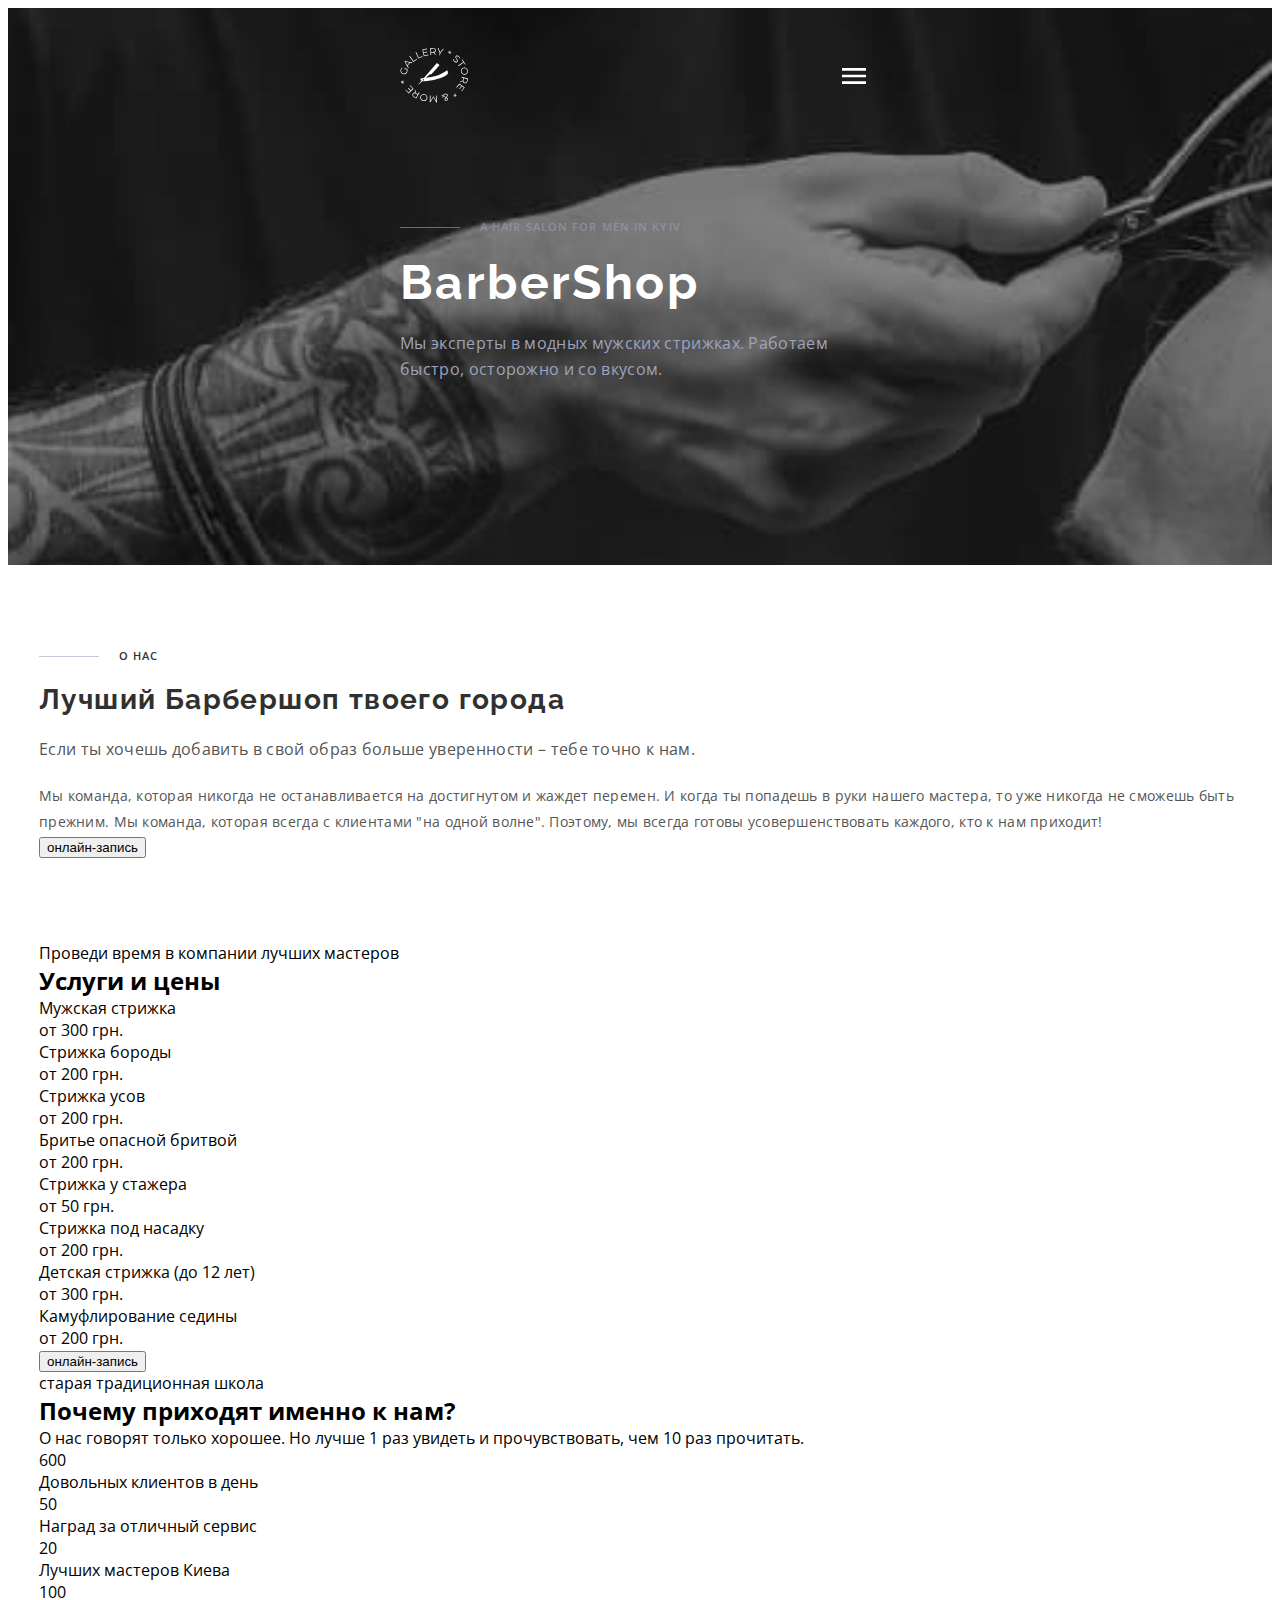
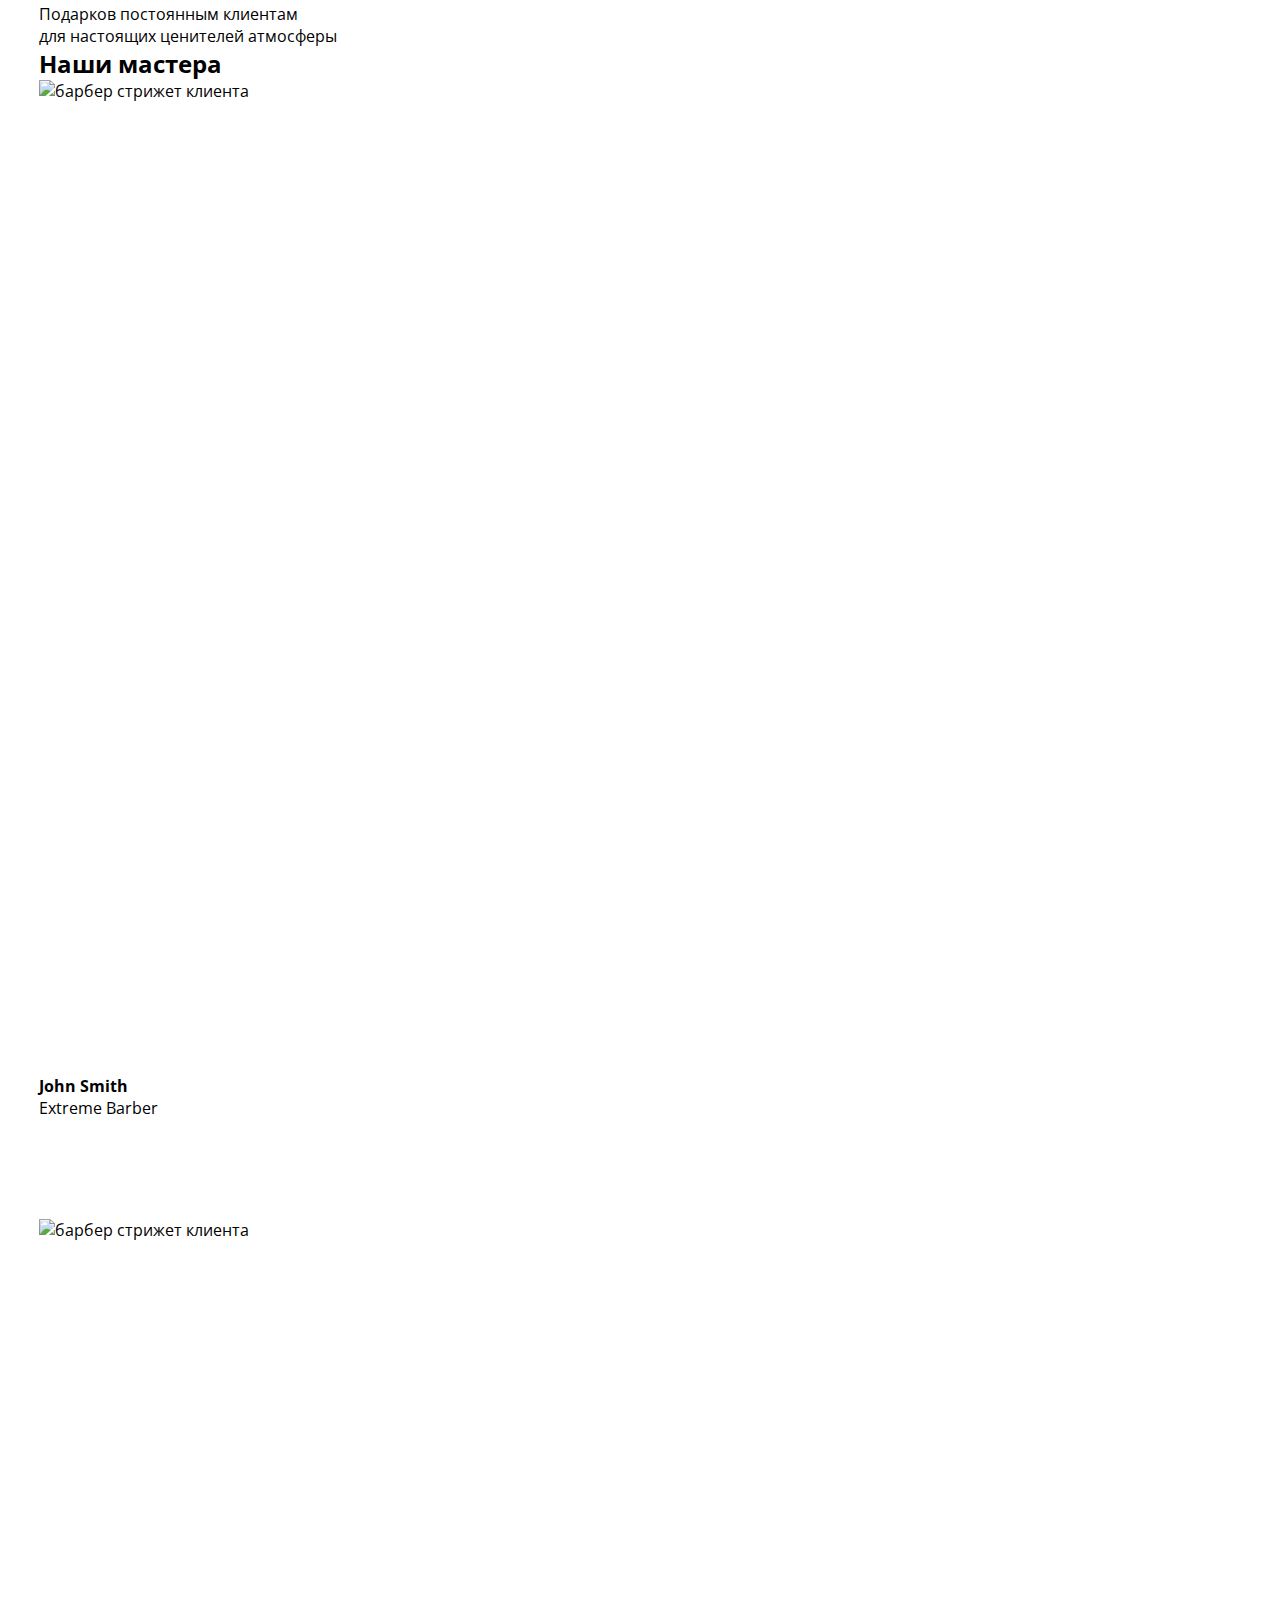
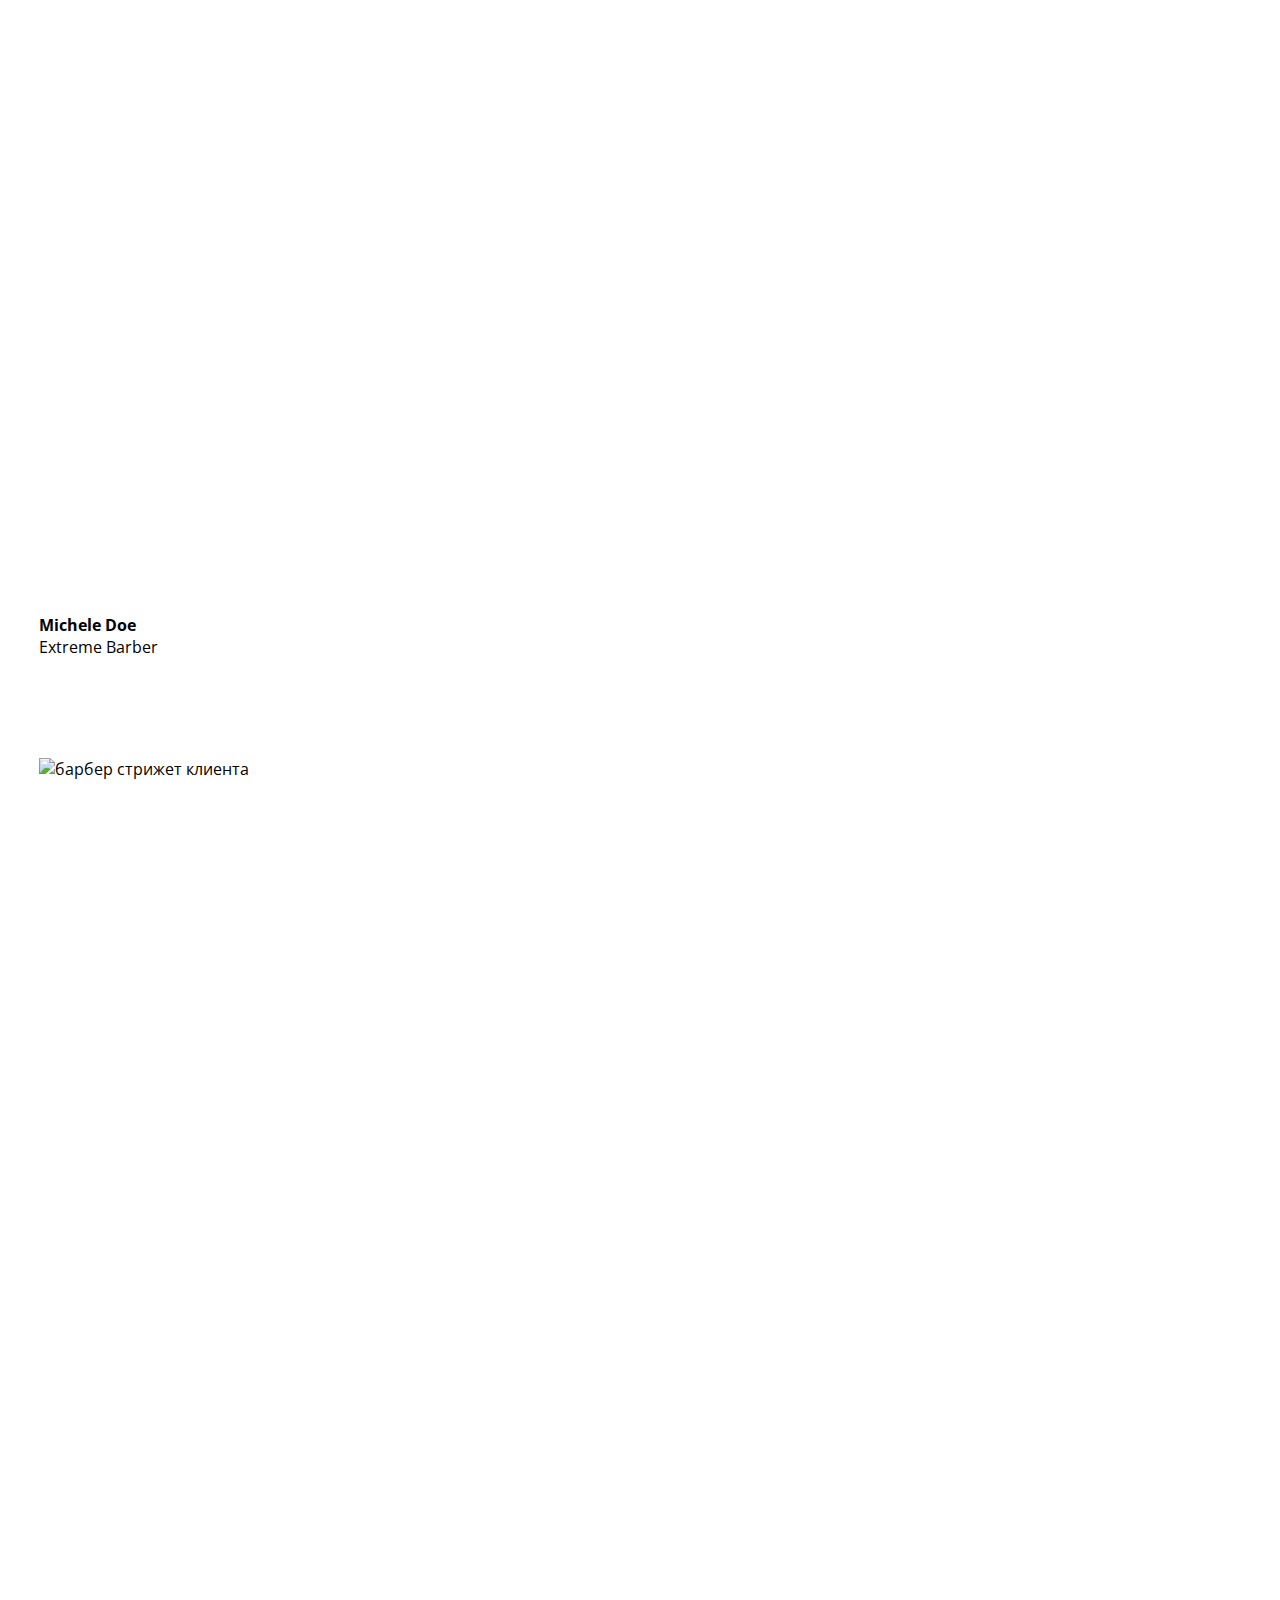
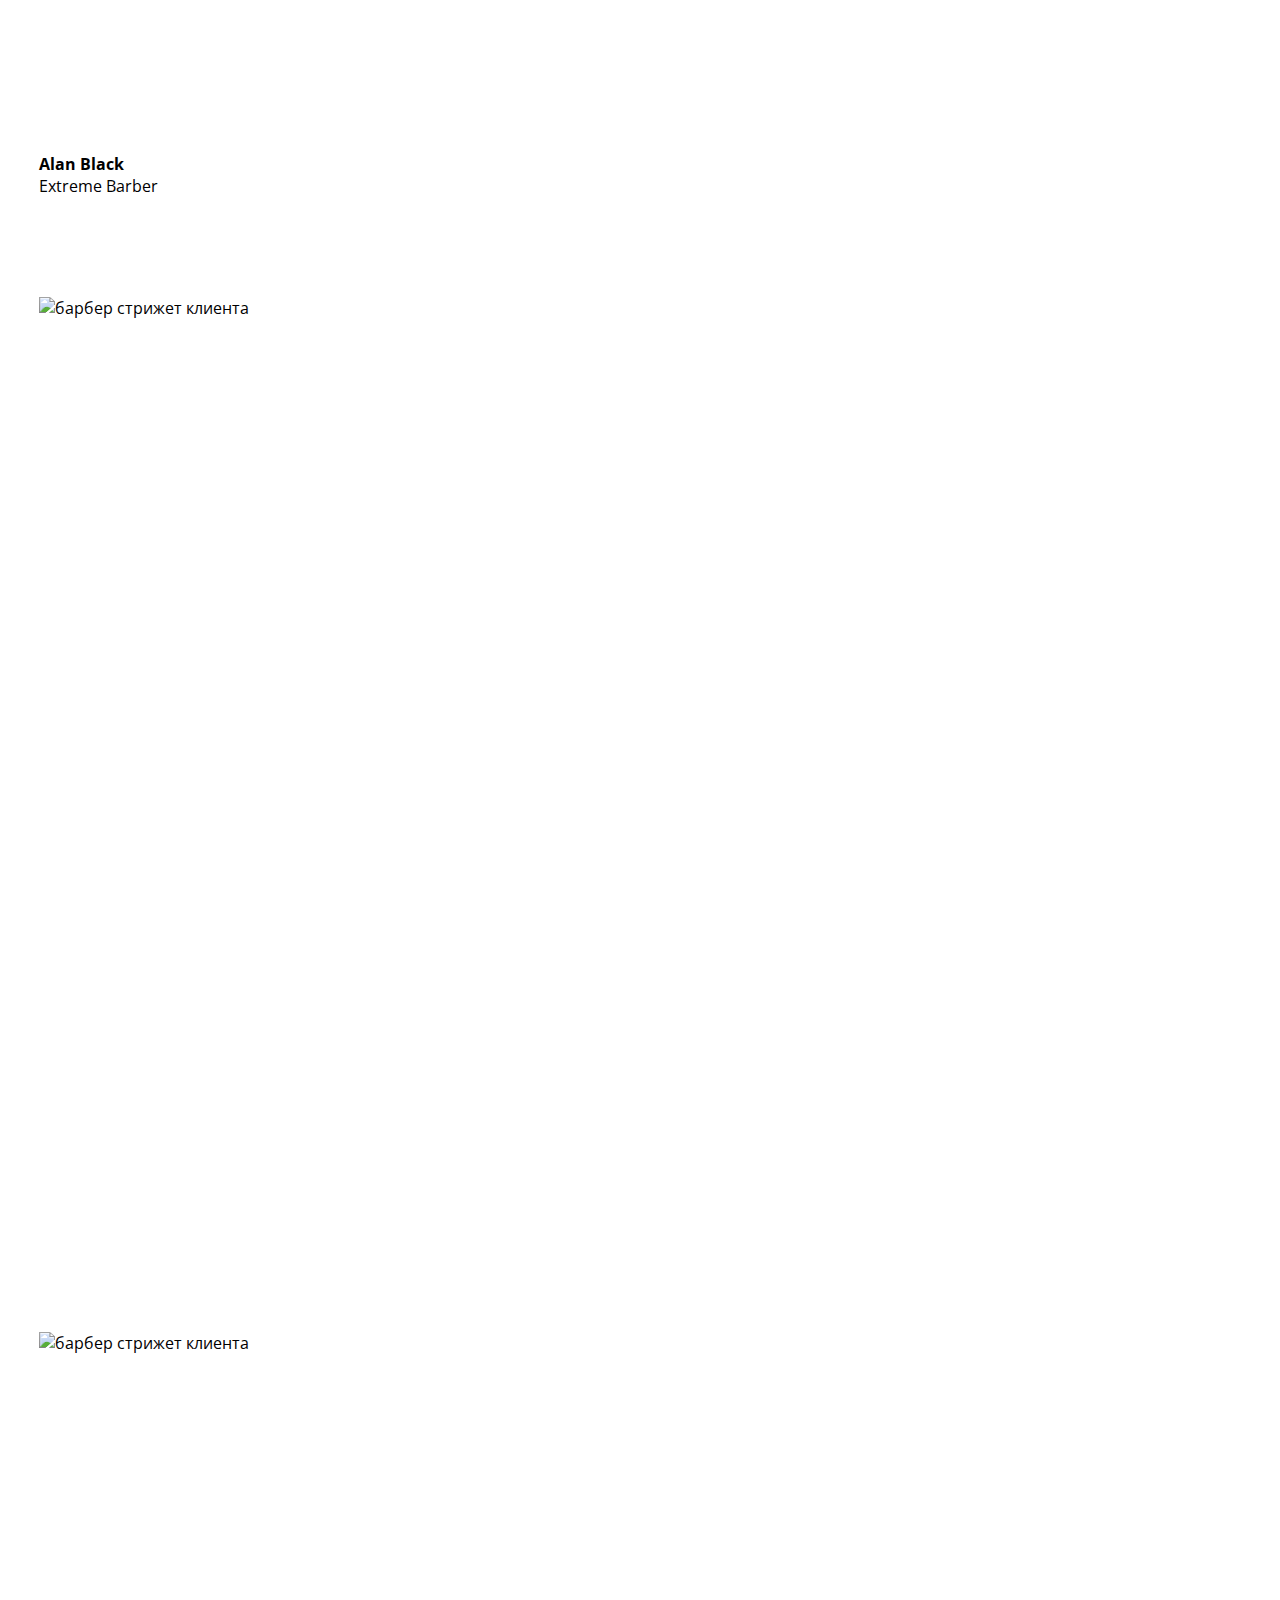
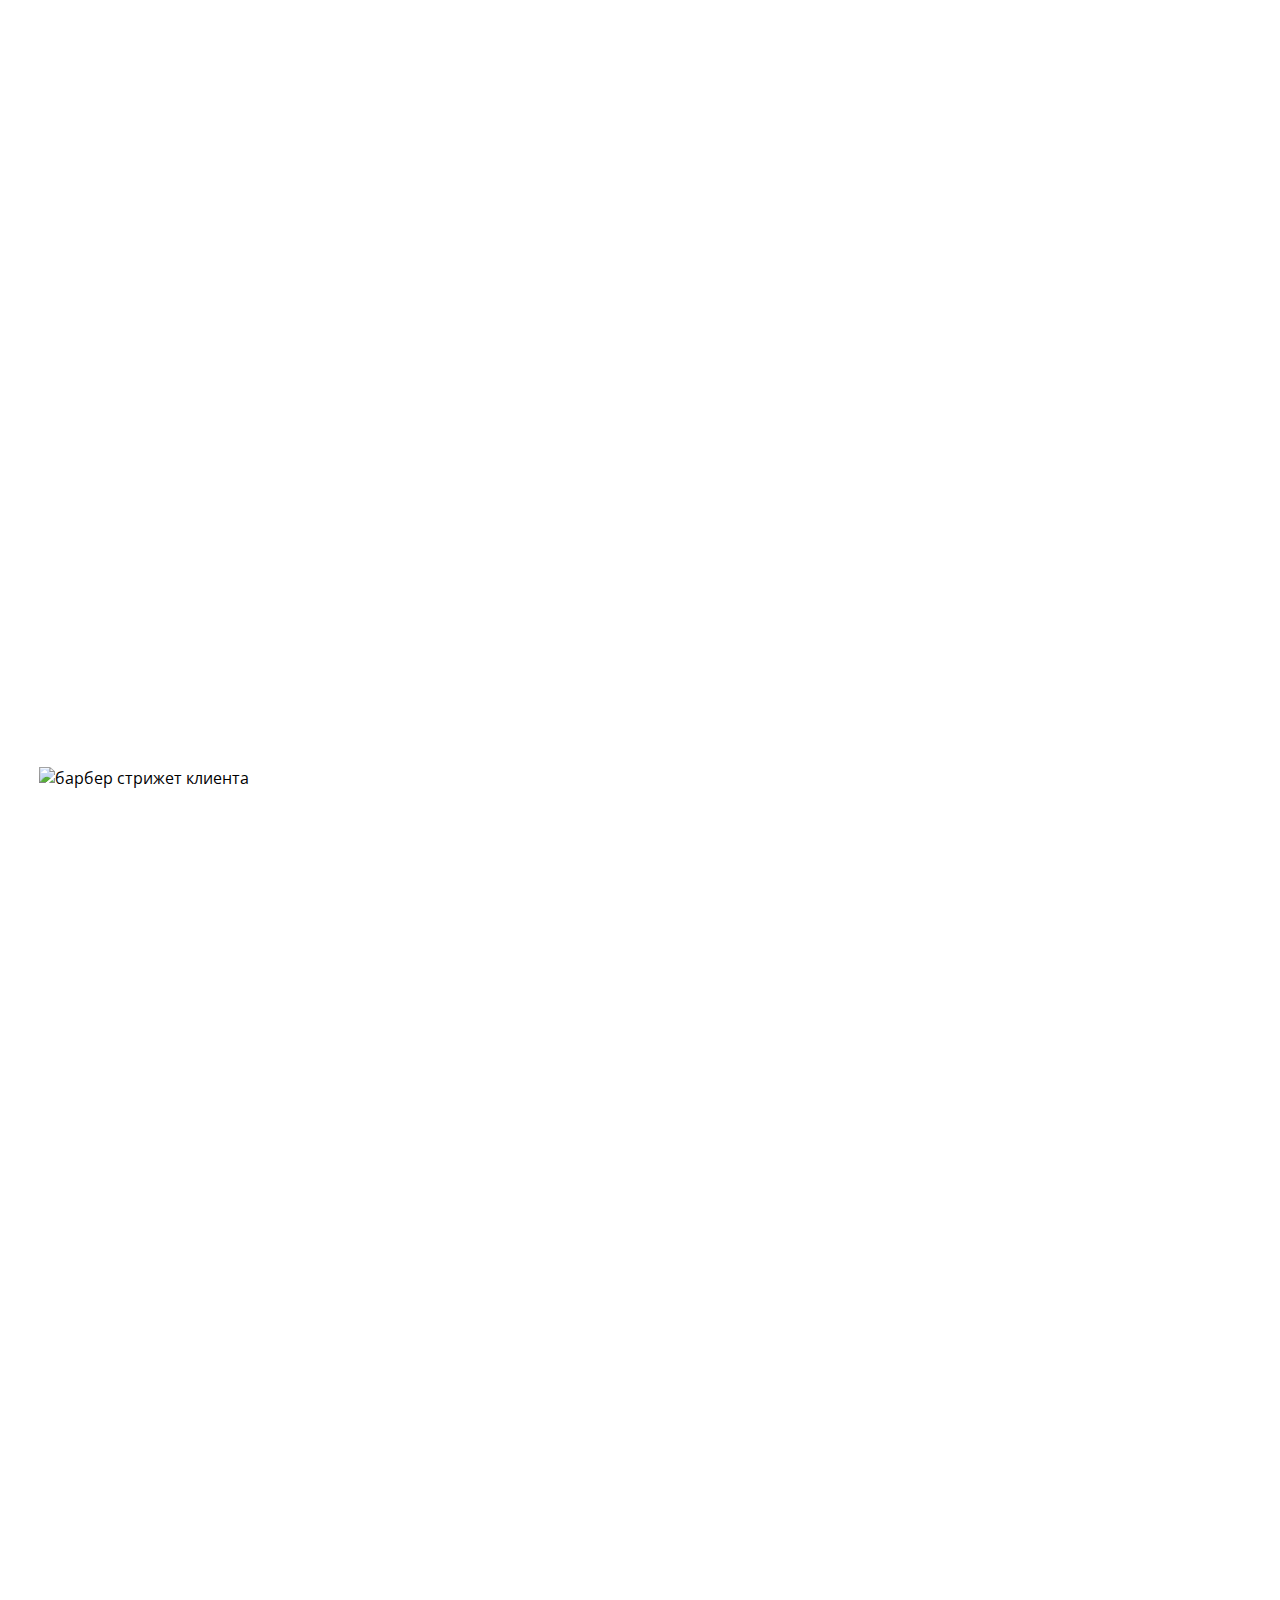
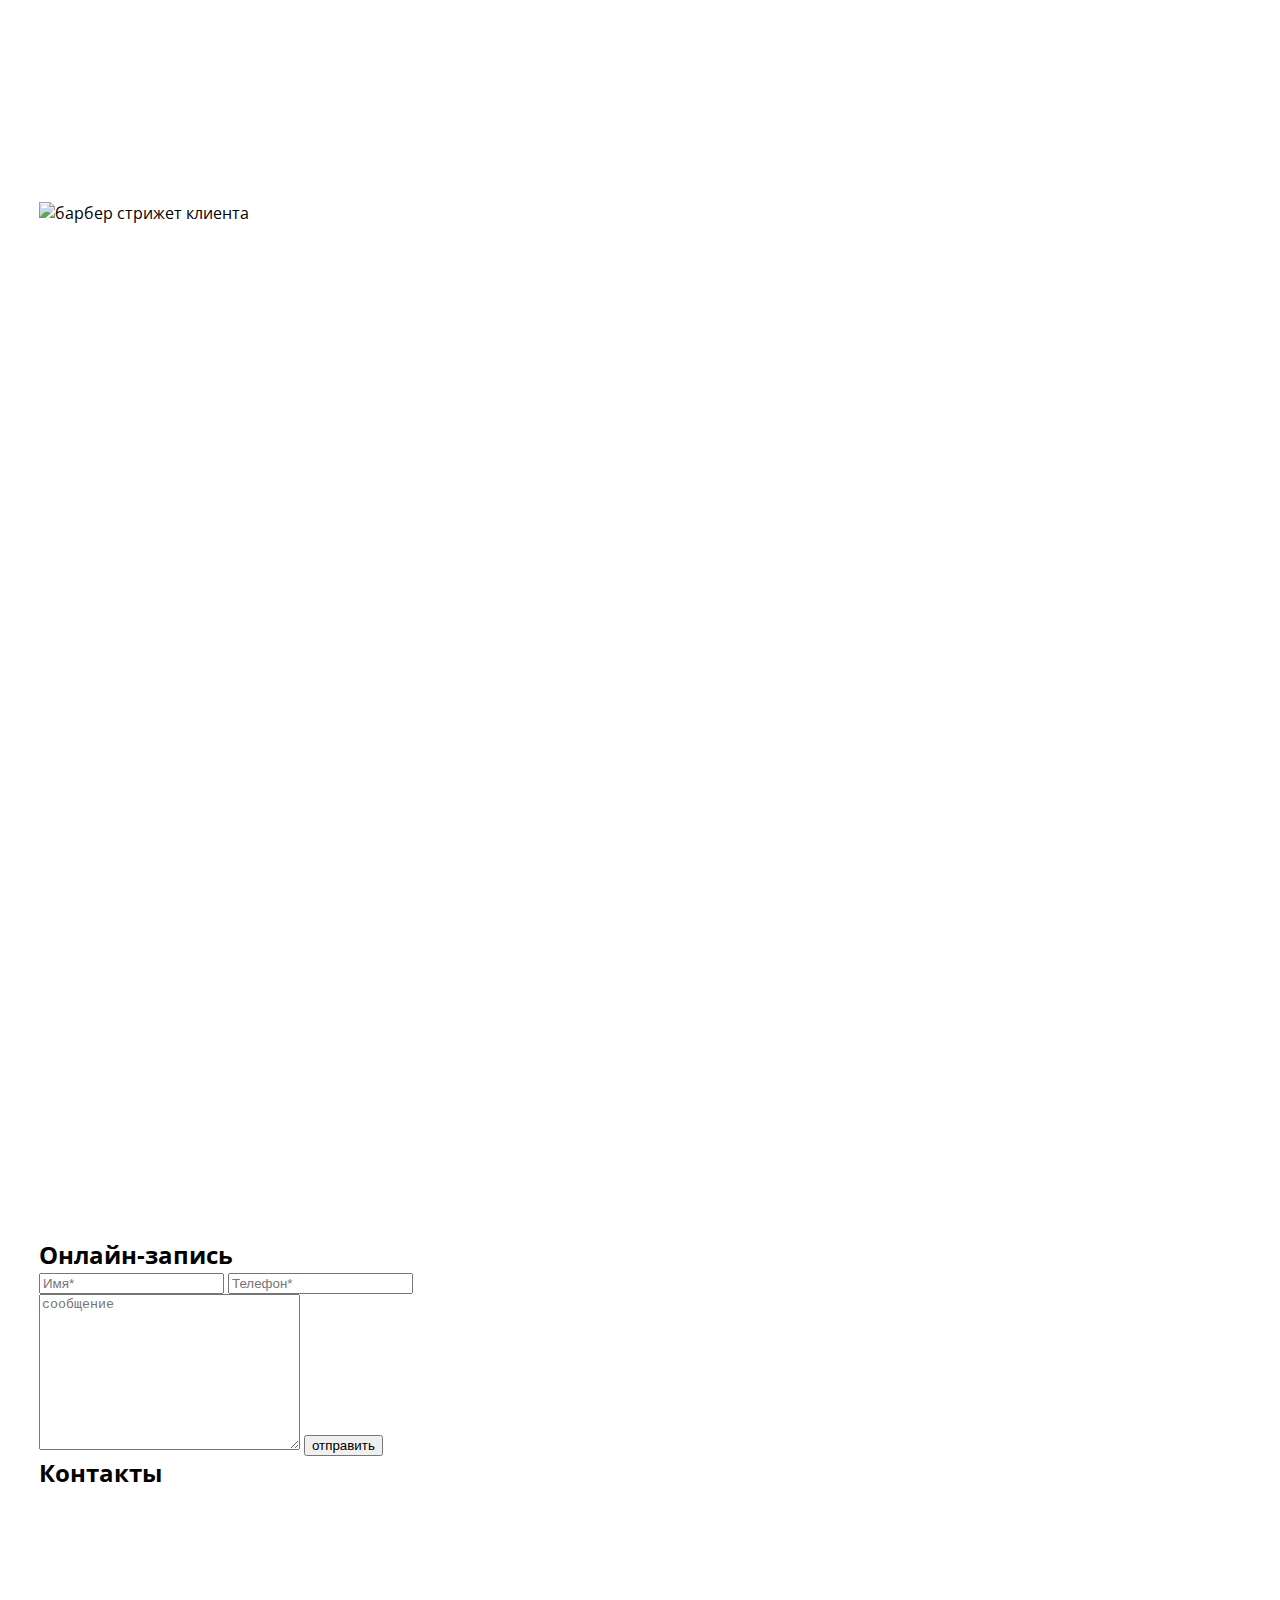
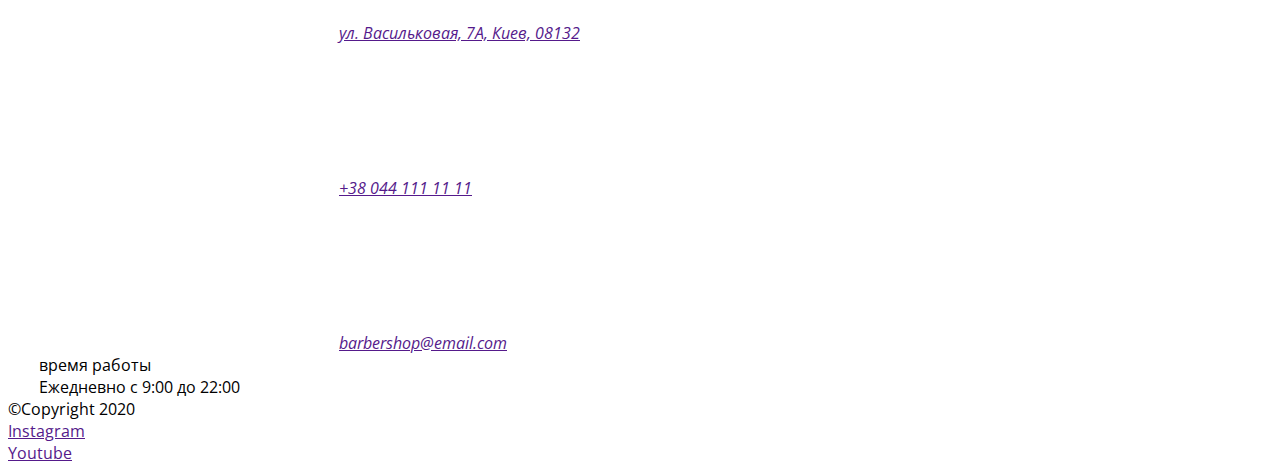
==== index.html @ 56213461 "d" ====
<!DOCTYPE html>
<html lang="en">
<head>
    <meta charset="UTF-8">
    <meta http-equiv="X-UA-Compatible" content="IE=edge">
    <meta name="viewport" content="width=device-width, initial-scale=1.0">
    <title>Document</title>
    <link rel="preconnect" href="https://fonts.googleapis.com" />
    <link rel="preconnect" href="https://fonts.gstatic.com" crossorigin />
    <!-- <link href="https://fonts.googleapis.com/css2?family=Open+Sans:wght@400;600;700&family=Raleway:wght@700&display=swap" rel="stylesheet"> -->
    <link rel="stylesheet" href="https://cdnjs.cloudflare.com/ajax/libs/modern-normalize/1.1.0/modern-normalize.min.css" integrity="sha512-wpPYUAdjBVSE4KJnH1VR1HeZfpl1ub8YT/NKx4PuQ5NmX2tKuGu6U/JRp5y+Y8XG2tV+wKQpNHVUX03MfMFn9Q==" crossorigin="anonymous" referrerpolicy="no-referrer" />
    <!-- <link rel="stylesheet" href="https://cdnjs.cloudflare.com/ajax/libs/animate.css/4.1.1/animate.min.css" integrity="sha512-c42qTSw/wPZ3/5LBzD+Bw5f7bSF2oxou6wEb+I/lqeaKV5FDIfMvvRp772y4jcJLKuGUOpbJMdg/BTl50fJYAw==" crossorigin="anonymous" referrerpolicy="no-referrer" /> -->
    <link rel="stylesheet" href="./css/main.min.css">
</head>
<body>
    <header></header>
    <main>
        <section class="hero">
            <div class="container heroContainer">
                <div class="hero__topLine">
                    <a class="hero__logo" href="">
                        <svg class="hero__item " width="68" height="55"><use href="./icon/symbol-defs.svg#icon-Logo"></use></svg>
                    </a>
                    <span class="hero__buttonBurger">
                        <button class="btnOpen" type="button"><svg class="menu" width="40" height="40"><use href="icon/symbol-defs.svg#icon-menu_40px"></use></svg></button>
                    </span>
                </div>
                <p class="hero__pretitleText">A hair salon for men in Kyiv</p>
                <h1 class="hero__title">BarberShop</h1>
                <p class="hero__subtitleText">Мы эксперты в модных мужских стрижках. Работаем быстро, осторожно и со вкусом.</p>
            </div>

        </section>
        <section class="description">
            <div class="container descriptionContainer">
                <p class="description__pretitleText">О НАС</p>
                <h3 class="description__title">Лучший Барбершоп твоего города</h3>
                <p class="description__subtitleText">Если ты хочешь добавить в свой образ больше уверенности – тебе точно к нам.</p>
                <p class="description__text">Мы команда, которая никогда не останавливается на достигнутом и жаждет перемен. И когда ты попадешь в руки нашего мастера, то уже никогда не сможешь быть прежним. Мы команда, которая всегда с клиентами "на одной волне". Поэтому, мы всегда готовы усовершенствовать каждого, кто к нам приходит!</p>
                <button class="description__button" type="button">онлайн-запись</button>
            </div>
        </section>
        <section class="price">
            <div class="container priceContainer">
                <p class="price__pretitleText">Проведи время в компании лучших мастеров</p>
                <h2 class="price__title">Услуги и цены</h2>
                <div class="priceWrap">
                    <ul class="priceList list">
                        <li class="priceList__item">
                            <p class="priceList__service">Мужская стрижка</p><span class="priceList__cost">от 300 грн.</span>
                        </li>
                        <li class="priceList__item">
                            <p class="priceList__service">Стрижка бороды</p><span class="priceList__cost">от 200 грн.</span>
                        </li>
                        <li class="priceList__item">
                            <p class="priceList__service">Стрижка усов</p><span class="priceList__cost">от 200 грн.</span>
                        </li>
                        <li class="priceList__item">
                            <p class="priceList__service">Бритье опасной бритвой</p><span class="priceList__cost">от 200 грн.</span>
                        </li>
                        <li class="priceList__item">
                            <p class="priceList__service">Cтрижка у стажера</p><span class="priceList__cost">от 50 грн.</span>
                        </li>
                        <li class="priceList__item">
                            <p class="priceList__service">Стрижка под насадку</p><span class="priceList__cost">от 200 грн.</span>
                        </li>
                        <li class="priceList__item">
                            <p class="price__service">Детская стрижка (до 12 лет)</p><span class="priceList__cost">от 300 грн.</span>
                        </li>
                        <li class="priceList__item">
                            <p class="priceList__service">Камуфлирование седины</p><span class="priceList__cost">от 200 грн.</span>
                        </li>
                    </ul>
                </div>
                <button class="price__button" type="button">онлайн-запись</button>
            </div>            
        </section>
        <section class="benefits">
            <div class="container benefitsContainer">
                <p class="benefits__pretitleText">старая традиционная школа</p>
                <h2 class="benefits__title">Почему приходят именно к нам?</h2>
                <p class="benefits__subtitleText">О нас говорят только хорошее. Но лучше 
                    1 раз увидеть и прочувствовать, чем 10 раз прочитать. </p>
                    <div class="blocBenefits">
                        <ul class="benefitsList list">
                            <li class="benefitsList__item"><span class="benefitsList__number">600</span><p class="benefitsList__textList">Довольных клиентов в день</p></li>
                            <li class="benefitsList__item"><span class="benefitsList__number">50</span><p class="benefitsList__textList">Наград за отличный сервис </p></li>
                            <li class="benefitsList__item"><span class="benefitsList__number">20</span><p class="benefitsList__textList">Лучших мастеров Киева </p></li>
                            <li class="benefitsList__item"><span class="benefitsList__number">100</span><p class="benefitsList__textList">Подарков постоянным клиентам</p></li>
                        </ul>
                    </div>
            </div>
        </section>
        <section class="masters">
            <div class="container mastersContainer">
                <p class="masters__pretitleText">для настоящих ценителей атмосферы</p>
                <h2 class="masters__title">Наши мастера</h2>
                <ul class="mastersList list">
                    <li class="mastersList__item">
                        <div class="mastersList__wrap"><img src="" alt="барбер стрижет клиента" width="418px" height="346px"></div>
                        <div class="mastersList__bottom">
                            <h4 class="mastersList__name">John Smith</h4>
                            <p class="mastersList__subname">Extreme Barber</p>
                            <ul class="mastersList__socialNetworksList socialNetworksList">
                                <li class="socialNetworksList__item">
                                    <a class="socialNetworksList__link" href="">
                                        <svg class="socialNetworksList__icon" width="20px" height="20px" ><use href=""></use></svg>
                                    </a>
                                </li>
                                <li class="socialNetworksList__item">
                                    <a class="socialNetworksList__link" href="">
                                        <svg class="socialNetworksList__icon" width="20px" height="20px" ><use href=""></use></svg>
                                    </a>
                                </li>
                                <li class="socialNetworksList__item">
                                    <a class="socialNetworksList__link" href="">
                                        <svg class="socialNetworksList__icon" width="20px" height="20px" ><use href=""></use></svg>
                                    </a>
                                </li>
                                <li class="socialNetworksList__item">
                                    <a class="socialNetworksList__link" href="">
                                        <svg class="socialNetworksList__icon" width="20px" height="20px" ><use href=""></use></svg>
                                    </a>
                                </li>
                            </ul>
                        </div>
                    </li>
                    <li class="mastersList__item">
                        <div class="mastersList__wrap"><img src="" alt="барбер стрижет клиента" width="418px" height="346px"></div>
                        <div>
                            <h4 class="mastersList__name">Michele Doe</h4>
                            <p class="mastersList__subname">Extreme Barber</p>
                            <ul class="mastersList__socialNetworksList socialNetworksList">
                                <li class="socialNetworksList__item">
                                    <a class="socialNetworksList__link" href="">
                                        <svg class="socialNetworksList__icon" width="20px" height="20px" ><use href=""></use></svg>
                                    </a>
                                </li>
                                <li class="socialNetworksList__item">
                                    <a class="socialNetworksList__link" href="">
                                        <svg class="socialNetworksList__icon" width="20px" height="20px" ><use href=""></use></svg>
                                    </a>
                                </li>
                                <li class="socialNetworksList__item">
                                    <a class="socialNetworksList__link" href="">
                                        <svg class="socialNetworksList__icon" width="20px" height="20px" ><use href=""></use></svg>
                                    </a>
                                </li>
                                <li class="socialNetworksList__item">
                                    <a class="socialNetworksList__link" href="">
                                        <svg class="socialNetworksList__icon" width="20px" height="20px" ><use href=""></use></svg>
                                    </a>
                                </li>
                            </ul>
                        </div>
                    </li>
                    <li class="mastersList__item">
                        <div class="mastersList__wrap"><img src="" alt="барбер стрижет клиента" width="418px" height="346px"></div>
                        <div>
                            <h4 class="mastersList__name">Alan Black</h4>
                            <p class="mastersList__subname">Extreme Barber</p>
                            <ul class="mastersList__socialNetworksList socialNetworksList">
                                <li class="socialNetworksList__item">
                                    <a class="socialNetworksList__link" href="">
                                        <svg class="socialNetworksList__icon" width="20px" height="20px" ><use href=""></use></svg>
                                    </a>
                                </li>
                                <li class="socialNetworksList__item">
                                    <a class="socialNetworksList__link" href="">
                                        <svg class="socialNetworksList__icon" width="20px" height="20px" ><use href=""></use></svg>
                                    </a>
                                </li>
                                <li class="socialNetworksList__item">
                                    <a class="socialNetworksList__link" href="">
                                        <svg class="socialNetworksList__icon" width="20px" height="20px" ><use href=""></use></svg>
                                    </a>
                                </li>
                                <li class="socialNetworksList__item">
                                    <a class="socialNetworksList__link" href="">
                                        <svg class="socialNetworksList__icon" width="20px" height="20px" ><use href=""></use></svg>
                                    </a>
                                </li>
                            </ul>
                        </div>
                    </li>
                </ul>
            </div>
        </section>
        <section class="portfolio">
            <div class="container portfolioContainer">
                <h2 hidden> portfolio</h2>
                <p class="portfolio__pretitleText"></p>
                <ul class="portfolioList list">
                    <li class="portfolioList__item"><img src="" alt="барбер стрижет клиента" width="418" height="360"></li>
                    <li class="portfolioList__item"><img src="" alt="барбер стрижет клиента" width="418" height="360"></li>
                    <li class="portfolioList__item"><img src="" alt="барбер стрижет клиента" width="418" height="360"></li>
                    <li class="portfolioList__item"><img src="" alt="барбер стрижет клиента" width="418" height="360"></li>
                </ul>               
            </div>
        </section>
        <section class="form">
            <div class="container formContainer">
                <h2 class="form__title">Онлайн-запись</h2>
                <form class="formOnline" action="#">
                    <div class="formOnlineWrap">
                        <input class="formInput" type="text" name="online-name" placeholder="Имя*" >
                        <input class="formInput" type="text" name="tel" placeholder="Телефон*" >                        
                    </div>
                    <textarea class="formText" name="formText" id="" cols="30" rows="10" placeholder="сообщение"></textarea>
                    <button class="form__button" type="button">отправить</button>
                </form>
            </div>
        </section>
        <section class="contacts">
            <div class="container contactsContainer">
                <h2 class="contacts__title">Контакты</h2>
                <address class="contactsAddress">
                    <ul class="contactsList list">
                        <li class="contactsList__item">
                            <a class="contactsList__link" href="">
                                <svg class="contactsList__icon">
                                    <use></use>
                                </svg>ул. Васильковая, 7А, Киев, 08132
                            </a>
                        </li>
                        <li class="contactsList__item">
                            <a class="contactsList__link" href="">
                                <svg class="contactsList__icon">
                                    <use></use>
                                </svg>+38 044 111 11 11
                            </a>
                        </li>
                        <li class="contactsList__item">
                            <a class="contactsList__link" href="">
                                <svg class="contactsList__icon">
                                    <use></use>
                                </svg>barbershop@email.com
                            </a>
                        </li>
                    </ul>
                </address>
                <p class="contacts__timeWork">время работы</p>
                <p class="contacts__time">Ежедневно с 9:00 до 22:00</p>
            </div>
        </section>
    </main>
    <footer class="footer">
        <p class="footer__copy">&#169;Copyright 2020</p>
        <ul class="footerList list">
            <li class="footerList__item"><a class="footerList__link" href="">Instagram</a></li>
            <li class="footerList__item"><a class="footerList__link" href="">Youtube</a></li>
        </ul>
    </footer>
</body>
</html>
---- css/main.min.css ----
@import url("https://fonts.googleapis.com/css2?family=Open+Sans:wght@400;600;700&family=Raleway:wght@700&display=swap");.container{padding-left:31px;padding-right:31px;margin-right:auto;margin-left:auto}.hero__pretitleText,.description__pretitleText{font-weight:600;font-size:11px;line-height:1.36;letter-spacing:0.1em;text-transform:uppercase}.hero__subtitleText,.description__subtitleText{font-size:16px;line-height:1.62;letter-spacing:0.02em}.hero__pretitleText::before,.description__pretitleText::before{content:'';display:inline-block;width:60px;border-bottom:1px solid rgba(157,164,189,0.6)}body{font-family:"Open Sans"}ul{margin-top:0px;margin-bottom:0px;padding-left:0px}li{list-style-type:none;margin-top:0px;margin-bottom:0px}img{display:block;width:100%;height:auto}h1,h2,h3,h4{margin:0}p{margin:0}.hero{padding-top:40px;padding-bottom:183px;background-image:url("../css/../images/heroFirst.jpg");background-size:cover;background-position:center;background-repeat:no-repeat}@media (min-device-pixel-ratio: 2), (-webkit-min-device-pixel-ratio: 2), (min-resolution: 192dpi), (min-resolution: 2dppx){.hero{background-image:url("../css/../images/heroFirst@2x.jpg")}}.hero__topLine{display:-webkit-box;display:-ms-flexbox;display:flex;-webkit-box-align:center;-ms-flex-align:center;align-items:center;-webkit-box-pack:justify;-ms-flex-pack:justify;justify-content:space-between;margin-bottom:112px}.hero__pretitleText{color:rgba(157,164,189,0.6);margin-bottom:20px;display:-webkit-box;display:-ms-flexbox;display:flex;-webkit-box-align:center;-ms-flex-align:center;align-items:center}.hero__pretitleText::before{margin-right:20px}.hero__title{font-family:"Raleway";font-weight:bold;font-size:48px;line-height:1.16;letter-spacing:0.05em;color:#fff;margin-bottom:20px}.hero__subtitleText{color:#9DA4BD}.btnOpen{background-color:transparent;border:none}.heroContainer{max-width:480px;max-height:580px;min-width:320px}.description{padding-top:84px;padding-bottom:84px}.description__pretitleText{color:#303030;margin-bottom:20px;display:-webkit-box;display:-ms-flexbox;display:flex;-webkit-box-align:center;-ms-flex-align:center;align-items:center}.description__pretitleText::before{margin-right:20px}.description__title{font-family:"Raleway";font-weight:bold;font-size:28px;line-height:1.17;letter-spacing:0.05em;color:#303030;margin-bottom:20px}.description__subtitleText{color:#555;margin-bottom:20px}.description__text{font-size:14px;line-height:1.85;letter-spacing:0.02em;color:#555}
/*# sourceMappingURL=main.min.css.map */
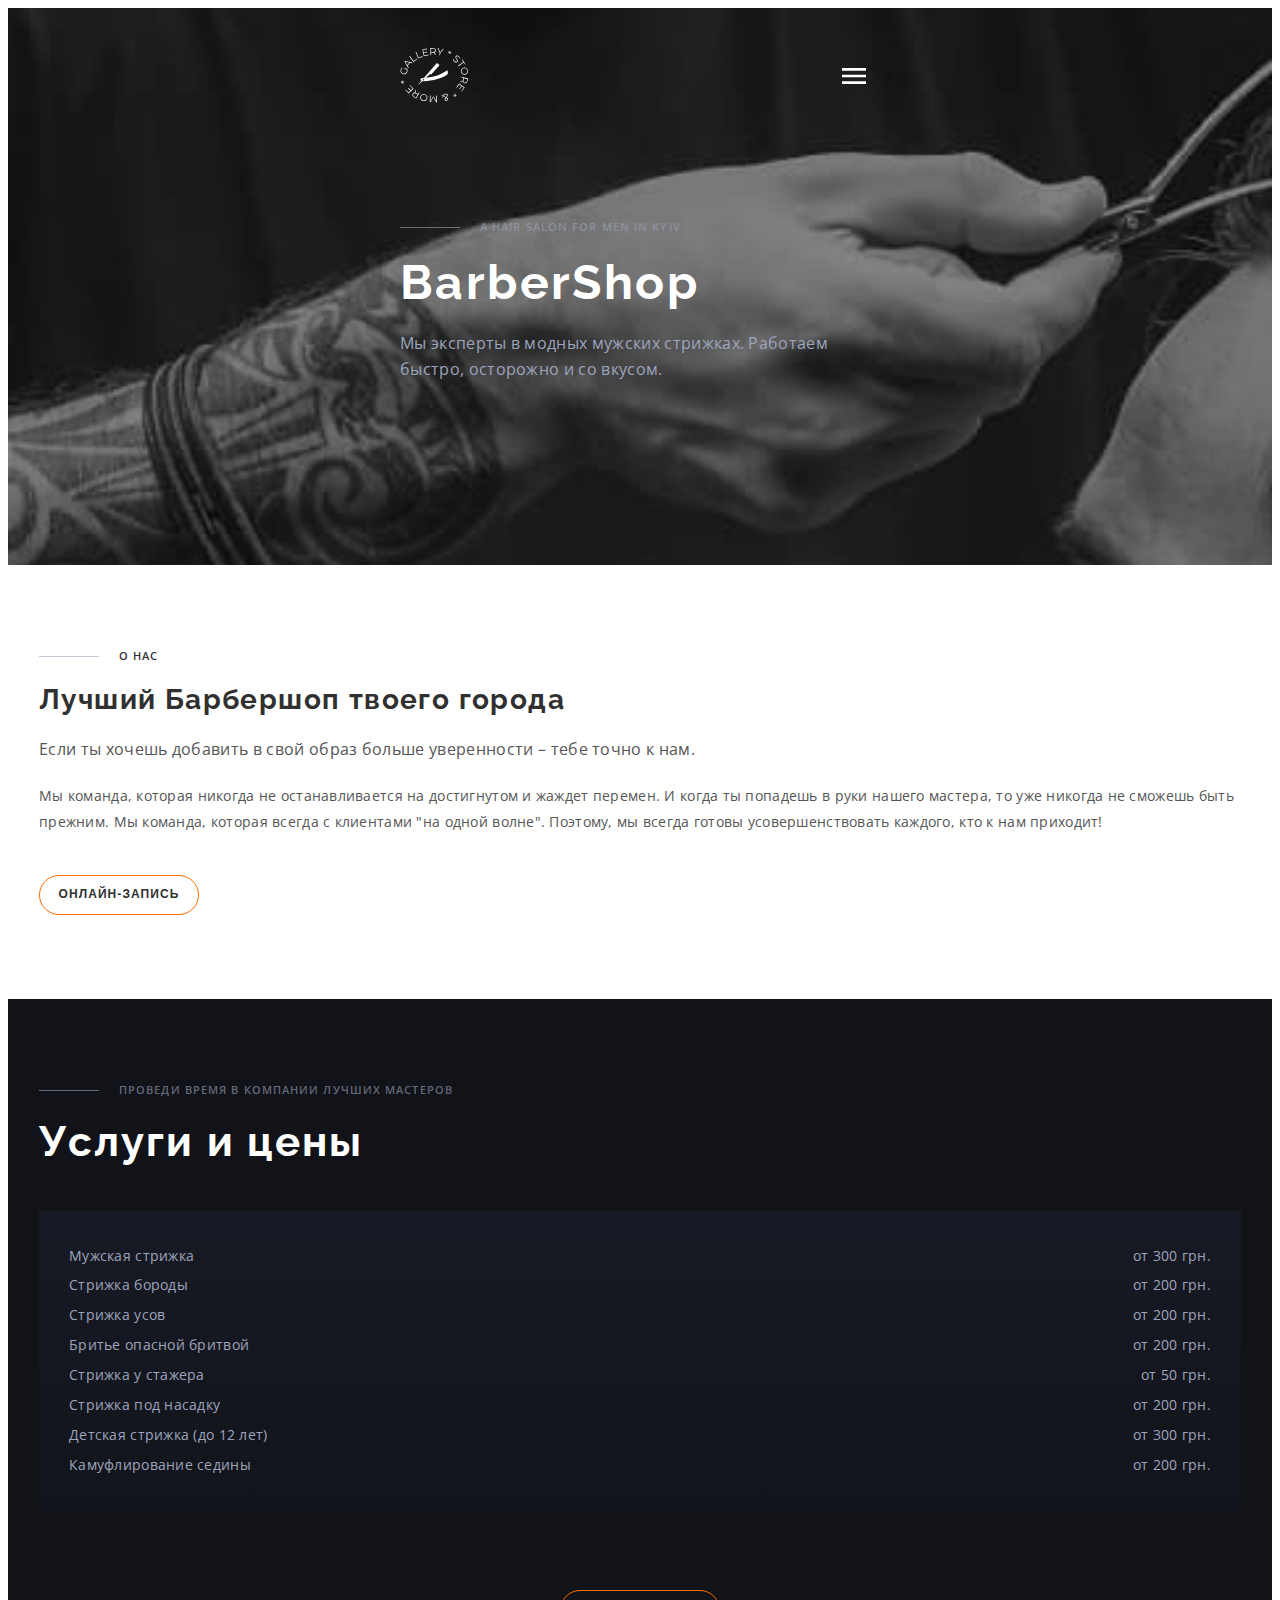
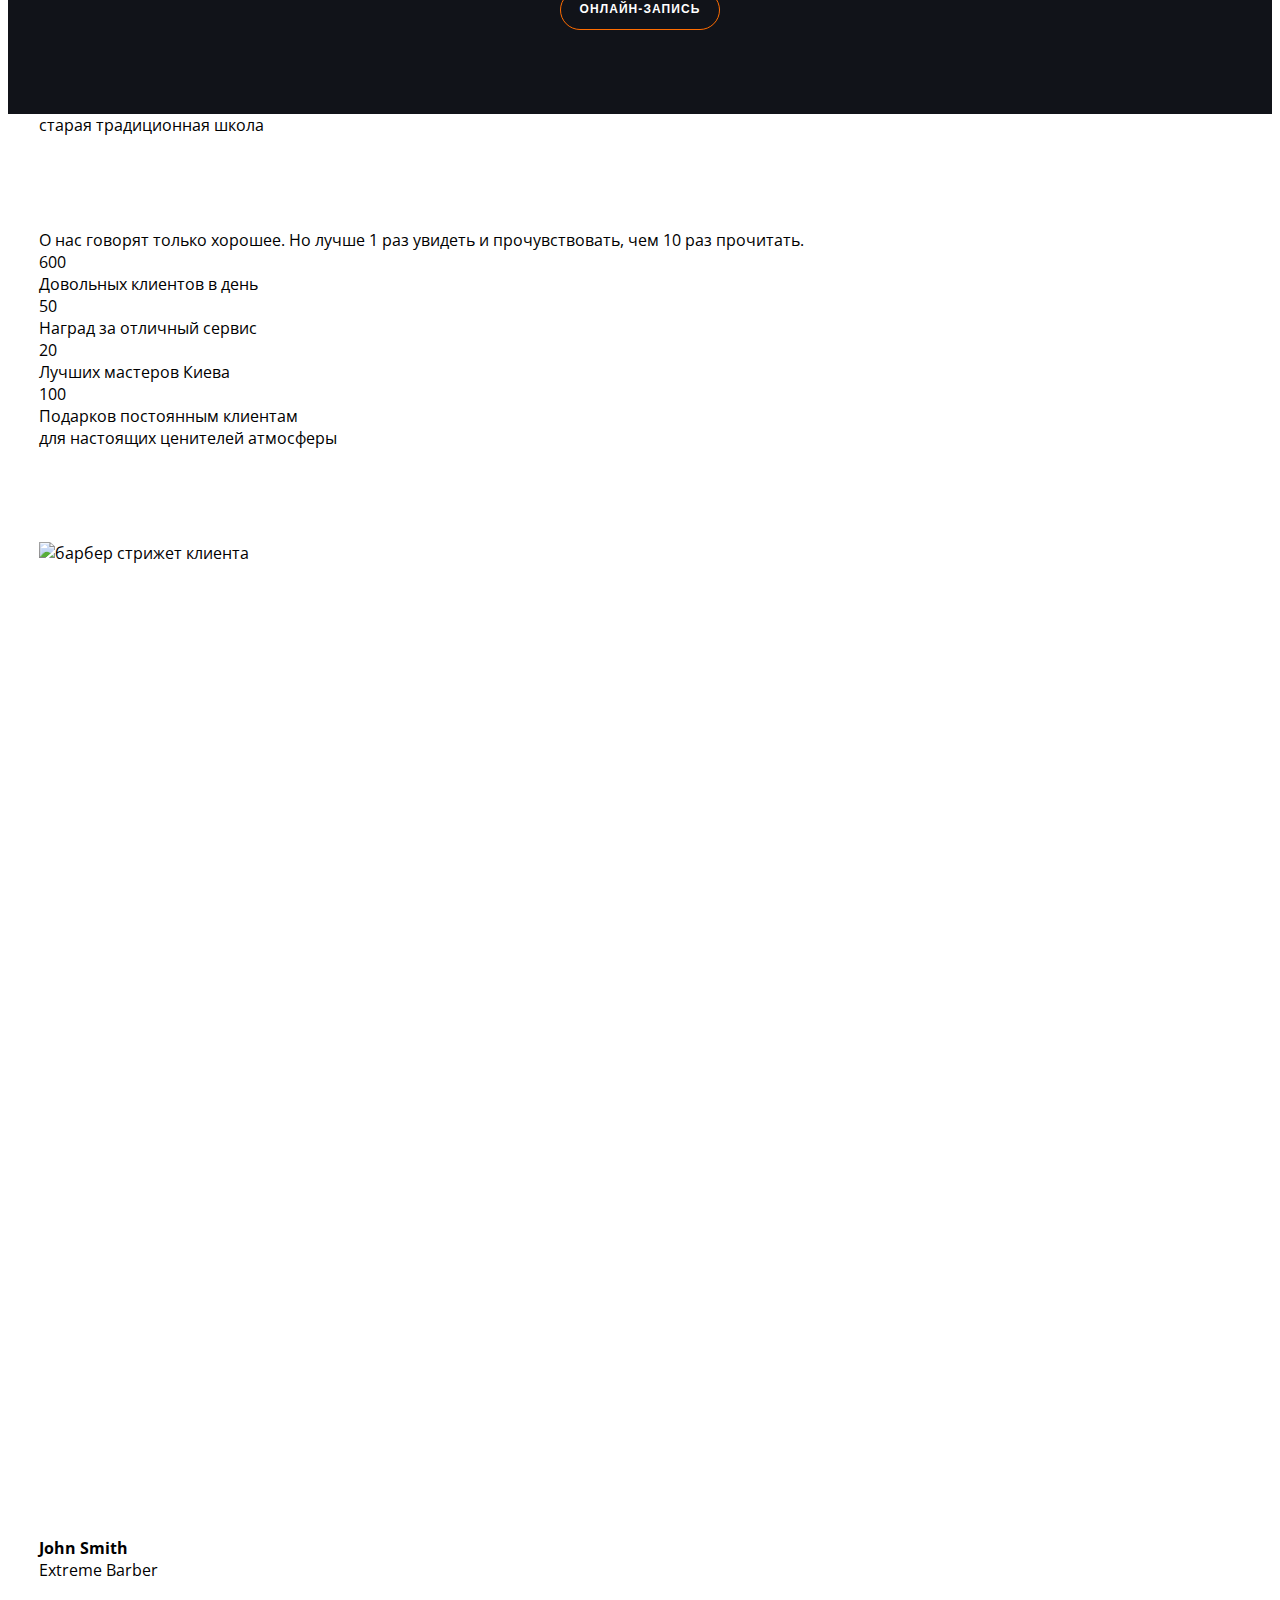
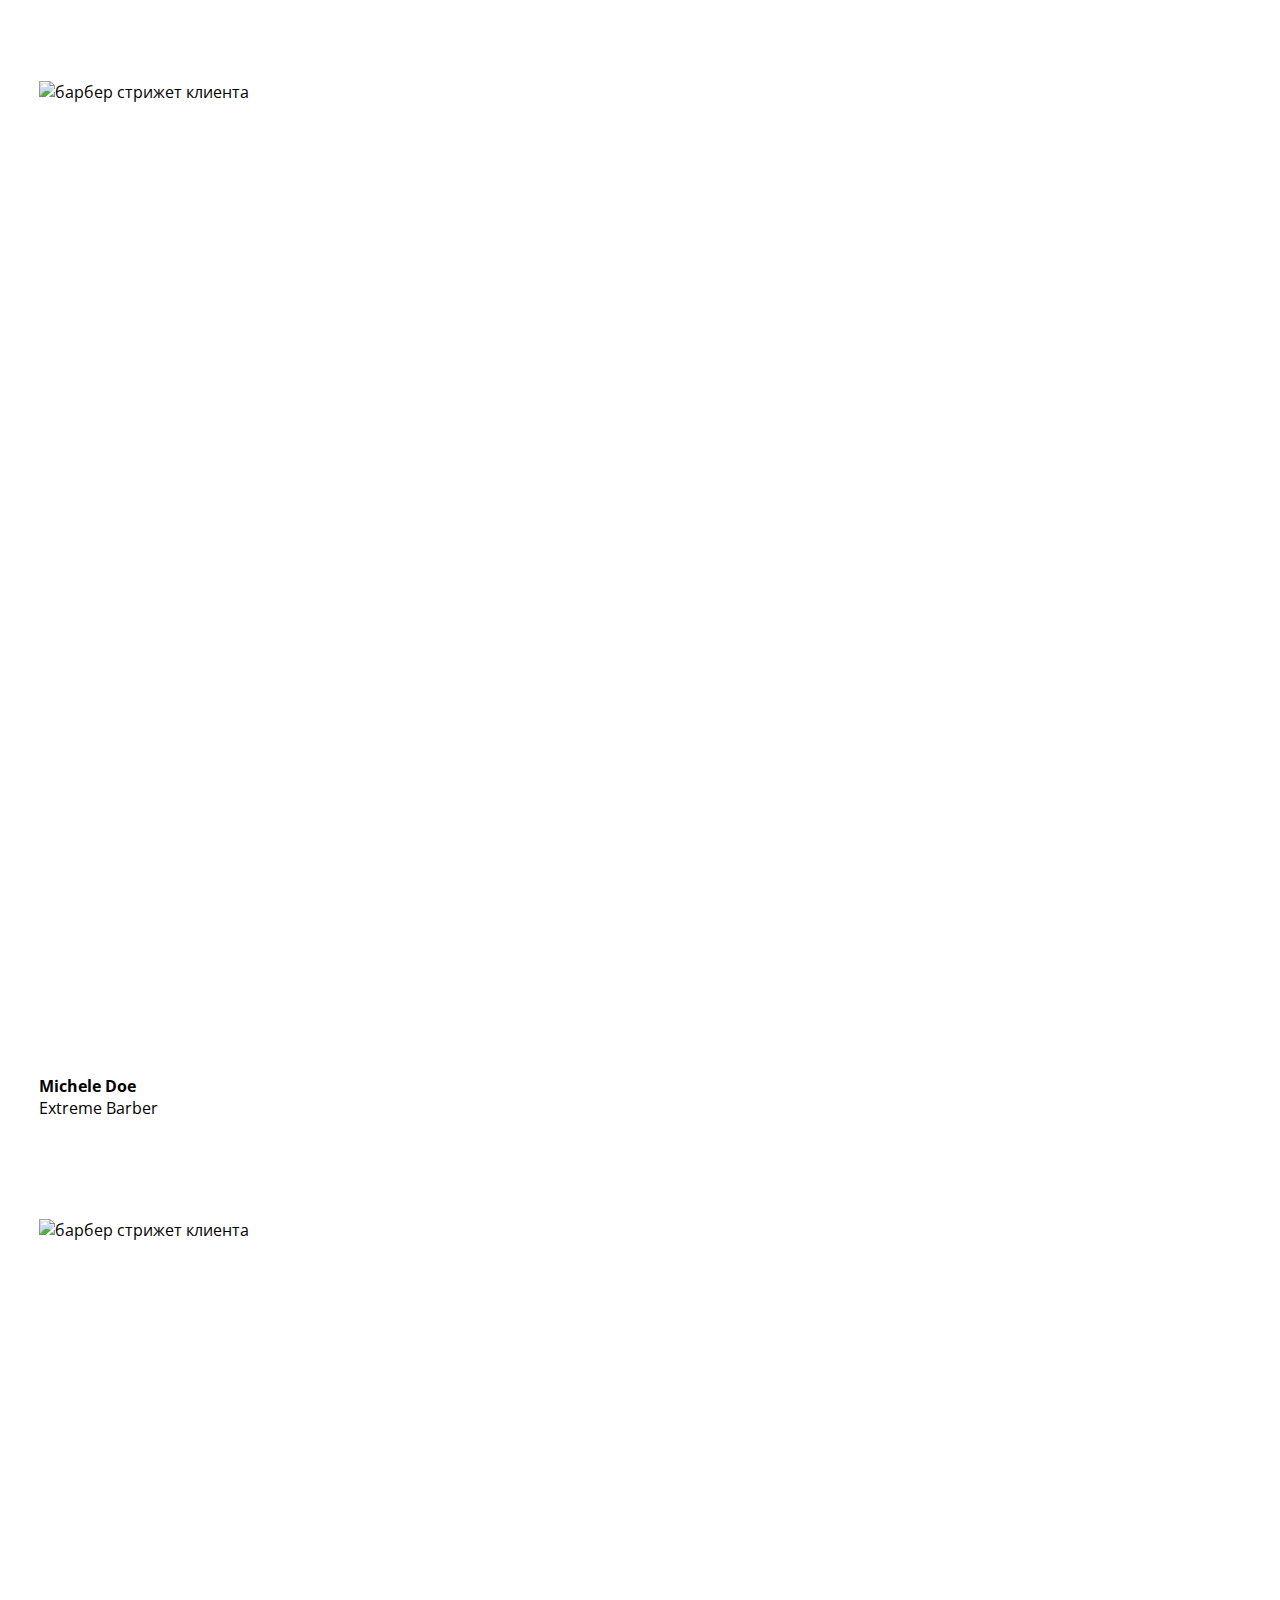
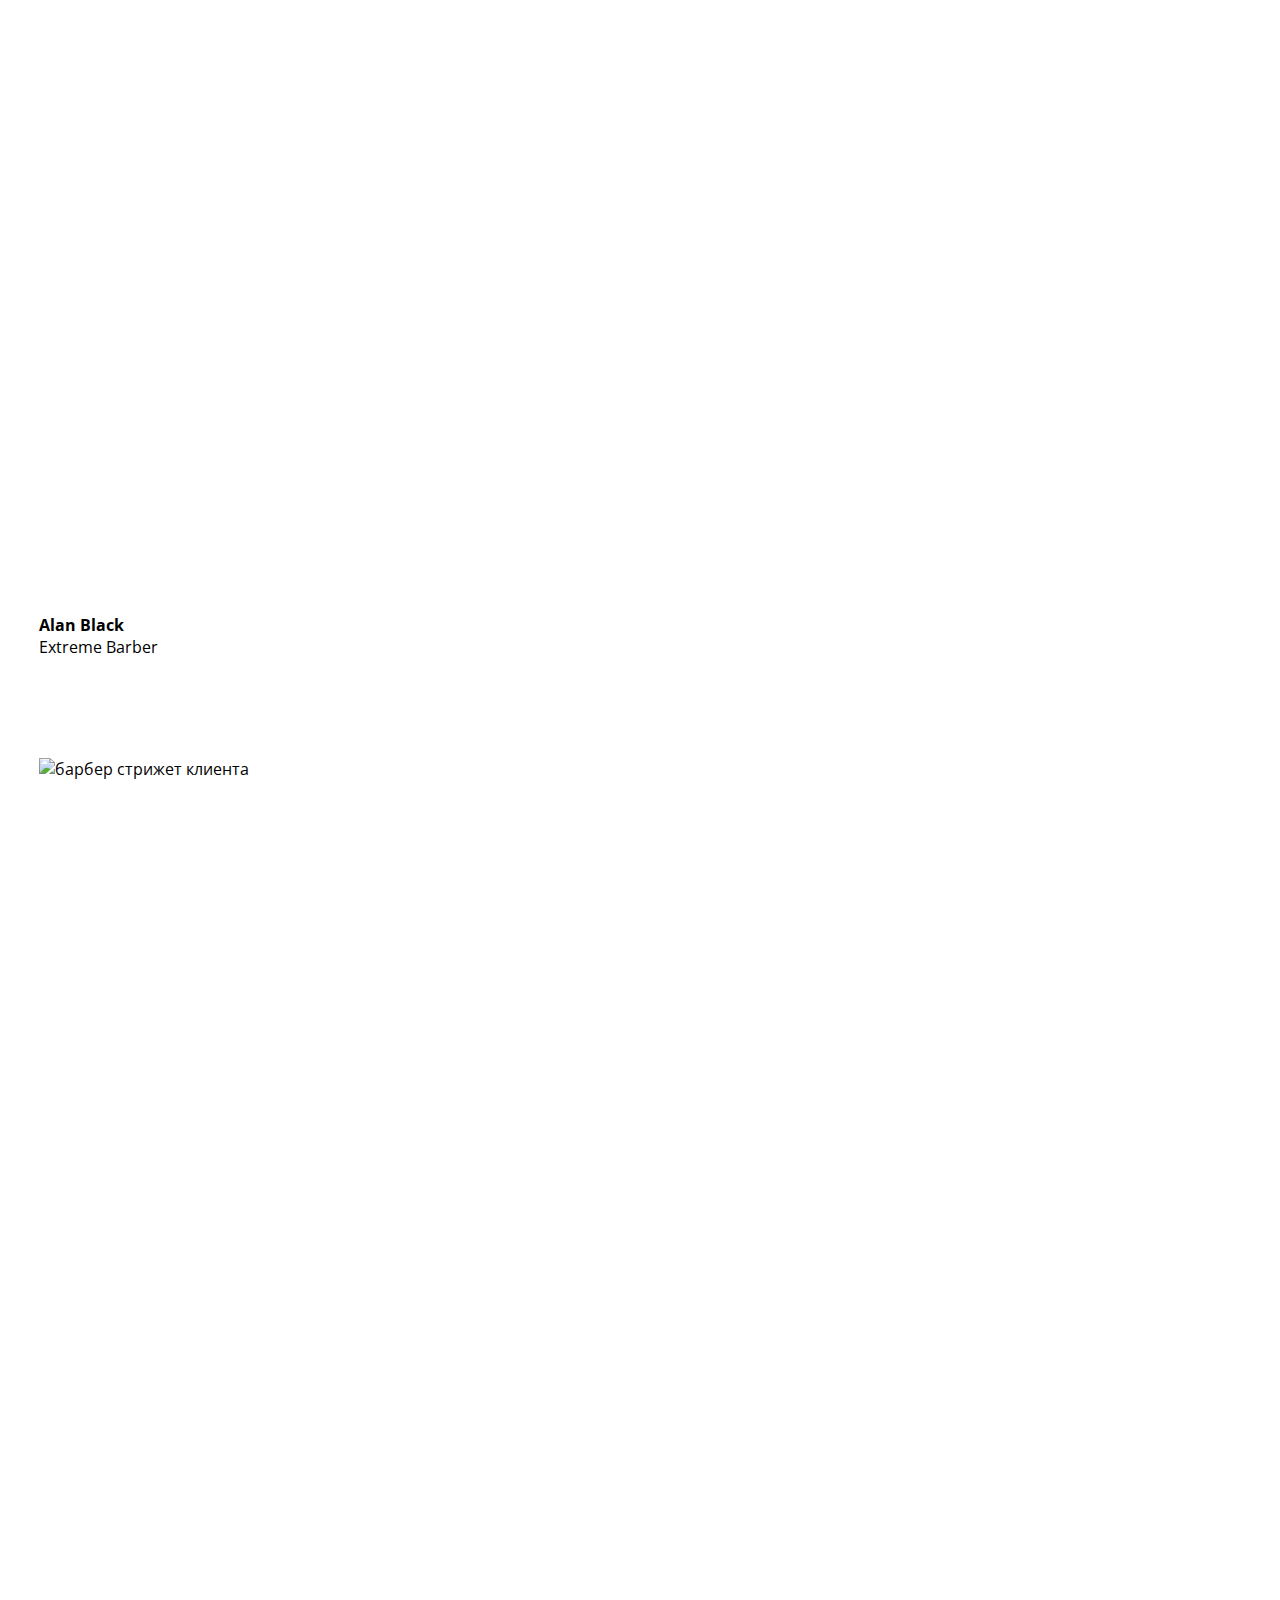
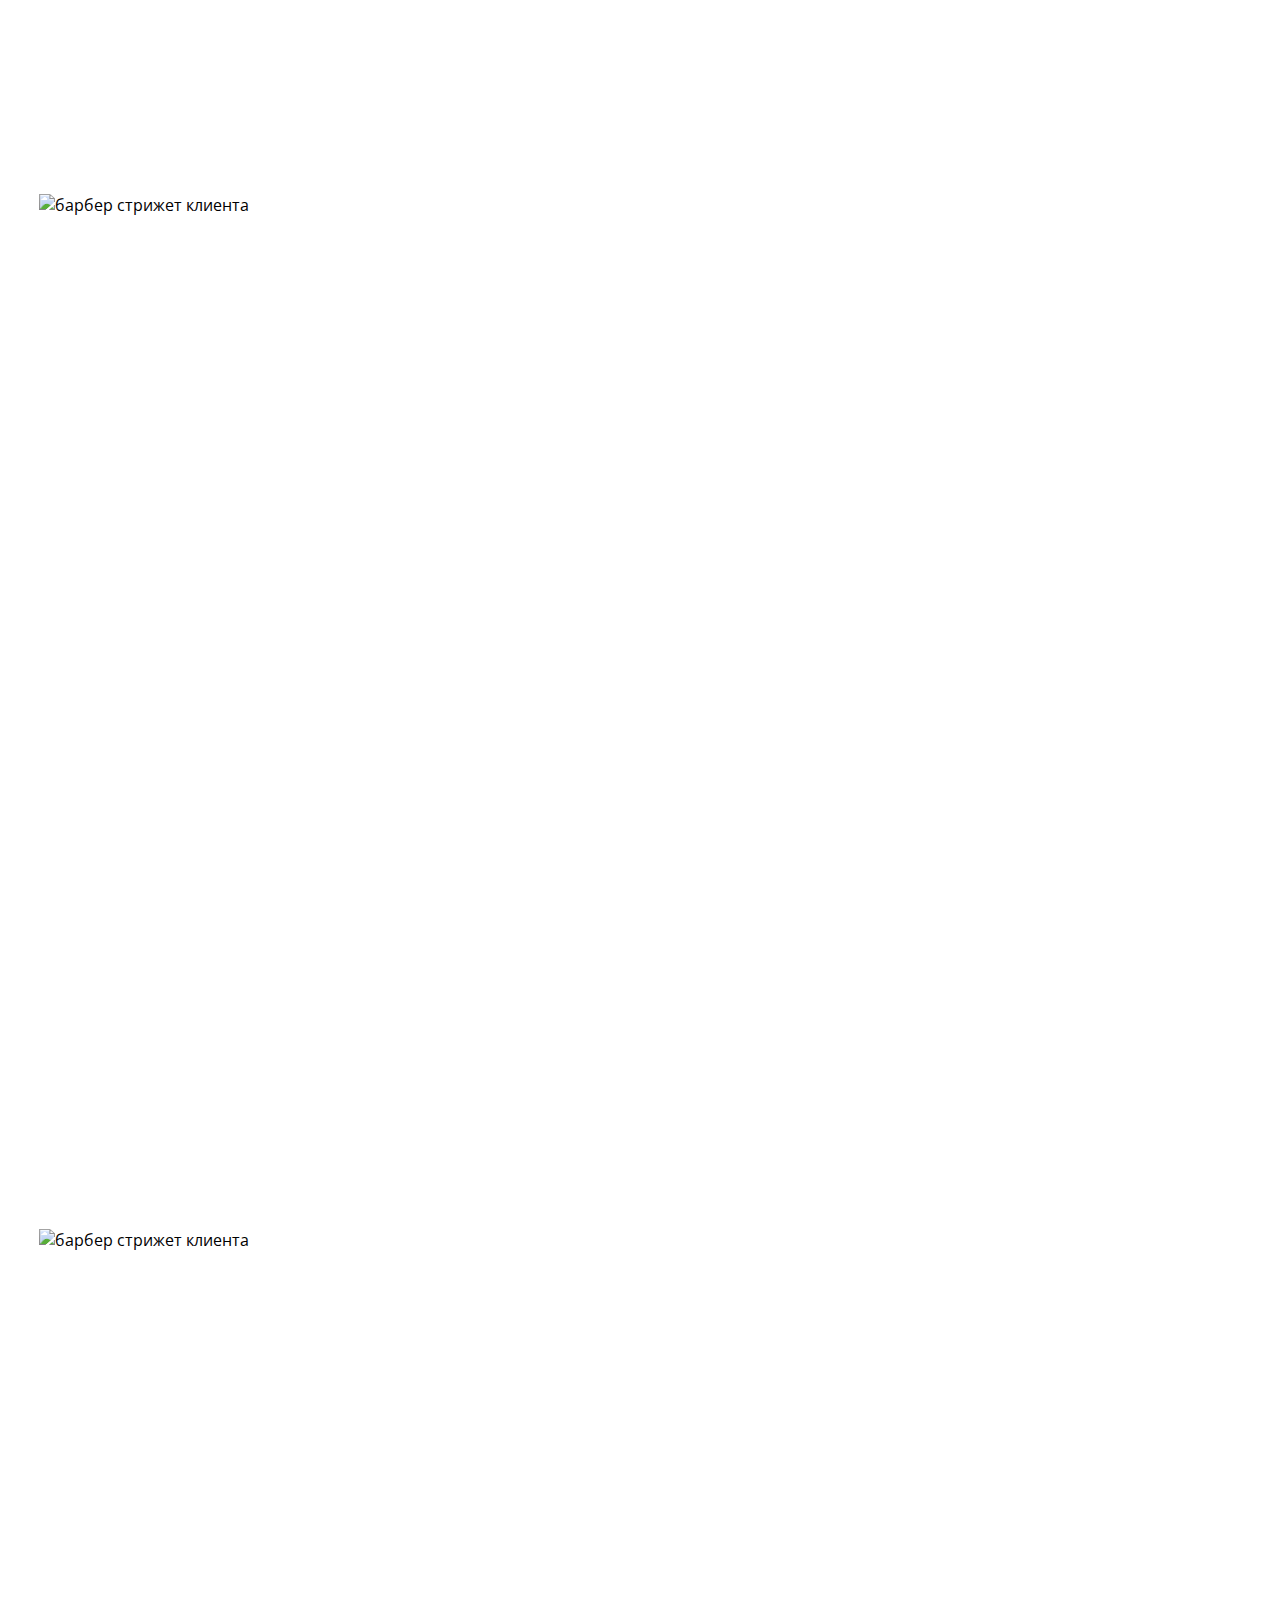
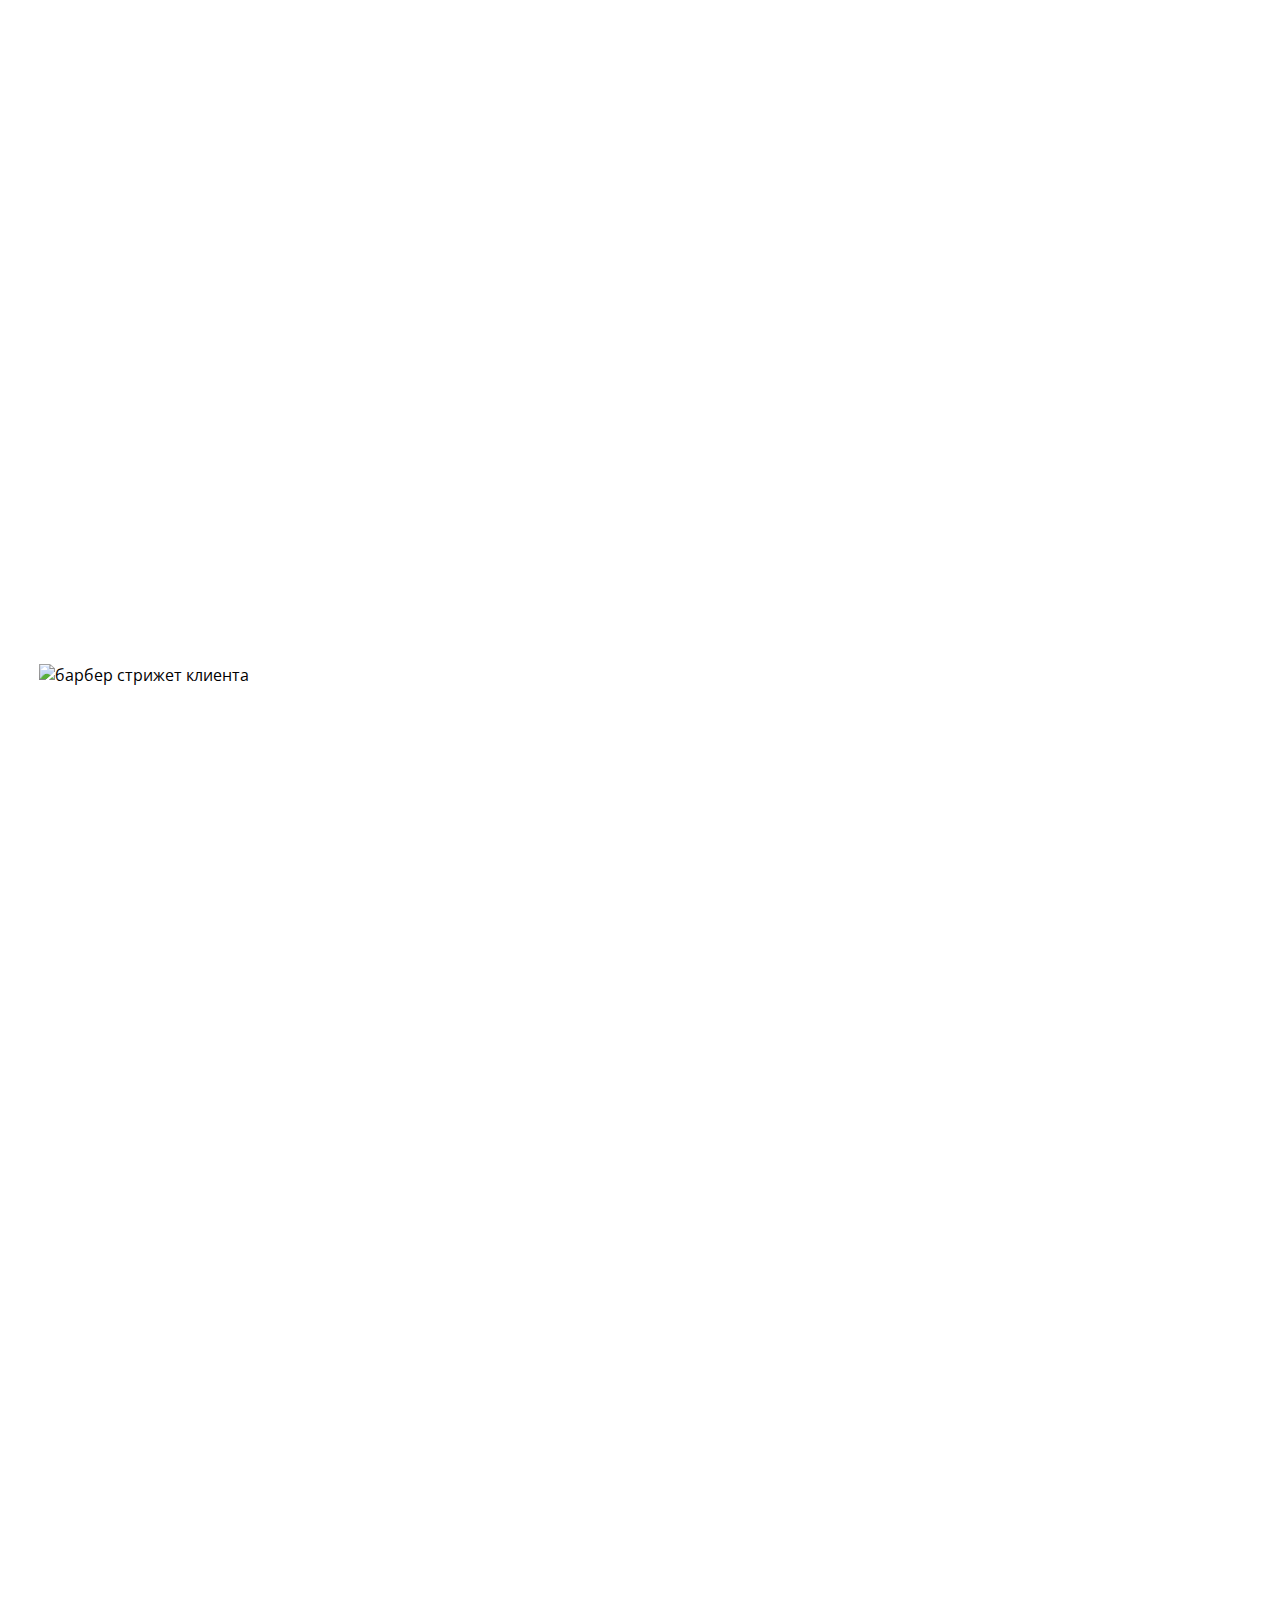
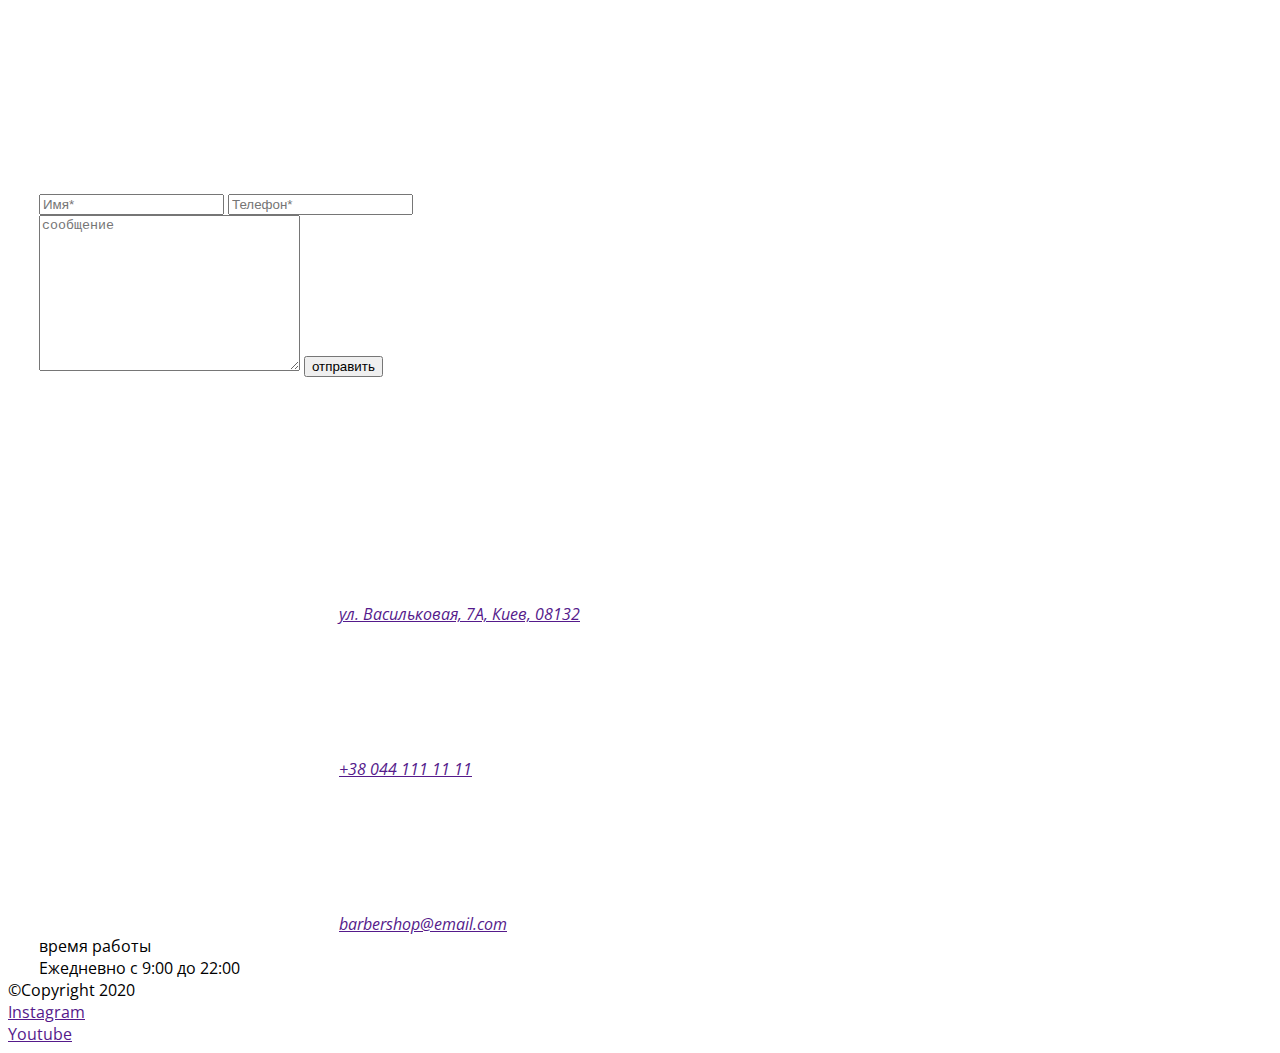
==== commit 011bc119: "barba" ====
--- a/index.html
+++ b/index.html
@@ -27,23 +27,24 @@
                 </div>
                 <p class="hero__pretitleText">A hair salon for men in Kyiv</p>
                 <h1 class="hero__title">BarberShop</h1>
-                <p class="hero__subtitleText">Мы эксперты в модных мужских стрижках. Работаем быстро, осторожно и со вкусом.</p>
+                <p class="hero__subtitleText subtitleText">Мы эксперты в модных мужских стрижках. Работаем быстро, осторожно и со вкусом.</p>
             </div>
 
         </section>
         <section class="description">
             <div class="container descriptionContainer">
-                <p class="description__pretitleText">О НАС</p>
+                <p class="description__pretitleText pretitleText">О НАС</p>
                 <h3 class="description__title">Лучший Барбершоп твоего города</h3>
-                <p class="description__subtitleText">Если ты хочешь добавить в свой образ больше уверенности – тебе точно к нам.</p>
+                <p class="description__subtitleText subtitleText">Если ты хочешь добавить в свой образ больше уверенности – тебе точно к нам.</p>
                 <p class="description__text">Мы команда, которая никогда не останавливается на достигнутом и жаждет перемен. И когда ты попадешь в руки нашего мастера, то уже никогда не сможешь быть прежним. Мы команда, которая всегда с клиентами "на одной волне". Поэтому, мы всегда готовы усовершенствовать каждого, кто к нам приходит!</p>
-                <button class="description__button" type="button">онлайн-запись</button>
-            </div>
-        </section>
+                <button class="description__button button" type="button">онлайн-запись</button>
+            </div>
+        </section>
+
         <section class="price">
             <div class="container priceContainer">
-                <p class="price__pretitleText">Проведи время в компании лучших мастеров</p>
-                <h2 class="price__title">Услуги и цены</h2>
+                <p class="price__pretitleText pretitleText">Проведи время в компании лучших мастеров</p>
+                <h2 class="price__title title">Услуги и цены</h2>
                 <div class="priceWrap">
                     <ul class="priceList list">
                         <li class="priceList__item">
@@ -65,20 +66,20 @@
                             <p class="priceList__service">Стрижка под насадку</p><span class="priceList__cost">от 200 грн.</span>
                         </li>
                         <li class="priceList__item">
-                            <p class="price__service">Детская стрижка (до 12 лет)</p><span class="priceList__cost">от 300 грн.</span>
+                            <p class="priceList__service">Детская стрижка (до 12 лет)</p><span class="priceList__cost">от 300 грн.</span>
                         </li>
                         <li class="priceList__item">
                             <p class="priceList__service">Камуфлирование седины</p><span class="priceList__cost">от 200 грн.</span>
                         </li>
                     </ul>
                 </div>
-                <button class="price__button" type="button">онлайн-запись</button>
+                <div class="price__btnCentr"><button class="price__button button" type="button">онлайн-запись</button></div>
             </div>            
         </section>
         <section class="benefits">
             <div class="container benefitsContainer">
                 <p class="benefits__pretitleText">старая традиционная школа</p>
-                <h2 class="benefits__title">Почему приходят именно к нам?</h2>
+                <h2 class="benefits__title title">Почему приходят именно к нам?</h2>
                 <p class="benefits__subtitleText">О нас говорят только хорошее. Но лучше 
                     1 раз увидеть и прочувствовать, чем 10 раз прочитать. </p>
                     <div class="blocBenefits">
@@ -94,7 +95,7 @@
         <section class="masters">
             <div class="container mastersContainer">
                 <p class="masters__pretitleText">для настоящих ценителей атмосферы</p>
-                <h2 class="masters__title">Наши мастера</h2>
+                <h2 class="masters__title title">Наши мастера</h2>
                 <ul class="mastersList list">
                     <li class="mastersList__item">
                         <div class="mastersList__wrap"><img src="" alt="барбер стрижет клиента" width="418px" height="346px"></div>
@@ -200,7 +201,7 @@
         </section>
         <section class="form">
             <div class="container formContainer">
-                <h2 class="form__title">Онлайн-запись</h2>
+                <h2 class="form__title title">Онлайн-запись</h2>
                 <form class="formOnline" action="#">
                     <div class="formOnlineWrap">
                         <input class="formInput" type="text" name="online-name" placeholder="Имя*" >
@@ -213,7 +214,7 @@
         </section>
         <section class="contacts">
             <div class="container contactsContainer">
-                <h2 class="contacts__title">Контакты</h2>
+                <h2 class="contacts__title title">Контакты</h2>
                 <address class="contactsAddress">
                     <ul class="contactsList list">
                         <li class="contactsList__item">
--- a/css/main.min.css
+++ b/css/main.min.css
@@ -1,2 +1,2 @@
-@import url("https://fonts.googleapis.com/css2?family=Open+Sans:wght@400;600;700&family=Raleway:wght@700&display=swap");.container{padding-left:31px;padding-right:31px;margin-right:auto;margin-left:auto}.hero__pretitleText,.description__pretitleText{font-weight:600;font-size:11px;line-height:1.36;letter-spacing:0.1em;text-transform:uppercase}.hero__subtitleText,.description__subtitleText{font-size:16px;line-height:1.62;letter-spacing:0.02em}.hero__pretitleText::before,.description__pretitleText::before{content:'';display:inline-block;width:60px;border-bottom:1px solid rgba(157,164,189,0.6)}body{font-family:"Open Sans"}ul{margin-top:0px;margin-bottom:0px;padding-left:0px}li{list-style-type:none;margin-top:0px;margin-bottom:0px}img{display:block;width:100%;height:auto}h1,h2,h3,h4{margin:0}p{margin:0}.hero{padding-top:40px;padding-bottom:183px;background-image:url("../css/../images/heroFirst.jpg");background-size:cover;background-position:center;background-repeat:no-repeat}@media (min-device-pixel-ratio: 2), (-webkit-min-device-pixel-ratio: 2), (min-resolution: 192dpi), (min-resolution: 2dppx){.hero{background-image:url("../css/../images/heroFirst@2x.jpg")}}.hero__topLine{display:-webkit-box;display:-ms-flexbox;display:flex;-webkit-box-align:center;-ms-flex-align:center;align-items:center;-webkit-box-pack:justify;-ms-flex-pack:justify;justify-content:space-between;margin-bottom:112px}.hero__pretitleText{color:rgba(157,164,189,0.6);margin-bottom:20px;display:-webkit-box;display:-ms-flexbox;display:flex;-webkit-box-align:center;-ms-flex-align:center;align-items:center}.hero__pretitleText::before{margin-right:20px}.hero__title{font-family:"Raleway";font-weight:bold;font-size:48px;line-height:1.16;letter-spacing:0.05em;color:#fff;margin-bottom:20px}.hero__subtitleText{color:#9DA4BD}.btnOpen{background-color:transparent;border:none}.heroContainer{max-width:480px;max-height:580px;min-width:320px}.description{padding-top:84px;padding-bottom:84px}.description__pretitleText{color:#303030;margin-bottom:20px;display:-webkit-box;display:-ms-flexbox;display:flex;-webkit-box-align:center;-ms-flex-align:center;align-items:center}.description__pretitleText::before{margin-right:20px}.description__title{font-family:"Raleway";font-weight:bold;font-size:28px;line-height:1.17;letter-spacing:0.05em;color:#303030;margin-bottom:20px}.description__subtitleText{color:#555;margin-bottom:20px}.description__text{font-size:14px;line-height:1.85;letter-spacing:0.02em;color:#555}
+@import url("https://fonts.googleapis.com/css2?family=Open+Sans:wght@400;600;700&family=Raleway:wght@700&display=swap");.container{padding-left:31px;padding-right:31px;margin-right:auto;margin-left:auto}.hero__pretitleText,.pretitleText{font-weight:600;font-size:11px;line-height:1.36;letter-spacing:0.1em;text-transform:uppercase;display:-webkit-box;display:-ms-flexbox;display:flex;-webkit-box-align:center;-ms-flex-align:center;align-items:center}.hero__pretitleText::before,.pretitleText::before{margin-right:20px}.hero__subtitleText,.description__subtitleText{font-size:16px;line-height:1.62;letter-spacing:0.02em}.hero__pretitleText::before,.pretitleText::before{content:'';display:inline-block;width:60px;border-bottom:1px solid rgba(157,164,189,0.6)}.title{font-family:"Raleway";font-weight:bold;font-size:42px;line-height:1.16;letter-spacing:0.05em;color:#fff}.description,.price{padding-top:84px;padding-bottom:84px}body{font-family:"Open Sans"}ul{margin-top:0px;margin-bottom:0px;padding-left:0px}li{list-style-type:none;margin-top:0px;margin-bottom:0px}img{display:block;width:100%;height:auto}h1,h2,h3,h4{margin:0}p{margin:0}.hero{padding-top:40px;padding-bottom:183px;background-image:url("../css/../images/heroFirst.jpg");background-size:cover;background-position:center;background-repeat:no-repeat}@media (min-device-pixel-ratio: 2), (-webkit-min-device-pixel-ratio: 2), (min-resolution: 192dpi), (min-resolution: 2dppx){.hero{background-image:url("../css/../images/heroFirst@2x.jpg")}}.hero__topLine{display:-webkit-box;display:-ms-flexbox;display:flex;-webkit-box-align:center;-ms-flex-align:center;align-items:center;-webkit-box-pack:justify;-ms-flex-pack:justify;justify-content:space-between;margin-bottom:112px}.hero__pretitleText{color:rgba(157,164,189,0.6);margin-bottom:20px;display:-webkit-box;display:-ms-flexbox;display:flex;-webkit-box-align:center;-ms-flex-align:center;align-items:center}.hero__pretitleText::before{margin-right:20px}.hero__title{font-family:"Raleway";font-weight:bold;font-size:48px;line-height:1.16;letter-spacing:0.05em;color:#fff;margin-bottom:20px}.hero__subtitleText{color:#9DA4BD}.btnOpen{background-color:transparent;border:none}.heroContainer{max-width:480px;max-height:580px;min-width:320px}.description__title{font-family:"Raleway";font-weight:bold;font-size:28px;line-height:1.17;letter-spacing:0.05em;color:#303030;margin-bottom:20px}.description__subtitleText{color:#555;margin-bottom:20px}.description__text{font-size:14px;line-height:1.85;letter-spacing:0.02em;color:#555;margin-bottom:40px}.button{min-width:160px;min-height:40px;border:1px solid #FF6C00;border-radius:25px;background-color:transparent;font-weight:600;font-size:12px;line-height:1.33;letter-spacing:0.09em;text-transform:uppercase;color:#303030}.pretitleText{color:#303030;margin-bottom:20px}.price__pretitleText{color:rgba(157,164,189,0.6)}.price{background-color:#111319}.price__btnCentr{text-align:center}.price__button{color:#fff}.title{margin-bottom:44px}.priceWrap{padding:30px;background-image:-webkit-gradient(linear, left top, left bottom, from(#171A24), to(rgba(23,26,36,0.2)));background-image:linear-gradient(180deg, #171A24 0%, rgba(23,26,36,0.2) 100%);margin-bottom:80px}.priceList__service,.priceList__cost{font-size:14px;line-height:2.14;letter-spacing:0.02em;color:#9DA4BD}.priceList__item{display:-webkit-box;display:-ms-flexbox;display:flex;-webkit-box-pack:justify;-ms-flex-pack:justify;justify-content:space-between}
 /*# sourceMappingURL=main.min.css.map */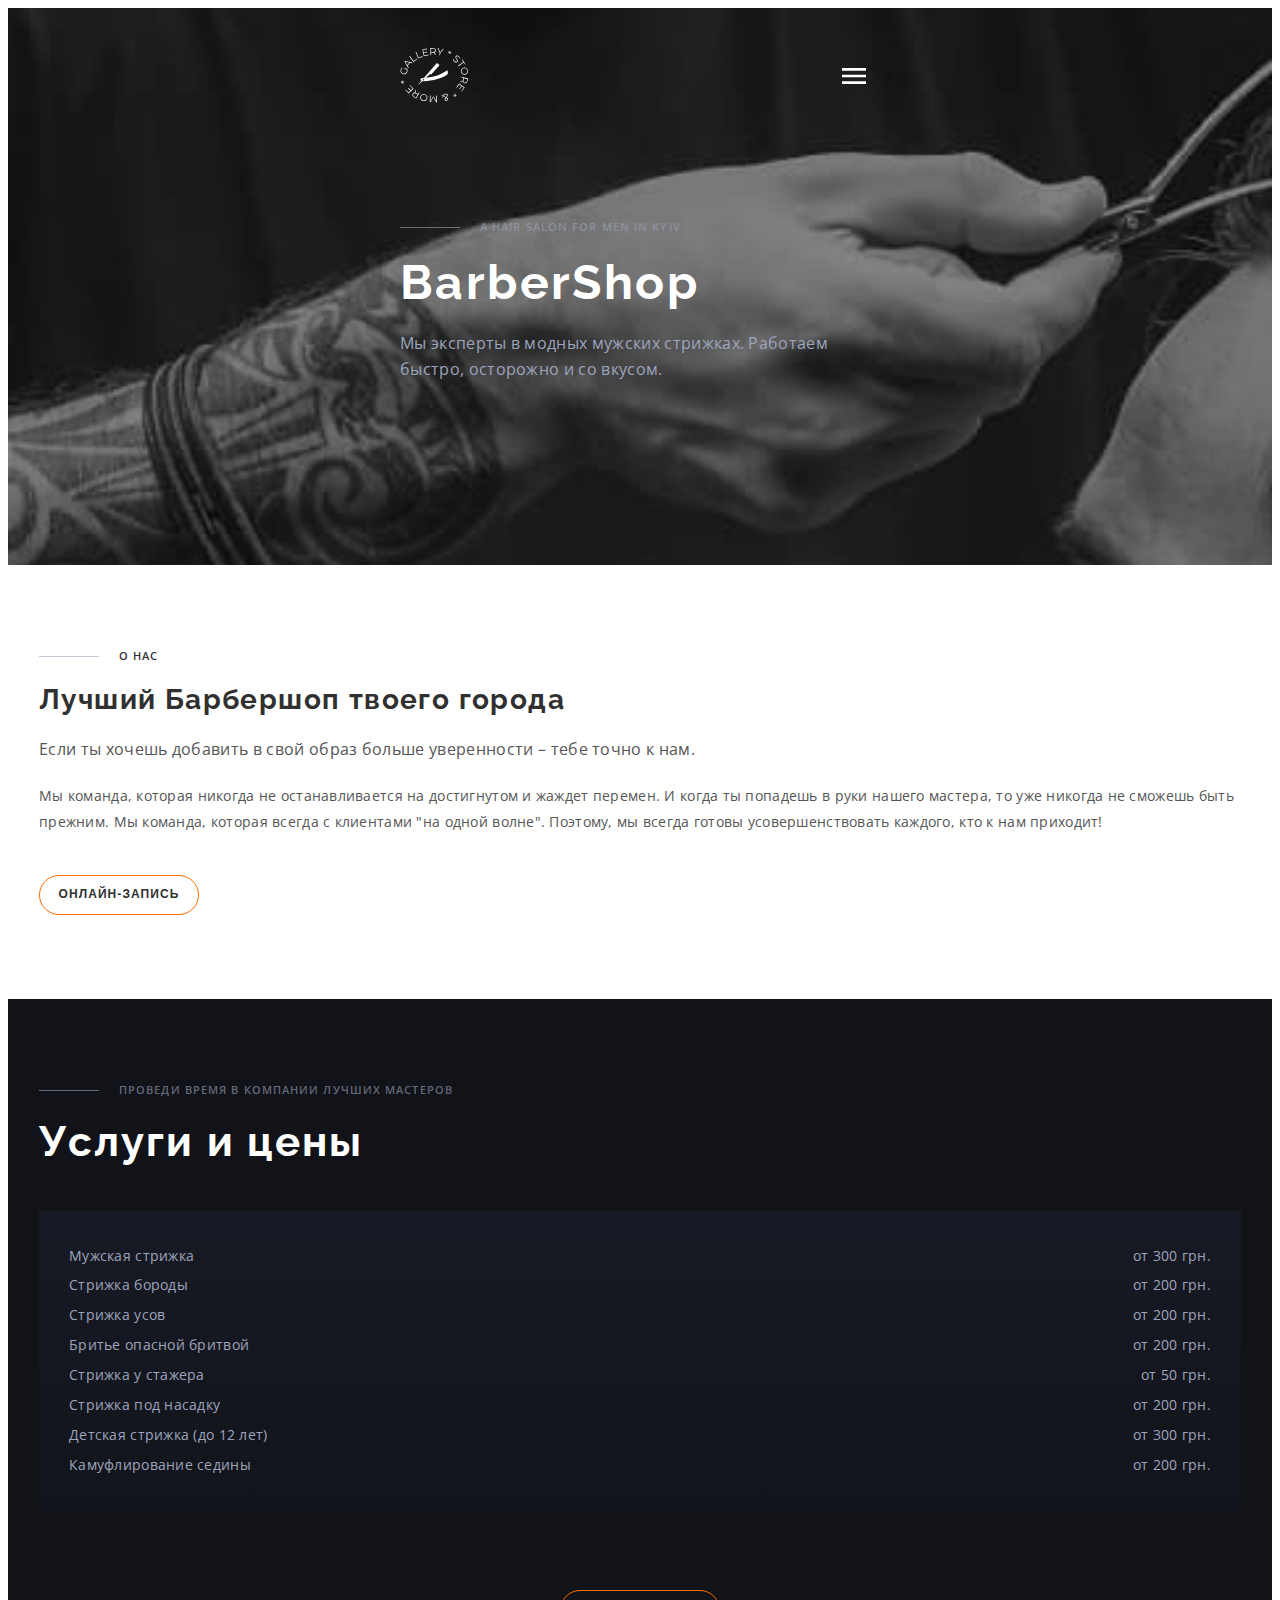
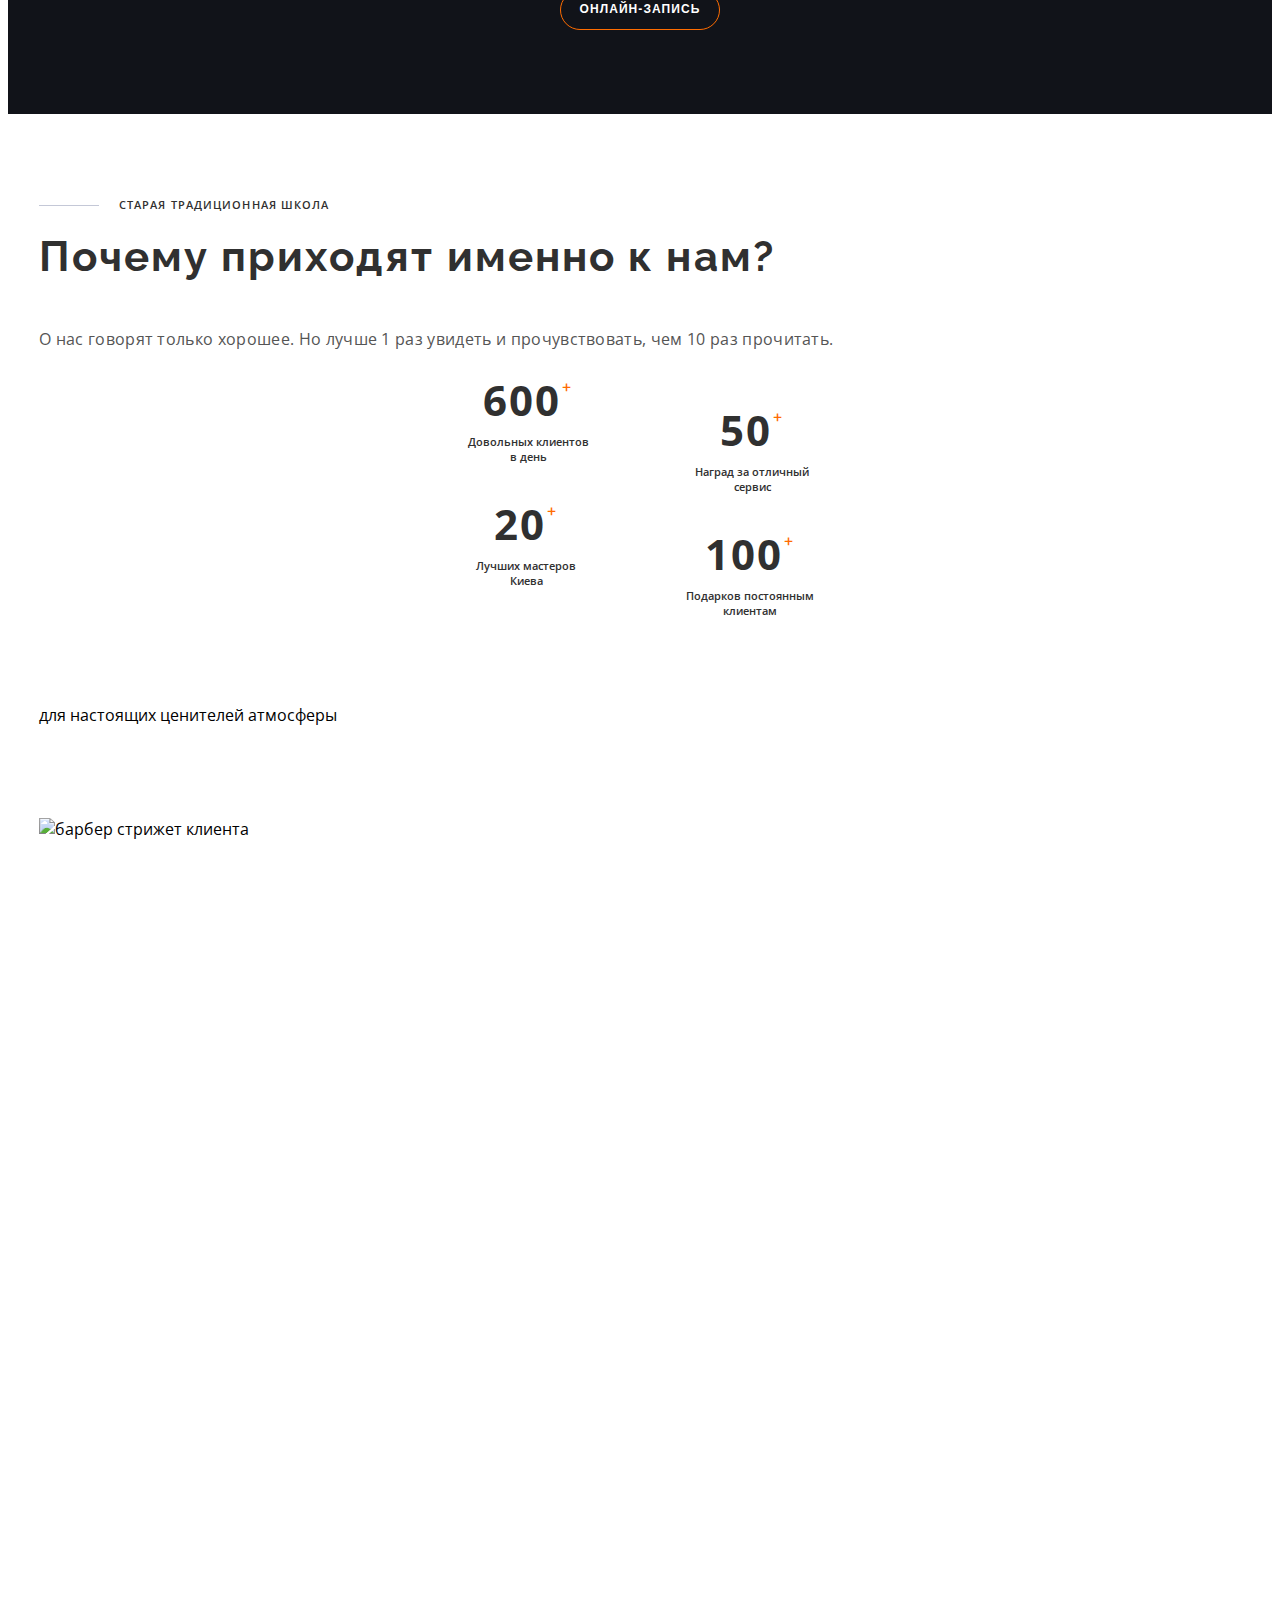
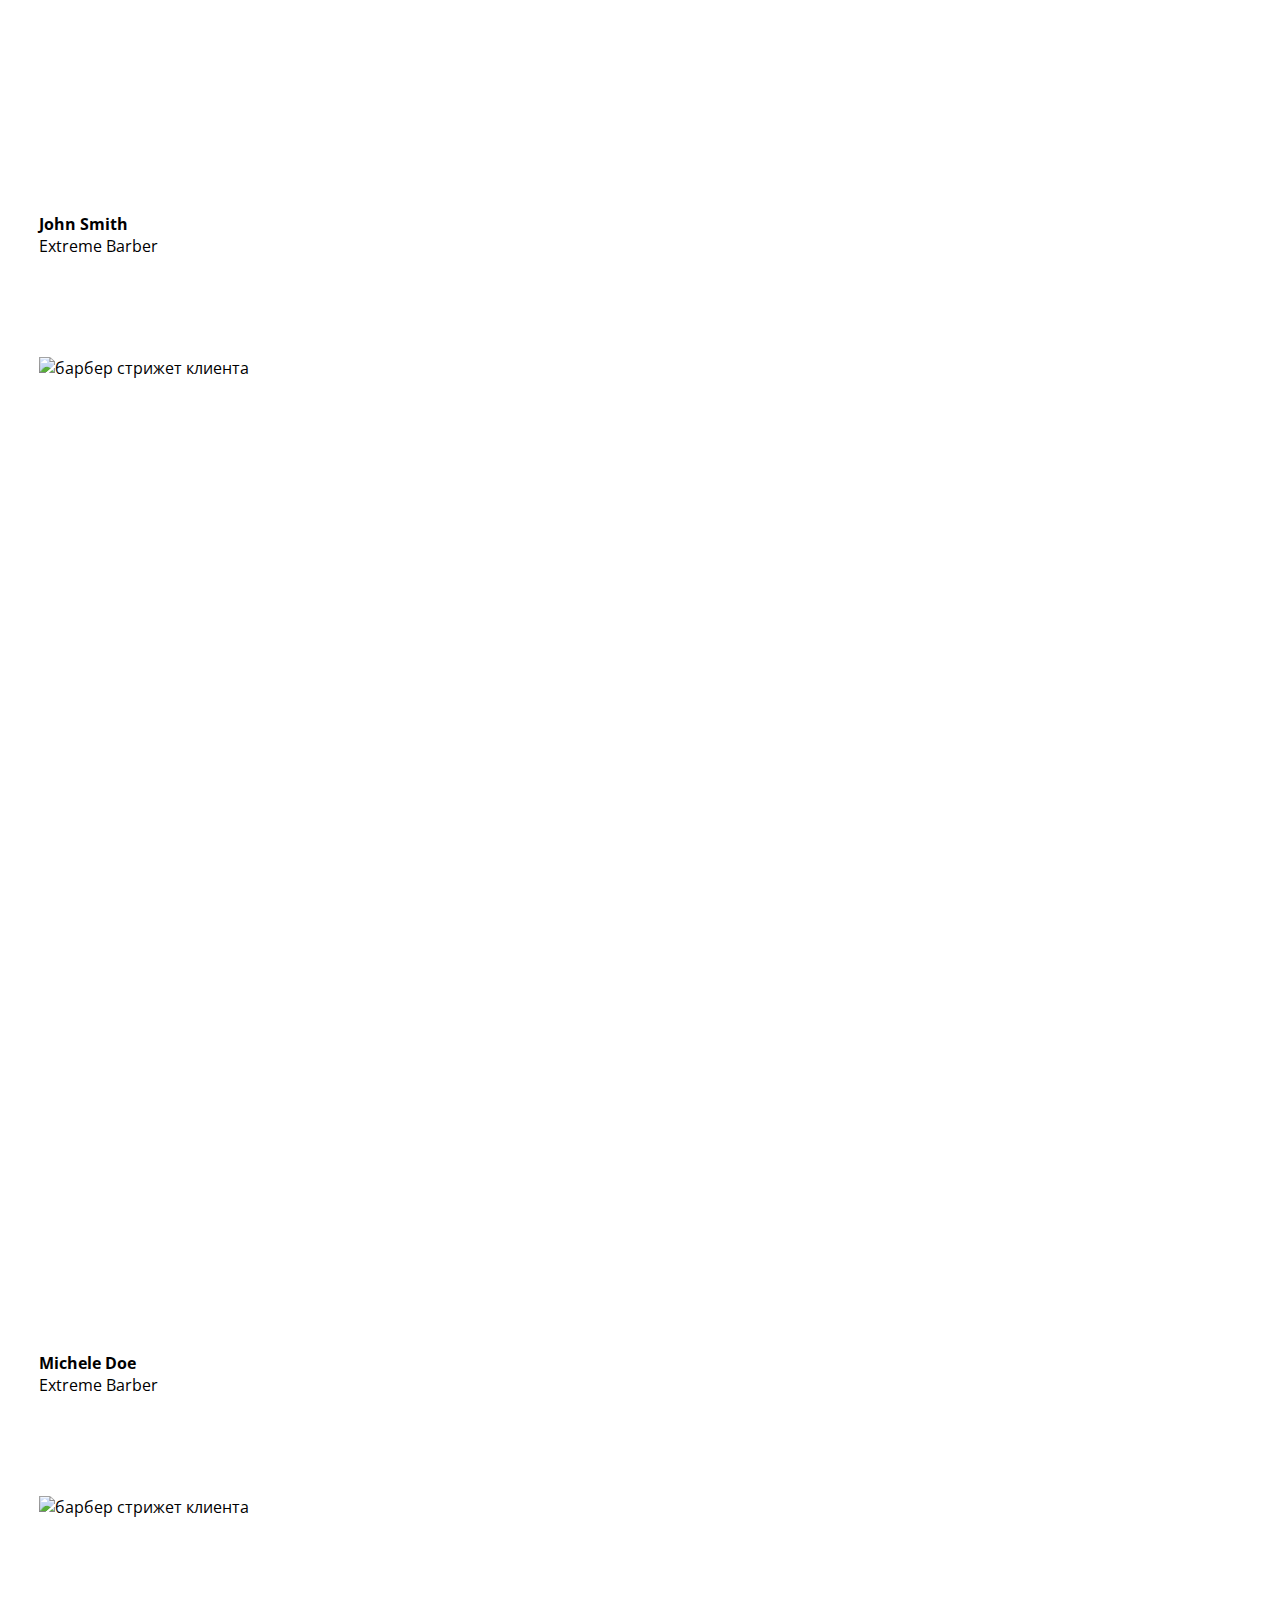
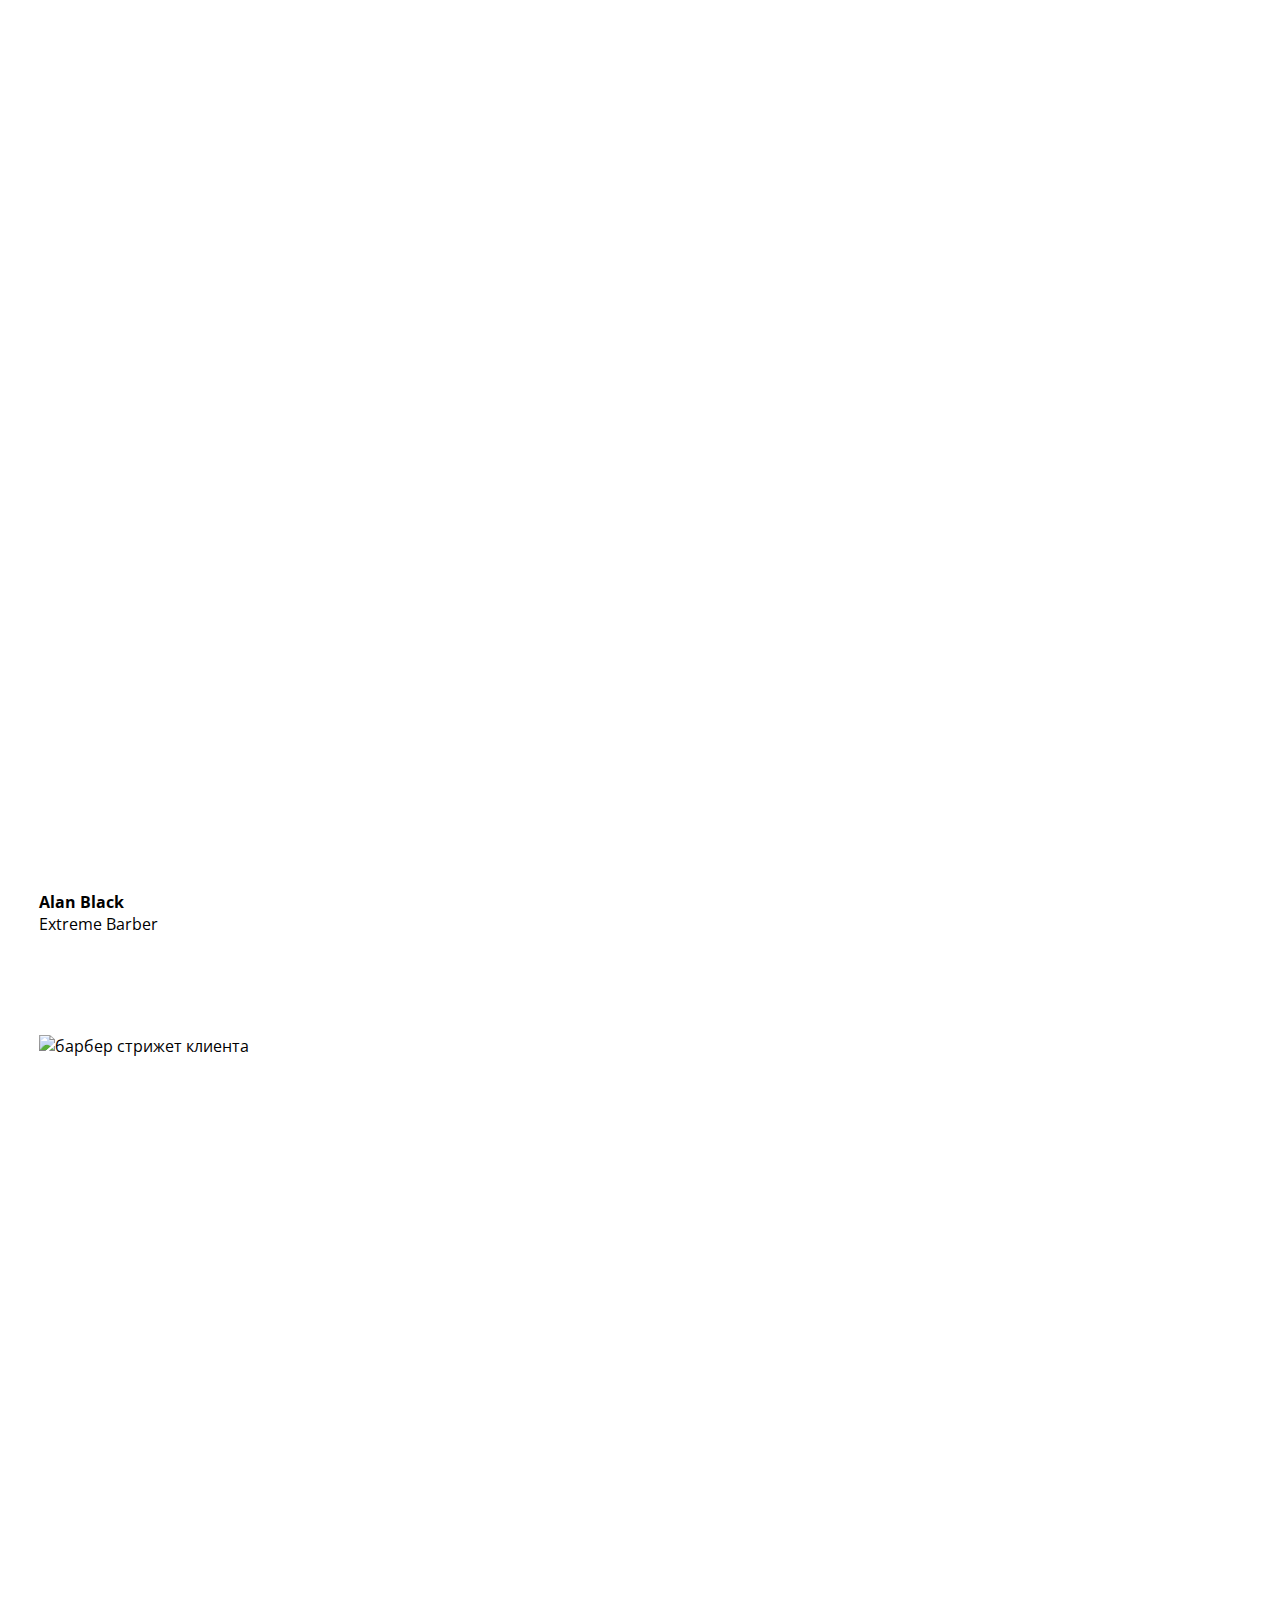
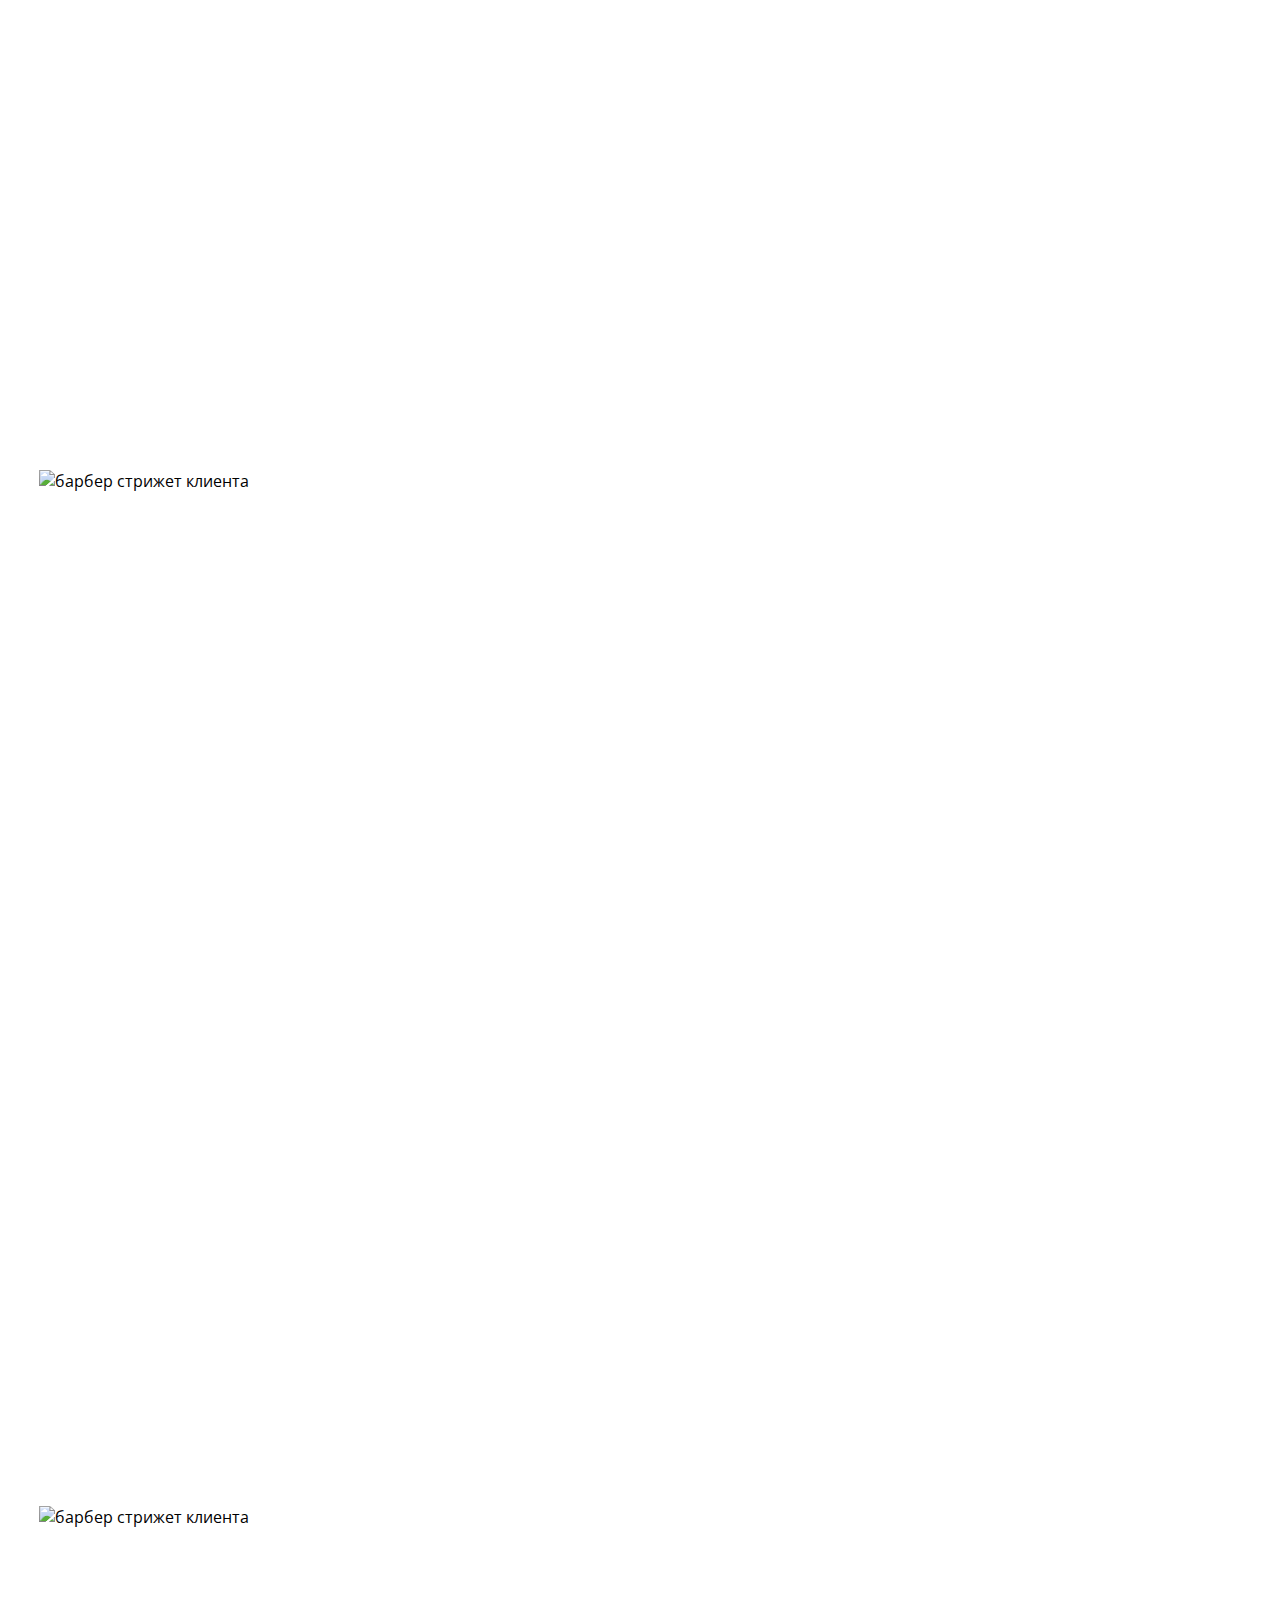
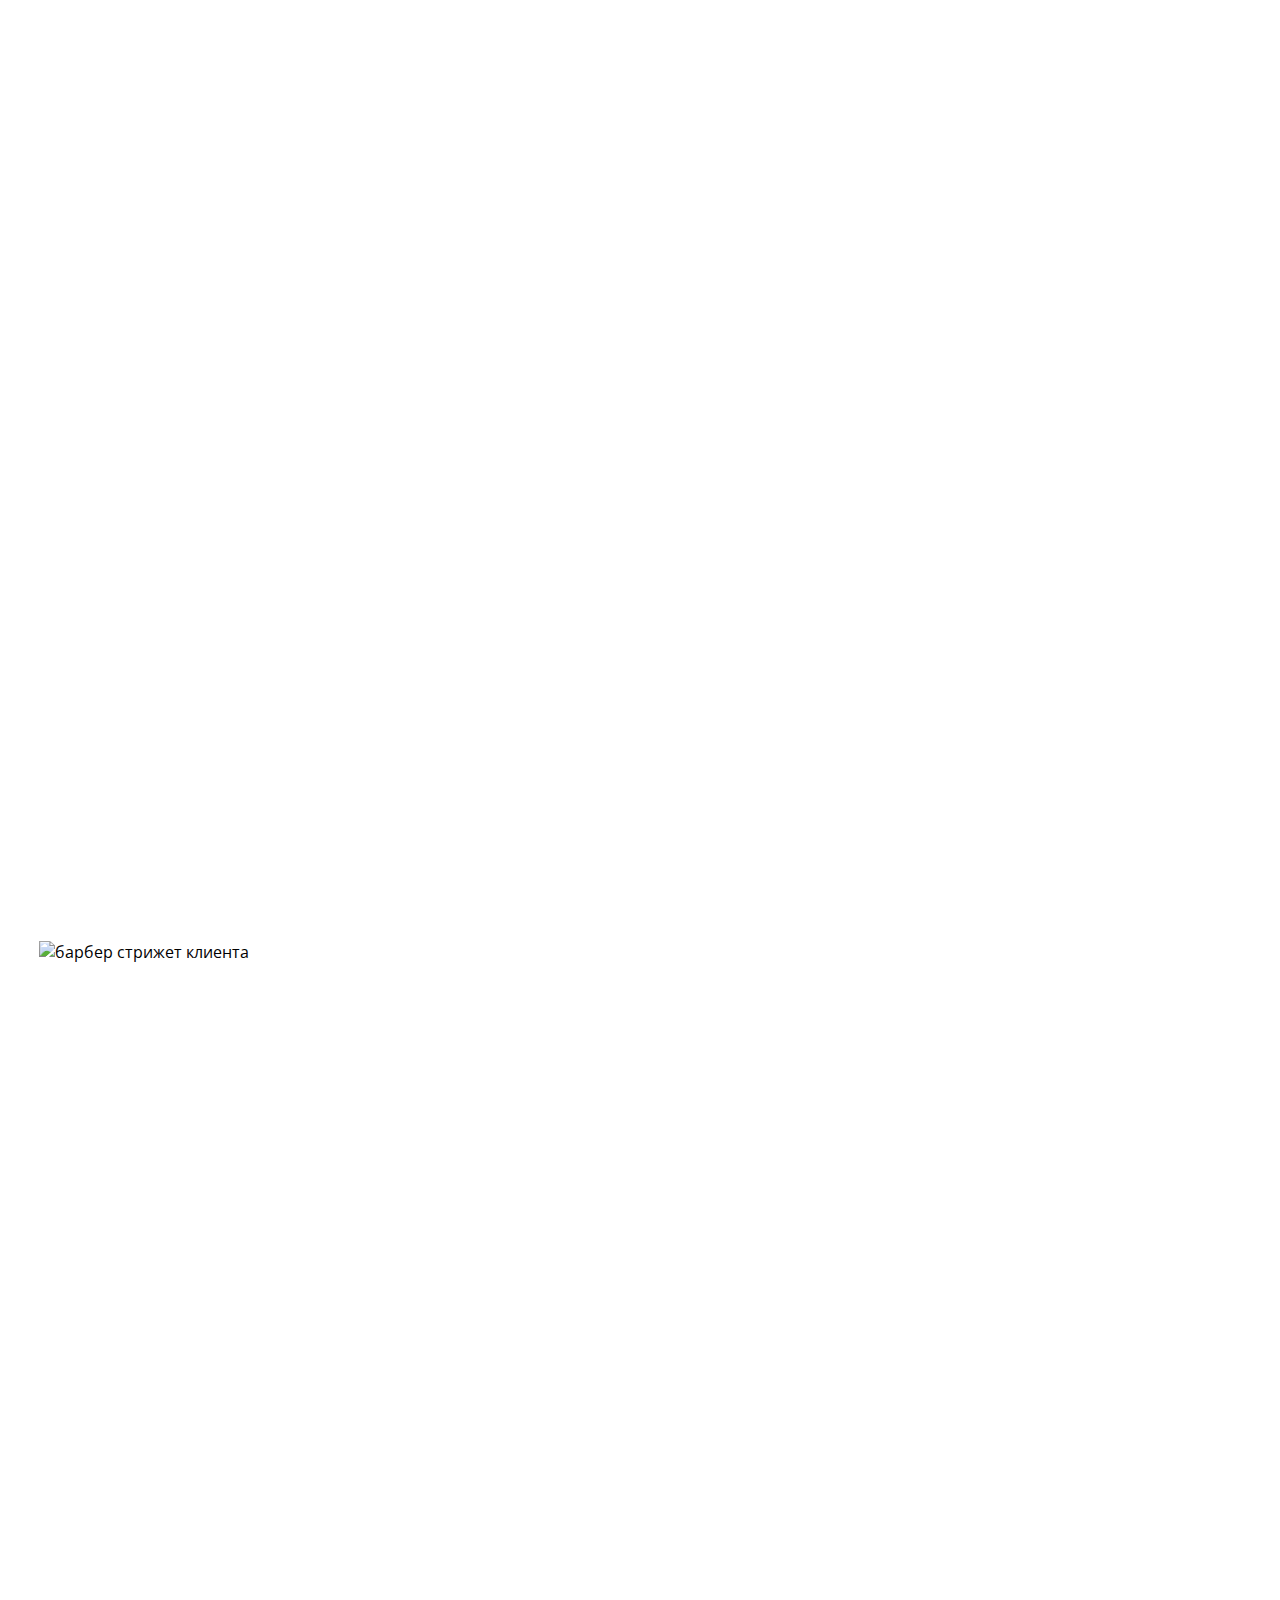
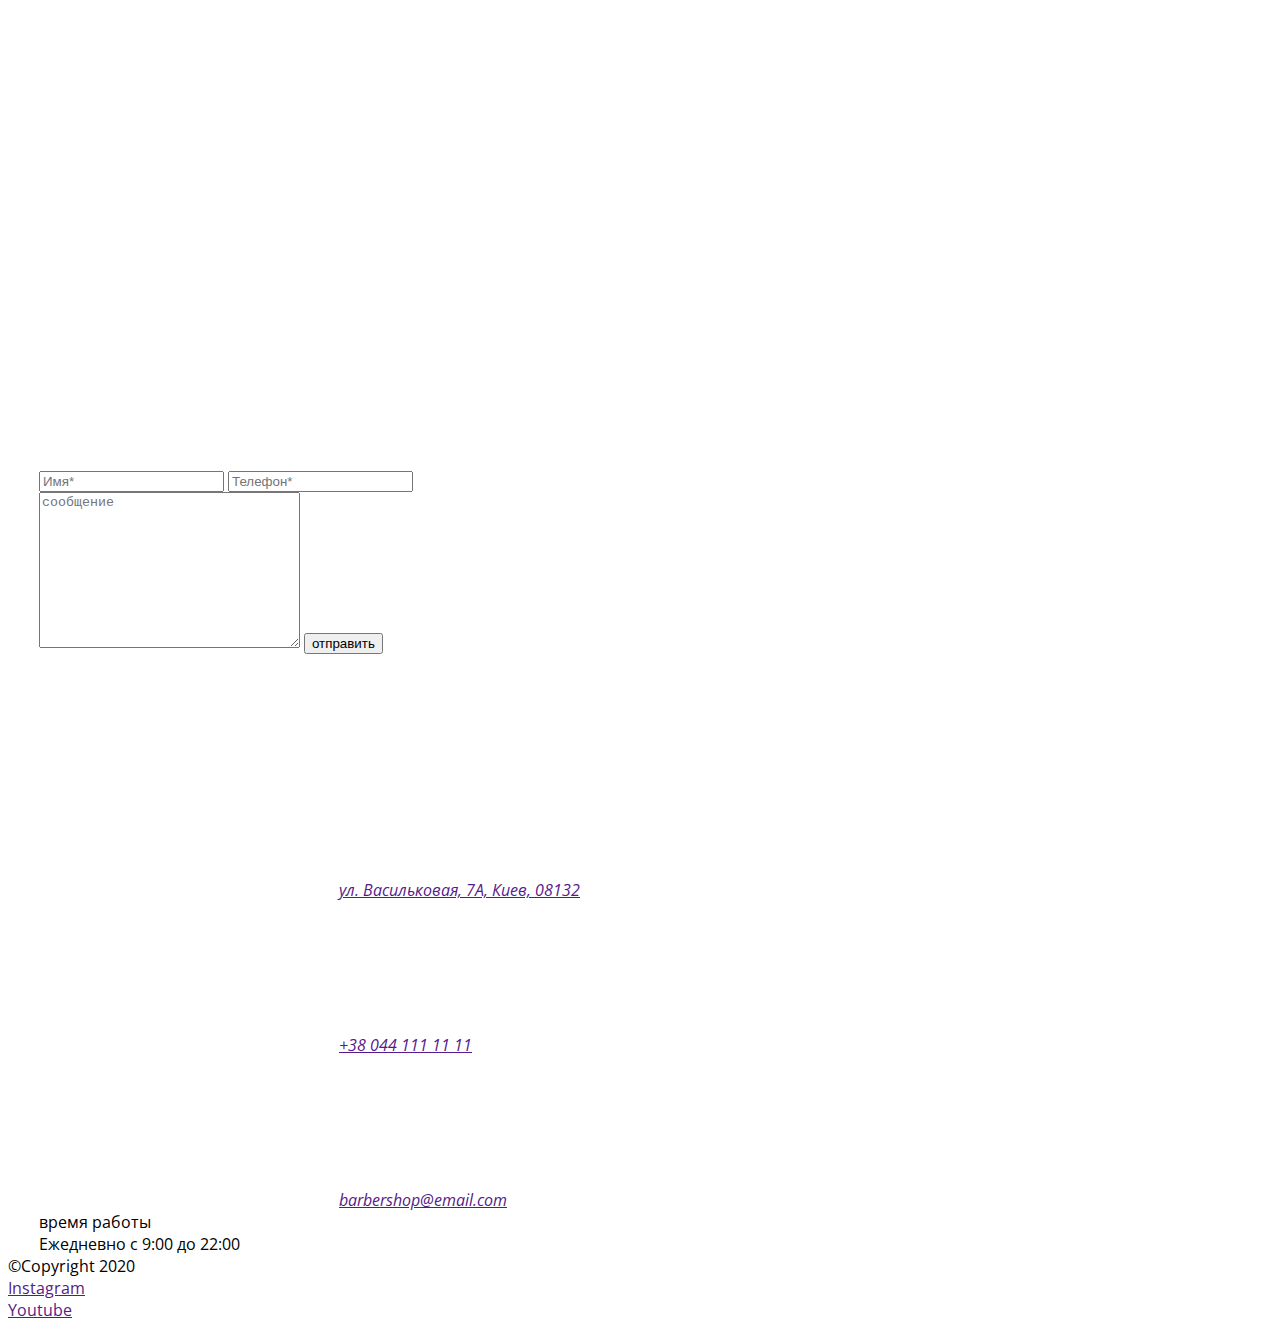
==== commit ad2828eb: "benefits" ====
--- a/index.html
+++ b/index.html
@@ -78,7 +78,7 @@
         </section>
         <section class="benefits">
             <div class="container benefitsContainer">
-                <p class="benefits__pretitleText">старая традиционная школа</p>
+                <p class="benefits__pretitleText pretitleText">старая традиционная школа</p>
                 <h2 class="benefits__title title">Почему приходят именно к нам?</h2>
                 <p class="benefits__subtitleText">О нас говорят только хорошее. Но лучше 
                     1 раз увидеть и прочувствовать, чем 10 раз прочитать. </p>
@@ -87,7 +87,7 @@
                             <li class="benefitsList__item"><span class="benefitsList__number">600</span><p class="benefitsList__textList">Довольных клиентов в день</p></li>
                             <li class="benefitsList__item"><span class="benefitsList__number">50</span><p class="benefitsList__textList">Наград за отличный сервис </p></li>
                             <li class="benefitsList__item"><span class="benefitsList__number">20</span><p class="benefitsList__textList">Лучших мастеров Киева </p></li>
-                            <li class="benefitsList__item"><span class="benefitsList__number">100</span><p class="benefitsList__textList">Подарков постоянным клиентам</p></li>
+                            <li class="benefitsList__item"><span class="benefitsList__number">100</span><p class="benefitsList__textList textList--gift">Подарков постоянным клиентам</p></li>
                         </ul>
                     </div>
             </div>
--- a/css/main.min.css
+++ b/css/main.min.css
@@ -1,2 +1,2 @@
-@import url("https://fonts.googleapis.com/css2?family=Open+Sans:wght@400;600;700&family=Raleway:wght@700&display=swap");.container{padding-left:31px;padding-right:31px;margin-right:auto;margin-left:auto}.hero__pretitleText,.pretitleText{font-weight:600;font-size:11px;line-height:1.36;letter-spacing:0.1em;text-transform:uppercase;display:-webkit-box;display:-ms-flexbox;display:flex;-webkit-box-align:center;-ms-flex-align:center;align-items:center}.hero__pretitleText::before,.pretitleText::before{margin-right:20px}.hero__subtitleText,.description__subtitleText{font-size:16px;line-height:1.62;letter-spacing:0.02em}.hero__pretitleText::before,.pretitleText::before{content:'';display:inline-block;width:60px;border-bottom:1px solid rgba(157,164,189,0.6)}.title{font-family:"Raleway";font-weight:bold;font-size:42px;line-height:1.16;letter-spacing:0.05em;color:#fff}.description,.price{padding-top:84px;padding-bottom:84px}body{font-family:"Open Sans"}ul{margin-top:0px;margin-bottom:0px;padding-left:0px}li{list-style-type:none;margin-top:0px;margin-bottom:0px}img{display:block;width:100%;height:auto}h1,h2,h3,h4{margin:0}p{margin:0}.hero{padding-top:40px;padding-bottom:183px;background-image:url("../css/../images/heroFirst.jpg");background-size:cover;background-position:center;background-repeat:no-repeat}@media (min-device-pixel-ratio: 2), (-webkit-min-device-pixel-ratio: 2), (min-resolution: 192dpi), (min-resolution: 2dppx){.hero{background-image:url("../css/../images/heroFirst@2x.jpg")}}.hero__topLine{display:-webkit-box;display:-ms-flexbox;display:flex;-webkit-box-align:center;-ms-flex-align:center;align-items:center;-webkit-box-pack:justify;-ms-flex-pack:justify;justify-content:space-between;margin-bottom:112px}.hero__pretitleText{color:rgba(157,164,189,0.6);margin-bottom:20px;display:-webkit-box;display:-ms-flexbox;display:flex;-webkit-box-align:center;-ms-flex-align:center;align-items:center}.hero__pretitleText::before{margin-right:20px}.hero__title{font-family:"Raleway";font-weight:bold;font-size:48px;line-height:1.16;letter-spacing:0.05em;color:#fff;margin-bottom:20px}.hero__subtitleText{color:#9DA4BD}.btnOpen{background-color:transparent;border:none}.heroContainer{max-width:480px;max-height:580px;min-width:320px}.description__title{font-family:"Raleway";font-weight:bold;font-size:28px;line-height:1.17;letter-spacing:0.05em;color:#303030;margin-bottom:20px}.description__subtitleText{color:#555;margin-bottom:20px}.description__text{font-size:14px;line-height:1.85;letter-spacing:0.02em;color:#555;margin-bottom:40px}.button{min-width:160px;min-height:40px;border:1px solid #FF6C00;border-radius:25px;background-color:transparent;font-weight:600;font-size:12px;line-height:1.33;letter-spacing:0.09em;text-transform:uppercase;color:#303030}.pretitleText{color:#303030;margin-bottom:20px}.price__pretitleText{color:rgba(157,164,189,0.6)}.price{background-color:#111319}.price__btnCentr{text-align:center}.price__button{color:#fff}.title{margin-bottom:44px}.priceWrap{padding:30px;background-image:-webkit-gradient(linear, left top, left bottom, from(#171A24), to(rgba(23,26,36,0.2)));background-image:linear-gradient(180deg, #171A24 0%, rgba(23,26,36,0.2) 100%);margin-bottom:80px}.priceList__service,.priceList__cost{font-size:14px;line-height:2.14;letter-spacing:0.02em;color:#9DA4BD}.priceList__item{display:-webkit-box;display:-ms-flexbox;display:flex;-webkit-box-pack:justify;-ms-flex-pack:justify;justify-content:space-between}
+@import url("https://fonts.googleapis.com/css2?family=Open+Sans:wght@400;600;700&family=Raleway:wght@700&display=swap");.container{padding-left:31px;padding-right:31px;margin-right:auto;margin-left:auto}.hero__pretitleText,.pretitleText{font-weight:600;font-size:11px;line-height:1.36;letter-spacing:0.1em;text-transform:uppercase;display:-webkit-box;display:-ms-flexbox;display:flex;-webkit-box-align:center;-ms-flex-align:center;align-items:center}.hero__pretitleText::before,.pretitleText::before{margin-right:20px}.hero__subtitleText,.description__subtitleText{font-size:16px;line-height:1.62;letter-spacing:0.02em}.hero__pretitleText::before,.pretitleText::before{content:'';display:inline-block;width:60px;border-bottom:1px solid rgba(157,164,189,0.6)}.title{font-family:"Raleway";font-weight:bold;font-size:42px;line-height:1.16;letter-spacing:0.05em;color:#fff}.description,.price,.benefits{padding-top:84px;padding-bottom:84px}body{font-family:"Open Sans"}ul{margin-top:0px;margin-bottom:0px;padding-left:0px}li{list-style-type:none;margin-top:0px;margin-bottom:0px}img{display:block;width:100%;height:auto}h1,h2,h3,h4{margin:0}p{margin:0}.hero{padding-top:40px;padding-bottom:183px;background-image:url("../css/../images/heroFirst.jpg");background-size:cover;background-position:center;background-repeat:no-repeat}@media (min-device-pixel-ratio: 2), (-webkit-min-device-pixel-ratio: 2), (min-resolution: 192dpi), (min-resolution: 2dppx){.hero{background-image:url("../css/../images/heroFirst@2x.jpg")}}.hero__topLine{display:-webkit-box;display:-ms-flexbox;display:flex;-webkit-box-align:center;-ms-flex-align:center;align-items:center;-webkit-box-pack:justify;-ms-flex-pack:justify;justify-content:space-between;margin-bottom:112px}.hero__pretitleText{color:rgba(157,164,189,0.6);margin-bottom:20px;display:-webkit-box;display:-ms-flexbox;display:flex;-webkit-box-align:center;-ms-flex-align:center;align-items:center}.hero__pretitleText::before{margin-right:20px}.hero__title{font-family:"Raleway";font-weight:bold;font-size:48px;line-height:1.16;letter-spacing:0.05em;color:#fff;margin-bottom:20px}.hero__subtitleText{color:#9DA4BD}.btnOpen{background-color:transparent;border:none}.heroContainer{max-width:480px;max-height:580px;min-width:320px}.description__title{font-family:"Raleway";font-weight:bold;font-size:28px;line-height:1.17;letter-spacing:0.05em;color:#303030;margin-bottom:20px}.description__subtitleText{color:#555;margin-bottom:20px}.description__text{font-size:14px;line-height:1.85;letter-spacing:0.02em;color:#555;margin-bottom:40px}.button{min-width:160px;min-height:40px;border:1px solid #FF6C00;border-radius:25px;background-color:transparent;font-weight:600;font-size:12px;line-height:1.33;letter-spacing:0.09em;text-transform:uppercase;color:#303030}.pretitleText{color:#303030;margin-bottom:20px}.price__pretitleText{color:rgba(157,164,189,0.6)}.price{background-color:#111319}.price__btnCentr{text-align:center}.price__button{color:#fff}.title{margin-bottom:44px}.priceWrap{padding:30px;background-image:-webkit-gradient(linear, left top, left bottom, from(#171A24), to(rgba(23,26,36,0.2)));background-image:linear-gradient(180deg, #171A24 0%, rgba(23,26,36,0.2) 100%);margin-bottom:80px}.priceList__service,.priceList__cost{font-size:14px;line-height:2.14;letter-spacing:0.02em;color:#9DA4BD}.priceList__item{display:-webkit-box;display:-ms-flexbox;display:flex;-webkit-box-pack:justify;-ms-flex-pack:justify;justify-content:space-between}.benefits__title{color:#303030}.benefits__subtitleText{line-height:1.66;letter-spacing:0.02em;color:#555;font-family:18px;margin-bottom:20px}.blocBenefits{max-width:418px;margin:0 auto}.benefitsList{display:-webkit-box;display:-ms-flexbox;display:flex;-ms-flex-wrap:wrap;flex-wrap:wrap;-ms-flex-pack:distribute;justify-content:space-around}.benefitsList__item{display:block;text-align:center}.benefitsList__item:nth-child(even){margin-top:30px}.benefitsList__item:nth-child(odd){margin-right:30px}.benefitsList__number{font-weight:bold;font-size:42px;line-height:1.35;text-align:center;letter-spacing:0.05em;color:#303030;display:-webkit-box;display:-ms-flexbox;display:flex;-webkit-box-pack:center;-ms-flex-pack:center;justify-content:center;margin-bottom:6px}.benefitsList__number::after{content:'+';font-weight:600;font-size:16px;line-height:1.37;text-align:center;color:#FF6C00;margin-top:5px}.benefitsList__textList{font-weight:600;font-size:11px;line-height:1.36;text-align:center;color:#303030;display:inline-block;max-width:122px}.textList--gift{max-width:130px}
 /*# sourceMappingURL=main.min.css.map */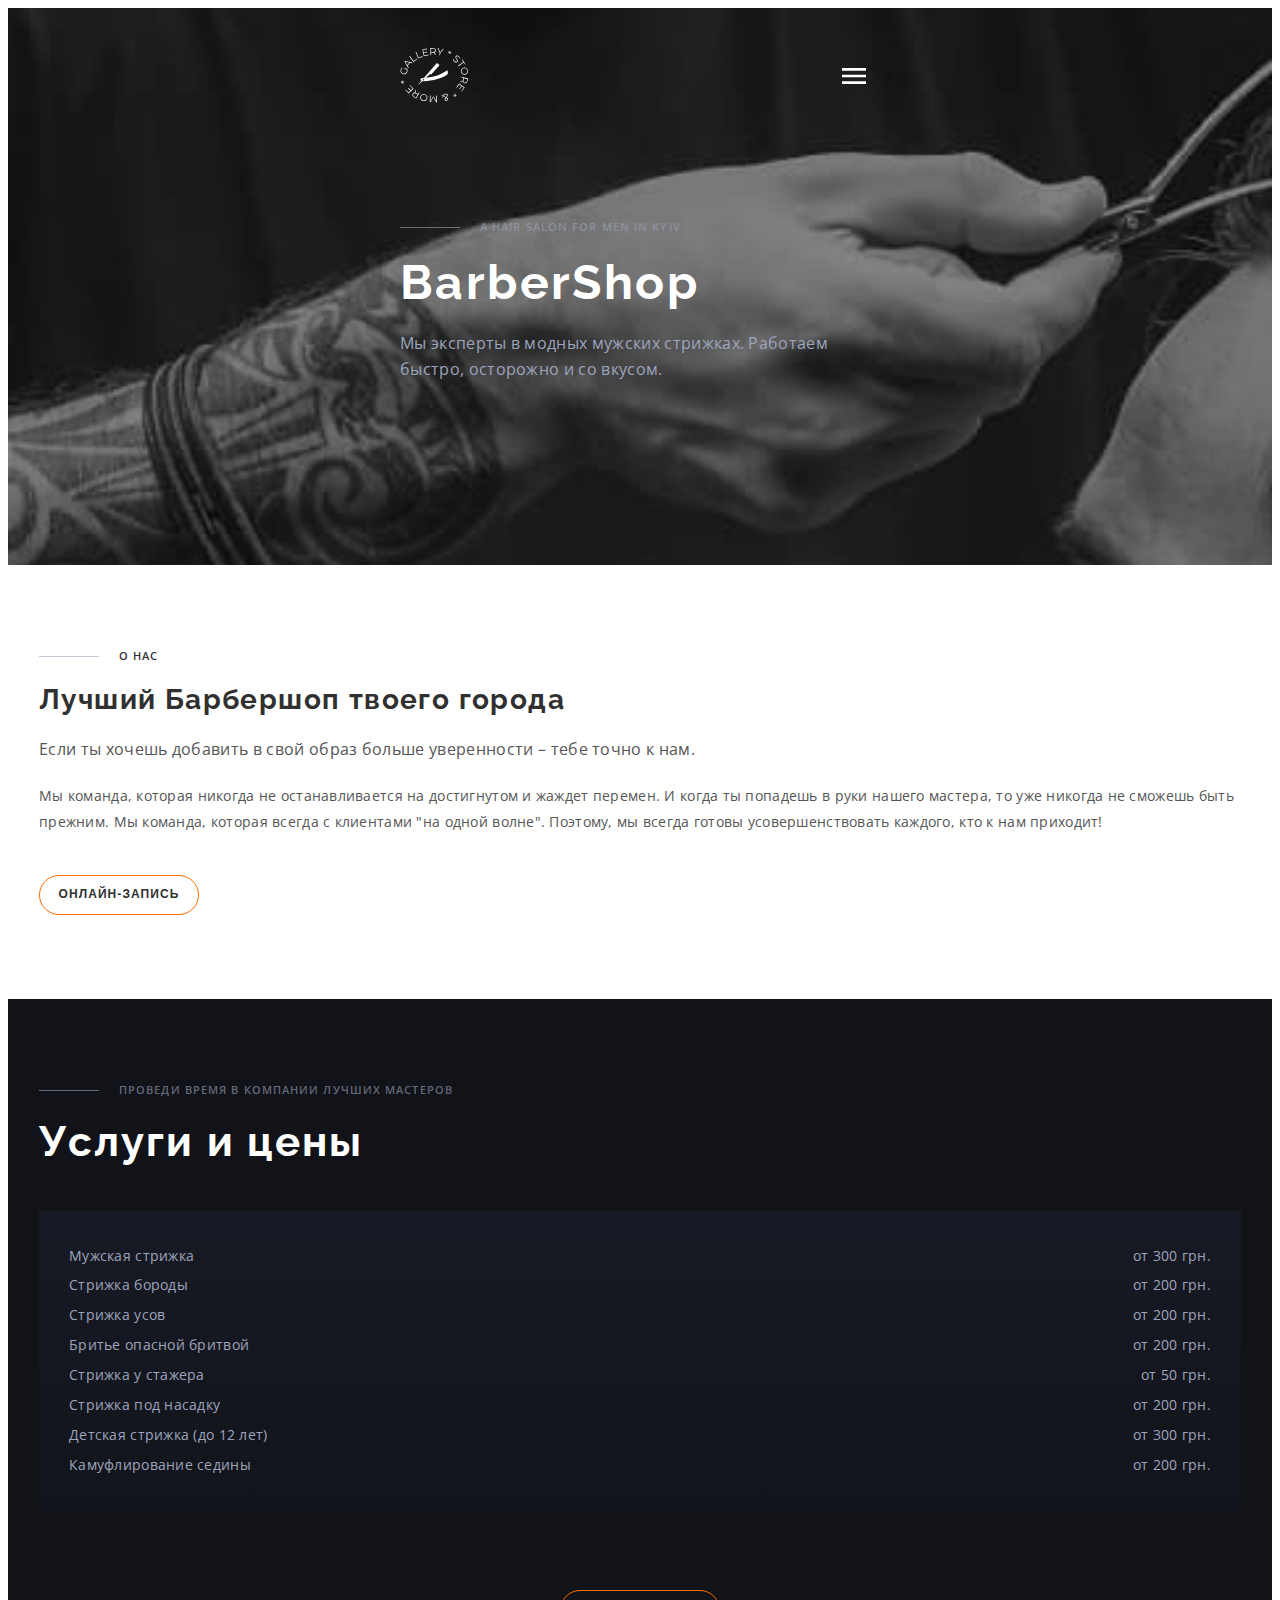
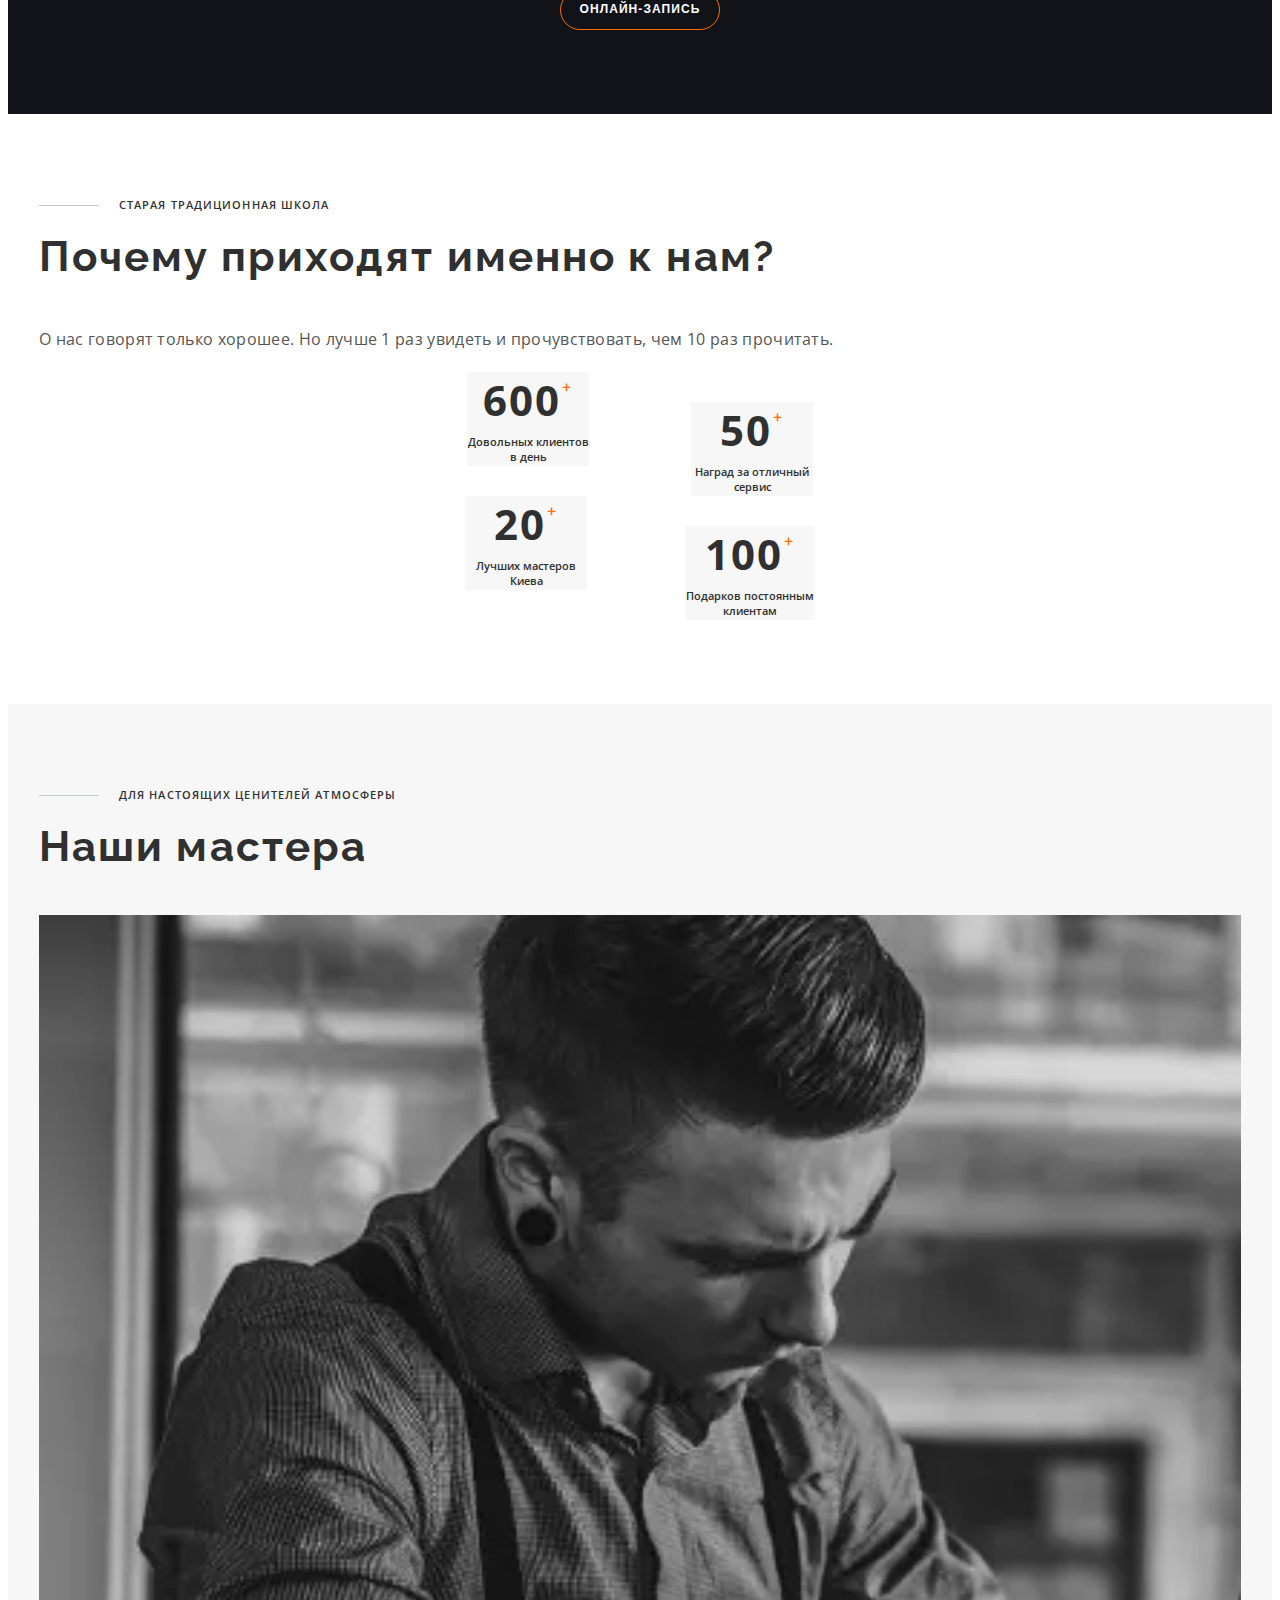
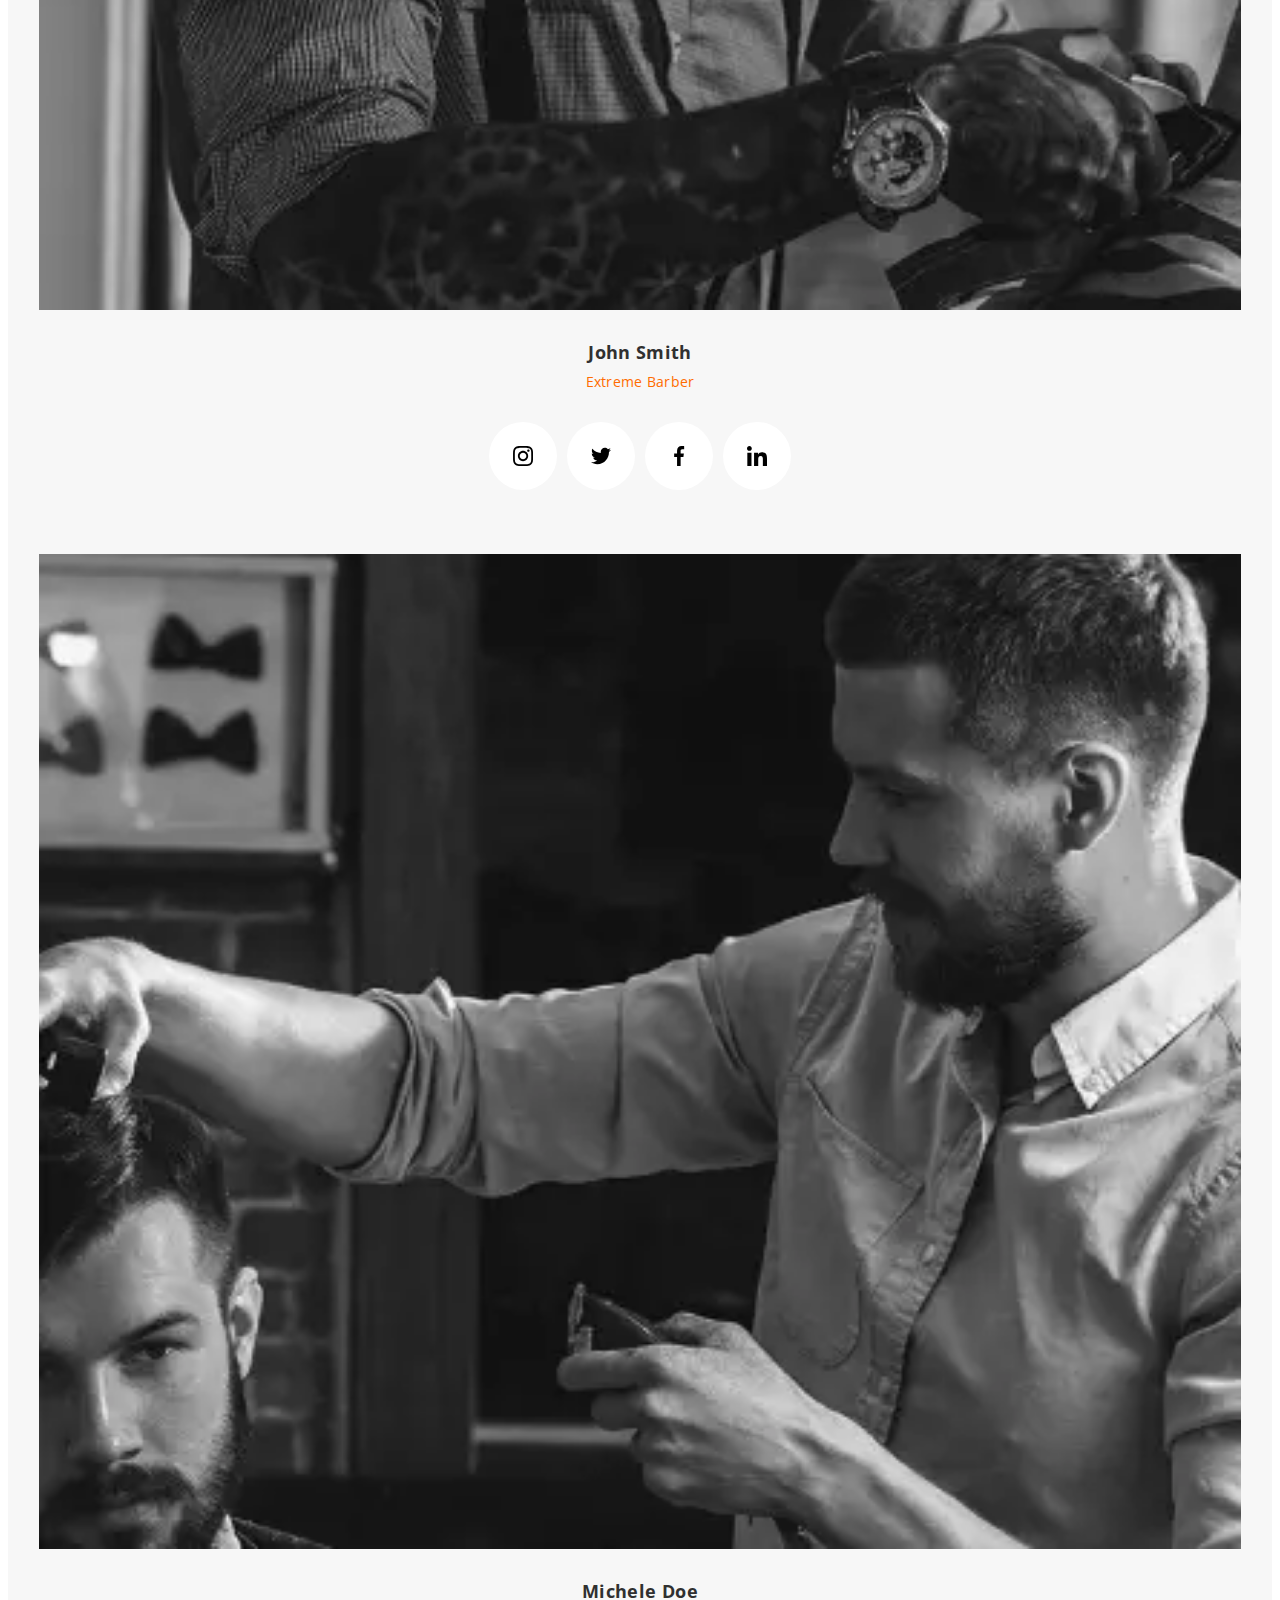
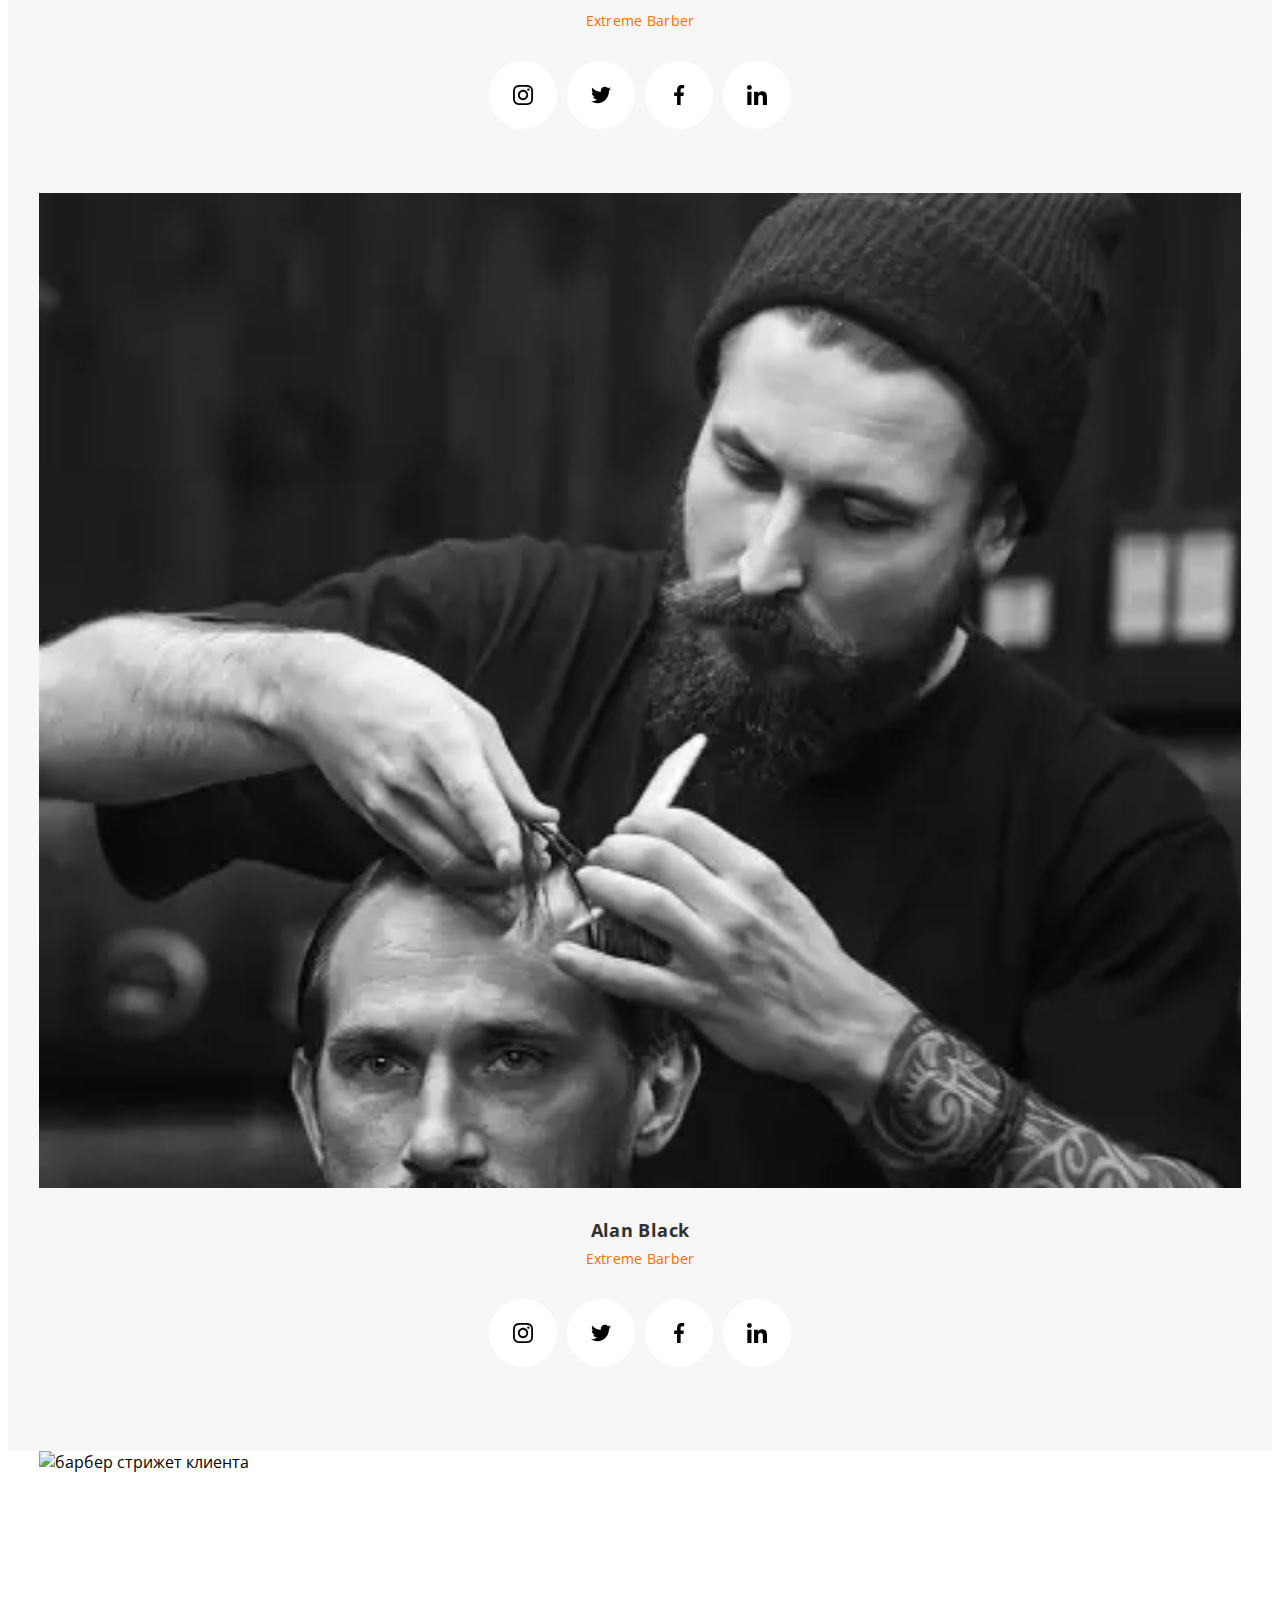
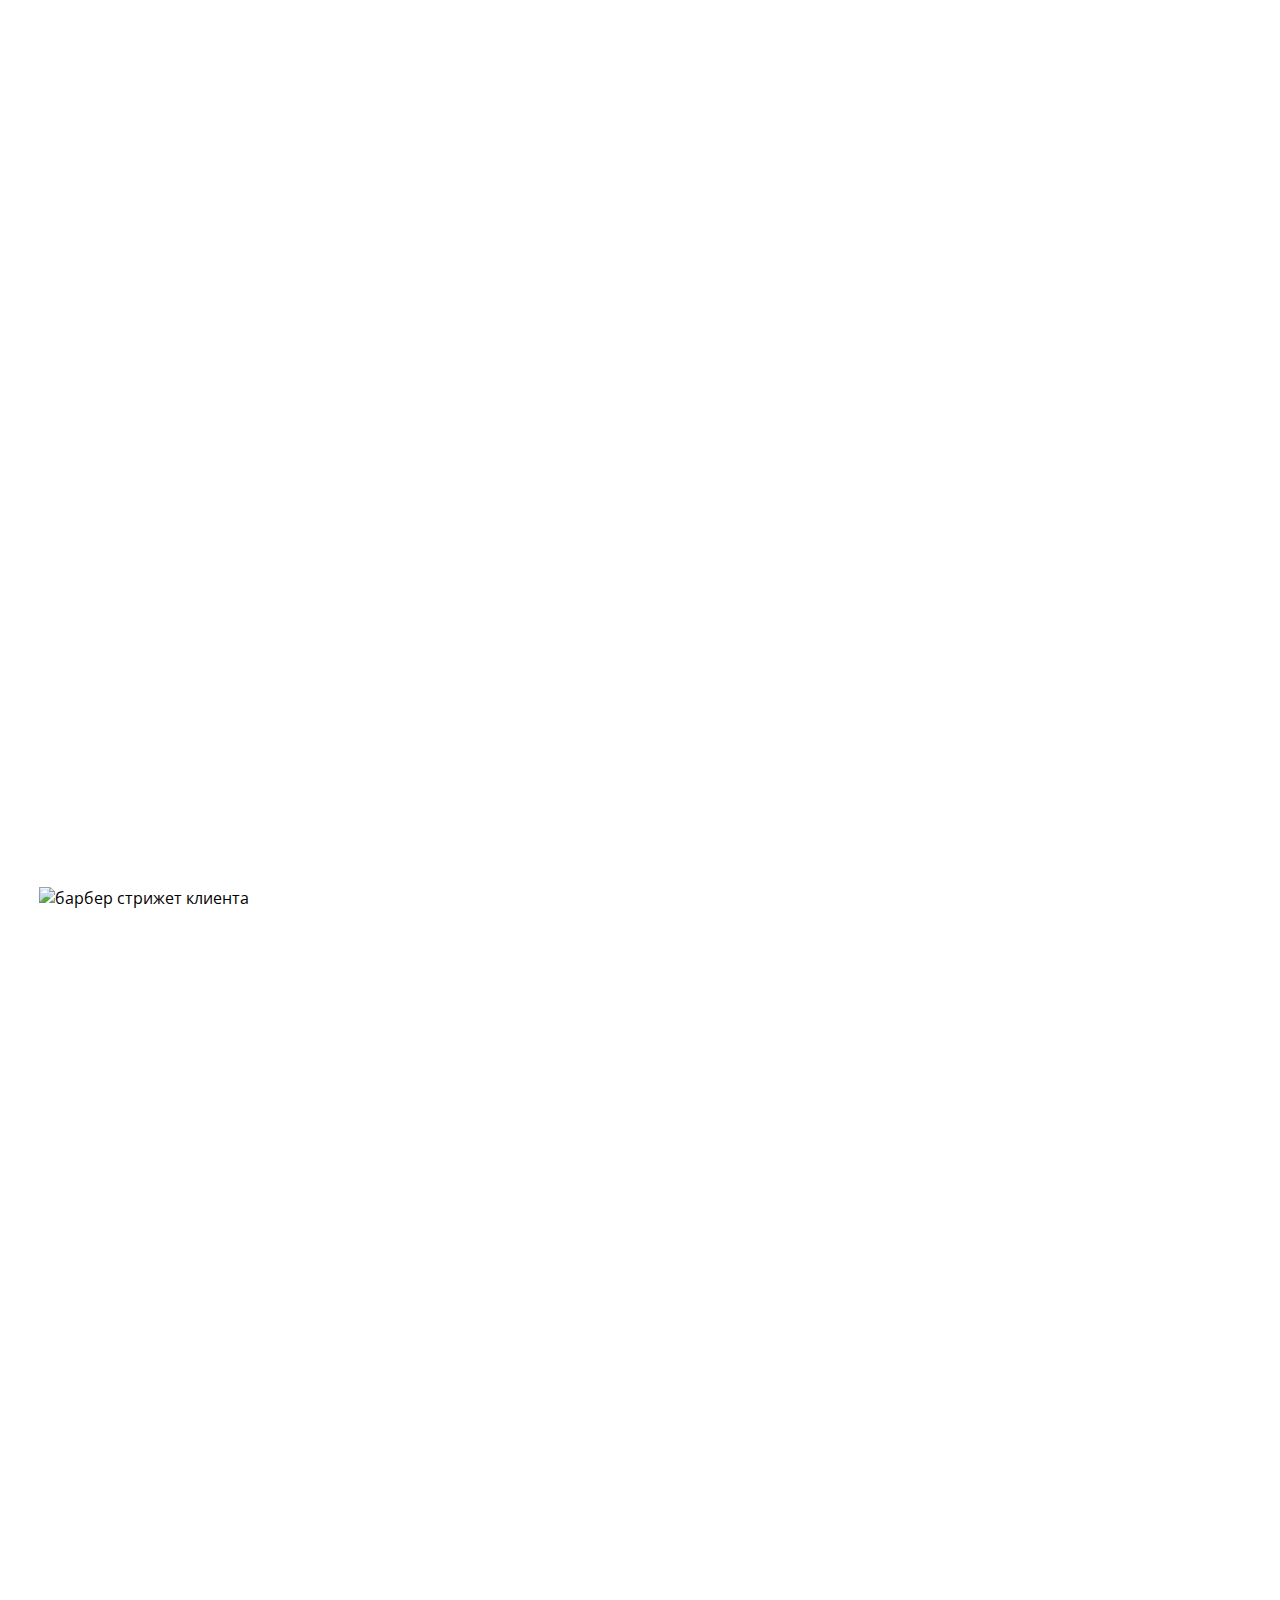
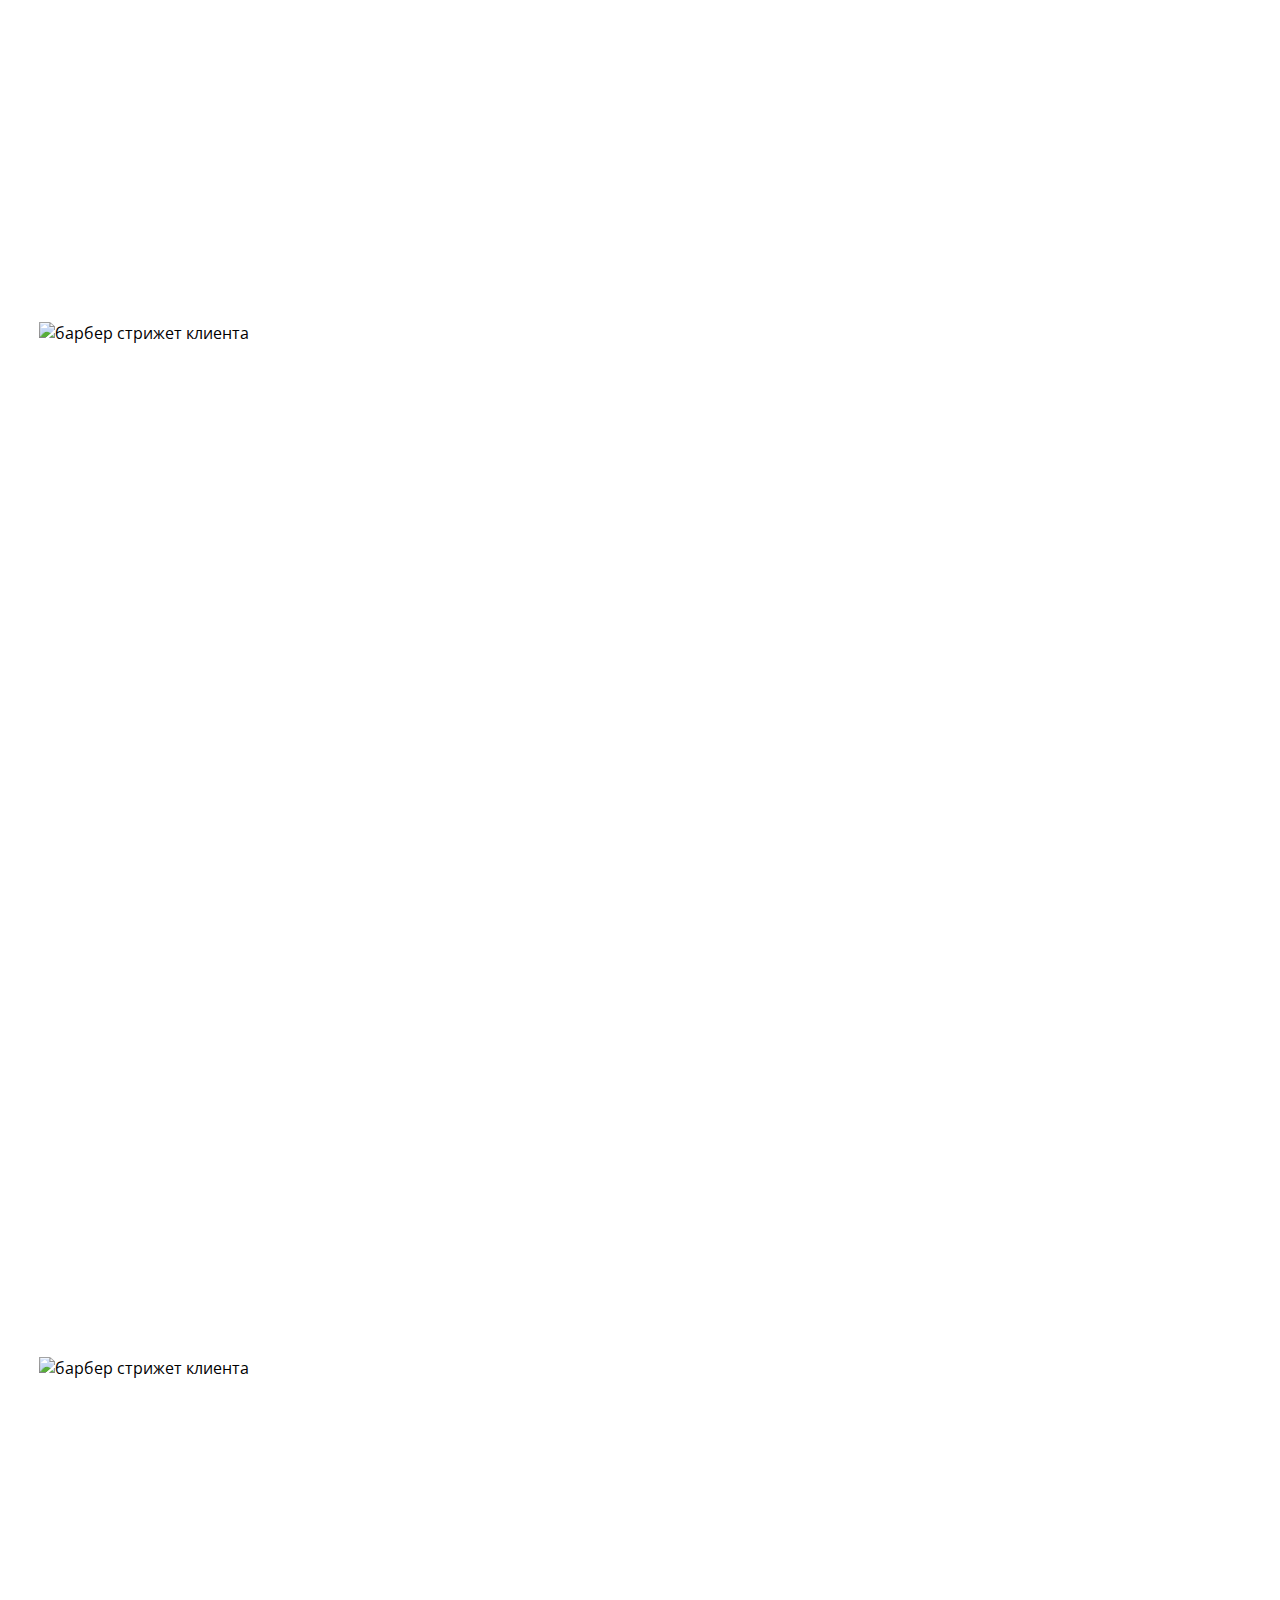
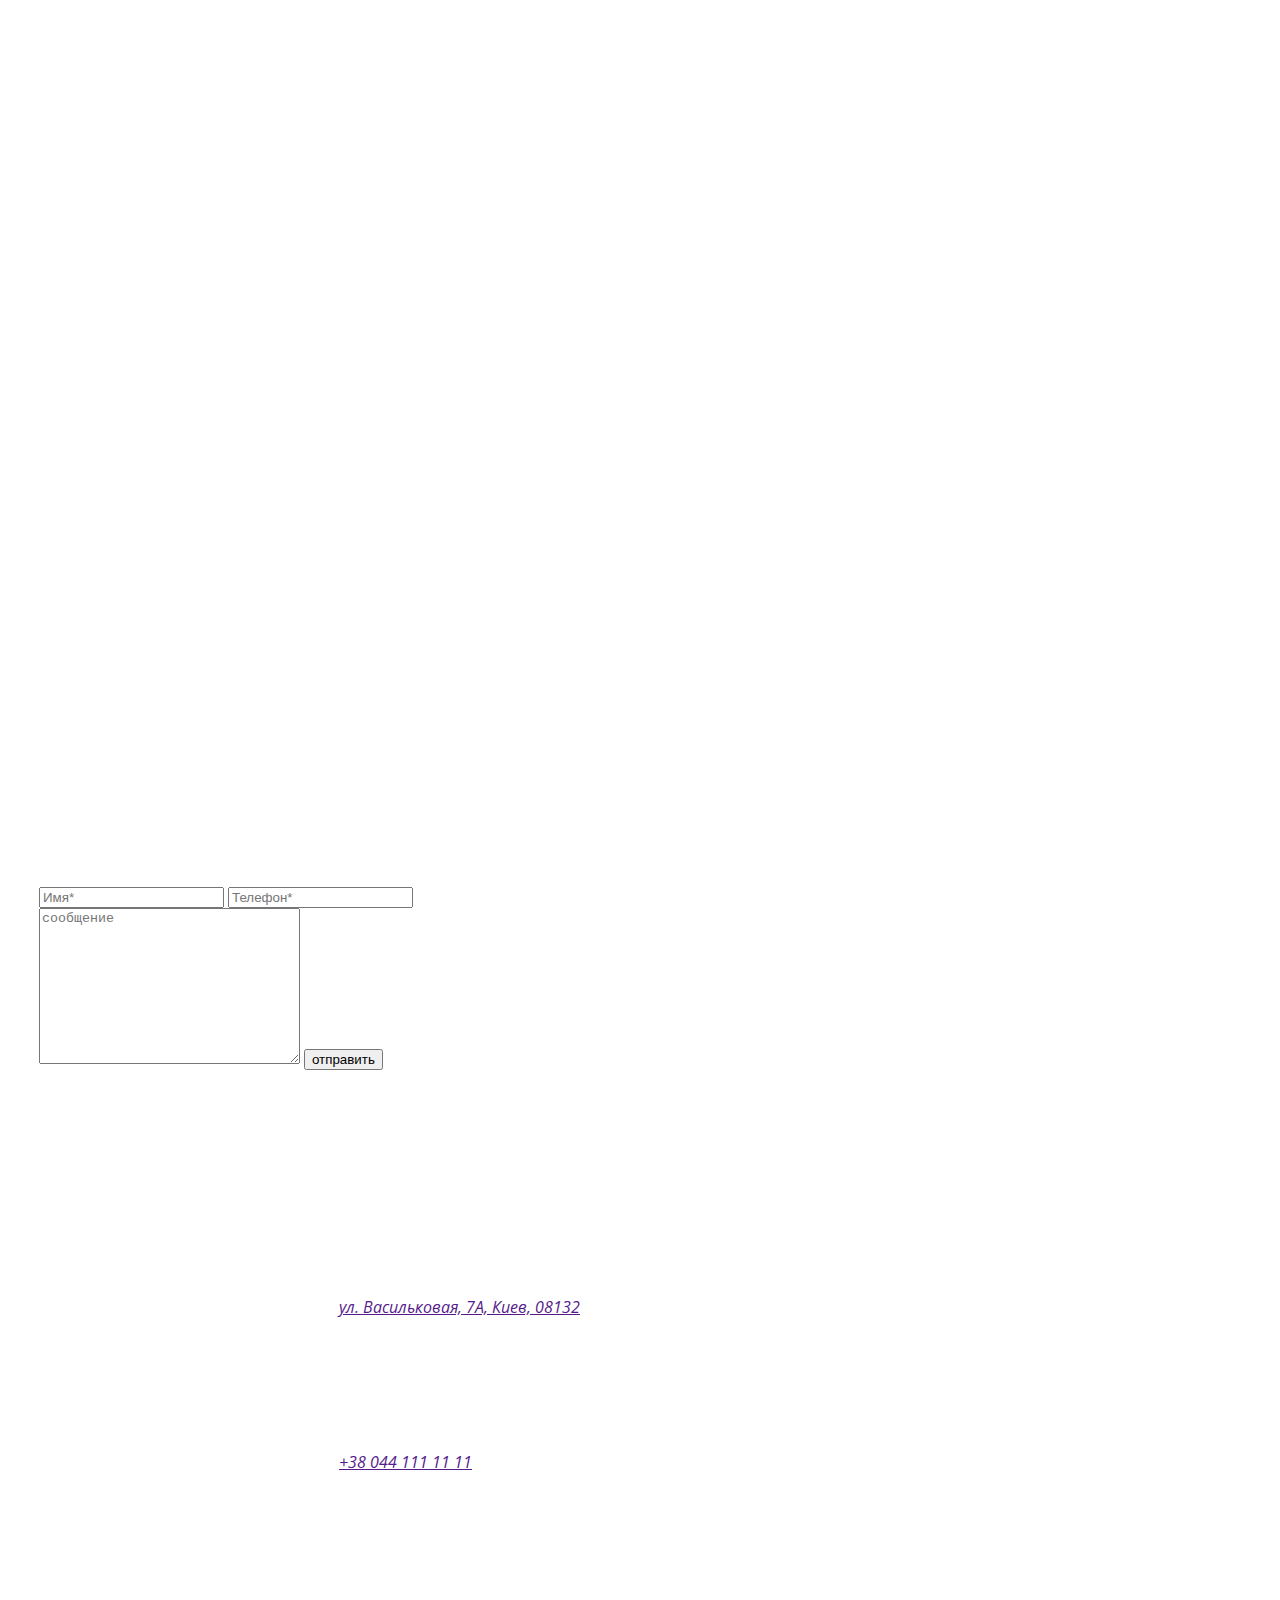
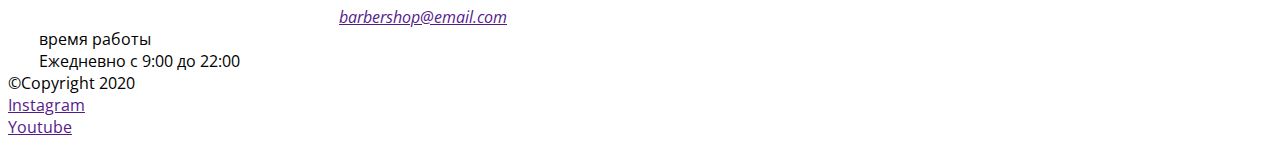
==== commit c12b2a62: "portfolio" ====
--- a/index.html
+++ b/index.html
@@ -94,91 +94,101 @@
         </section>
         <section class="masters">
             <div class="container mastersContainer">
-                <p class="masters__pretitleText">для настоящих ценителей атмосферы</p>
+                <p class="masters__pretitleText pretitleText">для настоящих ценителей атмосферы</p>
                 <h2 class="masters__title title">Наши мастера</h2>
                 <ul class="mastersList list">
                     <li class="mastersList__item">
-                        <div class="mastersList__wrap"><img src="" alt="барбер стрижет клиента" width="418px" height="346px"></div>
+                        <div class="mastersList__wrap">
+                            <picture>
+                                <source srcset="./images/img1JohnSmith.webp 1x, ./images/img1JohnSmith@2x.webp 2x" type="image/webp"/>
+                                <img src="./images/img1JohnSmith.jpg" alt="барбер стрижет клиента" width="418px" height="346px">
+                            </picture></div>
                         <div class="mastersList__bottom">
                             <h4 class="mastersList__name">John Smith</h4>
                             <p class="mastersList__subname">Extreme Barber</p>
                             <ul class="mastersList__socialNetworksList socialNetworksList">
                                 <li class="socialNetworksList__item">
                                     <a class="socialNetworksList__link" href="">
-                                        <svg class="socialNetworksList__icon" width="20px" height="20px" ><use href=""></use></svg>
-                                    </a>
-                                </li>
-                                <li class="socialNetworksList__item">
-                                    <a class="socialNetworksList__link" href="">
-                                        <svg class="socialNetworksList__icon" width="20px" height="20px" ><use href=""></use></svg>
-                                    </a>
-                                </li>
-                                <li class="socialNetworksList__item">
-                                    <a class="socialNetworksList__link" href="">
-                                        <svg class="socialNetworksList__icon" width="20px" height="20px" ><use href=""></use></svg>
-                                    </a>
-                                </li>
-                                <li class="socialNetworksList__item">
-                                    <a class="socialNetworksList__link" href="">
-                                        <svg class="socialNetworksList__icon" width="20px" height="20px" ><use href=""></use></svg>
+                                        <svg class="socialNetworksList__icon" width="20px" height="20px" ><use href="./icon/symbol-defs.svg#icon-instagram"></use></svg>
+                                    </a>
+                                </li>
+                                <li class="socialNetworksList__item">
+                                    <a class="socialNetworksList__link" href="">
+                                        <svg class="socialNetworksList__icon" width="20px" height="20px" ><use href="./icon/symbol-defs.svg#icon-twitter"></use></svg>
+                                    </a>
+                                </li>
+                                <li class="socialNetworksList__item">
+                                    <a class="socialNetworksList__link" href="">
+                                        <svg class="socialNetworksList__icon" width="20px" height="20px" ><use href="./icon/symbol-defs.svg#icon-facebook"></use></svg>
+                                    </a>
+                                </li>
+                                <li class="socialNetworksList__item">
+                                    <a class="socialNetworksList__link" href="">
+                                        <svg class="socialNetworksList__icon" width="20px" height="20px" ><use href="./icon/symbol-defs.svg#icon-linkedin"></use></svg>
                                     </a>
                                 </li>
                             </ul>
                         </div>
                     </li>
                     <li class="mastersList__item">
-                        <div class="mastersList__wrap"><img src="" alt="барбер стрижет клиента" width="418px" height="346px"></div>
-                        <div>
+                        <div class="mastersList__wrap">
+                            <picture>
+                                <source srcset="./images/img2MicheleDoe.webp 1x, ./images/img2MicheleDoe@2x.webp 2x " type="image/webp">
+                            <img src="./images/img2MicheleDoe.jpg" alt="барбер стрижет клиента" width="418px" height="346px"></picture></div>
+                        <div class="mastersList__bottom">
                             <h4 class="mastersList__name">Michele Doe</h4>
                             <p class="mastersList__subname">Extreme Barber</p>
                             <ul class="mastersList__socialNetworksList socialNetworksList">
                                 <li class="socialNetworksList__item">
                                     <a class="socialNetworksList__link" href="">
-                                        <svg class="socialNetworksList__icon" width="20px" height="20px" ><use href=""></use></svg>
-                                    </a>
-                                </li>
-                                <li class="socialNetworksList__item">
-                                    <a class="socialNetworksList__link" href="">
-                                        <svg class="socialNetworksList__icon" width="20px" height="20px" ><use href=""></use></svg>
-                                    </a>
-                                </li>
-                                <li class="socialNetworksList__item">
-                                    <a class="socialNetworksList__link" href="">
-                                        <svg class="socialNetworksList__icon" width="20px" height="20px" ><use href=""></use></svg>
-                                    </a>
-                                </li>
-                                <li class="socialNetworksList__item">
-                                    <a class="socialNetworksList__link" href="">
-                                        <svg class="socialNetworksList__icon" width="20px" height="20px" ><use href=""></use></svg>
+                                        <svg class="socialNetworksList__icon" width="20px" height="20px" ><use href="./icon/symbol-defs.svg#icon-instagram"></use></svg>
+                                    </a>
+                                </li>
+                                <li class="socialNetworksList__item">
+                                    <a class="socialNetworksList__link" href="">
+                                        <svg class="socialNetworksList__icon" width="20px" height="20px" ><use href="./icon/symbol-defs.svg#icon-twitter"></use></svg>
+                                    </a>
+                                </li>
+                                <li class="socialNetworksList__item">
+                                    <a class="socialNetworksList__link" href="">
+                                        <svg class="socialNetworksList__icon" width="20px" height="20px" ><use href="./icon/symbol-defs.svg#icon-facebook"></use></svg>
+                                    </a>
+                                </li>
+                                <li class="socialNetworksList__item">
+                                    <a class="socialNetworksList__link" href="">
+                                        <svg class="socialNetworksList__icon" width="20px" height="20px" ><use href="./icon/symbol-defs.svg#icon-linkedin"></use></svg>
                                     </a>
                                 </li>
                             </ul>
                         </div>
                     </li>
                     <li class="mastersList__item">
-                        <div class="mastersList__wrap"><img src="" alt="барбер стрижет клиента" width="418px" height="346px"></div>
-                        <div>
+                        <div class="mastersList__wrap">
+                            <picture>
+                                <source srcset="./images/img3AlanBlack.webp 1x, ./images/img3AlanBlack@2x.webp 2x" type="image/webp">
+                            <img src="./images/img3AlanBlack.jpg" alt="барбер стрижет клиента" width="418px" height="346px"></picture></div>
+                        <div class="mastersList__bottom">
                             <h4 class="mastersList__name">Alan Black</h4>
                             <p class="mastersList__subname">Extreme Barber</p>
                             <ul class="mastersList__socialNetworksList socialNetworksList">
                                 <li class="socialNetworksList__item">
                                     <a class="socialNetworksList__link" href="">
-                                        <svg class="socialNetworksList__icon" width="20px" height="20px" ><use href=""></use></svg>
-                                    </a>
-                                </li>
-                                <li class="socialNetworksList__item">
-                                    <a class="socialNetworksList__link" href="">
-                                        <svg class="socialNetworksList__icon" width="20px" height="20px" ><use href=""></use></svg>
-                                    </a>
-                                </li>
-                                <li class="socialNetworksList__item">
-                                    <a class="socialNetworksList__link" href="">
-                                        <svg class="socialNetworksList__icon" width="20px" height="20px" ><use href=""></use></svg>
-                                    </a>
-                                </li>
-                                <li class="socialNetworksList__item">
-                                    <a class="socialNetworksList__link" href="">
-                                        <svg class="socialNetworksList__icon" width="20px" height="20px" ><use href=""></use></svg>
+                                        <svg class="socialNetworksList__icon" width="20px" height="20px" ><use href="./icon/symbol-defs.svg#icon-instagram"></use></svg>
+                                    </a>
+                                </li>
+                                <li class="socialNetworksList__item">
+                                    <a class="socialNetworksList__link" href="">
+                                        <svg class="socialNetworksList__icon" width="20px" height="20px" ><use href="./icon/symbol-defs.svg#icon-twitter"></use></svg>
+                                    </a>
+                                </li>
+                                <li class="socialNetworksList__item">
+                                    <a class="socialNetworksList__link" href="">
+                                        <svg class="socialNetworksList__icon" width="20px" height="20px" ><use href="./icon/symbol-defs.svg#icon-facebook"></use></svg>
+                                    </a>
+                                </li>
+                                <li class="socialNetworksList__item">
+                                    <a class="socialNetworksList__link" href="">
+                                        <svg class="socialNetworksList__icon" width="20px" height="20px" ><use href="./icon/symbol-defs.svg#icon-linkedin"></use></svg>
                                     </a>
                                 </li>
                             </ul>
--- a/css/main.min.css
+++ b/css/main.min.css
@@ -1,2 +1,2 @@
-@import url("https://fonts.googleapis.com/css2?family=Open+Sans:wght@400;600;700&family=Raleway:wght@700&display=swap");.container{padding-left:31px;padding-right:31px;margin-right:auto;margin-left:auto}.hero__pretitleText,.pretitleText{font-weight:600;font-size:11px;line-height:1.36;letter-spacing:0.1em;text-transform:uppercase;display:-webkit-box;display:-ms-flexbox;display:flex;-webkit-box-align:center;-ms-flex-align:center;align-items:center}.hero__pretitleText::before,.pretitleText::before{margin-right:20px}.hero__subtitleText,.description__subtitleText{font-size:16px;line-height:1.62;letter-spacing:0.02em}.hero__pretitleText::before,.pretitleText::before{content:'';display:inline-block;width:60px;border-bottom:1px solid rgba(157,164,189,0.6)}.title{font-family:"Raleway";font-weight:bold;font-size:42px;line-height:1.16;letter-spacing:0.05em;color:#fff}.description,.price,.benefits{padding-top:84px;padding-bottom:84px}body{font-family:"Open Sans"}ul{margin-top:0px;margin-bottom:0px;padding-left:0px}li{list-style-type:none;margin-top:0px;margin-bottom:0px}img{display:block;width:100%;height:auto}h1,h2,h3,h4{margin:0}p{margin:0}.hero{padding-top:40px;padding-bottom:183px;background-image:url("../css/../images/heroFirst.jpg");background-size:cover;background-position:center;background-repeat:no-repeat}@media (min-device-pixel-ratio: 2), (-webkit-min-device-pixel-ratio: 2), (min-resolution: 192dpi), (min-resolution: 2dppx){.hero{background-image:url("../css/../images/heroFirst@2x.jpg")}}.hero__topLine{display:-webkit-box;display:-ms-flexbox;display:flex;-webkit-box-align:center;-ms-flex-align:center;align-items:center;-webkit-box-pack:justify;-ms-flex-pack:justify;justify-content:space-between;margin-bottom:112px}.hero__pretitleText{color:rgba(157,164,189,0.6);margin-bottom:20px;display:-webkit-box;display:-ms-flexbox;display:flex;-webkit-box-align:center;-ms-flex-align:center;align-items:center}.hero__pretitleText::before{margin-right:20px}.hero__title{font-family:"Raleway";font-weight:bold;font-size:48px;line-height:1.16;letter-spacing:0.05em;color:#fff;margin-bottom:20px}.hero__subtitleText{color:#9DA4BD}.btnOpen{background-color:transparent;border:none}.heroContainer{max-width:480px;max-height:580px;min-width:320px}.description__title{font-family:"Raleway";font-weight:bold;font-size:28px;line-height:1.17;letter-spacing:0.05em;color:#303030;margin-bottom:20px}.description__subtitleText{color:#555;margin-bottom:20px}.description__text{font-size:14px;line-height:1.85;letter-spacing:0.02em;color:#555;margin-bottom:40px}.button{min-width:160px;min-height:40px;border:1px solid #FF6C00;border-radius:25px;background-color:transparent;font-weight:600;font-size:12px;line-height:1.33;letter-spacing:0.09em;text-transform:uppercase;color:#303030}.pretitleText{color:#303030;margin-bottom:20px}.price__pretitleText{color:rgba(157,164,189,0.6)}.price{background-color:#111319}.price__btnCentr{text-align:center}.price__button{color:#fff}.title{margin-bottom:44px}.priceWrap{padding:30px;background-image:-webkit-gradient(linear, left top, left bottom, from(#171A24), to(rgba(23,26,36,0.2)));background-image:linear-gradient(180deg, #171A24 0%, rgba(23,26,36,0.2) 100%);margin-bottom:80px}.priceList__service,.priceList__cost{font-size:14px;line-height:2.14;letter-spacing:0.02em;color:#9DA4BD}.priceList__item{display:-webkit-box;display:-ms-flexbox;display:flex;-webkit-box-pack:justify;-ms-flex-pack:justify;justify-content:space-between}.benefits__title{color:#303030}.benefits__subtitleText{line-height:1.66;letter-spacing:0.02em;color:#555;font-family:18px;margin-bottom:20px}.blocBenefits{max-width:418px;margin:0 auto}.benefitsList{display:-webkit-box;display:-ms-flexbox;display:flex;-ms-flex-wrap:wrap;flex-wrap:wrap;-ms-flex-pack:distribute;justify-content:space-around}.benefitsList__item{display:block;text-align:center}.benefitsList__item:nth-child(even){margin-top:30px}.benefitsList__item:nth-child(odd){margin-right:30px}.benefitsList__number{font-weight:bold;font-size:42px;line-height:1.35;text-align:center;letter-spacing:0.05em;color:#303030;display:-webkit-box;display:-ms-flexbox;display:flex;-webkit-box-pack:center;-ms-flex-pack:center;justify-content:center;margin-bottom:6px}.benefitsList__number::after{content:'+';font-weight:600;font-size:16px;line-height:1.37;text-align:center;color:#FF6C00;margin-top:5px}.benefitsList__textList{font-weight:600;font-size:11px;line-height:1.36;text-align:center;color:#303030;display:inline-block;max-width:122px}.textList--gift{max-width:130px}
+@import url("https://fonts.googleapis.com/css2?family=Open+Sans:wght@400;600;700&family=Raleway:wght@700&display=swap");.container{padding-left:31px;padding-right:31px;margin-right:auto;margin-left:auto}.hero__pretitleText,.pretitleText{font-weight:600;font-size:11px;line-height:1.36;letter-spacing:0.1em;text-transform:uppercase;display:-webkit-box;display:-ms-flexbox;display:flex;-webkit-box-align:center;-ms-flex-align:center;align-items:center}.hero__pretitleText::before,.pretitleText::before{margin-right:20px}.hero__subtitleText,.description__subtitleText{font-size:16px;line-height:1.62;letter-spacing:0.02em}.hero__pretitleText::before,.pretitleText::before{content:'';display:inline-block;width:60px;border-bottom:1px solid rgba(157,164,189,0.6)}.title{font-family:"Raleway";font-weight:bold;font-size:42px;line-height:1.16;letter-spacing:0.05em;color:#fff}.description,.price,.benefits,.masters{padding-top:84px;padding-bottom:84px}body{font-family:"Open Sans"}ul{margin-top:0px;margin-bottom:0px;padding-left:0px}li{list-style-type:none;margin-top:0px;margin-bottom:0px}img{display:block;width:100%;height:auto}h1,h2,h3,h4{margin:0}p{margin:0}.hero{padding-top:40px;padding-bottom:183px;background-image:url("../css/../images/heroFirst.jpg");background-size:cover;background-position:center;background-repeat:no-repeat}@media (min-device-pixel-ratio: 2), (-webkit-min-device-pixel-ratio: 2), (min-resolution: 192dpi), (min-resolution: 2dppx){.hero{background-image:url("../css/../images/heroFirst@2x.jpg")}}.hero__topLine{display:-webkit-box;display:-ms-flexbox;display:flex;-webkit-box-align:center;-ms-flex-align:center;align-items:center;-webkit-box-pack:justify;-ms-flex-pack:justify;justify-content:space-between;margin-bottom:112px}.hero__pretitleText{color:rgba(157,164,189,0.6);margin-bottom:20px;display:-webkit-box;display:-ms-flexbox;display:flex;-webkit-box-align:center;-ms-flex-align:center;align-items:center}.hero__pretitleText::before{margin-right:20px}.hero__title{font-family:"Raleway";font-weight:bold;font-size:48px;line-height:1.16;letter-spacing:0.05em;color:#fff;margin-bottom:20px}.hero__subtitleText{color:#9DA4BD}.btnOpen{background-color:transparent;border:none}.heroContainer{max-width:480px;max-height:580px;min-width:320px}.description__title{font-family:"Raleway";font-weight:bold;font-size:28px;line-height:1.17;letter-spacing:0.05em;color:#303030;margin-bottom:20px}.description__subtitleText{color:#555;margin-bottom:20px}.description__text{font-size:14px;line-height:1.85;letter-spacing:0.02em;color:#555;margin-bottom:40px}.button{min-width:160px;min-height:40px;border:1px solid #FF6C00;border-radius:25px;background-color:transparent;font-weight:600;font-size:12px;line-height:1.33;letter-spacing:0.09em;text-transform:uppercase;color:#303030}.pretitleText{color:#303030;margin-bottom:20px}.price__pretitleText{color:rgba(157,164,189,0.6)}.price{background-color:#111319}.price__btnCentr{text-align:center}.price__button{color:#fff}.title{margin-bottom:44px}.priceWrap{padding:30px;background-image:-webkit-gradient(linear, left top, left bottom, from(#171A24), to(rgba(23,26,36,0.2)));background-image:linear-gradient(180deg, #171A24 0%, rgba(23,26,36,0.2) 100%);margin-bottom:80px}.priceList__service,.priceList__cost{font-size:14px;line-height:2.14;letter-spacing:0.02em;color:#9DA4BD}.priceList__item{display:-webkit-box;display:-ms-flexbox;display:flex;-webkit-box-pack:justify;-ms-flex-pack:justify;justify-content:space-between}.benefits__title{color:#303030}.benefits__subtitleText{line-height:1.66;letter-spacing:0.02em;color:#555;font-family:18px;margin-bottom:20px}.blocBenefits{max-width:418px;margin:0 auto}.benefitsList{display:-webkit-box;display:-ms-flexbox;display:flex;-ms-flex-wrap:wrap;flex-wrap:wrap;-ms-flex-pack:distribute;justify-content:space-around}.benefitsList__item{display:block;text-align:center;background-color:#F7F7F7}.benefitsList__item:nth-child(even){margin-top:30px}.benefitsList__item:nth-child(odd){margin-right:30px;margin-bottom:30px}.benefitsList__number{font-weight:bold;font-size:42px;line-height:1.35;text-align:center;letter-spacing:0.05em;color:#303030;display:-webkit-box;display:-ms-flexbox;display:flex;-webkit-box-pack:center;-ms-flex-pack:center;justify-content:center;margin-bottom:6px}.benefitsList__number::after{content:'+';font-weight:600;font-size:16px;line-height:1.37;text-align:center;color:#FF6C00;margin-top:5px}.benefitsList__textList{font-weight:600;font-size:11px;line-height:1.36;text-align:center;color:#303030;display:inline-block;max-width:122px}.textList--gift{max-width:130px}.masters{background-color:#F7F7F7}.masters__title{color:#303030}.mastersList__wrap{margin-bottom:30px}.mastersList__bottom{text-align:center}.mastersList__item:not(:last-child){margin-bottom:64px}.mastersList__name{font-size:18px;line-height:1.38;letter-spacing:0.02em;color:#303030;margin-bottom:8px}.mastersList__subname{font-size:14px;line-height:1.35;text-align:center;letter-spacing:0.02em;color:#FF6C00;margin-bottom:30px}.socialNetworksList{display:-webkit-box;display:-ms-flexbox;display:flex;-webkit-box-pack:center;-ms-flex-pack:center;justify-content:center}.socialNetworksList__link{display:-webkit-box;display:-ms-flexbox;display:flex;-webkit-box-align:center;-ms-flex-align:center;align-items:center;-webkit-box-pack:center;-ms-flex-pack:center;justify-content:center;width:44px;height:44px;padding:12px;border-radius:50%;background-color:#fff}.socialNetworksList__item:not(:last-child){margin-right:10px}
 /*# sourceMappingURL=main.min.css.map */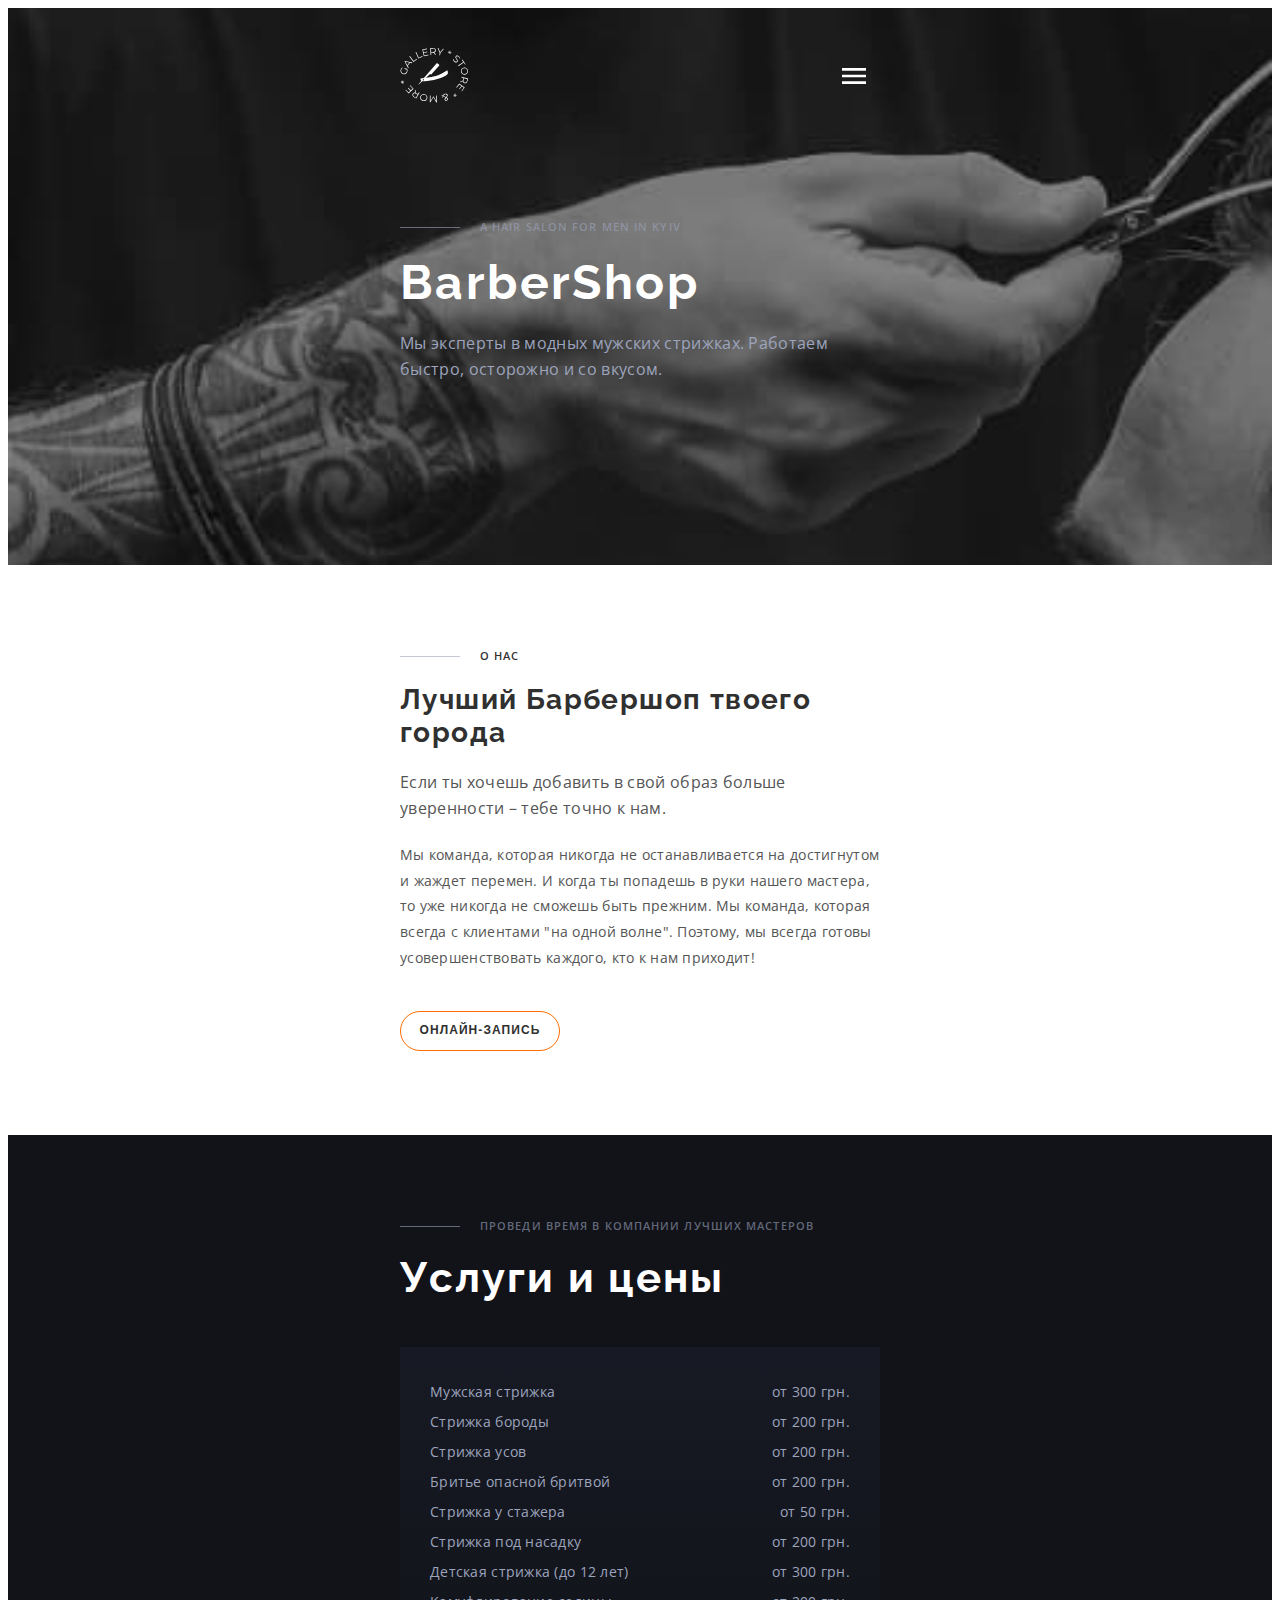
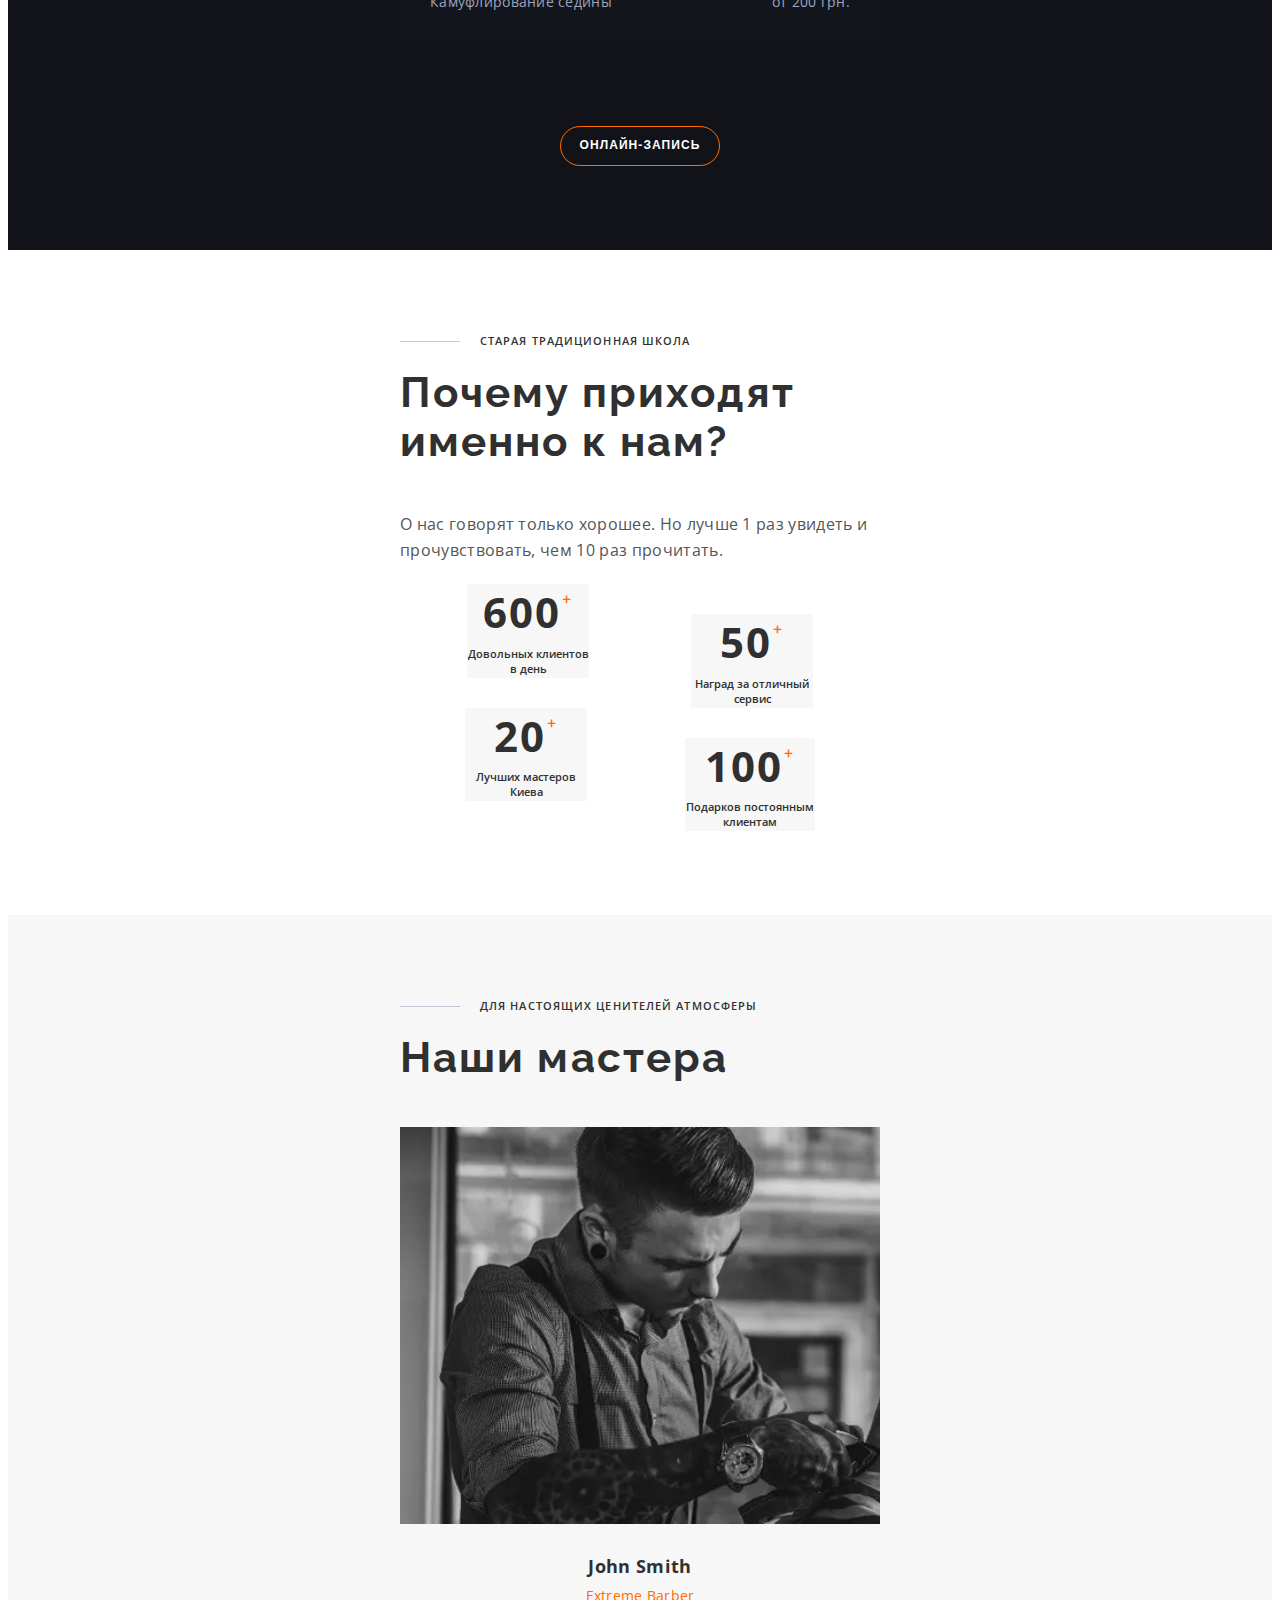
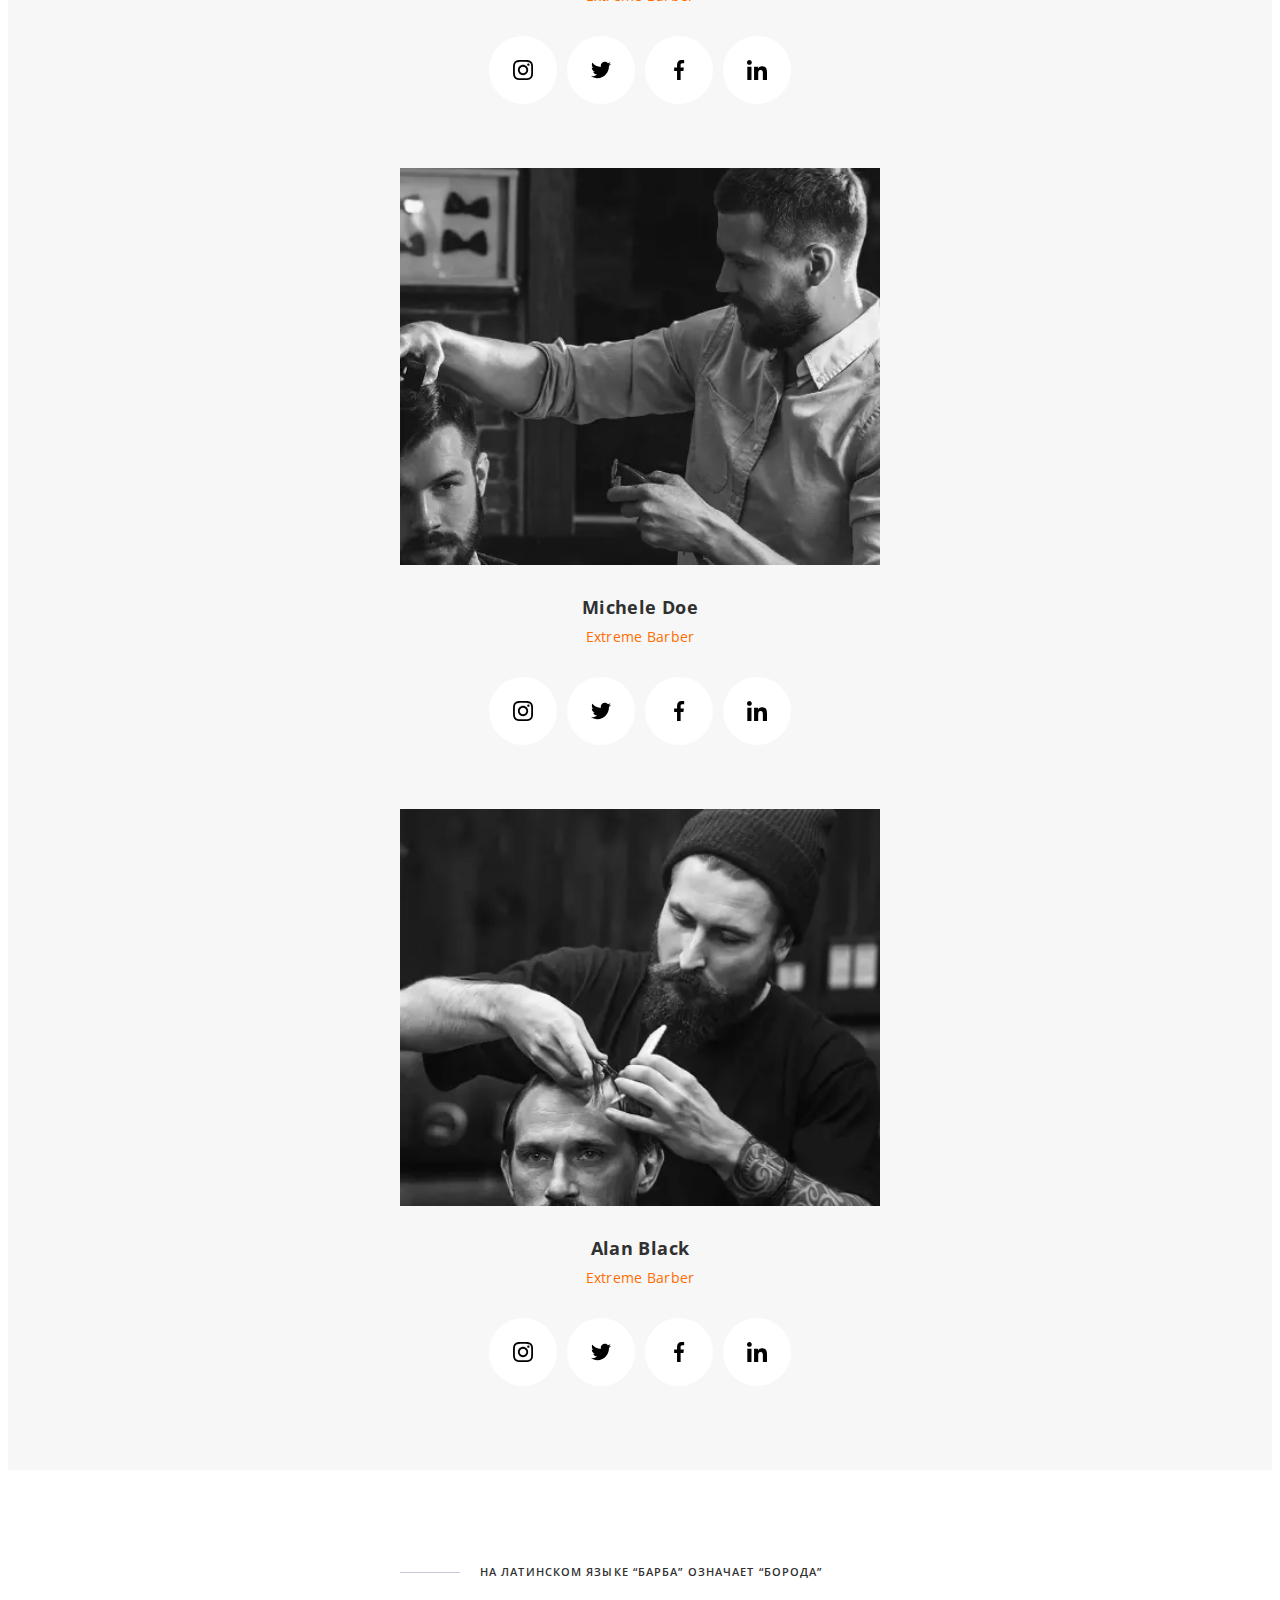
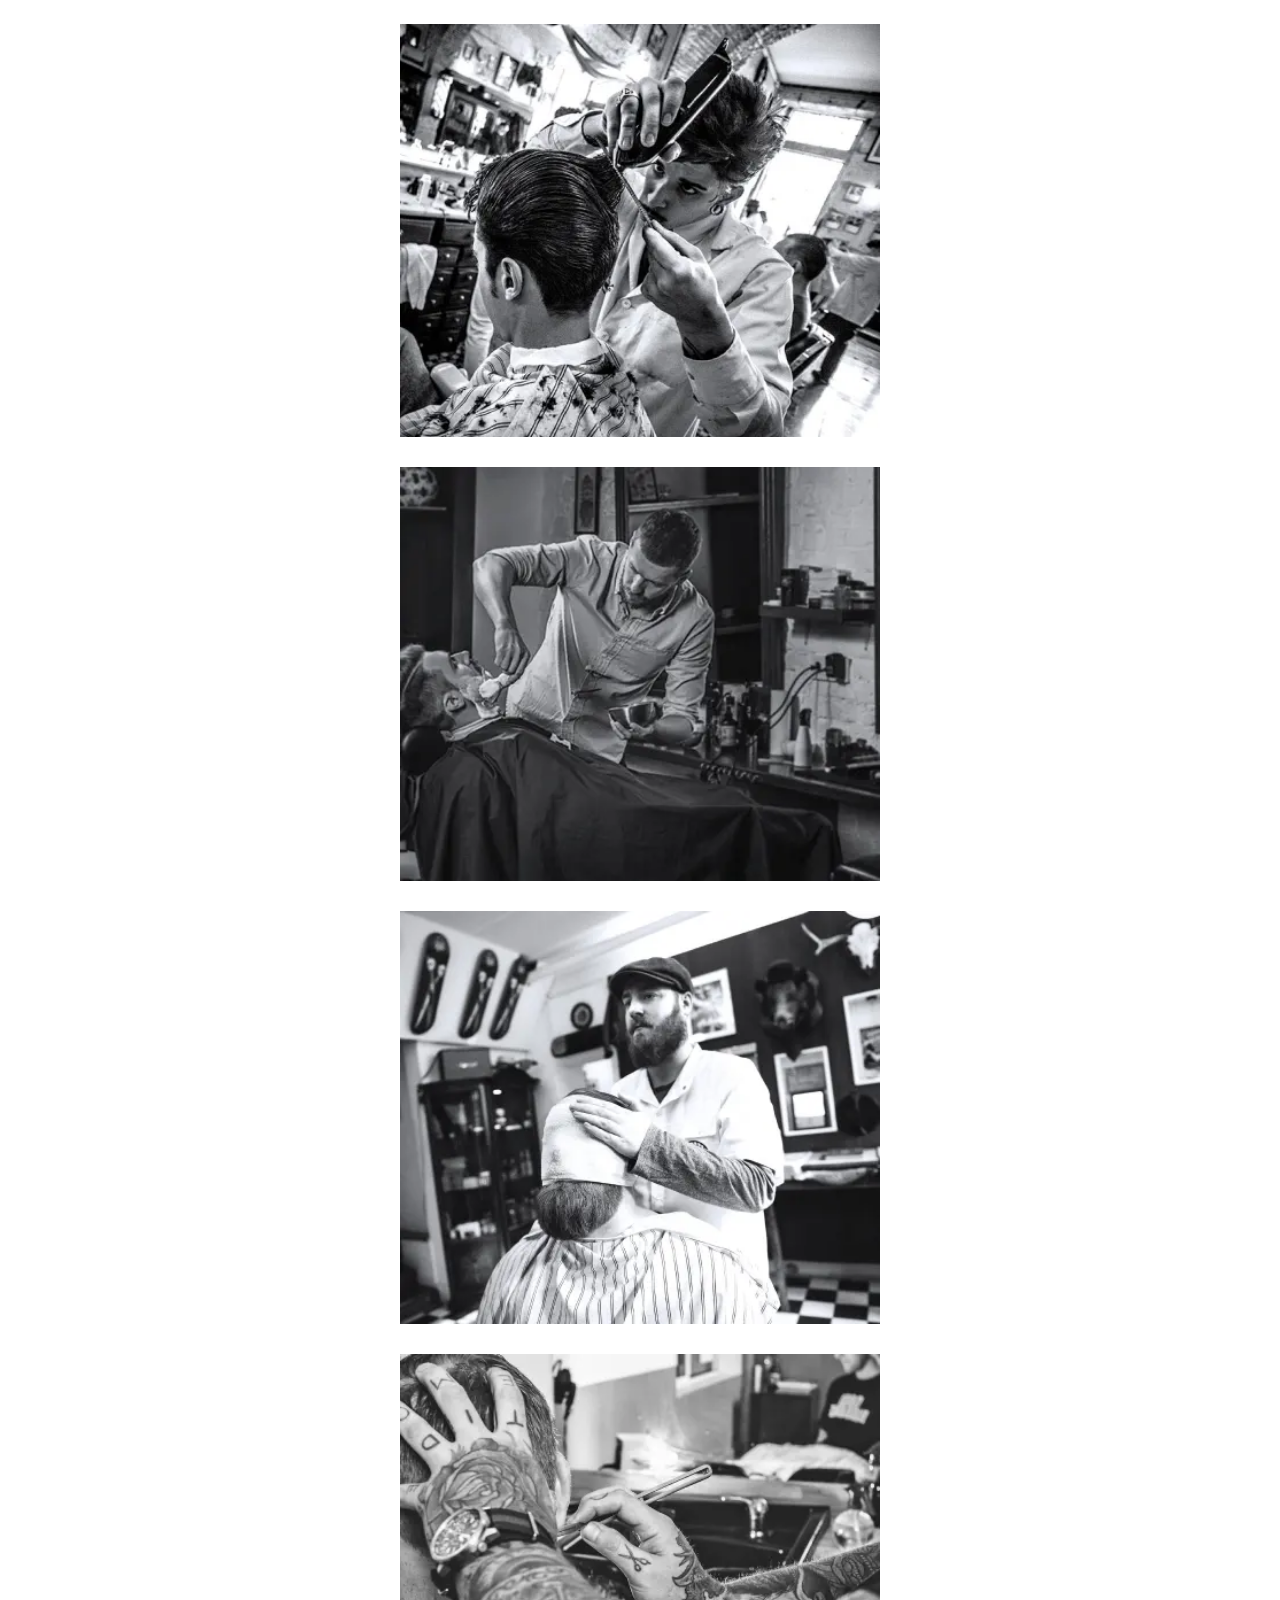
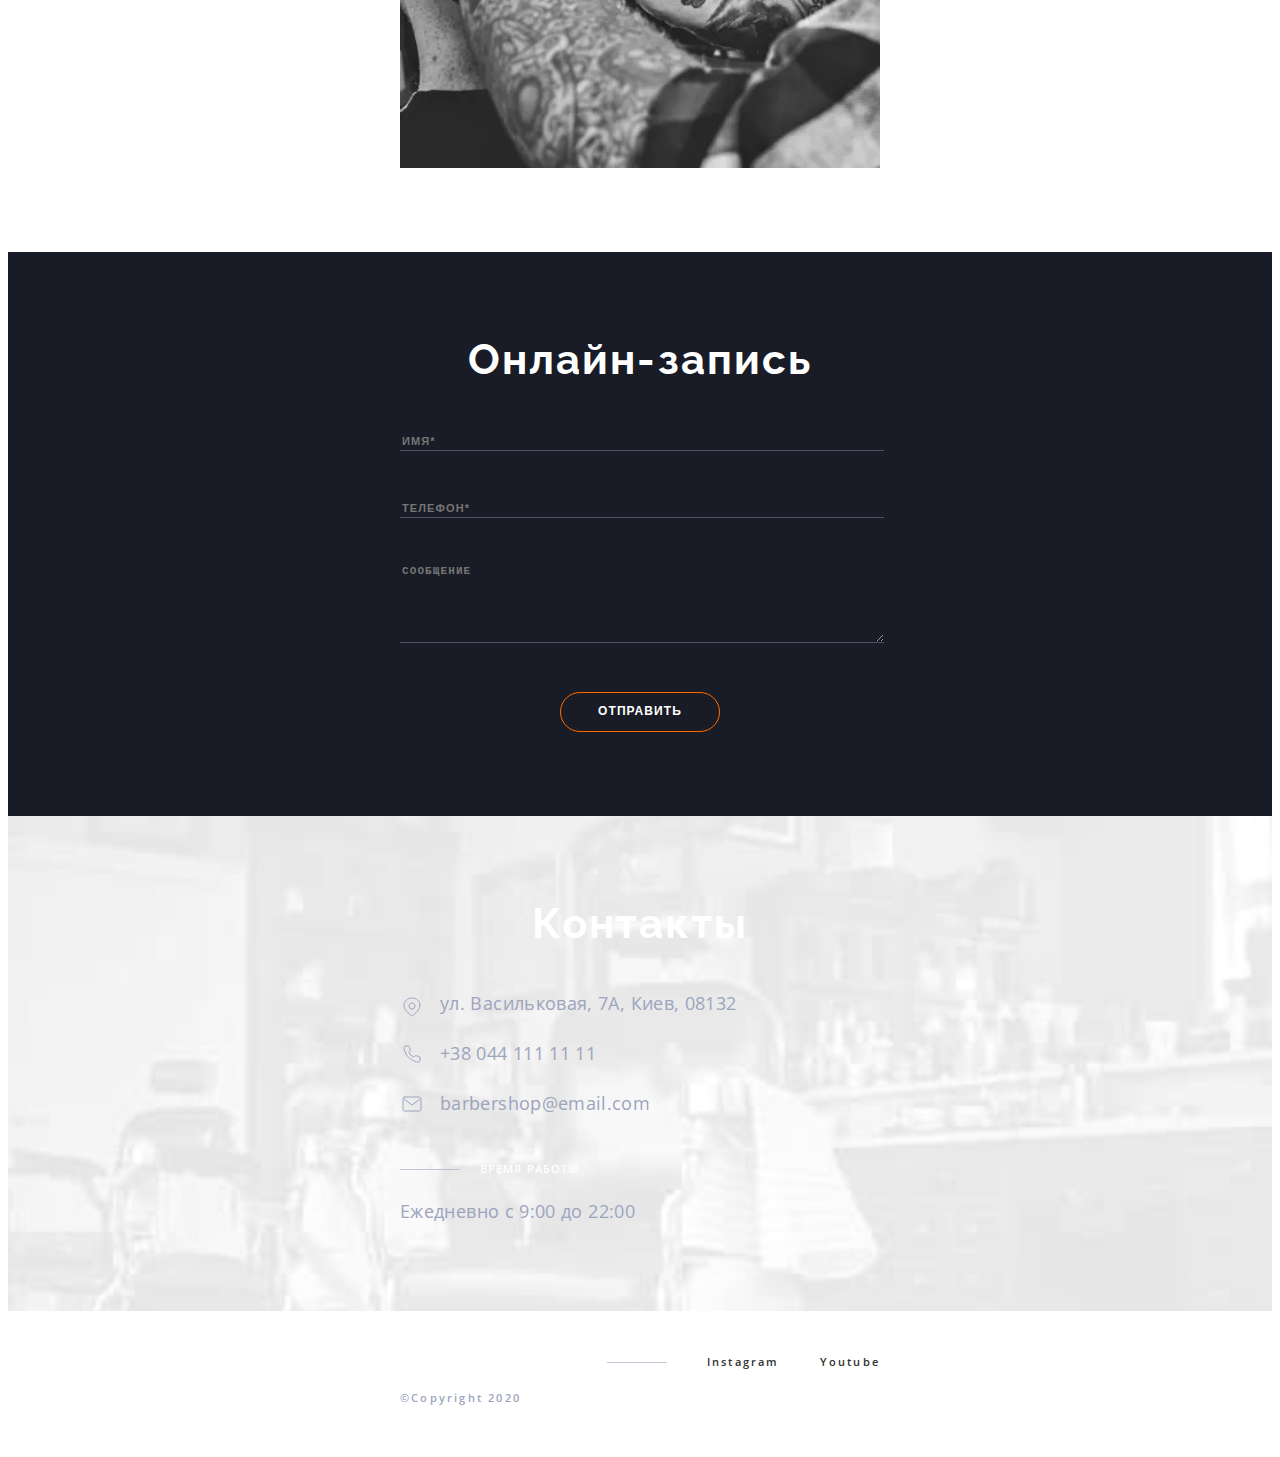
==== commit 3611db05: "footer" ====
--- a/index.html
+++ b/index.html
@@ -200,12 +200,24 @@
         <section class="portfolio">
             <div class="container portfolioContainer">
                 <h2 hidden> portfolio</h2>
-                <p class="portfolio__pretitleText"></p>
+                <p class="portfolio__pretitleText pretitleText">На латинском языке “барба” означает “борода”</p>
                 <ul class="portfolioList list">
-                    <li class="portfolioList__item"><img src="" alt="барбер стрижет клиента" width="418" height="360"></li>
-                    <li class="portfolioList__item"><img src="" alt="барбер стрижет клиента" width="418" height="360"></li>
-                    <li class="portfolioList__item"><img src="" alt="барбер стрижет клиента" width="418" height="360"></li>
-                    <li class="portfolioList__item"><img src="" alt="барбер стрижет клиента" width="418" height="360"></li>
+                    <li class="portfolioList__item">
+                        <picture>
+                            <source srcset="./images/imagefirst.webp 1x, ./images/imagefirst@2x.webp 2x" type="image/webp">
+                            <img src="./images/imagefirst.jpg" alt="барбер стрижет клиента" width="418" height="360"></picture></li>
+                    <li class="portfolioList__item">
+                        <picture>
+                            <source srcset="./images/imageSecond.webp 1x, ./images/imageSecond@2x.webp 2x" type="image/webp">
+                            <img src="./images/imageSecond.jpg" alt="барбер стрижет клиента" width="418" height="360"></picture></li>
+                    <li class="portfolioList__item">
+                        <picture>
+                            <source srcset="./images/imageThird.webp 1x, ./images/imageThird@2x.webp 2x" type="image/webp">
+                            <img src="./images/imageThird.jpg" alt="барбер стрижет клиента" width="418" height="360"></picture></li>
+                    <li class="portfolioList__item">
+                        <picture>
+                            <source srcset="./images/imageFourth.webp 1x, ./images/imageFourth@2x.webp 2x" type="image/webp">
+                            <img src="./images/imageFourth.jpg" alt="барбер стрижет клиента" width="418" height="360"></picture></li>
                 </ul>               
             </div>
         </section>
@@ -215,10 +227,10 @@
                 <form class="formOnline" action="#">
                     <div class="formOnlineWrap">
                         <input class="formInput" type="text" name="online-name" placeholder="Имя*" >
-                        <input class="formInput" type="text" name="tel" placeholder="Телефон*" >                        
+                        <input class="formInput" type="tel" name="telnamber" placeholder="Телефон*" >                        
                     </div>
-                    <textarea class="formText" name="formText" id="" cols="30" rows="10" placeholder="сообщение"></textarea>
-                    <button class="form__button" type="button">отправить</button>
+                    <textarea class="formTextarea" name="formText" id="" cols="30" rows="10" placeholder="сообщение"></textarea>
+                    <button class="form__button button" type="button">отправить</button>
                 </form>
             </div>
         </section>
@@ -228,39 +240,41 @@
                 <address class="contactsAddress">
                     <ul class="contactsList list">
                         <li class="contactsList__item">
-                            <a class="contactsList__link" href="">
-                                <svg class="contactsList__icon">
-                                    <use></use>
+                            <a class="contactsList__link location" href="">
+                                <svg class="contactsList__icon" width="24" height="24">
+                                    <use href="./icon/symbol-defs.svg#icon-map-pin"></use>
                                 </svg>ул. Васильковая, 7А, Киев, 08132
                             </a>
                         </li>
                         <li class="contactsList__item">
-                            <a class="contactsList__link" href="">
-                                <svg class="contactsList__icon">
-                                    <use></use>
+                            <a class="contactsList__link tell" href="">
+                                <svg class="contactsList__icon" width="24" height="24">
+                                    <use href="./icon/symbol-defs.svg#icon-phone"></use>
                                 </svg>+38 044 111 11 11
                             </a>
                         </li>
                         <li class="contactsList__item">
-                            <a class="contactsList__link" href="">
-                                <svg class="contactsList__icon">
-                                    <use></use>
+                            <a class="contactsList__link mail" href="">
+                                <svg class="contactsList__icon" width="24" height="24">
+                                    <use href="./icon/symbol-defs.svg#icon-mail"></use>
                                 </svg>barbershop@email.com
                             </a>
                         </li>
                     </ul>
                 </address>
-                <p class="contacts__timeWork">время работы</p>
+                <p class="contacts__timeWork pretitleText">время работы</p>
                 <p class="contacts__time">Ежедневно с 9:00 до 22:00</p>
             </div>
         </section>
     </main>
     <footer class="footer">
-        <p class="footer__copy">&#169;Copyright 2020</p>
-        <ul class="footerList list">
-            <li class="footerList__item"><a class="footerList__link" href="">Instagram</a></li>
-            <li class="footerList__item"><a class="footerList__link" href="">Youtube</a></li>
-        </ul>
+        <div class="container footerContainer">            
+            <ul class="footerList list">
+                <li class="footerList__item"><a class="footerList__link linkFooter--line" href="">Instagram</a></li>
+                <li class="footerList__item"><a class="footerList__link" href="">Youtube</a></li>
+            </ul>
+            <p class="footer__copy">&#169;Copyright 2020</p>
+        </div>
     </footer>
 </body>
 </html>
--- a/css/main.min.css
+++ b/css/main.min.css
@@ -1,2 +1,2 @@
-@import url("https://fonts.googleapis.com/css2?family=Open+Sans:wght@400;600;700&family=Raleway:wght@700&display=swap");.container{padding-left:31px;padding-right:31px;margin-right:auto;margin-left:auto}.hero__pretitleText,.pretitleText{font-weight:600;font-size:11px;line-height:1.36;letter-spacing:0.1em;text-transform:uppercase;display:-webkit-box;display:-ms-flexbox;display:flex;-webkit-box-align:center;-ms-flex-align:center;align-items:center}.hero__pretitleText::before,.pretitleText::before{margin-right:20px}.hero__subtitleText,.description__subtitleText{font-size:16px;line-height:1.62;letter-spacing:0.02em}.hero__pretitleText::before,.pretitleText::before{content:'';display:inline-block;width:60px;border-bottom:1px solid rgba(157,164,189,0.6)}.title{font-family:"Raleway";font-weight:bold;font-size:42px;line-height:1.16;letter-spacing:0.05em;color:#fff}.description,.price,.benefits,.masters{padding-top:84px;padding-bottom:84px}body{font-family:"Open Sans"}ul{margin-top:0px;margin-bottom:0px;padding-left:0px}li{list-style-type:none;margin-top:0px;margin-bottom:0px}img{display:block;width:100%;height:auto}h1,h2,h3,h4{margin:0}p{margin:0}.hero{padding-top:40px;padding-bottom:183px;background-image:url("../css/../images/heroFirst.jpg");background-size:cover;background-position:center;background-repeat:no-repeat}@media (min-device-pixel-ratio: 2), (-webkit-min-device-pixel-ratio: 2), (min-resolution: 192dpi), (min-resolution: 2dppx){.hero{background-image:url("../css/../images/heroFirst@2x.jpg")}}.hero__topLine{display:-webkit-box;display:-ms-flexbox;display:flex;-webkit-box-align:center;-ms-flex-align:center;align-items:center;-webkit-box-pack:justify;-ms-flex-pack:justify;justify-content:space-between;margin-bottom:112px}.hero__pretitleText{color:rgba(157,164,189,0.6);margin-bottom:20px;display:-webkit-box;display:-ms-flexbox;display:flex;-webkit-box-align:center;-ms-flex-align:center;align-items:center}.hero__pretitleText::before{margin-right:20px}.hero__title{font-family:"Raleway";font-weight:bold;font-size:48px;line-height:1.16;letter-spacing:0.05em;color:#fff;margin-bottom:20px}.hero__subtitleText{color:#9DA4BD}.btnOpen{background-color:transparent;border:none}.heroContainer{max-width:480px;max-height:580px;min-width:320px}.description__title{font-family:"Raleway";font-weight:bold;font-size:28px;line-height:1.17;letter-spacing:0.05em;color:#303030;margin-bottom:20px}.description__subtitleText{color:#555;margin-bottom:20px}.description__text{font-size:14px;line-height:1.85;letter-spacing:0.02em;color:#555;margin-bottom:40px}.button{min-width:160px;min-height:40px;border:1px solid #FF6C00;border-radius:25px;background-color:transparent;font-weight:600;font-size:12px;line-height:1.33;letter-spacing:0.09em;text-transform:uppercase;color:#303030}.pretitleText{color:#303030;margin-bottom:20px}.price__pretitleText{color:rgba(157,164,189,0.6)}.price{background-color:#111319}.price__btnCentr{text-align:center}.price__button{color:#fff}.title{margin-bottom:44px}.priceWrap{padding:30px;background-image:-webkit-gradient(linear, left top, left bottom, from(#171A24), to(rgba(23,26,36,0.2)));background-image:linear-gradient(180deg, #171A24 0%, rgba(23,26,36,0.2) 100%);margin-bottom:80px}.priceList__service,.priceList__cost{font-size:14px;line-height:2.14;letter-spacing:0.02em;color:#9DA4BD}.priceList__item{display:-webkit-box;display:-ms-flexbox;display:flex;-webkit-box-pack:justify;-ms-flex-pack:justify;justify-content:space-between}.benefits__title{color:#303030}.benefits__subtitleText{line-height:1.66;letter-spacing:0.02em;color:#555;font-family:18px;margin-bottom:20px}.blocBenefits{max-width:418px;margin:0 auto}.benefitsList{display:-webkit-box;display:-ms-flexbox;display:flex;-ms-flex-wrap:wrap;flex-wrap:wrap;-ms-flex-pack:distribute;justify-content:space-around}.benefitsList__item{display:block;text-align:center;background-color:#F7F7F7}.benefitsList__item:nth-child(even){margin-top:30px}.benefitsList__item:nth-child(odd){margin-right:30px;margin-bottom:30px}.benefitsList__number{font-weight:bold;font-size:42px;line-height:1.35;text-align:center;letter-spacing:0.05em;color:#303030;display:-webkit-box;display:-ms-flexbox;display:flex;-webkit-box-pack:center;-ms-flex-pack:center;justify-content:center;margin-bottom:6px}.benefitsList__number::after{content:'+';font-weight:600;font-size:16px;line-height:1.37;text-align:center;color:#FF6C00;margin-top:5px}.benefitsList__textList{font-weight:600;font-size:11px;line-height:1.36;text-align:center;color:#303030;display:inline-block;max-width:122px}.textList--gift{max-width:130px}.masters{background-color:#F7F7F7}.masters__title{color:#303030}.mastersList__wrap{margin-bottom:30px}.mastersList__bottom{text-align:center}.mastersList__item:not(:last-child){margin-bottom:64px}.mastersList__name{font-size:18px;line-height:1.38;letter-spacing:0.02em;color:#303030;margin-bottom:8px}.mastersList__subname{font-size:14px;line-height:1.35;text-align:center;letter-spacing:0.02em;color:#FF6C00;margin-bottom:30px}.socialNetworksList{display:-webkit-box;display:-ms-flexbox;display:flex;-webkit-box-pack:center;-ms-flex-pack:center;justify-content:center}.socialNetworksList__link{display:-webkit-box;display:-ms-flexbox;display:flex;-webkit-box-align:center;-ms-flex-align:center;align-items:center;-webkit-box-pack:center;-ms-flex-pack:center;justify-content:center;width:44px;height:44px;padding:12px;border-radius:50%;background-color:#fff}.socialNetworksList__item:not(:last-child){margin-right:10px}
+@import url("https://fonts.googleapis.com/css2?family=Open+Sans:wght@400;600;700&family=Raleway:wght@700&display=swap");.container{padding-left:31px;padding-right:31px;margin-right:auto;margin-left:auto;max-width:480px}.hero__pretitleText,.pretitleText{font-weight:600;font-size:11px;line-height:1.36;letter-spacing:0.1em;text-transform:uppercase;display:-webkit-box;display:-ms-flexbox;display:flex;-webkit-box-align:center;-ms-flex-align:center;align-items:center}.hero__pretitleText::before,.pretitleText::before{margin-right:20px}.hero__subtitleText,.description__subtitleText{font-size:16px;line-height:1.62;letter-spacing:0.02em}.hero__pretitleText::before,.pretitleText::before,.linkFooter--line::before{content:'';display:inline-block;width:60px;border-bottom:1px solid rgba(157,164,189,0.6)}.title{font-family:"Raleway";font-weight:bold;font-size:42px;line-height:1.16;letter-spacing:0.05em;color:#fff}.description,.price,.benefits,.masters,.form,.contacts{padding-top:84px;padding-bottom:84px}body{font-family:"Open Sans"}ul{margin-top:0px;margin-bottom:0px;padding-left:0px}li{list-style-type:none;margin-top:0px;margin-bottom:0px}img{display:block;width:100%;height:auto}h1,h2,h3,h4{margin:0}p{margin:0}a{text-decoration:none;font-style:normal}.hero{padding-top:40px;padding-bottom:183px;background-image:url("../css/../images/heroFirst.jpg");background-size:cover;background-position:center;background-repeat:no-repeat}@media (min-device-pixel-ratio: 2), (-webkit-min-device-pixel-ratio: 2), (min-resolution: 192dpi), (min-resolution: 2dppx){.hero{background-image:url("../css/../images/heroFirst@2x.jpg")}}.hero__topLine{display:-webkit-box;display:-ms-flexbox;display:flex;-webkit-box-align:center;-ms-flex-align:center;align-items:center;-webkit-box-pack:justify;-ms-flex-pack:justify;justify-content:space-between;margin-bottom:112px}.hero__pretitleText{color:rgba(157,164,189,0.6);margin-bottom:20px;display:-webkit-box;display:-ms-flexbox;display:flex;-webkit-box-align:center;-ms-flex-align:center;align-items:center}.hero__pretitleText::before{margin-right:20px}.hero__title{font-family:"Raleway";font-weight:bold;font-size:48px;line-height:1.16;letter-spacing:0.05em;color:#fff;margin-bottom:20px}.hero__subtitleText{color:#9DA4BD}.btnOpen{background-color:transparent;border:none}.heroContainer{max-width:480px;max-height:580px;min-width:320px}.description__title{font-family:"Raleway";font-weight:bold;font-size:28px;line-height:1.17;letter-spacing:0.05em;color:#303030;margin-bottom:20px}.description__subtitleText{color:#555;margin-bottom:20px}.description__text{font-size:14px;line-height:1.85;letter-spacing:0.02em;color:#555;margin-bottom:40px}.button{min-width:160px;min-height:40px;border:1px solid #FF6C00;border-radius:25px;background-color:transparent;font-weight:600;font-size:12px;line-height:1.33;letter-spacing:0.09em;text-transform:uppercase;color:#303030}.pretitleText{color:#303030;margin-bottom:20px}.price__pretitleText{color:rgba(157,164,189,0.6)}.price{background-color:#111319}.price__btnCentr{text-align:center}.price__button{color:#fff}.title{margin-bottom:44px}.priceWrap{padding:30px;background-image:-webkit-gradient(linear, left top, left bottom, from(#171A24), to(rgba(23,26,36,0.2)));background-image:linear-gradient(180deg, #171A24 0%, rgba(23,26,36,0.2) 100%);margin-bottom:80px}.priceList__service,.priceList__cost{font-size:14px;line-height:2.14;letter-spacing:0.02em;color:#9DA4BD}.priceList__item{display:-webkit-box;display:-ms-flexbox;display:flex;-webkit-box-pack:justify;-ms-flex-pack:justify;justify-content:space-between}.benefits__title{color:#303030}.benefits__subtitleText{line-height:1.66;letter-spacing:0.02em;color:#555;font-family:18px;margin-bottom:20px}.blocBenefits{max-width:418px;margin:0 auto}.benefitsList{display:-webkit-box;display:-ms-flexbox;display:flex;-ms-flex-wrap:wrap;flex-wrap:wrap;-ms-flex-pack:distribute;justify-content:space-around}.benefitsList__item{display:block;text-align:center;background-color:#F7F7F7}.benefitsList__item:nth-child(even){margin-top:30px}.benefitsList__item:nth-child(odd){margin-right:30px;margin-bottom:30px}.benefitsList__number{font-weight:bold;font-size:42px;line-height:1.35;text-align:center;letter-spacing:0.05em;color:#303030;display:-webkit-box;display:-ms-flexbox;display:flex;-webkit-box-pack:center;-ms-flex-pack:center;justify-content:center;margin-bottom:6px}.benefitsList__number::after{content:'+';font-weight:600;font-size:16px;line-height:1.37;text-align:center;color:#FF6C00;margin-top:5px}.benefitsList__textList{font-weight:600;font-size:11px;line-height:1.36;text-align:center;color:#303030;display:inline-block;max-width:122px}.textList--gift{max-width:130px}.masters{background-color:#F7F7F7}.masters__title{color:#303030}.mastersList__wrap{margin-bottom:30px}.mastersList__bottom{text-align:center}.mastersList__item:not(:last-child){margin-bottom:64px}.mastersList__name{font-size:18px;line-height:1.38;letter-spacing:0.02em;color:#303030;margin-bottom:8px}.mastersList__subname{font-size:14px;line-height:1.35;text-align:center;letter-spacing:0.02em;color:#FF6C00;margin-bottom:30px}.socialNetworksList{display:-webkit-box;display:-ms-flexbox;display:flex;-webkit-box-pack:center;-ms-flex-pack:center;justify-content:center}.socialNetworksList__link{display:-webkit-box;display:-ms-flexbox;display:flex;-webkit-box-align:center;-ms-flex-align:center;align-items:center;-webkit-box-pack:center;-ms-flex-pack:center;justify-content:center;width:44px;height:44px;padding:12px;border-radius:50%;background-color:#fff}.socialNetworksList__item:not(:last-child){margin-right:10px}.portfolio{padding-top:95px;padding-bottom:84px}.portfolio__pretitleText{margin-bottom:44px}.portfolioList__item:not(:last-child){margin-bottom:30px}.form{background-color:#191C26}.formContainer{text-align:center}.form__title{margin-bottom:44px}.formInput{width:100%;background-color:inherit;border:none;border-bottom:1px solid rgba(157,164,189,0.4);font-weight:600;font-size:11px;line-height:1.36;letter-spacing:0.1em;text-transform:uppercase;color:rgba(157,164,189,0.4)}.formInput:not(:last-child){margin-bottom:44px}.formOnlineWrap{margin-bottom:44px}.formTextarea{width:100%;max-height:76px;background-color:inherit;border:none;border-bottom:1px solid rgba(157,164,189,0.4);font-weight:600;font-size:11px;line-height:1.36;letter-spacing:0.1em;text-transform:uppercase;color:rgba(157,164,189,0.4);margin-bottom:44px}.form__button{color:#fff}.contacts{background-image:url("../css/../images/imgbgbottom.jpg"),url("../css/../images/Bg.jpg");background-size:cover;background-position:center;background-repeat:no-repeat}.contacts__title{text-align:center;margin-bottom:40px}.contactsAddress{margin-bottom:44px}.contactsList{text-align:start}.contactsList__link{font-size:18px;line-height:1.66;letter-spacing:0.02em;color:#9DA4BD;display:-webkit-box;display:-ms-flexbox;display:flex;-webkit-box-align:center;-ms-flex-align:center;align-items:center}.contactsList__item:not(:last-child){margin-bottom:20px}.contacts__timeWork{color:#fff;margin-bottom:20px}.contacts__time{font-size:18px;line-height:1.66;letter-spacing:0.02em;color:#9DA4BD}.contactsList__icon{margin-right:16px}.location{-webkit-box-align:end;-ms-flex-align:end;align-items:flex-end}.footer{padding-top:44px;padding-bottom:44px}.footerList{display:-webkit-box;display:-ms-flexbox;display:flex;-webkit-box-pack:end;-ms-flex-pack:end;justify-content:flex-end;margin-bottom:20px}.footerList__item{font-weight:600;font-size:11px;line-height:1.36;letter-spacing:0.2em;color:#303030}.footerList__link{color:#303030}.footer__copy{font-weight:600;font-size:11px;line-height:15px;letter-spacing:0.2em;color:#9DA4BD}.linkFooter--line{display:-webkit-box;display:-ms-flexbox;display:flex;-webkit-box-align:center;-ms-flex-align:center;align-items:center;margin-right:40px}.linkFooter--line::before{margin-right:40px}
 /*# sourceMappingURL=main.min.css.map */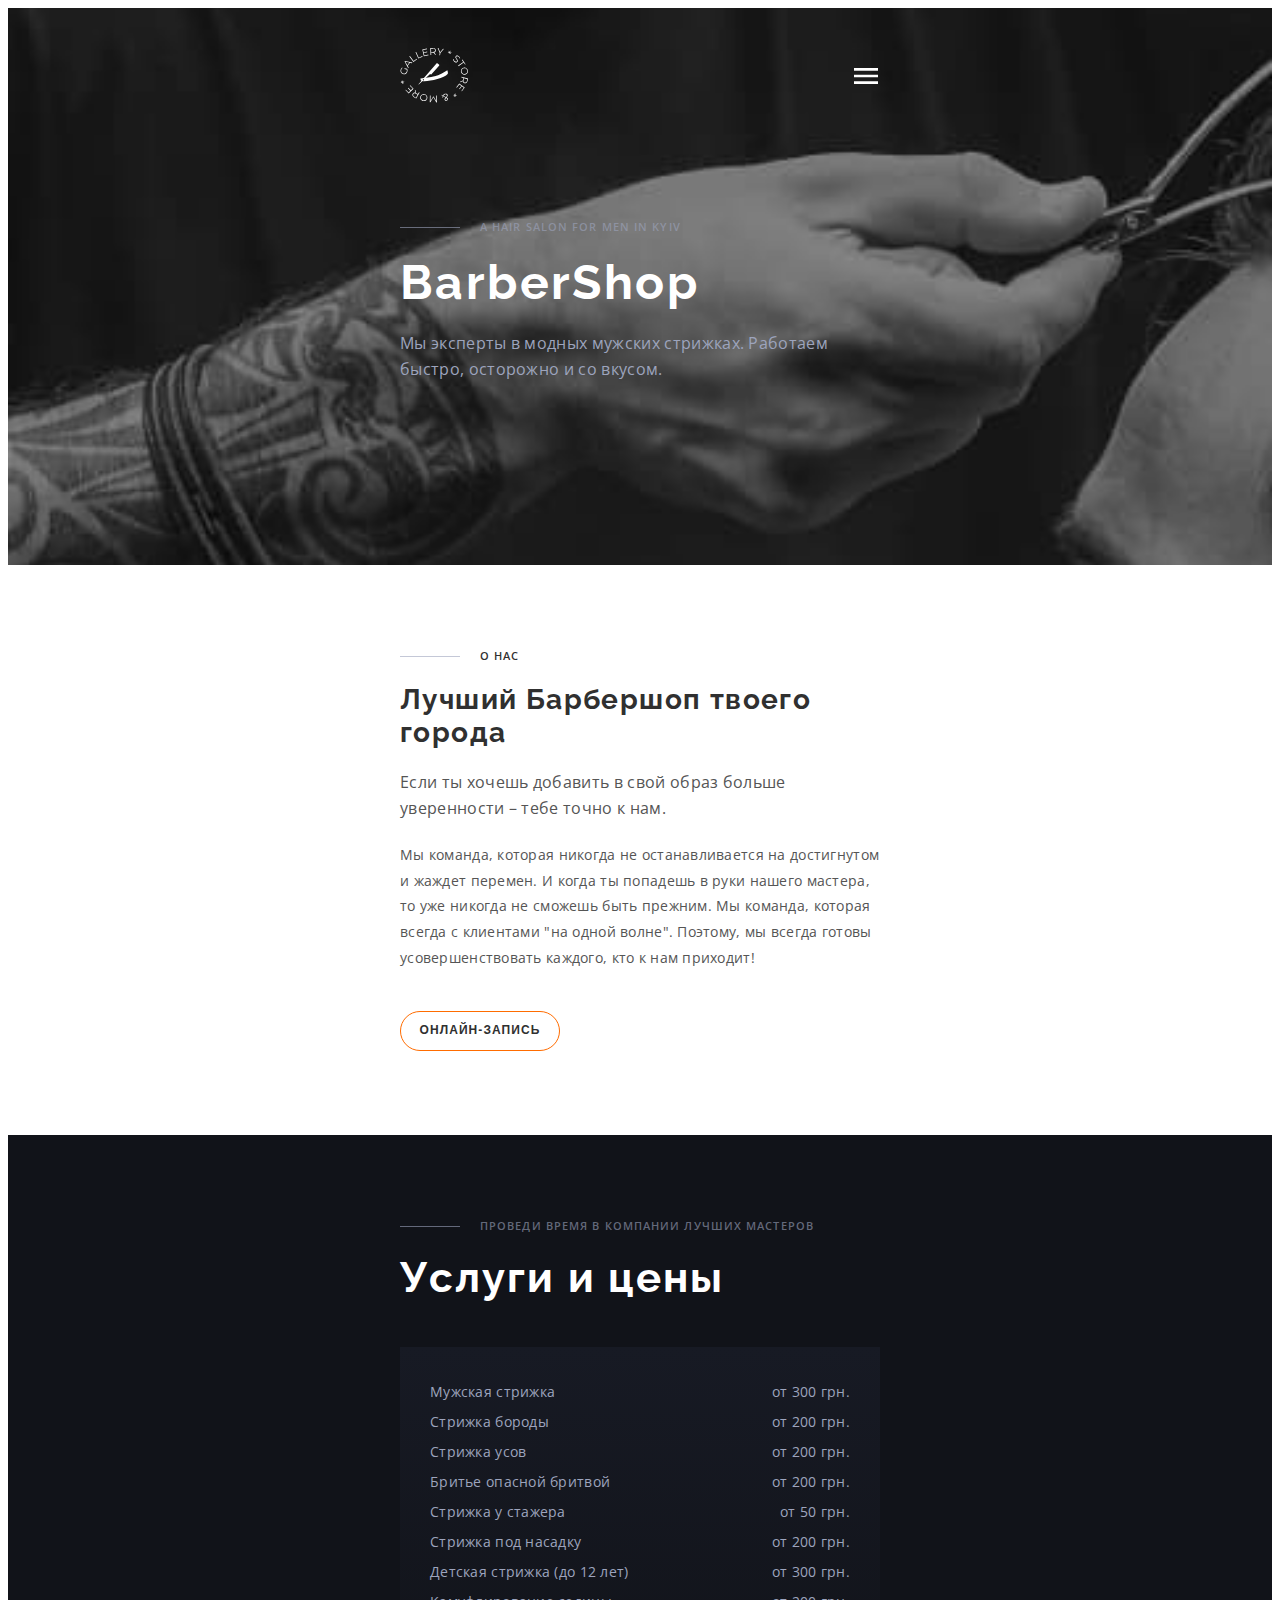
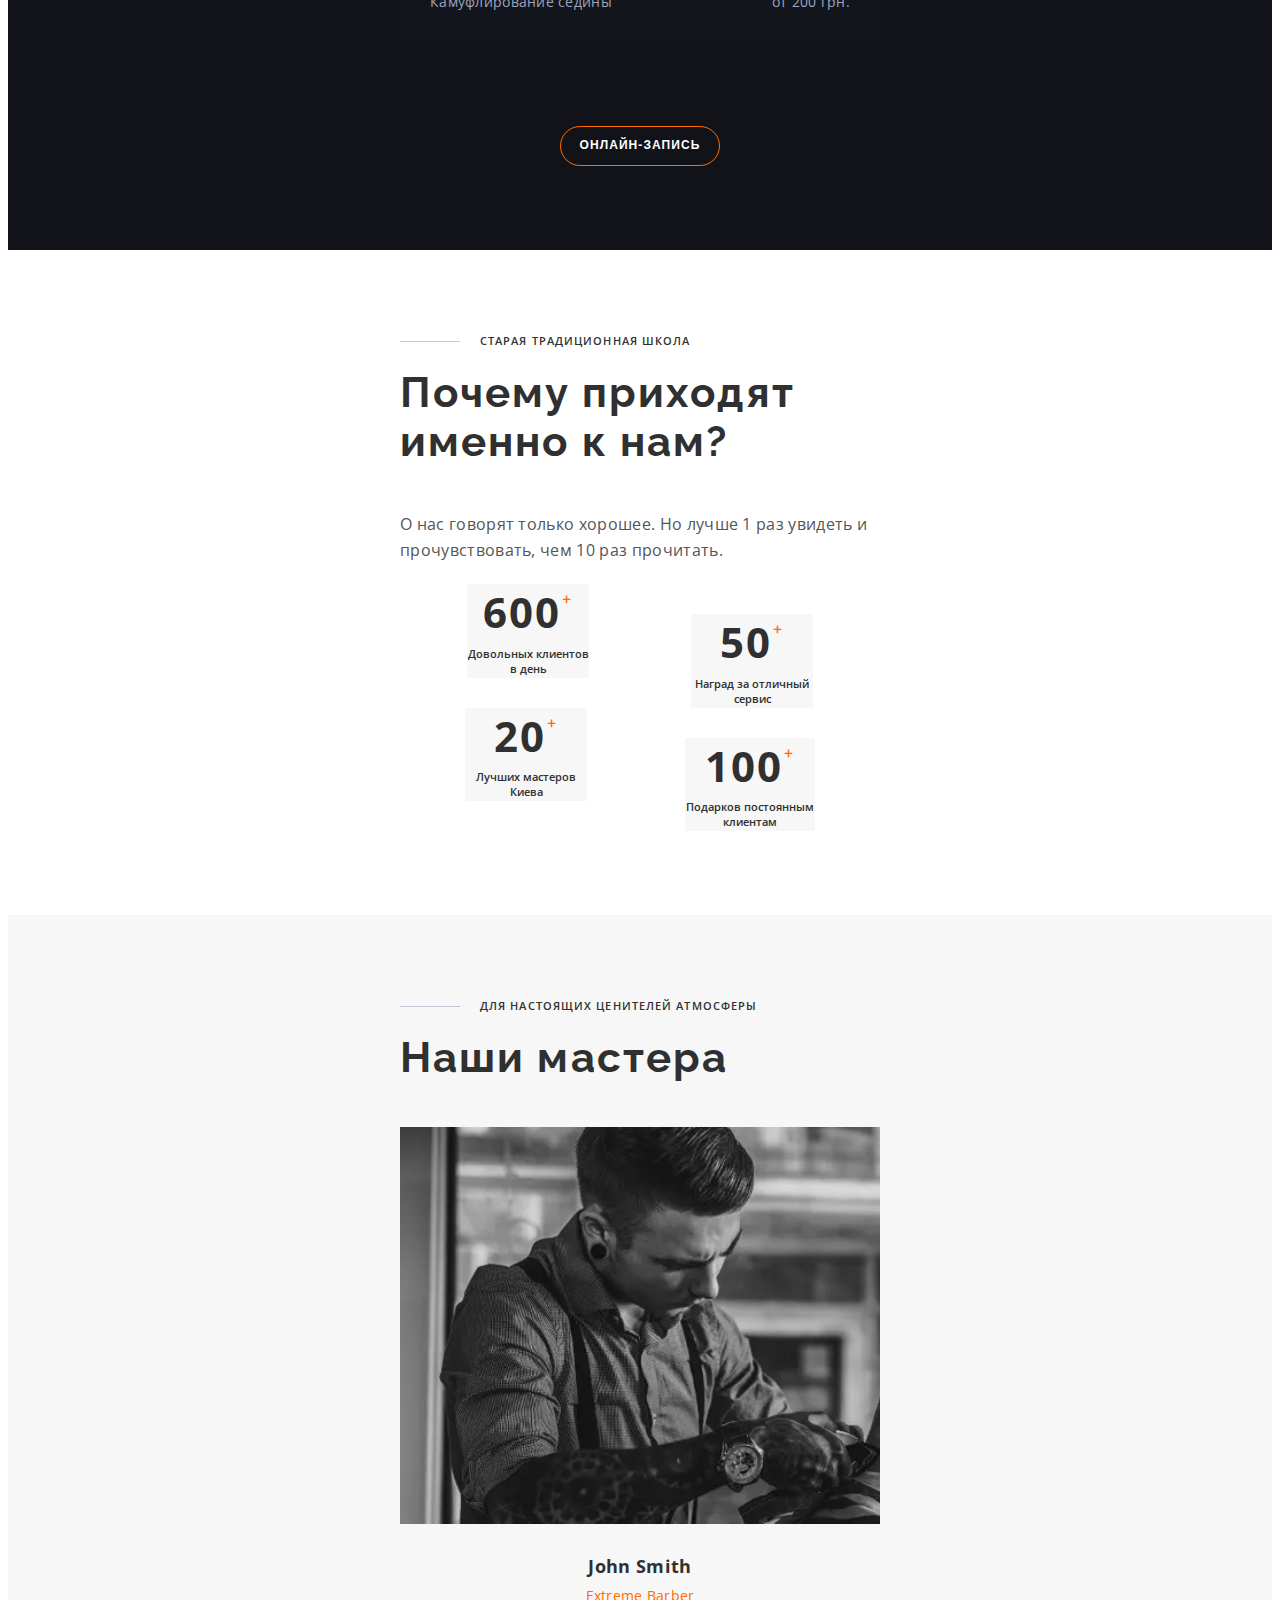
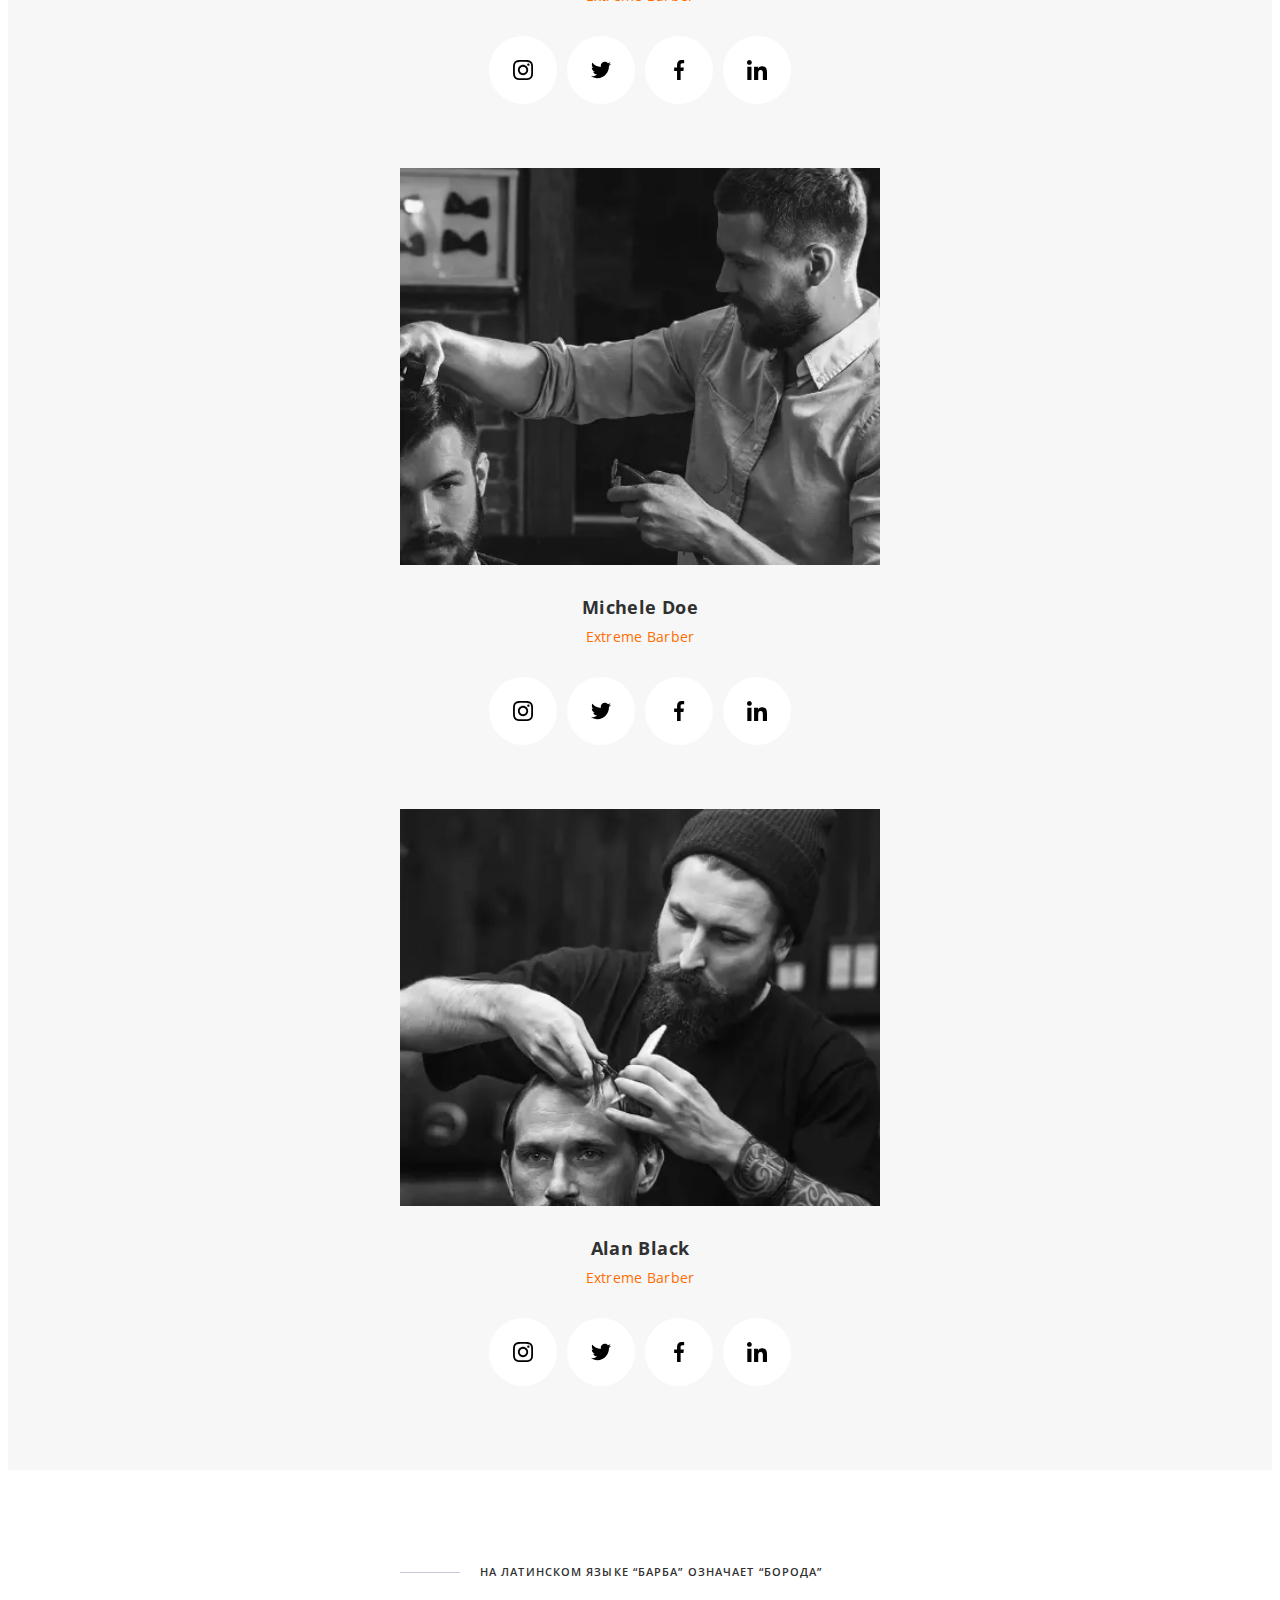
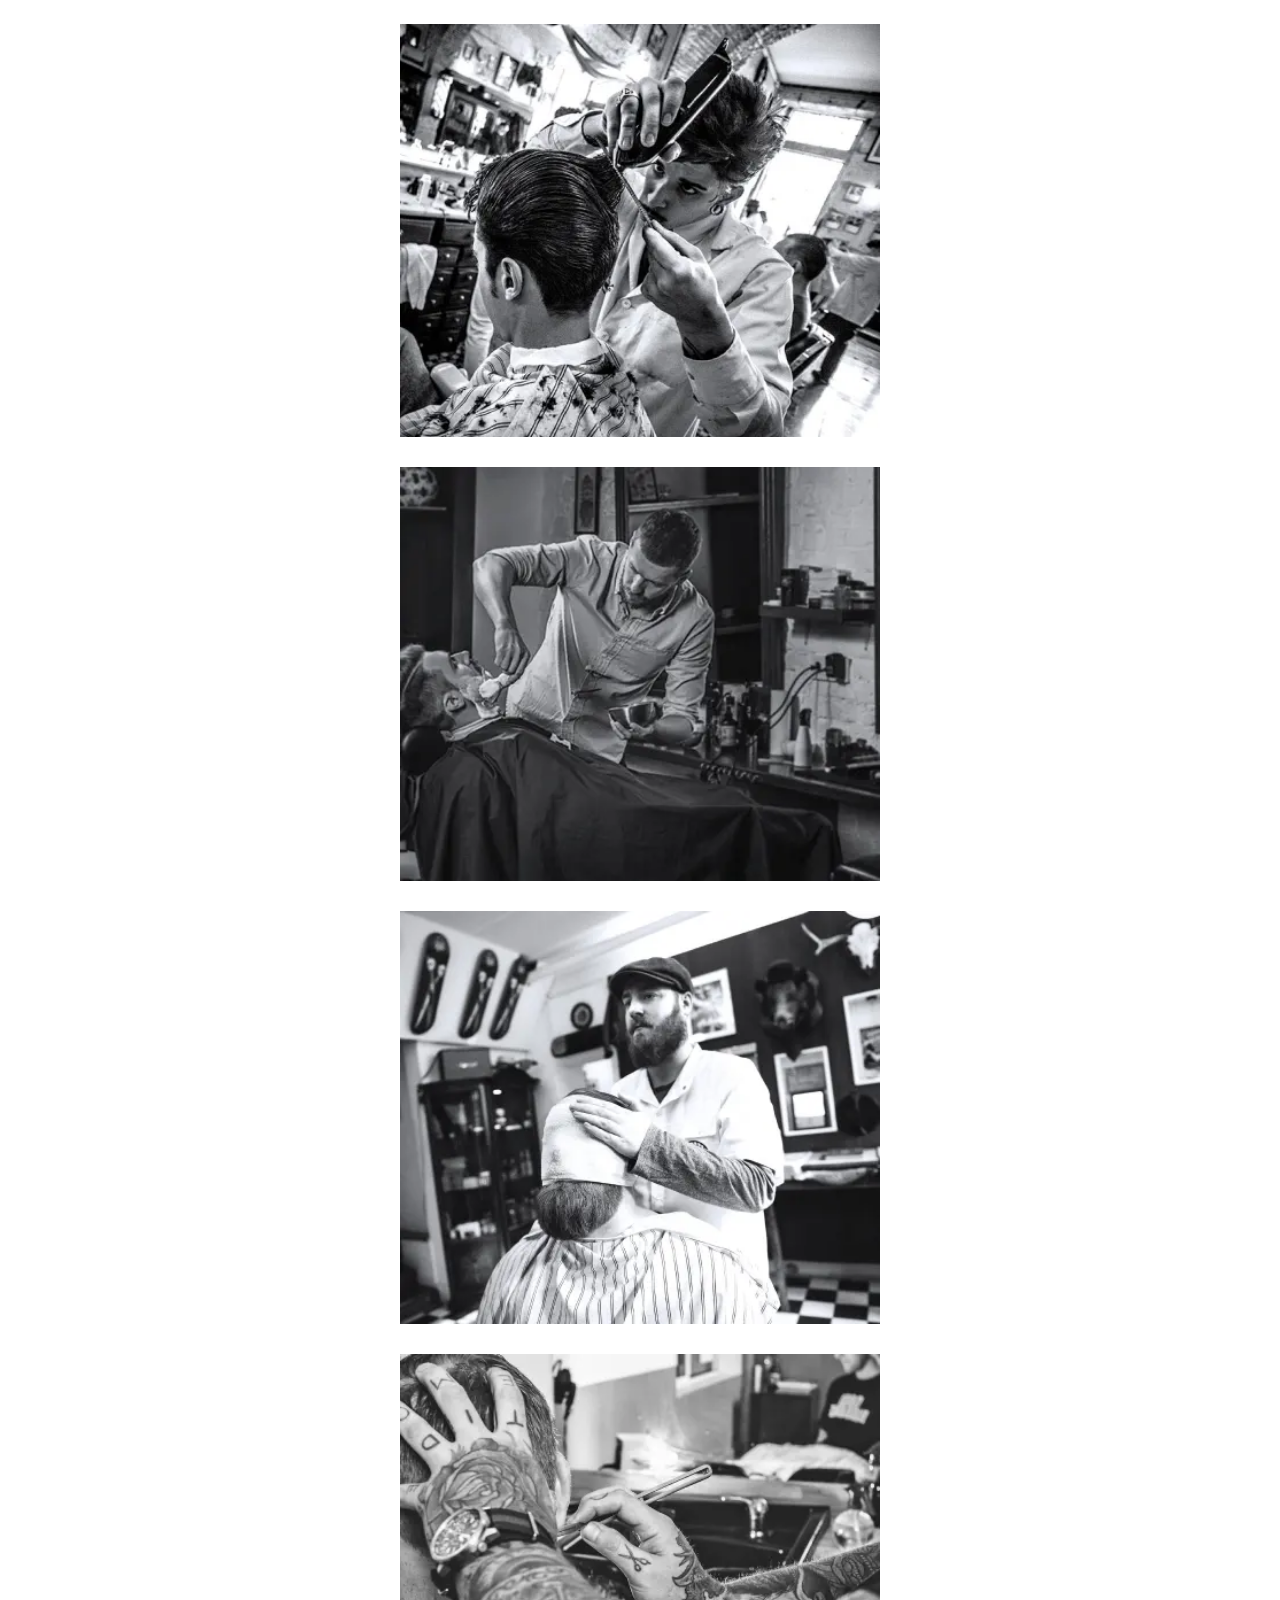
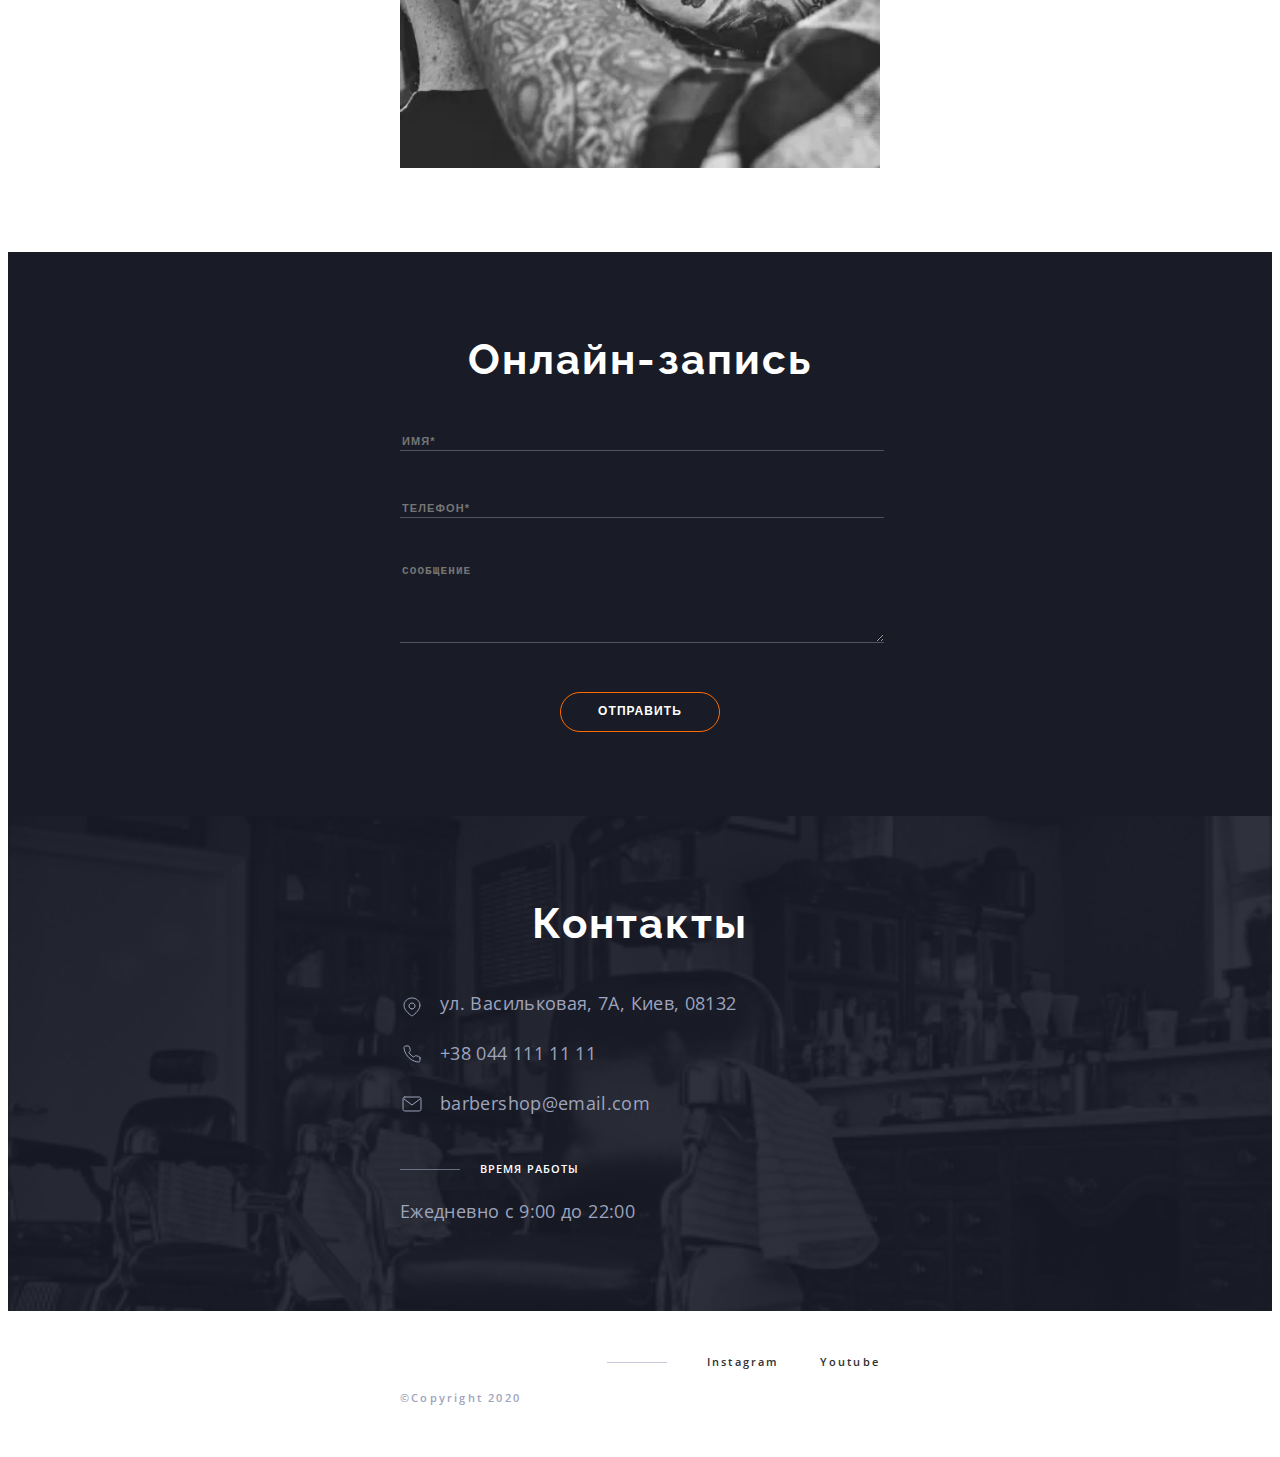
==== commit b8cf31bc: "mobile-menu" ====
--- a/index.html
+++ b/index.html
@@ -13,7 +13,31 @@
     <link rel="stylesheet" href="./css/main.min.css">
 </head>
 <body>
-    <header></header>
+    <header>
+        <section class="menuMobile">
+            <div class="container menuMobileContainer">
+                <div class="menuMobile__topLine">
+                    <span class="menuMobile__buttonClose">
+                    <button class="btnClose btn" type="button">
+                        <svg class="menuMobile__close" width="18" height="18"><use href="icon/symbol-defs.svg#icon-close"></use></svg>
+                    </button>
+                    </span>
+                </div>
+                <ul class="menuMobile__navList">
+                    <li class="mrnuMobile__item"><a class="menuMobile__link" href="">О нас</a></li>
+                    <li class="mrnuMobile__item"><a class="menuMobile__link" href="">Услуги и цены</a></li>
+                    <li class="mrnuMobile__item"><a class="menuMobile__link" href="">Мастера</a></li>
+                    <li class="mrnuMobile__item"><a class="menuMobile__link" href="">Контакты</a></li>        
+                </ul>
+                <a class="menuMobile__link menuMobileTell" href="">+38 044 111 11 11</a>
+                <button class="menuMobile__button button">онлайн-запись</button>
+                <ul class="menuMobile__socialNetworksList">
+                    <li class="menuMobile__socialNetworksItem"><a class="menuMobile____socialNetworksLink beforMobileMenu" href="">Instagram</a></li>
+                    <li class="menuMobile__socialNetworksItem"><a class="menuMobile____socialNetworksLink" href="">Youtube</a></li>
+                </ul>
+            </div>
+        </section>
+    </header>
     <main>
         <section class="hero">
             <div class="container heroContainer">
@@ -22,7 +46,7 @@
                         <svg class="hero__item " width="68" height="55"><use href="./icon/symbol-defs.svg#icon-Logo"></use></svg>
                     </a>
                     <span class="hero__buttonBurger">
-                        <button class="btnOpen" type="button"><svg class="menu" width="40" height="40"><use href="icon/symbol-defs.svg#icon-menu_40px"></use></svg></button>
+                        <button class="btnOpen btn" type="button"><svg class="menu" width="40" height="40"><use href="icon/symbol-defs.svg#icon-menu_40px"></use></svg></button>
                     </span>
                 </div>
                 <p class="hero__pretitleText">A hair salon for men in Kyiv</p>
--- a/css/main.min.css
+++ b/css/main.min.css
@@ -1,2 +1,2 @@
-@import url("https://fonts.googleapis.com/css2?family=Open+Sans:wght@400;600;700&family=Raleway:wght@700&display=swap");.container{padding-left:31px;padding-right:31px;margin-right:auto;margin-left:auto;max-width:480px}.hero__pretitleText,.pretitleText{font-weight:600;font-size:11px;line-height:1.36;letter-spacing:0.1em;text-transform:uppercase;display:-webkit-box;display:-ms-flexbox;display:flex;-webkit-box-align:center;-ms-flex-align:center;align-items:center}.hero__pretitleText::before,.pretitleText::before{margin-right:20px}.hero__subtitleText,.description__subtitleText{font-size:16px;line-height:1.62;letter-spacing:0.02em}.hero__pretitleText::before,.pretitleText::before,.linkFooter--line::before{content:'';display:inline-block;width:60px;border-bottom:1px solid rgba(157,164,189,0.6)}.title{font-family:"Raleway";font-weight:bold;font-size:42px;line-height:1.16;letter-spacing:0.05em;color:#fff}.description,.price,.benefits,.masters,.form,.contacts{padding-top:84px;padding-bottom:84px}body{font-family:"Open Sans"}ul{margin-top:0px;margin-bottom:0px;padding-left:0px}li{list-style-type:none;margin-top:0px;margin-bottom:0px}img{display:block;width:100%;height:auto}h1,h2,h3,h4{margin:0}p{margin:0}a{text-decoration:none;font-style:normal}.hero{padding-top:40px;padding-bottom:183px;background-image:url("../css/../images/heroFirst.jpg");background-size:cover;background-position:center;background-repeat:no-repeat}@media (min-device-pixel-ratio: 2), (-webkit-min-device-pixel-ratio: 2), (min-resolution: 192dpi), (min-resolution: 2dppx){.hero{background-image:url("../css/../images/heroFirst@2x.jpg")}}.hero__topLine{display:-webkit-box;display:-ms-flexbox;display:flex;-webkit-box-align:center;-ms-flex-align:center;align-items:center;-webkit-box-pack:justify;-ms-flex-pack:justify;justify-content:space-between;margin-bottom:112px}.hero__pretitleText{color:rgba(157,164,189,0.6);margin-bottom:20px;display:-webkit-box;display:-ms-flexbox;display:flex;-webkit-box-align:center;-ms-flex-align:center;align-items:center}.hero__pretitleText::before{margin-right:20px}.hero__title{font-family:"Raleway";font-weight:bold;font-size:48px;line-height:1.16;letter-spacing:0.05em;color:#fff;margin-bottom:20px}.hero__subtitleText{color:#9DA4BD}.btnOpen{background-color:transparent;border:none}.heroContainer{max-width:480px;max-height:580px;min-width:320px}.description__title{font-family:"Raleway";font-weight:bold;font-size:28px;line-height:1.17;letter-spacing:0.05em;color:#303030;margin-bottom:20px}.description__subtitleText{color:#555;margin-bottom:20px}.description__text{font-size:14px;line-height:1.85;letter-spacing:0.02em;color:#555;margin-bottom:40px}.button{min-width:160px;min-height:40px;border:1px solid #FF6C00;border-radius:25px;background-color:transparent;font-weight:600;font-size:12px;line-height:1.33;letter-spacing:0.09em;text-transform:uppercase;color:#303030}.pretitleText{color:#303030;margin-bottom:20px}.price__pretitleText{color:rgba(157,164,189,0.6)}.price{background-color:#111319}.price__btnCentr{text-align:center}.price__button{color:#fff}.title{margin-bottom:44px}.priceWrap{padding:30px;background-image:-webkit-gradient(linear, left top, left bottom, from(#171A24), to(rgba(23,26,36,0.2)));background-image:linear-gradient(180deg, #171A24 0%, rgba(23,26,36,0.2) 100%);margin-bottom:80px}.priceList__service,.priceList__cost{font-size:14px;line-height:2.14;letter-spacing:0.02em;color:#9DA4BD}.priceList__item{display:-webkit-box;display:-ms-flexbox;display:flex;-webkit-box-pack:justify;-ms-flex-pack:justify;justify-content:space-between}.benefits__title{color:#303030}.benefits__subtitleText{line-height:1.66;letter-spacing:0.02em;color:#555;font-family:18px;margin-bottom:20px}.blocBenefits{max-width:418px;margin:0 auto}.benefitsList{display:-webkit-box;display:-ms-flexbox;display:flex;-ms-flex-wrap:wrap;flex-wrap:wrap;-ms-flex-pack:distribute;justify-content:space-around}.benefitsList__item{display:block;text-align:center;background-color:#F7F7F7}.benefitsList__item:nth-child(even){margin-top:30px}.benefitsList__item:nth-child(odd){margin-right:30px;margin-bottom:30px}.benefitsList__number{font-weight:bold;font-size:42px;line-height:1.35;text-align:center;letter-spacing:0.05em;color:#303030;display:-webkit-box;display:-ms-flexbox;display:flex;-webkit-box-pack:center;-ms-flex-pack:center;justify-content:center;margin-bottom:6px}.benefitsList__number::after{content:'+';font-weight:600;font-size:16px;line-height:1.37;text-align:center;color:#FF6C00;margin-top:5px}.benefitsList__textList{font-weight:600;font-size:11px;line-height:1.36;text-align:center;color:#303030;display:inline-block;max-width:122px}.textList--gift{max-width:130px}.masters{background-color:#F7F7F7}.masters__title{color:#303030}.mastersList__wrap{margin-bottom:30px}.mastersList__bottom{text-align:center}.mastersList__item:not(:last-child){margin-bottom:64px}.mastersList__name{font-size:18px;line-height:1.38;letter-spacing:0.02em;color:#303030;margin-bottom:8px}.mastersList__subname{font-size:14px;line-height:1.35;text-align:center;letter-spacing:0.02em;color:#FF6C00;margin-bottom:30px}.socialNetworksList{display:-webkit-box;display:-ms-flexbox;display:flex;-webkit-box-pack:center;-ms-flex-pack:center;justify-content:center}.socialNetworksList__link{display:-webkit-box;display:-ms-flexbox;display:flex;-webkit-box-align:center;-ms-flex-align:center;align-items:center;-webkit-box-pack:center;-ms-flex-pack:center;justify-content:center;width:44px;height:44px;padding:12px;border-radius:50%;background-color:#fff}.socialNetworksList__item:not(:last-child){margin-right:10px}.portfolio{padding-top:95px;padding-bottom:84px}.portfolio__pretitleText{margin-bottom:44px}.portfolioList__item:not(:last-child){margin-bottom:30px}.form{background-color:#191C26}.formContainer{text-align:center}.form__title{margin-bottom:44px}.formInput{width:100%;background-color:inherit;border:none;border-bottom:1px solid rgba(157,164,189,0.4);font-weight:600;font-size:11px;line-height:1.36;letter-spacing:0.1em;text-transform:uppercase;color:rgba(157,164,189,0.4)}.formInput:not(:last-child){margin-bottom:44px}.formOnlineWrap{margin-bottom:44px}.formTextarea{width:100%;max-height:76px;background-color:inherit;border:none;border-bottom:1px solid rgba(157,164,189,0.4);font-weight:600;font-size:11px;line-height:1.36;letter-spacing:0.1em;text-transform:uppercase;color:rgba(157,164,189,0.4);margin-bottom:44px}.form__button{color:#fff}.contacts{background-image:url("../css/../images/imgbgbottom.jpg"),url("../css/../images/Bg.jpg");background-size:cover;background-position:center;background-repeat:no-repeat}.contacts__title{text-align:center;margin-bottom:40px}.contactsAddress{margin-bottom:44px}.contactsList{text-align:start}.contactsList__link{font-size:18px;line-height:1.66;letter-spacing:0.02em;color:#9DA4BD;display:-webkit-box;display:-ms-flexbox;display:flex;-webkit-box-align:center;-ms-flex-align:center;align-items:center}.contactsList__item:not(:last-child){margin-bottom:20px}.contacts__timeWork{color:#fff;margin-bottom:20px}.contacts__time{font-size:18px;line-height:1.66;letter-spacing:0.02em;color:#9DA4BD}.contactsList__icon{margin-right:16px}.location{-webkit-box-align:end;-ms-flex-align:end;align-items:flex-end}.footer{padding-top:44px;padding-bottom:44px}.footerList{display:-webkit-box;display:-ms-flexbox;display:flex;-webkit-box-pack:end;-ms-flex-pack:end;justify-content:flex-end;margin-bottom:20px}.footerList__item{font-weight:600;font-size:11px;line-height:1.36;letter-spacing:0.2em;color:#303030}.footerList__link{color:#303030}.footer__copy{font-weight:600;font-size:11px;line-height:15px;letter-spacing:0.2em;color:#9DA4BD}.linkFooter--line{display:-webkit-box;display:-ms-flexbox;display:flex;-webkit-box-align:center;-ms-flex-align:center;align-items:center;margin-right:40px}.linkFooter--line::before{margin-right:40px}
+@import url("https://fonts.googleapis.com/css2?family=Open+Sans:wght@400;600;700&family=Raleway:wght@700&display=swap");.container{padding-left:31px;padding-right:31px;margin-right:auto;margin-left:auto;max-width:480px}.hero__pretitleText,.pretitleText{font-weight:600;font-size:11px;line-height:1.36;letter-spacing:0.1em;text-transform:uppercase;display:-webkit-box;display:-ms-flexbox;display:flex;-webkit-box-align:center;-ms-flex-align:center;align-items:center}.hero__pretitleText::before,.pretitleText::before{margin-right:20px}.hero__subtitleText,.description__subtitleText{font-size:16px;line-height:1.62;letter-spacing:0.02em}.hero__pretitleText::before,.pretitleText::before,.linkFooter--line::before,.beforMobileMenu::before{content:'';display:inline-block;width:60px;border-bottom:1px solid rgba(157,164,189,0.6)}.title{font-family:"Raleway";font-weight:bold;font-size:42px;line-height:1.16;letter-spacing:0.05em;color:#fff}.description,.price,.benefits,.masters,.form,.contacts{padding-top:84px;padding-bottom:84px}body{font-family:"Open Sans"}ul{margin-top:0px;margin-bottom:0px;padding-left:0px}li{list-style-type:none;margin-top:0px;margin-bottom:0px}img{display:block;width:100%;height:auto}h1,h2,h3,h4{margin:0}p{margin:0}a{text-decoration:none;font-style:normal}.hero{padding-top:40px;padding-bottom:183px;background-image:url("../css/../images/heroFirst.jpg");background-size:cover;background-position:center;background-repeat:no-repeat}@media (min-device-pixel-ratio: 2), (-webkit-min-device-pixel-ratio: 2), (min-resolution: 192dpi), (min-resolution: 2dppx){.hero{background-image:url("../css/../images/heroFirst@2x.jpg")}}.hero__topLine{display:-webkit-box;display:-ms-flexbox;display:flex;-webkit-box-align:center;-ms-flex-align:center;align-items:center;-webkit-box-pack:justify;-ms-flex-pack:justify;justify-content:space-between;margin-bottom:112px}.hero__pretitleText{color:rgba(157,164,189,0.6);margin-bottom:20px;display:-webkit-box;display:-ms-flexbox;display:flex;-webkit-box-align:center;-ms-flex-align:center;align-items:center}.hero__pretitleText::before{margin-right:20px}.hero__title{font-family:"Raleway";font-weight:bold;font-size:48px;line-height:1.16;letter-spacing:0.05em;color:#fff;margin-bottom:20px}.hero__subtitleText{color:#9DA4BD}.btn{background-color:transparent;border:none;height:40px;width:40px}.heroContainer{max-width:480px;max-height:580px;min-width:320px}.description__title{font-family:"Raleway";font-weight:bold;font-size:28px;line-height:1.17;letter-spacing:0.05em;color:#303030;margin-bottom:20px}.description__subtitleText{color:#555;margin-bottom:20px}.description__text{font-size:14px;line-height:1.85;letter-spacing:0.02em;color:#555;margin-bottom:40px}.button{min-width:160px;min-height:40px;border:1px solid #FF6C00;border-radius:25px;background-color:transparent;font-weight:600;font-size:12px;line-height:1.33;letter-spacing:0.09em;text-transform:uppercase;color:#303030}.pretitleText{color:#303030;margin-bottom:20px}.price__pretitleText{color:rgba(157,164,189,0.6)}.price{background-color:#111319}.price__btnCentr{text-align:center}.price__button{color:#fff}.title{margin-bottom:44px}.priceWrap{padding:30px;background-image:-webkit-gradient(linear, left top, left bottom, from(#171A24), to(rgba(23,26,36,0.2)));background-image:linear-gradient(180deg, #171A24 0%, rgba(23,26,36,0.2) 100%);margin-bottom:80px}.priceList__service,.priceList__cost{font-size:14px;line-height:2.14;letter-spacing:0.02em;color:#9DA4BD}.priceList__item{display:-webkit-box;display:-ms-flexbox;display:flex;-webkit-box-pack:justify;-ms-flex-pack:justify;justify-content:space-between}.benefits__title{color:#303030}.benefits__subtitleText{line-height:1.66;letter-spacing:0.02em;color:#555;font-family:18px;margin-bottom:20px}.blocBenefits{max-width:418px;margin:0 auto}.benefitsList{display:-webkit-box;display:-ms-flexbox;display:flex;-ms-flex-wrap:wrap;flex-wrap:wrap;-ms-flex-pack:distribute;justify-content:space-around}.benefitsList__item{display:block;text-align:center;background-color:#F7F7F7}.benefitsList__item:nth-child(even){margin-top:30px}.benefitsList__item:nth-child(odd){margin-right:30px;margin-bottom:30px}.benefitsList__number{font-weight:bold;font-size:42px;line-height:1.35;text-align:center;letter-spacing:0.05em;color:#303030;display:-webkit-box;display:-ms-flexbox;display:flex;-webkit-box-pack:center;-ms-flex-pack:center;justify-content:center;margin-bottom:6px}.benefitsList__number::after{content:'+';font-weight:600;font-size:16px;line-height:1.37;text-align:center;color:#FF6C00;margin-top:5px}.benefitsList__textList{font-weight:600;font-size:11px;line-height:1.36;text-align:center;color:#303030;display:inline-block;max-width:122px}.textList--gift{max-width:130px}.masters{background-color:#F7F7F7}.masters__title{color:#303030}.mastersList__wrap{margin-bottom:30px}.mastersList__bottom{text-align:center}.mastersList__item:not(:last-child){margin-bottom:64px}.mastersList__name{font-size:18px;line-height:1.38;letter-spacing:0.02em;color:#303030;margin-bottom:8px}.mastersList__subname{font-size:14px;line-height:1.35;text-align:center;letter-spacing:0.02em;color:#FF6C00;margin-bottom:30px}.socialNetworksList{display:-webkit-box;display:-ms-flexbox;display:flex;-webkit-box-pack:center;-ms-flex-pack:center;justify-content:center}.socialNetworksList__link{display:-webkit-box;display:-ms-flexbox;display:flex;-webkit-box-align:center;-ms-flex-align:center;align-items:center;-webkit-box-pack:center;-ms-flex-pack:center;justify-content:center;width:44px;height:44px;padding:12px;border-radius:50%;background-color:#fff}.socialNetworksList__item:not(:last-child){margin-right:10px}.portfolio{padding-top:95px;padding-bottom:84px}.portfolio__pretitleText{margin-bottom:44px}.portfolioList__item:not(:last-child){margin-bottom:30px}.form{background-color:#191C26}.formContainer{text-align:center}.form__title{margin-bottom:44px}.formInput{width:100%;background-color:inherit;border:none;border-bottom:1px solid rgba(157,164,189,0.4);font-weight:600;font-size:11px;line-height:1.36;letter-spacing:0.1em;text-transform:uppercase;color:rgba(157,164,189,0.4)}.formInput:not(:last-child){margin-bottom:44px}.formOnlineWrap{margin-bottom:44px}.formTextarea{width:100%;max-height:76px;background-color:inherit;border:none;border-bottom:1px solid rgba(157,164,189,0.4);font-weight:600;font-size:11px;line-height:1.36;letter-spacing:0.1em;text-transform:uppercase;color:rgba(157,164,189,0.4);margin-bottom:44px}.form__button{color:#fff}.contacts{background-image:url("../css/../images/imgbgbottomLast.png"),url("../css/../images/Bg.jpg");background-size:cover;background-position:center;background-repeat:no-repeat}.contacts__title{text-align:center;margin-bottom:40px}.contactsAddress{margin-bottom:44px}.contactsList{text-align:start}.contactsList__link{font-size:18px;line-height:1.66;letter-spacing:0.02em;color:#9DA4BD;display:-webkit-box;display:-ms-flexbox;display:flex;-webkit-box-align:center;-ms-flex-align:center;align-items:center}.contactsList__item:not(:last-child){margin-bottom:20px}.contacts__timeWork{color:#fff;margin-bottom:20px}.contacts__time{font-size:18px;line-height:1.66;letter-spacing:0.02em;color:#9DA4BD}.contactsList__icon{margin-right:16px}.location{-webkit-box-align:end;-ms-flex-align:end;align-items:flex-end}.footer{padding-top:44px;padding-bottom:44px}.footerList{display:-webkit-box;display:-ms-flexbox;display:flex;-webkit-box-pack:end;-ms-flex-pack:end;justify-content:flex-end;margin-bottom:20px}.footerList__item{font-weight:600;font-size:11px;line-height:1.36;letter-spacing:0.2em;color:#303030}.footerList__link{color:#303030}.footer__copy{font-weight:600;font-size:11px;line-height:15px;letter-spacing:0.2em;color:#9DA4BD}.linkFooter--line{display:-webkit-box;display:-ms-flexbox;display:flex;-webkit-box-align:center;-ms-flex-align:center;align-items:center;margin-right:40px}.linkFooter--line::before{margin-right:40px}.menuMobileContainer{position:fixed;top:0;left:0;width:100vw;height:100vh;opacity:0;-webkit-transform:translateX(100%);transform:translateX(100%);background-color:#fff;padding:48px 31px 48px 40px}.menuMobile__topLine{display:-webkit-box;display:-ms-flexbox;display:flex;-webkit-box-pack:end;-ms-flex-pack:end;justify-content:flex-end;margin-bottom:30px}.menuMobile__link{font-weight:600;font-size:18px;line-height:1.38;letter-spacing:0.1em;color:#303030}.menuMobile__navList{margin-bottom:64px}.mrnuMobile__item:not(:last-child){margin-bottom:24px}.menuMobileTell{display:block;margin-bottom:24px}.menuMobile__button{margin-bottom:64px}.menuMobile__socialNetworksList{display:-webkit-box;display:-ms-flexbox;display:flex;-webkit-box-orient:vertical;-webkit-box-direction:normal;-ms-flex-direction:column;flex-direction:column}.menuMobile__socialNetworksItem:not(:last-child){margin-bottom:24px}.menuMobile__socialNetworksItem:nth-child(2){margin-left:100px}.menuMobile____socialNetworksLink{font-weight:600;font-size:14px;line-height:1.35;letter-spacing:0.2em;color:#303030}.beforMobileMenu{display:-webkit-box;display:-ms-flexbox;display:flex;-webkit-box-align:center;-ms-flex-align:center;align-items:center;margin-right:40px}.beforMobileMenu::before{margin-right:40px}
 /*# sourceMappingURL=main.min.css.map */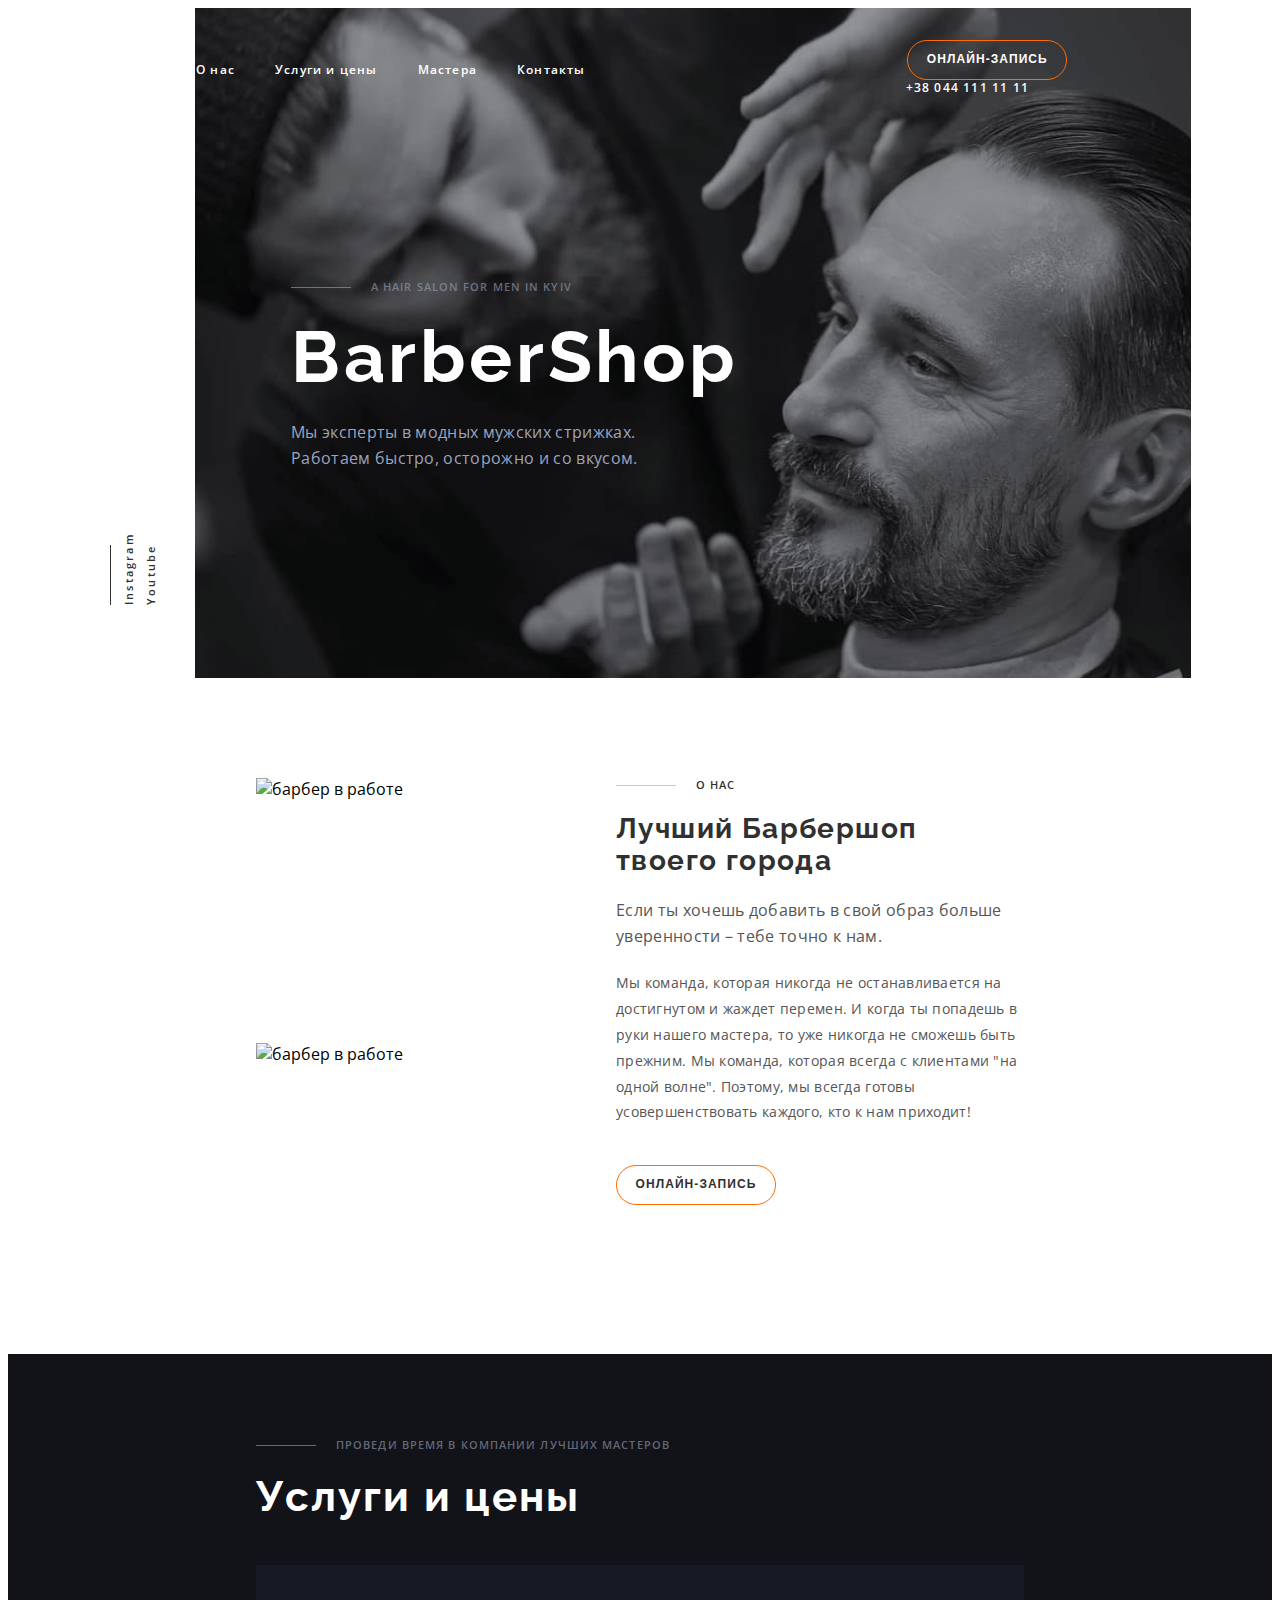
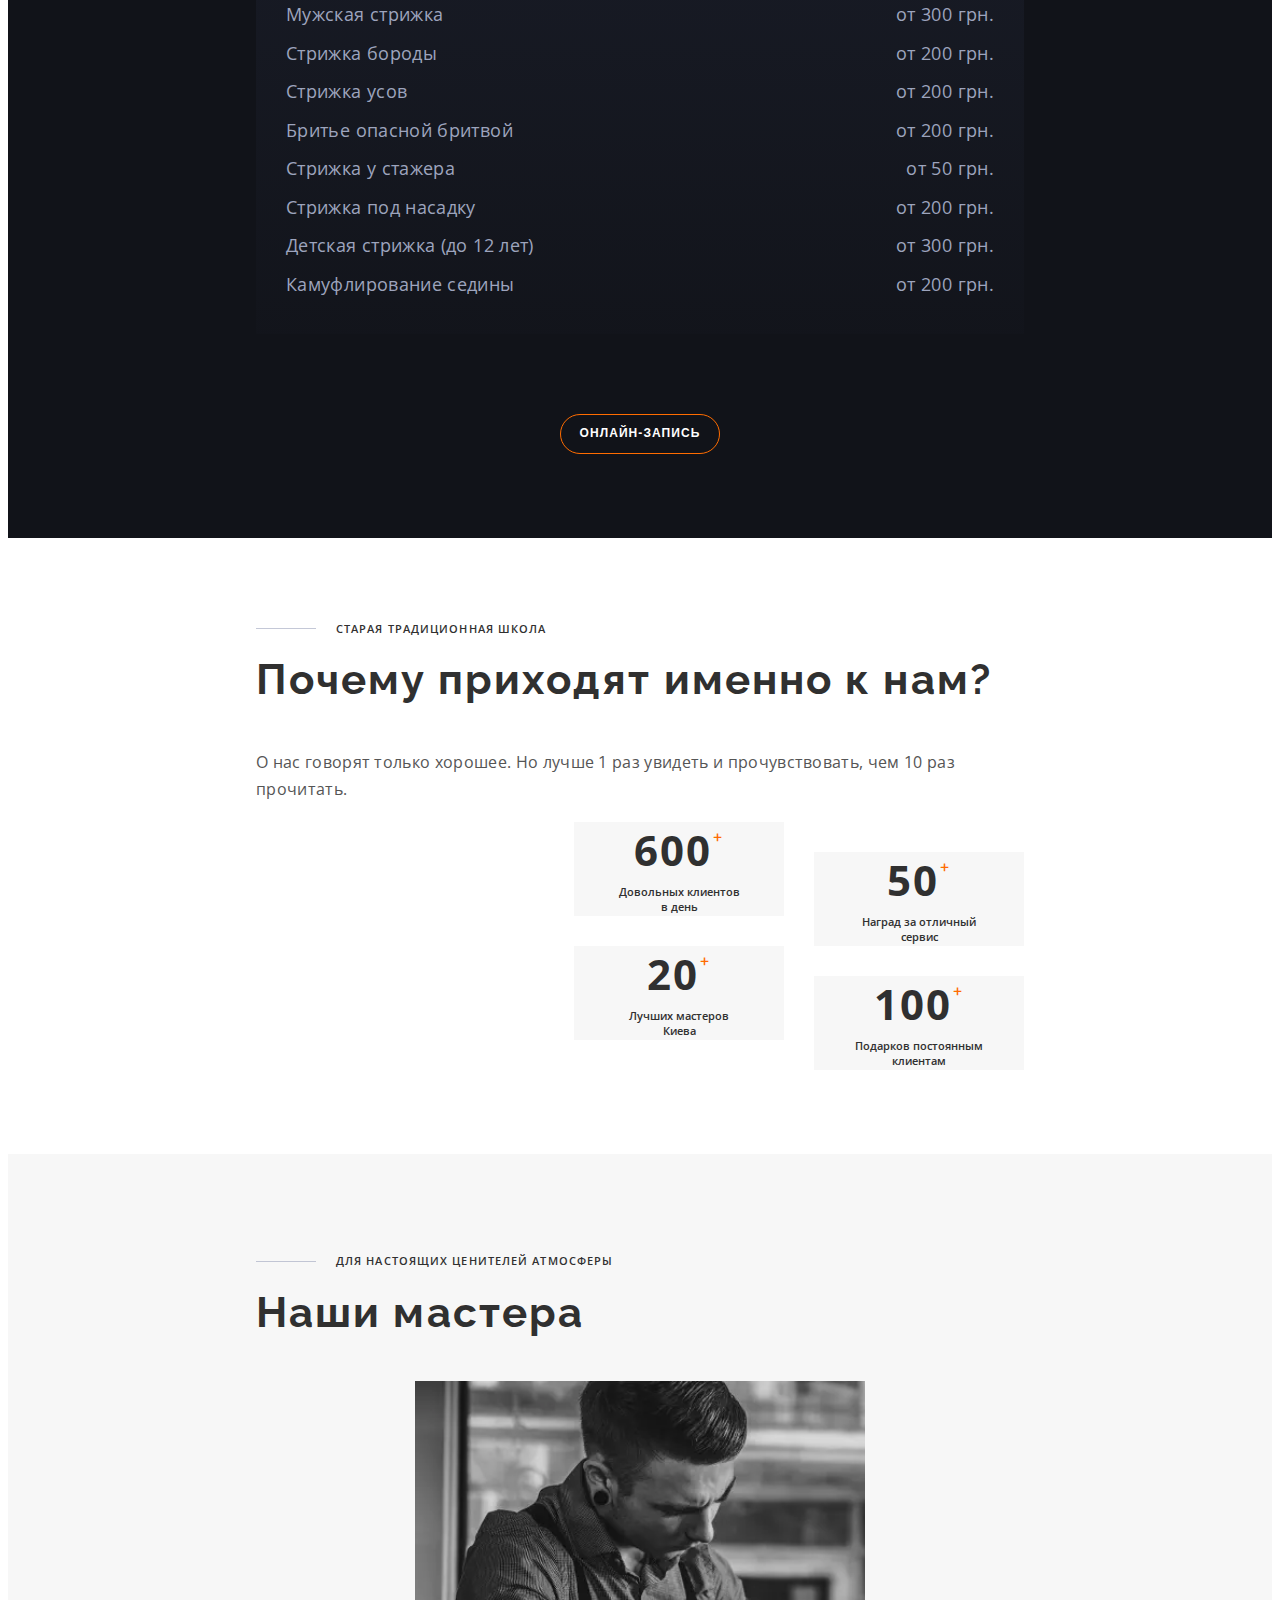
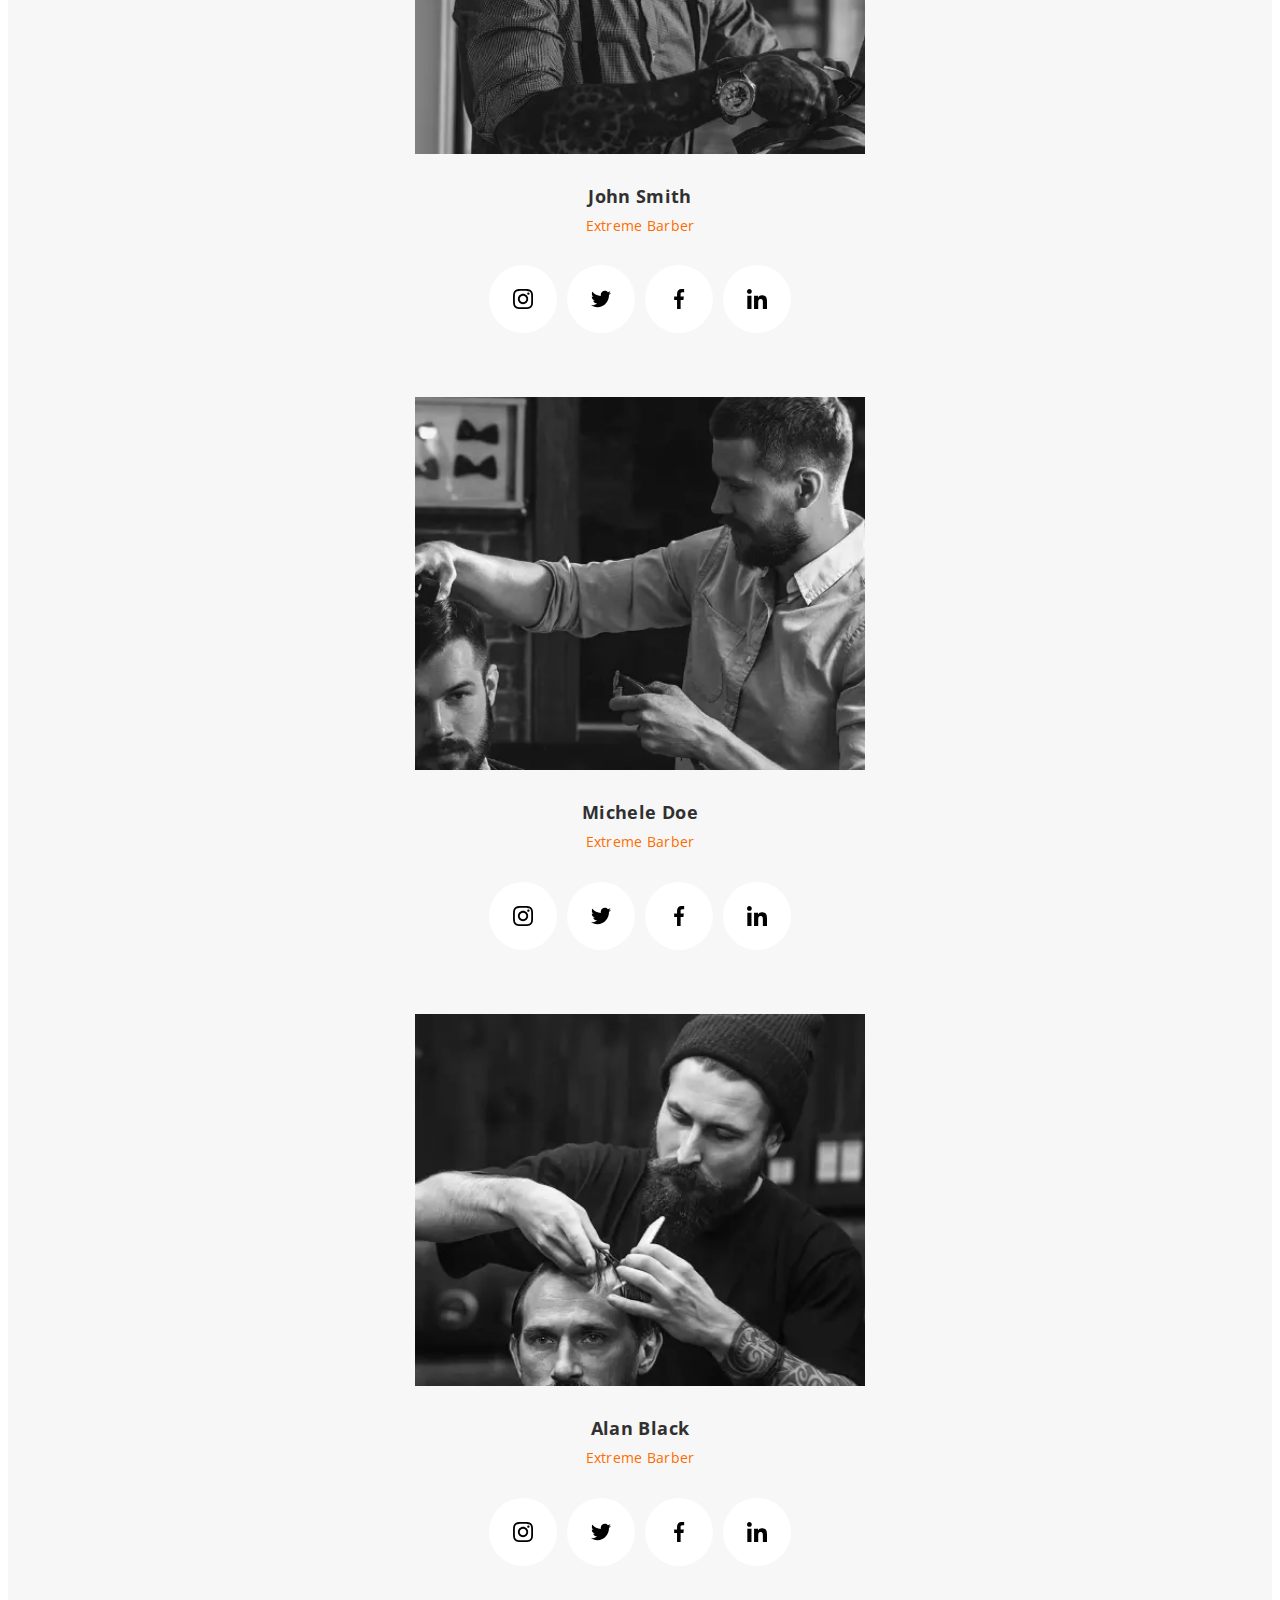
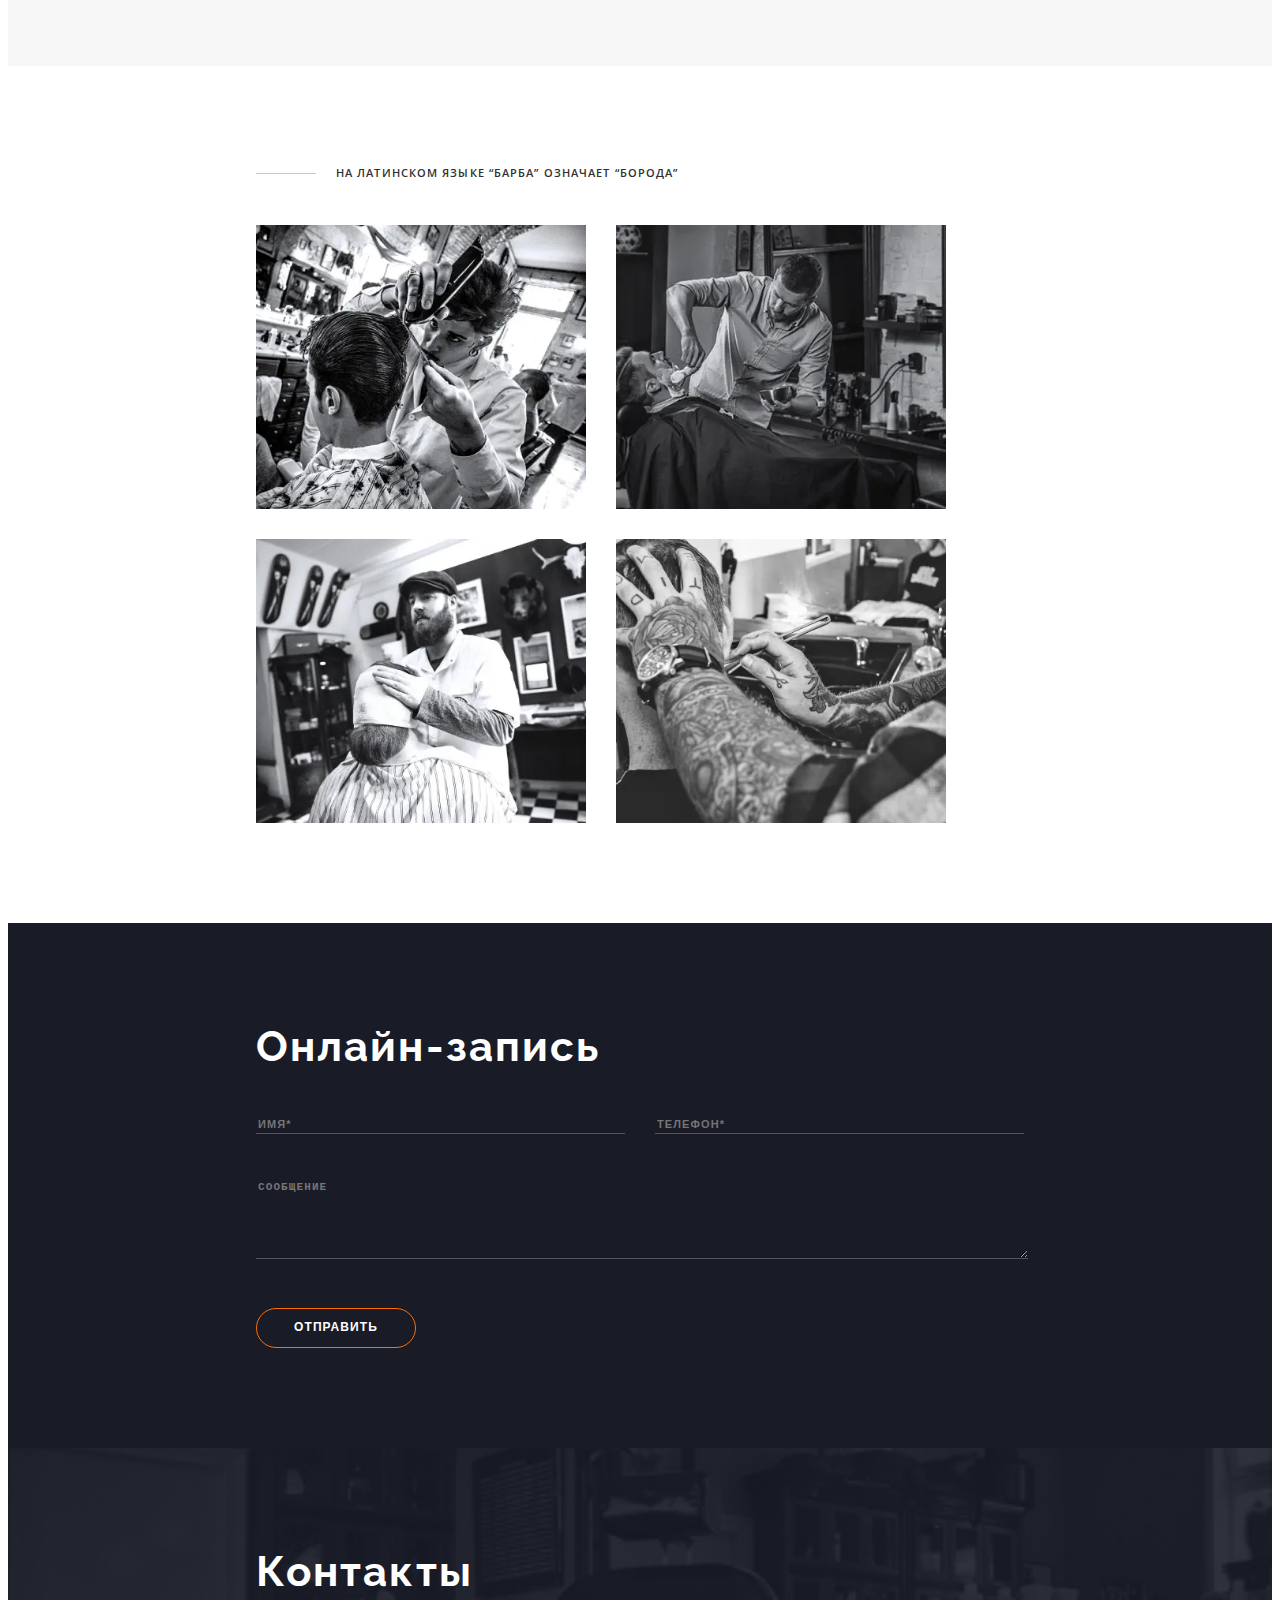
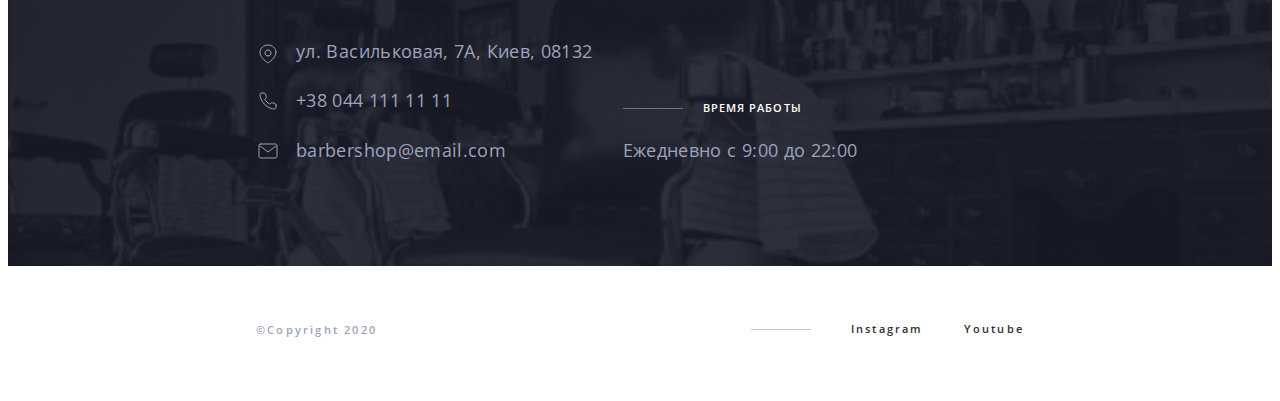
==== commit 790e7244: "ggg" ====
--- a/index.html
+++ b/index.html
@@ -14,54 +14,120 @@
 </head>
 <body>
     <header>
+        <!-- <section class="headerLine">
+            <div class="container headerLineContainer">
+                <a class="logo" href="">
+                    <svg class="logo__item " width="65" height="55"><use href="./icon/symbol-defs.svg#icon-Logo"></use></svg>
+                </a>
+                <nav class="headerLine__nav">
+                    <ul class="headerLine__navList">
+                        <li class="headerLine__item"><a class="headerLine__link" href="#about">О нас</a></li>
+                        <li class="headerLine__item"><a class="headerLine__link" href="">Услуги и цены</a></li>
+                        <li class="headerLine__item"><a class="headerLine__link" href="">Мастера</a></li>
+                        <li class="headerLine__item"><a class="headerLine__link" href="">Контакты</a></li>        
+                    </ul>
+                </nav>
+                <div class="headerLine__tellAndBtn">          
+                    <a class="headerLine__link mobileTell" href="">+38 044 111 11 11</a>
+                    <button class="headerLine__button button">онлайн-запись</button>
+                </div> 
+            </div>
+        </section> -->
         <section class="menuMobile">
-            <div class="container menuMobileContainer">
-                <div class="menuMobile__topLine">
+            <div class="menu-container js-menu-container" id="mobile-menu">               
+                <div class="menuMobile__topLine">                        
                     <span class="menuMobile__buttonClose">
-                    <button class="btnClose btn" type="button">
+                    <button class="menu-toggle js-close-menu btn">
                         <svg class="menuMobile__close" width="18" height="18"><use href="icon/symbol-defs.svg#icon-close"></use></svg>
                     </button>
                     </span>
                 </div>
-                <ul class="menuMobile__navList">
-                    <li class="mrnuMobile__item"><a class="menuMobile__link" href="">О нас</a></li>
-                    <li class="mrnuMobile__item"><a class="menuMobile__link" href="">Услуги и цены</a></li>
-                    <li class="mrnuMobile__item"><a class="menuMobile__link" href="">Мастера</a></li>
-                    <li class="mrnuMobile__item"><a class="menuMobile__link" href="">Контакты</a></li>        
-                </ul>
-                <a class="menuMobile__link menuMobileTell" href="">+38 044 111 11 11</a>
-                <button class="menuMobile__button button">онлайн-запись</button>
-                <ul class="menuMobile__socialNetworksList">
-                    <li class="menuMobile__socialNetworksItem"><a class="menuMobile____socialNetworksLink beforMobileMenu" href="">Instagram</a></li>
-                    <li class="menuMobile__socialNetworksItem"><a class="menuMobile____socialNetworksLink" href="">Youtube</a></li>
-                </ul>
+                <nav>
+                    <ul class="menuMobile__navList">
+                        <li class="mrnuMobile__item"><a class="menuMobile__link" href="#about">О нас</a></li>
+                        <li class="mrnuMobile__item"><a class="menuMobile__link" href="">Услуги и цены</a></li>
+                        <li class="mrnuMobile__item"><a class="menuMobile__link" href="">Мастера</a></li>
+                        <li class="mrnuMobile__item"><a class="menuMobile__link" href="">Контакты</a></li>        
+                    </ul>
+                </nav>
+                <div>
+                    <a class="menuMobile__link menuMobileTell" href="">+38 044 111 11 11</a>
+                    <button class="menuMobile__button button">онлайн-запись</button>
+                    <ul class="menuMobile__socialNetworksList">
+                        <li class="menuMobile__socialNetworksItem"><a class="menuMobile____socialNetworksLink beforMobileMenu" href="">Instagram</a></li>
+                        <li class="menuMobile__socialNetworksItem"><a class="menuMobile____socialNetworksLink" href="">Youtube</a></li>
+                    </ul>
+                </div>
             </div>
         </section>
     </header>
+
     <main>
-        <section class="hero">
+        <section class="heroCommon hero">
             <div class="container heroContainer">
-                <div class="hero__topLine">
-                    <a class="hero__logo" href="">
-                        <svg class="hero__item " width="68" height="55"><use href="./icon/symbol-defs.svg#icon-Logo"></use></svg>
-                    </a>
-                    <span class="hero__buttonBurger">
-                        <button class="btnOpen btn" type="button"><svg class="menu" width="40" height="40"><use href="icon/symbol-defs.svg#icon-menu_40px"></use></svg></button>
-                    </span>
-                </div>
-                <p class="hero__pretitleText">A hair salon for men in Kyiv</p>
-                <h1 class="hero__title">BarberShop</h1>
-                <p class="hero__subtitleText subtitleText">Мы эксперты в модных мужских стрижках. Работаем быстро, осторожно и со вкусом.</p>
-            </div>
-
-        </section>
+                <div class="heroCommon__link heroLeft">
+                    <ul class="heroCommon__socialNetworksList">
+                        <li class="heroCommon__socialNetworksItem"><a class="heroCommon__socialNetworksLink instagram" href="">Instagram</a></li>
+                        <li class="heroCommon__socialNetworksItem"><a class="heroCommon__socialNetworksLink" href="">Youtube</a></li>
+                    </ul>
+                </div>
+                <div class="heroCommon__hero">                      
+                    <div class="hero__topLine">
+                        <a class="hero__logo" href="">
+                            <svg class="hero__item" width="68" height="55"><use href="./icon/symbol-defs.svg#icon-Logo"></use></svg>
+                        </a>
+                        <span class="hero__buttonBurger">
+                            <button class="menu-toggle js-open-menu btn"
+                            aria-expanded="false"
+                            aria-controls="mobile-menu"><svg class="menu" width="40" height="40"><use href="icon/symbol-defs.svg#icon-menu_40px"></use></svg></button>
+                        </span>
+                    </div>
+                    <div class="headerLineContainerHero">
+                        <a class="logo" href="">
+                            <svg class="logo__item " width="65" height="55"><use href="./icon/symbol-defs.svg#icon-Logo"></use></svg>
+                        </a>
+                        <nav class="headerLine__nav">
+                            <ul class="headerLine__navList">
+                                <li class="headerLine__item"><a class="headerLine__link" href="#about">О нас</a></li>
+                                <li class="headerLine__item"><a class="headerLine__link" href="">Услуги и цены</a></li>
+                                <li class="headerLine__item"><a class="headerLine__link" href="">Мастера</a></li>
+                                <li class="headerLine__item"><a class="headerLine__link" href="">Контакты</a></li>        
+                            </ul>
+                        </nav>
+                        <div class="headerLine__tellAndBtn">          
+                            <a class="headerLine__link mobileTell" href="">+38 044 111 11 11</a>
+                            <button class="headerLine__button button">онлайн-запись</button>
+                        </div> 
+                    </div>
+                    <p class="hero__pretitleText">A hair salon for men in Kyiv</p>
+                    <h1 class="hero__title">BarberShop</h1>
+                    <p class="hero__subtitleText subtitleText">Мы эксперты в модных мужских стрижках.</p>            
+                    <p class="hero__subtitleText subtitleText">Работаем быстро, осторожно и со вкусом.</p>            
+                </div>
+            </div>
+        </section>
+
         <section class="description">
             <div class="container descriptionContainer">
-                <p class="description__pretitleText pretitleText">О НАС</p>
-                <h3 class="description__title">Лучший Барбершоп твоего города</h3>
-                <p class="description__subtitleText subtitleText">Если ты хочешь добавить в свой образ больше уверенности – тебе точно к нам.</p>
-                <p class="description__text">Мы команда, которая никогда не останавливается на достигнутом и жаждет перемен. И когда ты попадешь в руки нашего мастера, то уже никогда не сможешь быть прежним. Мы команда, которая всегда с клиентами "на одной волне". Поэтому, мы всегда готовы усовершенствовать каждого, кто к нам приходит!</p>
-                <button class="description__button button" type="button">онлайн-запись</button>
+                <div class="description__left">
+                    <ul class="description__listPhoto">
+                        <li class="description__item"><picture>
+                            <source srcset="./images/firstAbout.webp 1x, ./images/firstAbout@2x.webp 2x" type="image/webp">
+                            <img src="./images/firstAbout.jpg" alt="барбер в рaботе" width="330px" height="235px">
+                        </picture></li>
+                        <li class="description__item"><picture>
+                            <source srcset="./images/secondAbout.webp 1x, ./images/secondAbout@2x.webp 2x" type="image/webp">
+                            <img src="./images/secondAbout.jpg" alt="барбер в рaботе" width="330px" height="235px">
+                        </picture></li>
+                    </ul>
+                </div>
+                <div class="description__right">
+                    <p class="description__pretitleText pretitleText" id="about">О НАС</p>
+                    <h3 class="description__title">Лучший Барбершоп твоего города</h3>
+                    <p class="description__subtitleText subtitleText">Если ты хочешь добавить в свой образ больше уверенности – тебе точно к нам.</p>
+                    <p class="description__text">Мы команда, которая никогда не останавливается на достигнутом и жаждет перемен. И когда ты попадешь в руки нашего мастера, то уже никогда не сможешь быть прежним. Мы команда, которая всегда с клиентами "на одной волне". Поэтому, мы всегда готовы усовершенствовать каждого, кто к нам приходит!</p>
+                    <button class="description__button button" type="button">онлайн-запись</button>
+                </div>
             </div>
         </section>
 
@@ -125,7 +191,7 @@
                         <div class="mastersList__wrap">
                             <picture>
                                 <source srcset="./images/img1JohnSmith.webp 1x, ./images/img1JohnSmith@2x.webp 2x" type="image/webp"/>
-                                <img src="./images/img1JohnSmith.jpg" alt="барбер стрижет клиента" width="418px" height="346px">
+                                <img src="./images/img1JohnSmith.jpg" alt="барбер стрижет клиента" width="450px" height="346px">
                             </picture></div>
                         <div class="mastersList__bottom">
                             <h4 class="mastersList__name">John Smith</h4>
@@ -158,7 +224,7 @@
                         <div class="mastersList__wrap">
                             <picture>
                                 <source srcset="./images/img2MicheleDoe.webp 1x, ./images/img2MicheleDoe@2x.webp 2x " type="image/webp">
-                            <img src="./images/img2MicheleDoe.jpg" alt="барбер стрижет клиента" width="418px" height="346px"></picture></div>
+                            <img src="./images/img2MicheleDoe.jpg" alt="барбер стрижет клиента" width="450px" height="346px"></picture></div>
                         <div class="mastersList__bottom">
                             <h4 class="mastersList__name">Michele Doe</h4>
                             <p class="mastersList__subname">Extreme Barber</p>
@@ -190,7 +256,7 @@
                         <div class="mastersList__wrap">
                             <picture>
                                 <source srcset="./images/img3AlanBlack.webp 1x, ./images/img3AlanBlack@2x.webp 2x" type="image/webp">
-                            <img src="./images/img3AlanBlack.jpg" alt="барбер стрижет клиента" width="418px" height="346px"></picture></div>
+                            <img src="./images/img3AlanBlack.jpg" alt="барбер стрижет клиента" width="450px" height="346px"></picture></div>
                         <div class="mastersList__bottom">
                             <h4 class="mastersList__name">Alan Black</h4>
                             <p class="mastersList__subname">Extreme Barber</p>
@@ -258,10 +324,10 @@
                 </form>
             </div>
         </section>
-        <section class="contacts">
-            <div class="container contactsContainer">
-                <h2 class="contacts__title title">Контакты</h2>
+        <section class="contacts">            
+            <div class="container contactsContainer">               
                 <address class="contactsAddress">
+                    <h2 class="contacts__title title">Контакты</h2>
                     <ul class="contactsList list">
                         <li class="contactsList__item">
                             <a class="contactsList__link location" href="">
@@ -286,8 +352,10 @@
                         </li>
                     </ul>
                 </address>
-                <p class="contacts__timeWork pretitleText">время работы</p>
-                <p class="contacts__time">Ежедневно с 9:00 до 22:00</p>
+                <div class="contact__workTime">
+                    <p class="contacts__timeWork pretitleText">время работы</p>
+                    <p class="contacts__time">Ежедневно с 9:00 до 22:00</p>
+                </div>
             </div>
         </section>
     </main>
@@ -300,5 +368,15 @@
             <p class="footer__copy">&#169;Copyright 2020</p>
         </div>
     </footer>
+
+
+    <script
+    defer
+    src="https://cdnjs.cloudflare.com/ajax/libs/body-scroll-lock/3.1.5/bodyScrollLock.min.js"
+    integrity="sha512-HowizSDbQl7UPEAsPnvJHlQsnBmU2YMrv7KkTBulTLEGz9chfBoWYyZJL+MUO6p/yBuuMO/8jI7O29YRZ2uBlA=="
+    crossorigin="anonymous"
+    ></script>
+    <script defer src="js/mobile-menu.js"></script>
+    
 </body>
 </html>
--- a/css/main.min.css
+++ b/css/main.min.css
@@ -1,2 +1,2 @@
-@import url("https://fonts.googleapis.com/css2?family=Open+Sans:wght@400;600;700&family=Raleway:wght@700&display=swap");.container{padding-left:31px;padding-right:31px;margin-right:auto;margin-left:auto;max-width:480px}.hero__pretitleText,.pretitleText{font-weight:600;font-size:11px;line-height:1.36;letter-spacing:0.1em;text-transform:uppercase;display:-webkit-box;display:-ms-flexbox;display:flex;-webkit-box-align:center;-ms-flex-align:center;align-items:center}.hero__pretitleText::before,.pretitleText::before{margin-right:20px}.hero__subtitleText,.description__subtitleText{font-size:16px;line-height:1.62;letter-spacing:0.02em}.hero__pretitleText::before,.pretitleText::before,.linkFooter--line::before,.beforMobileMenu::before{content:'';display:inline-block;width:60px;border-bottom:1px solid rgba(157,164,189,0.6)}.title{font-family:"Raleway";font-weight:bold;font-size:42px;line-height:1.16;letter-spacing:0.05em;color:#fff}.description,.price,.benefits,.masters,.form,.contacts{padding-top:84px;padding-bottom:84px}body{font-family:"Open Sans"}ul{margin-top:0px;margin-bottom:0px;padding-left:0px}li{list-style-type:none;margin-top:0px;margin-bottom:0px}img{display:block;width:100%;height:auto}h1,h2,h3,h4{margin:0}p{margin:0}a{text-decoration:none;font-style:normal}.hero{padding-top:40px;padding-bottom:183px;background-image:url("../css/../images/heroFirst.jpg");background-size:cover;background-position:center;background-repeat:no-repeat}@media (min-device-pixel-ratio: 2), (-webkit-min-device-pixel-ratio: 2), (min-resolution: 192dpi), (min-resolution: 2dppx){.hero{background-image:url("../css/../images/heroFirst@2x.jpg")}}.hero__topLine{display:-webkit-box;display:-ms-flexbox;display:flex;-webkit-box-align:center;-ms-flex-align:center;align-items:center;-webkit-box-pack:justify;-ms-flex-pack:justify;justify-content:space-between;margin-bottom:112px}.hero__pretitleText{color:rgba(157,164,189,0.6);margin-bottom:20px;display:-webkit-box;display:-ms-flexbox;display:flex;-webkit-box-align:center;-ms-flex-align:center;align-items:center}.hero__pretitleText::before{margin-right:20px}.hero__title{font-family:"Raleway";font-weight:bold;font-size:48px;line-height:1.16;letter-spacing:0.05em;color:#fff;margin-bottom:20px}.hero__subtitleText{color:#9DA4BD}.btn{background-color:transparent;border:none;height:40px;width:40px}.heroContainer{max-width:480px;max-height:580px;min-width:320px}.description__title{font-family:"Raleway";font-weight:bold;font-size:28px;line-height:1.17;letter-spacing:0.05em;color:#303030;margin-bottom:20px}.description__subtitleText{color:#555;margin-bottom:20px}.description__text{font-size:14px;line-height:1.85;letter-spacing:0.02em;color:#555;margin-bottom:40px}.button{min-width:160px;min-height:40px;border:1px solid #FF6C00;border-radius:25px;background-color:transparent;font-weight:600;font-size:12px;line-height:1.33;letter-spacing:0.09em;text-transform:uppercase;color:#303030}.pretitleText{color:#303030;margin-bottom:20px}.price__pretitleText{color:rgba(157,164,189,0.6)}.price{background-color:#111319}.price__btnCentr{text-align:center}.price__button{color:#fff}.title{margin-bottom:44px}.priceWrap{padding:30px;background-image:-webkit-gradient(linear, left top, left bottom, from(#171A24), to(rgba(23,26,36,0.2)));background-image:linear-gradient(180deg, #171A24 0%, rgba(23,26,36,0.2) 100%);margin-bottom:80px}.priceList__service,.priceList__cost{font-size:14px;line-height:2.14;letter-spacing:0.02em;color:#9DA4BD}.priceList__item{display:-webkit-box;display:-ms-flexbox;display:flex;-webkit-box-pack:justify;-ms-flex-pack:justify;justify-content:space-between}.benefits__title{color:#303030}.benefits__subtitleText{line-height:1.66;letter-spacing:0.02em;color:#555;font-family:18px;margin-bottom:20px}.blocBenefits{max-width:418px;margin:0 auto}.benefitsList{display:-webkit-box;display:-ms-flexbox;display:flex;-ms-flex-wrap:wrap;flex-wrap:wrap;-ms-flex-pack:distribute;justify-content:space-around}.benefitsList__item{display:block;text-align:center;background-color:#F7F7F7}.benefitsList__item:nth-child(even){margin-top:30px}.benefitsList__item:nth-child(odd){margin-right:30px;margin-bottom:30px}.benefitsList__number{font-weight:bold;font-size:42px;line-height:1.35;text-align:center;letter-spacing:0.05em;color:#303030;display:-webkit-box;display:-ms-flexbox;display:flex;-webkit-box-pack:center;-ms-flex-pack:center;justify-content:center;margin-bottom:6px}.benefitsList__number::after{content:'+';font-weight:600;font-size:16px;line-height:1.37;text-align:center;color:#FF6C00;margin-top:5px}.benefitsList__textList{font-weight:600;font-size:11px;line-height:1.36;text-align:center;color:#303030;display:inline-block;max-width:122px}.textList--gift{max-width:130px}.masters{background-color:#F7F7F7}.masters__title{color:#303030}.mastersList__wrap{margin-bottom:30px}.mastersList__bottom{text-align:center}.mastersList__item:not(:last-child){margin-bottom:64px}.mastersList__name{font-size:18px;line-height:1.38;letter-spacing:0.02em;color:#303030;margin-bottom:8px}.mastersList__subname{font-size:14px;line-height:1.35;text-align:center;letter-spacing:0.02em;color:#FF6C00;margin-bottom:30px}.socialNetworksList{display:-webkit-box;display:-ms-flexbox;display:flex;-webkit-box-pack:center;-ms-flex-pack:center;justify-content:center}.socialNetworksList__link{display:-webkit-box;display:-ms-flexbox;display:flex;-webkit-box-align:center;-ms-flex-align:center;align-items:center;-webkit-box-pack:center;-ms-flex-pack:center;justify-content:center;width:44px;height:44px;padding:12px;border-radius:50%;background-color:#fff}.socialNetworksList__item:not(:last-child){margin-right:10px}.portfolio{padding-top:95px;padding-bottom:84px}.portfolio__pretitleText{margin-bottom:44px}.portfolioList__item:not(:last-child){margin-bottom:30px}.form{background-color:#191C26}.formContainer{text-align:center}.form__title{margin-bottom:44px}.formInput{width:100%;background-color:inherit;border:none;border-bottom:1px solid rgba(157,164,189,0.4);font-weight:600;font-size:11px;line-height:1.36;letter-spacing:0.1em;text-transform:uppercase;color:rgba(157,164,189,0.4)}.formInput:not(:last-child){margin-bottom:44px}.formOnlineWrap{margin-bottom:44px}.formTextarea{width:100%;max-height:76px;background-color:inherit;border:none;border-bottom:1px solid rgba(157,164,189,0.4);font-weight:600;font-size:11px;line-height:1.36;letter-spacing:0.1em;text-transform:uppercase;color:rgba(157,164,189,0.4);margin-bottom:44px}.form__button{color:#fff}.contacts{background-image:url("../css/../images/imgbgbottomLast.png"),url("../css/../images/Bg.jpg");background-size:cover;background-position:center;background-repeat:no-repeat}.contacts__title{text-align:center;margin-bottom:40px}.contactsAddress{margin-bottom:44px}.contactsList{text-align:start}.contactsList__link{font-size:18px;line-height:1.66;letter-spacing:0.02em;color:#9DA4BD;display:-webkit-box;display:-ms-flexbox;display:flex;-webkit-box-align:center;-ms-flex-align:center;align-items:center}.contactsList__item:not(:last-child){margin-bottom:20px}.contacts__timeWork{color:#fff;margin-bottom:20px}.contacts__time{font-size:18px;line-height:1.66;letter-spacing:0.02em;color:#9DA4BD}.contactsList__icon{margin-right:16px}.location{-webkit-box-align:end;-ms-flex-align:end;align-items:flex-end}.footer{padding-top:44px;padding-bottom:44px}.footerList{display:-webkit-box;display:-ms-flexbox;display:flex;-webkit-box-pack:end;-ms-flex-pack:end;justify-content:flex-end;margin-bottom:20px}.footerList__item{font-weight:600;font-size:11px;line-height:1.36;letter-spacing:0.2em;color:#303030}.footerList__link{color:#303030}.footer__copy{font-weight:600;font-size:11px;line-height:15px;letter-spacing:0.2em;color:#9DA4BD}.linkFooter--line{display:-webkit-box;display:-ms-flexbox;display:flex;-webkit-box-align:center;-ms-flex-align:center;align-items:center;margin-right:40px}.linkFooter--line::before{margin-right:40px}.menuMobileContainer{position:fixed;top:0;left:0;width:100vw;height:100vh;opacity:0;-webkit-transform:translateX(100%);transform:translateX(100%);background-color:#fff;padding:48px 31px 48px 40px}.menuMobile__topLine{display:-webkit-box;display:-ms-flexbox;display:flex;-webkit-box-pack:end;-ms-flex-pack:end;justify-content:flex-end;margin-bottom:30px}.menuMobile__link{font-weight:600;font-size:18px;line-height:1.38;letter-spacing:0.1em;color:#303030}.menuMobile__navList{margin-bottom:64px}.mrnuMobile__item:not(:last-child){margin-bottom:24px}.menuMobileTell{display:block;margin-bottom:24px}.menuMobile__button{margin-bottom:64px}.menuMobile__socialNetworksList{display:-webkit-box;display:-ms-flexbox;display:flex;-webkit-box-orient:vertical;-webkit-box-direction:normal;-ms-flex-direction:column;flex-direction:column}.menuMobile__socialNetworksItem:not(:last-child){margin-bottom:24px}.menuMobile__socialNetworksItem:nth-child(2){margin-left:100px}.menuMobile____socialNetworksLink{font-weight:600;font-size:14px;line-height:1.35;letter-spacing:0.2em;color:#303030}.beforMobileMenu{display:-webkit-box;display:-ms-flexbox;display:flex;-webkit-box-align:center;-ms-flex-align:center;align-items:center;margin-right:40px}.beforMobileMenu::before{margin-right:40px}
+@import url("https://fonts.googleapis.com/css2?family=Open+Sans:wght@400;600;700&family=Raleway:wght@700&display=swap");@media screen and (max-width: 767.99px){.container{padding-left:31px;padding-right:31px;margin-right:auto;margin-left:auto;max-width:480px}}@media screen and (min-width: 768px) and (max-width: 1279.99px){.container{padding-left:39px;padding-right:39px;margin-right:auto;margin-left:auto;max-width:768px}}.hero__pretitleText,.pretitleText{font-weight:600;font-size:11px;line-height:1.36;letter-spacing:0.1em;text-transform:uppercase;display:-webkit-box;display:-ms-flexbox;display:flex;-webkit-box-align:center;-ms-flex-align:center;align-items:center}.hero__pretitleText::before,.pretitleText::before{margin-right:20px}.hero__subtitleText,.description__subtitleText{font-size:16px;line-height:1.62;letter-spacing:0.02em}.hero__pretitleText::before,.pretitleText::before,.heroCommon__socialNetworksList::before,.linkFooter--line::before,.beforMobileMenu::before{content:'';display:inline-block;width:60px;border-bottom:1px solid rgba(157,164,189,0.6)}.title{font-family:"Raleway";font-weight:bold;font-size:42px;line-height:1.16;letter-spacing:0.05em;color:#fff}.description,.price,.benefits,.masters,.form,.contacts{padding-top:84px;padding-bottom:84px}p,h1,h2,h3,h4,h5,h6{margin:0}ul{margin:0;padding:0}li{list-style-type:none;margin-top:0px;margin-bottom:0px}img{display:block;max-width:100%;height:auto}button{cursor:pointer}a{text-decoration:none;font-style:normal}.btn{background-color:transparent;border:none;height:40px;width:40px;outline:none;cursor:pointer}.button{min-width:160px;min-height:40px;border:1px solid #FF6C00;border-radius:25px;background-color:transparent;font-weight:600;font-size:12px;line-height:1.33;letter-spacing:0.09em;text-transform:uppercase;color:#303030;-webkit-transition-property:background-color, color;transition-property:background-color, color;-webkit-transition-duration:250ms;transition-duration:250ms;-webkit-transition-timing-function:cubic-bezier(0.4, 0, 0.2, 1);transition-timing-function:cubic-bezier(0.4, 0, 0.2, 1)}.button:hover,.button:focus{background-color:#FF6C00;color:#fff}body{font-family:"Open Sans"}@media screen and (max-width: 767.99px){.hero{padding-top:40px;padding-bottom:183px;padding-left:31px;padding-right:31px;background-image:url("../css/../images/heroFirst.jpg");background-size:cover;background-position:center;background-repeat:no-repeat}}@media screen and (max-width: 767.99px) and (min-device-pixel-ratio: 2), screen and (max-width: 767.99px) and (-webkit-min-device-pixel-ratio: 2), screen and (max-width: 767.99px) and (min-resolution: 192dpi), screen and (max-width: 767.99px) and (min-resolution: 2dppx){.hero{background-image:url("../css/../images/heroFirst@2x.jpg")}}@media screen and (min-width: 1280px){.hero{padding-right:59px}}.hero__topLine{display:-webkit-box;display:-ms-flexbox;display:flex;-webkit-box-align:center;-ms-flex-align:center;align-items:center;-webkit-box-pack:justify;-ms-flex-pack:justify;justify-content:space-between;margin-bottom:112px}@media screen and (min-width: 768px){.hero__topLine{display:none}}.hero__pretitleText{color:rgba(157,164,189,0.6);margin-bottom:20px;display:-webkit-box;display:-ms-flexbox;display:flex;-webkit-box-align:center;-ms-flex-align:center;align-items:center}.hero__pretitleText::before{margin-right:20px}.hero__title{font-family:"Raleway";font-weight:bold;font-size:48px;line-height:1.16;letter-spacing:0.05em;color:#fff;margin-bottom:20px}@media screen and (min-width: 1280px){.hero__title{font-weight:bold;font-size:72px;line-height:1.18;color:#FFFFFF}}.hero__subtitleText{color:#9DA4BD}@media screen and (max-width: 767.99px){.heroContainer{max-height:580px;min-width:320px}}@media screen and (min-width: 768px) and (max-width: 1279.99px){.heroContainer{display:-webkit-box;display:-ms-flexbox;display:flex;min-width:768px}}@media screen and (min-width: 1280px){.heroContainer{min-width:1221px;display:-webkit-box;display:-ms-flexbox;display:flex}}@media screen and (max-width: 767.99px){.heroLeft{display:none}}@media screen and (min-width: 768px){.heroLeft{display:-webkit-box;display:-ms-flexbox;display:flex;-webkit-box-align:end;-ms-flex-align:end;align-items:flex-end;padding-bottom:40px}}@media screen and (min-width: 1280px){.heroLeft{min-width:148px}}@media screen and (min-width: 768px) and (max-width: 1279.99px){.heroCommon__hero{padding:280px 170px 185px 70px;background-image:url("../css/../images/bgimgHeroTablet.jpg");background-size:cover;background-position:center;background-repeat:no-repeat}}@media screen and (min-width: 768px) and (max-width: 1279.99px) and (min-device-pixel-ratio: 2), screen and (min-width: 768px) and (max-width: 1279.99px) and (-webkit-min-device-pixel-ratio: 2), screen and (min-width: 768px) and (max-width: 1279.99px) and (min-resolution: 192dpi), screen and (min-width: 768px) and (max-width: 1279.99px) and (min-resolution: 2dppx){.heroCommon__hero{background-image:url("../css/../images/bgimgHeroTablet@2x.jpg")}}@media screen and (min-width: 1280px){.heroCommon__hero{padding:272px 452px 206px 96px;background-image:url("../css/../images/heroDesktop.jpg");background-size:cover;background-position:center;background-repeat:no-repeat}}@media screen and (min-width: 1280px) and (min-device-pixel-ratio: 2), screen and (min-width: 1280px) and (-webkit-min-device-pixel-ratio: 2), screen and (min-width: 1280px) and (min-resolution: 192dpi), screen and (min-width: 1280px) and (min-resolution: 2dppx){.heroCommon__hero{background-image:url("../css/../images/heroDesktop@2x.jpg")}}.heroCommon__socialNetworksLink{font-weight:600;font-size:11px;line-height:1.36;letter-spacing:0.2em;color:#303030}.heroCommon__socialNetworksLink:hover,.heroCommon__socialNetworksLink:focus{color:#FF6C00}.heroCommon__socialNetworksList{-webkit-transform:rotate(-90deg) translateX(50px);transform:rotate(-90deg) translateX(50px)}.heroCommon__socialNetworksList::before{margin-right:40px;border-bottom:0.95px solid #303030}@media screen and (min-width: 1280px){.heroCommon__socialNetworksList{-webkit-transform:rotate(-90deg) translateX(50px) translateY(30px);transform:rotate(-90deg) translateX(50px) translateY(30px)}}@media screen and (min-width: 768px){.description{padding-top:100px;padding-bottom:76px}}.description__title{font-family:"Raleway";font-weight:bold;font-size:28px;line-height:1.17;letter-spacing:0.05em;color:#303030;margin-bottom:20px}.description__subtitleText{color:#555;margin-bottom:20px}.description__text{font-size:14px;line-height:1.85;letter-spacing:0.02em;color:#555;margin-bottom:40px}.pretitleText{color:#303030;margin-bottom:20px}@media screen and (max-width: 767.99px){.description__left{display:none}}@media screen and (min-width: 768px){.description__left{min-width:330px;max-height:503px}}@media screen and (min-width: 768px){.description__right{padding-left:30px}}.descriptionContainer{display:-webkit-box;display:-ms-flexbox;display:flex}.description__item:not(:last-child){margin-bottom:30px}.price__pretitleText{color:rgba(157,164,189,0.6)}.price{background-color:#111319}@media screen and (min-width: 768px){.price{background-image:url("../css/../images/imgprice.png");background-size:cover;background-position:center;background-repeat:no-repeat}}.price__btnCentr{text-align:center}.price__button{color:#fff}.title{margin-bottom:44px}.priceWrap{padding:30px;background-image:-webkit-gradient(linear, left top, left bottom, from(#171A24), to(rgba(23,26,36,0.2)));background-image:linear-gradient(180deg, #171A24 0%, rgba(23,26,36,0.2) 100%);margin-bottom:80px}.priceList__service,.priceList__cost{font-size:14px;line-height:2.14;letter-spacing:0.02em;color:#9DA4BD}@media screen and (min-width: 768px){.priceList__service,.priceList__cost{font-size:18px}}@media screen and (min-width: 768px){.priceList__cost{font-size:18px}}.priceList__item{display:-webkit-box;display:-ms-flexbox;display:flex;-webkit-box-pack:justify;-ms-flex-pack:justify;justify-content:space-between}.benefits__title{color:#303030}.benefits__subtitleText{line-height:1.66;letter-spacing:0.02em;color:#555;font-family:18px;margin-bottom:20px}@media screen and (max-width: 767.99px){.blocBenefits{max-width:418px;margin:0 auto}}@media screen and (min-width: 768px){.blocBenefits{margin-left:auto;max-width:450px}}.benefitsList{display:-webkit-box;display:-ms-flexbox;display:flex;-ms-flex-wrap:wrap;flex-wrap:wrap;-ms-flex-pack:distribute;justify-content:space-around}.benefitsList__item{display:block;text-align:center;background-color:#F7F7F7}@media screen and (min-width: 768px){.benefitsList__item{min-width:210px}}.benefitsList__item:nth-child(even){margin-top:30px}.benefitsList__item:nth-child(odd){margin-right:30px;margin-bottom:30px}.benefitsList__number{font-weight:bold;font-size:42px;line-height:1.35;text-align:center;letter-spacing:0.05em;color:#303030;display:-webkit-box;display:-ms-flexbox;display:flex;-webkit-box-pack:center;-ms-flex-pack:center;justify-content:center;margin-bottom:6px}.benefitsList__number::after{content:'+';font-weight:600;font-size:16px;line-height:1.37;text-align:center;color:#FF6C00;margin-top:5px}.benefitsList__textList{font-weight:600;font-size:11px;line-height:1.36;text-align:center;color:#303030;display:inline-block;max-width:122px}.textList--gift{max-width:130px}.masters{background-color:#F7F7F7}@media screen and (min-width: 768px){.masters{padding-top:100px;padding-bottom:100px}}.masters__title{color:#303030}@media screen and (min-width: 768px){.mastersContainer{padding-left:159px;padding-right:159px}}.mastersList__wrap{margin-bottom:30px}@media screen and (min-width: 768px){.mastersList__wrap{min-width:450px}}.mastersList__bottom{text-align:center}.mastersList__item:not(:last-child){margin-bottom:64px}.mastersList__name{font-size:18px;line-height:1.38;letter-spacing:0.02em;color:#303030;margin-bottom:8px}.mastersList__subname{font-size:14px;line-height:1.35;text-align:center;letter-spacing:0.02em;color:#FF6C00;margin-bottom:30px}.socialNetworksList{display:-webkit-box;display:-ms-flexbox;display:flex;-webkit-box-pack:center;-ms-flex-pack:center;justify-content:center}.socialNetworksList__link{display:-webkit-box;display:-ms-flexbox;display:flex;-webkit-box-align:center;-ms-flex-align:center;align-items:center;-webkit-box-pack:center;-ms-flex-pack:center;justify-content:center;width:44px;height:44px;padding:12px;border-radius:50%;background-color:#fff;-webkit-transition-property:fill;transition-property:fill;-webkit-transition-duration:250ms;transition-duration:250ms;-webkit-transition-timing-function:cubic-bezier(0.4, 0, 0.2, 1);transition-timing-function:cubic-bezier(0.4, 0, 0.2, 1)}.socialNetworksList__link:hover,.socialNetworksList__link:focus{fill:#FF6C00}.socialNetworksList__item:not(:last-child){margin-right:10px}@media screen and (min-width: 768px){.mastersList__item{display:-webkit-box;display:-ms-flexbox;display:flex;-webkit-box-orient:vertical;-webkit-box-direction:normal;-ms-flex-direction:column;flex-direction:column;-webkit-box-align:center;-ms-flex-align:center;align-items:center}}.portfolio{padding-top:95px;padding-bottom:84px}@media screen and (min-width: 768px){.portfolio{padding-top:100px;padding-bottom:100px}}.portfolio__pretitleText{margin-bottom:44px}@media screen and (max-width: 767.99px){.portfolioList__item:not(:last-child){margin-bottom:30px}}@media screen and (min-width: 768px){.portfolioList__item{max-width:330px;margin:15px}}@media screen and (min-width: 768px){.portfolioList{display:-webkit-box;display:-ms-flexbox;display:flex;-ms-flex-wrap:wrap;flex-wrap:wrap;margin:-15px}}.form{background-color:#191C26}@media screen and (min-width: 768px){.form{padding-top:100px;padding-bottom:100px}}@media screen and (max-width: 767.99px){.formContainer{text-align:center}}.form__title{margin-bottom:44px}.formInput{width:100%;background-color:inherit;border:none;border-bottom:1px solid rgba(157,164,189,0.4);font-weight:600;font-size:11px;line-height:1.36;letter-spacing:0.1em;text-transform:uppercase;color:rgba(157,164,189,0.4)}.formInput:not(:last-child){margin-bottom:44px}@media screen and (min-width: 768px){.formInput:not(:last-child){margin-bottom:0;margin-right:30px}}.formOnlineWrap{margin-bottom:44px}@media screen and (min-width: 768px){.formOnlineWrap{display:-webkit-box;display:-ms-flexbox;display:flex}}.formTextarea{width:100%;max-height:76px;background-color:inherit;border:none;border-bottom:1px solid rgba(157,164,189,0.4);font-weight:600;font-size:11px;line-height:1.36;letter-spacing:0.1em;text-transform:uppercase;color:rgba(157,164,189,0.4);margin-bottom:44px}.form__button{color:#fff}.contacts{background-image:url("../css/../images/imgbgbottomLast.png"),url("../css/../images/Bg.jpg");background-size:cover;background-position:center;background-repeat:no-repeat}@media screen and (min-width: 768px){.contacts{padding-top:100px;padding-bottom:100px}}.contacts__title{margin-bottom:40px;font-style:initial}@media screen and (max-width: 767.99px){.contacts__title{text-align:center}}@media screen and (max-width: 767.99px){.contactsAddress{margin-bottom:44px}}@media screen and (min-width: 768px){.contactsAddress{margin-right:30px}}.contactsList{text-align:start}.contactsList__link{font-size:18px;line-height:1.66;letter-spacing:0.02em;color:#9DA4BD;display:-webkit-box;display:-ms-flexbox;display:flex;-webkit-box-align:center;-ms-flex-align:center;align-items:center}.contactsList__item:not(:last-child){margin-bottom:20px}.contacts__timeWork{color:#fff;margin-bottom:20px}.contacts__time{font-size:18px;line-height:1.66;letter-spacing:0.02em;color:#9DA4BD}.contactsList__icon{margin-right:16px}.location{-webkit-box-align:end;-ms-flex-align:end;align-items:flex-end}@media screen and (min-width: 768px){.contactsContainer{display:-webkit-box;display:-ms-flexbox;display:flex;-webkit-box-align:end;-ms-flex-align:end;align-items:flex-end}}.footer{padding-top:44px;padding-bottom:44px}@media screen and (min-width: 768px){.footer{padding-top:56px;padding-bottom:56px}}.footerList{display:-webkit-box;display:-ms-flexbox;display:flex;-webkit-box-pack:end;-ms-flex-pack:end;justify-content:flex-end}@media screen and (max-width: 767.99px){.footerList{margin-bottom:20px}}.footerList__item{font-weight:600;font-size:11px;line-height:1.36;letter-spacing:0.2em;color:#303030}.footerList__link{color:#303030}.footer__copy{font-weight:600;font-size:11px;line-height:15px;letter-spacing:0.2em;color:#9DA4BD}.linkFooter--line{display:-webkit-box;display:-ms-flexbox;display:flex;-webkit-box-align:center;-ms-flex-align:center;align-items:center;margin-right:40px}.linkFooter--line::before{margin-right:40px}@media screen and (min-width: 768px){.footerContainer{display:-webkit-box;display:-ms-flexbox;display:flex;-webkit-box-orient:horizontal;-webkit-box-direction:reverse;-ms-flex-direction:row-reverse;flex-direction:row-reverse;-webkit-box-pack:justify;-ms-flex-pack:justify;justify-content:space-between}}.logo{display:none}.menu-container{position:fixed;top:0;left:0;width:100vw;height:100vh;opacity:1;-webkit-transform:translateX(100%);transform:translateX(100%);background-color:#fff;padding:48px 31px 48px 40px;-webkit-transition:-webkit-transform 250ms ease-in-out;transition:-webkit-transform 250ms ease-in-out;transition:transform 250ms ease-in-out;transition:transform 250ms ease-in-out, -webkit-transform 250ms ease-in-out;z-index:999}.hero__item{fill:#fff}.menu-container.is-open{-webkit-transform:translateX(0);transform:translateX(0)}.menuMobile__topLine{display:-webkit-box;display:-ms-flexbox;display:flex;-webkit-box-pack:end;-ms-flex-pack:end;justify-content:flex-end;margin-bottom:30px}.menuMobile__link{font-weight:600;font-size:18px;line-height:1.38;letter-spacing:0.1em;color:#303030;-webkit-transition-property:color;transition-property:color;-webkit-transition-duration:250ms;transition-duration:250ms;-webkit-transition-timing-function:cubic-bezier(0.4, 0, 0.2, 1);transition-timing-function:cubic-bezier(0.4, 0, 0.2, 1)}.menuMobile__link:hover,.menuMobile__link:focus{color:#FF6C00}.menuMobile__navList{margin-bottom:64px}.mrnuMobile__item:not(:last-child){margin-bottom:24px}.menuMobileTell{display:block;margin-bottom:24px}.menuMobile__button{margin-bottom:64px}.menuMobile__socialNetworksList{display:-webkit-box;display:-ms-flexbox;display:flex;-webkit-box-orient:vertical;-webkit-box-direction:normal;-ms-flex-direction:column;flex-direction:column}.menuMobile__socialNetworksItem:not(:last-child){margin-bottom:24px}.menuMobile__socialNetworksItem:nth-child(2){margin-left:100px}.menuMobile____socialNetworksLink{font-weight:600;font-size:14px;line-height:1.35;letter-spacing:0.2em;color:#303030}.beforMobileMenu{display:-webkit-box;display:-ms-flexbox;display:flex;-webkit-box-align:center;-ms-flex-align:center;align-items:center;margin-right:40px}.beforMobileMenu::before{margin-right:40px}.headerLine{padding-top:32px}@media screen and (min-width: 768px){.headerLine{padding-top:0}}@media screen and (max-width: 768px){.headerLine{display:none}}.headerLine__navList{display:-webkit-box;display:-ms-flexbox;display:flex}.headerLine__item:not(:last-child){margin-right:24px}@media screen and (min-width: 1280px){.headerLine__item:not(:last-child){margin-right:40px}}.headerLine__link{font-weight:600;font-size:12px;line-height:1.33;letter-spacing:0.1em;color:#fff}.headerLine__link:hover,.headerLine__link:focus{color:#FF6C00}@media screen and (max-width: 1279.99px){.headerLine__tellAndBtn{display:-webkit-box;display:-ms-flexbox;display:flex;-webkit-box-orient:vertical;-webkit-box-direction:reverse;-ms-flex-direction:column-reverse;flex-direction:column-reverse;-webkit-box-align:center;-ms-flex-align:center;align-items:center}}@media screen and (min-width: 1280px){.headerLine__tellAndBtn{display:-webkit-box;display:-ms-flexbox;display:flex;-webkit-box-align:center;-ms-flex-align:center;align-items:center}}.headerLine__button{color:#fff;margin-bottom:20px}@media screen and (min-width: 1280px){.headerLine__button{margin-bottom:0}}.headerLine__nav{margin-right:auto}@media screen and (min-width: 1280px){.headerLine__nav{margin-right:320px}}@media screen and (min-width: 1280px){.mobileTell{margin-right:40px}}.logo{fill:#303030;margin-right:60px;display:block}@media screen and (min-width: 1280px){.logo{display:inherit;margin-right:70px}}.headerLineContainerHero{display:-webkit-box;display:-ms-flexbox;display:flex;-webkit-box-align:center;-ms-flex-align:center;align-items:center}@media screen and (min-width: 768px) and (max-width: 1279.99px){.headerLineContainerHero{position:absolute;top:40px;right:41px;min-width:678px}}@media screen and (min-width: 1280px){.headerLineContainerHero{position:absolute;top:32px;left:53px}}@media screen and (max-width: 767.99px){.headerLineContainerHero{display:none}}@media screen and (min-width: 768px){.headerLineContainer{display:none}}.heroContainer{position:relative}
 /*# sourceMappingURL=main.min.css.map */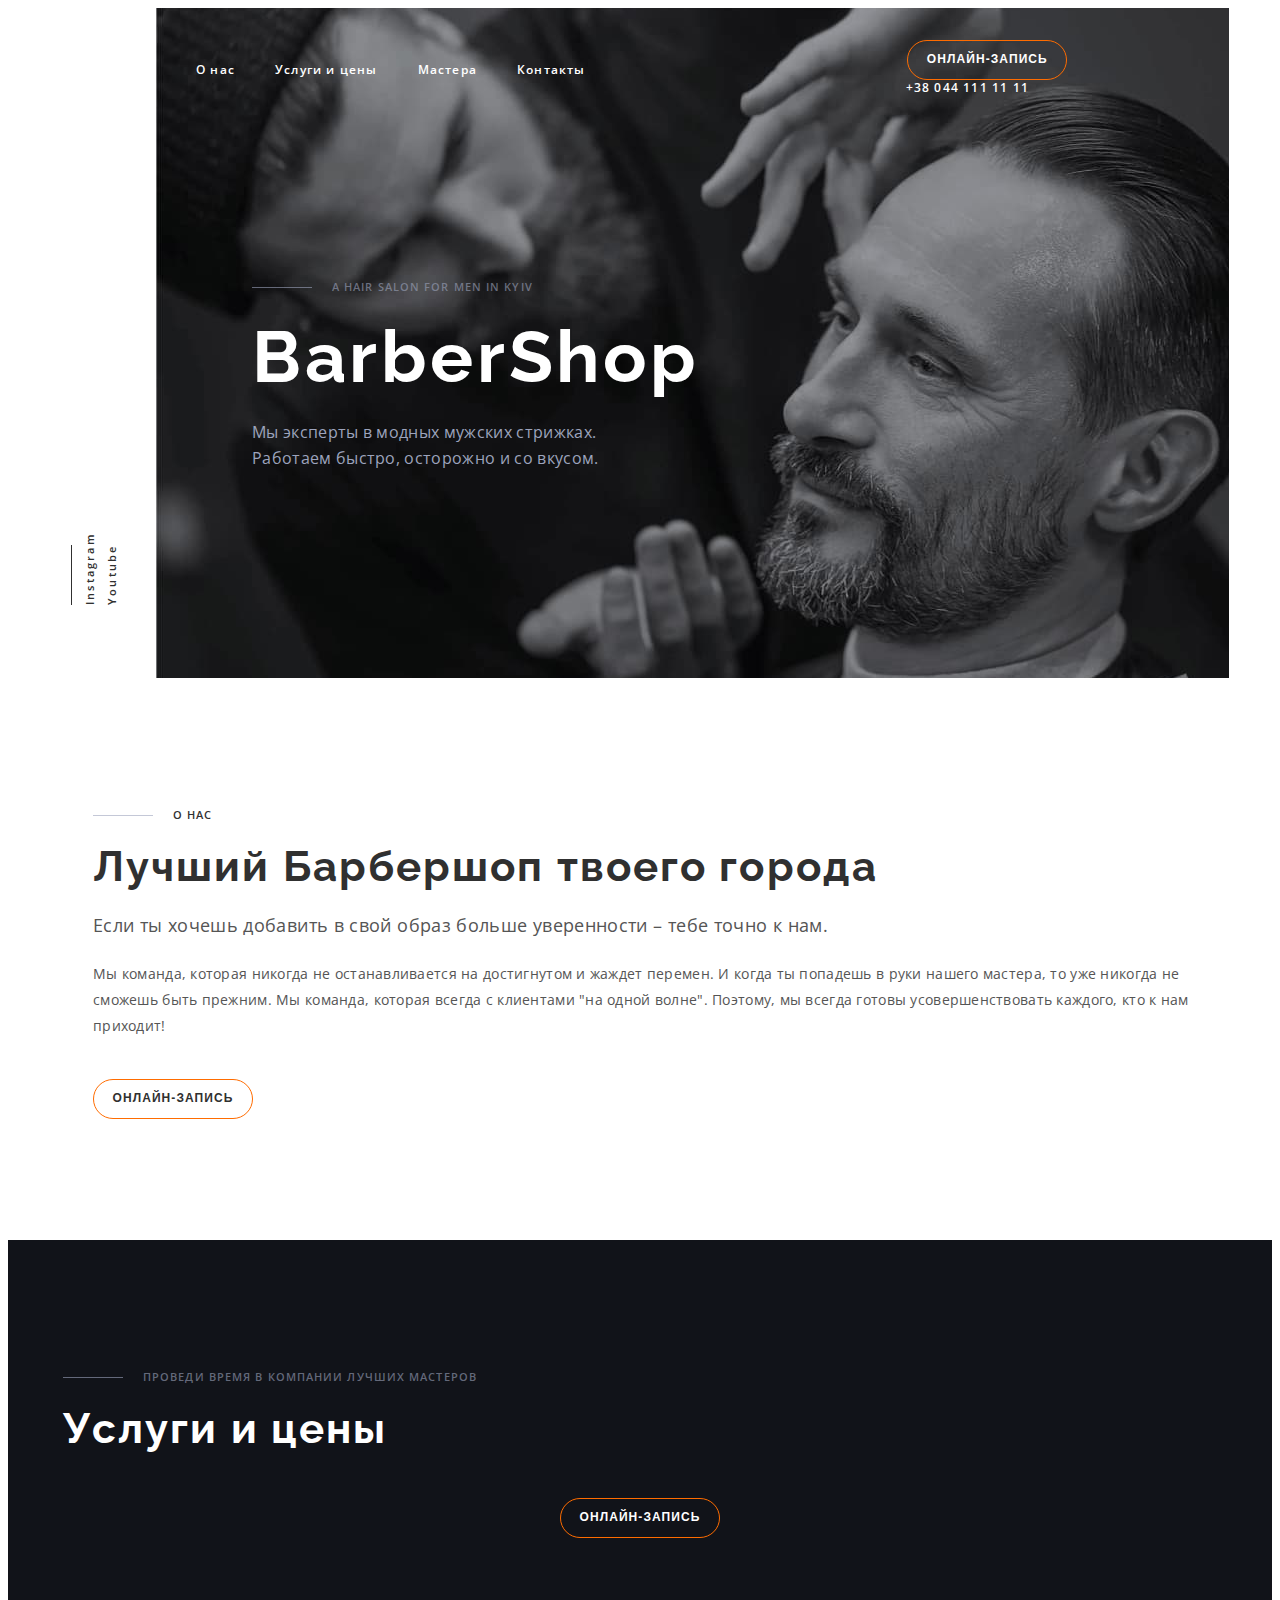
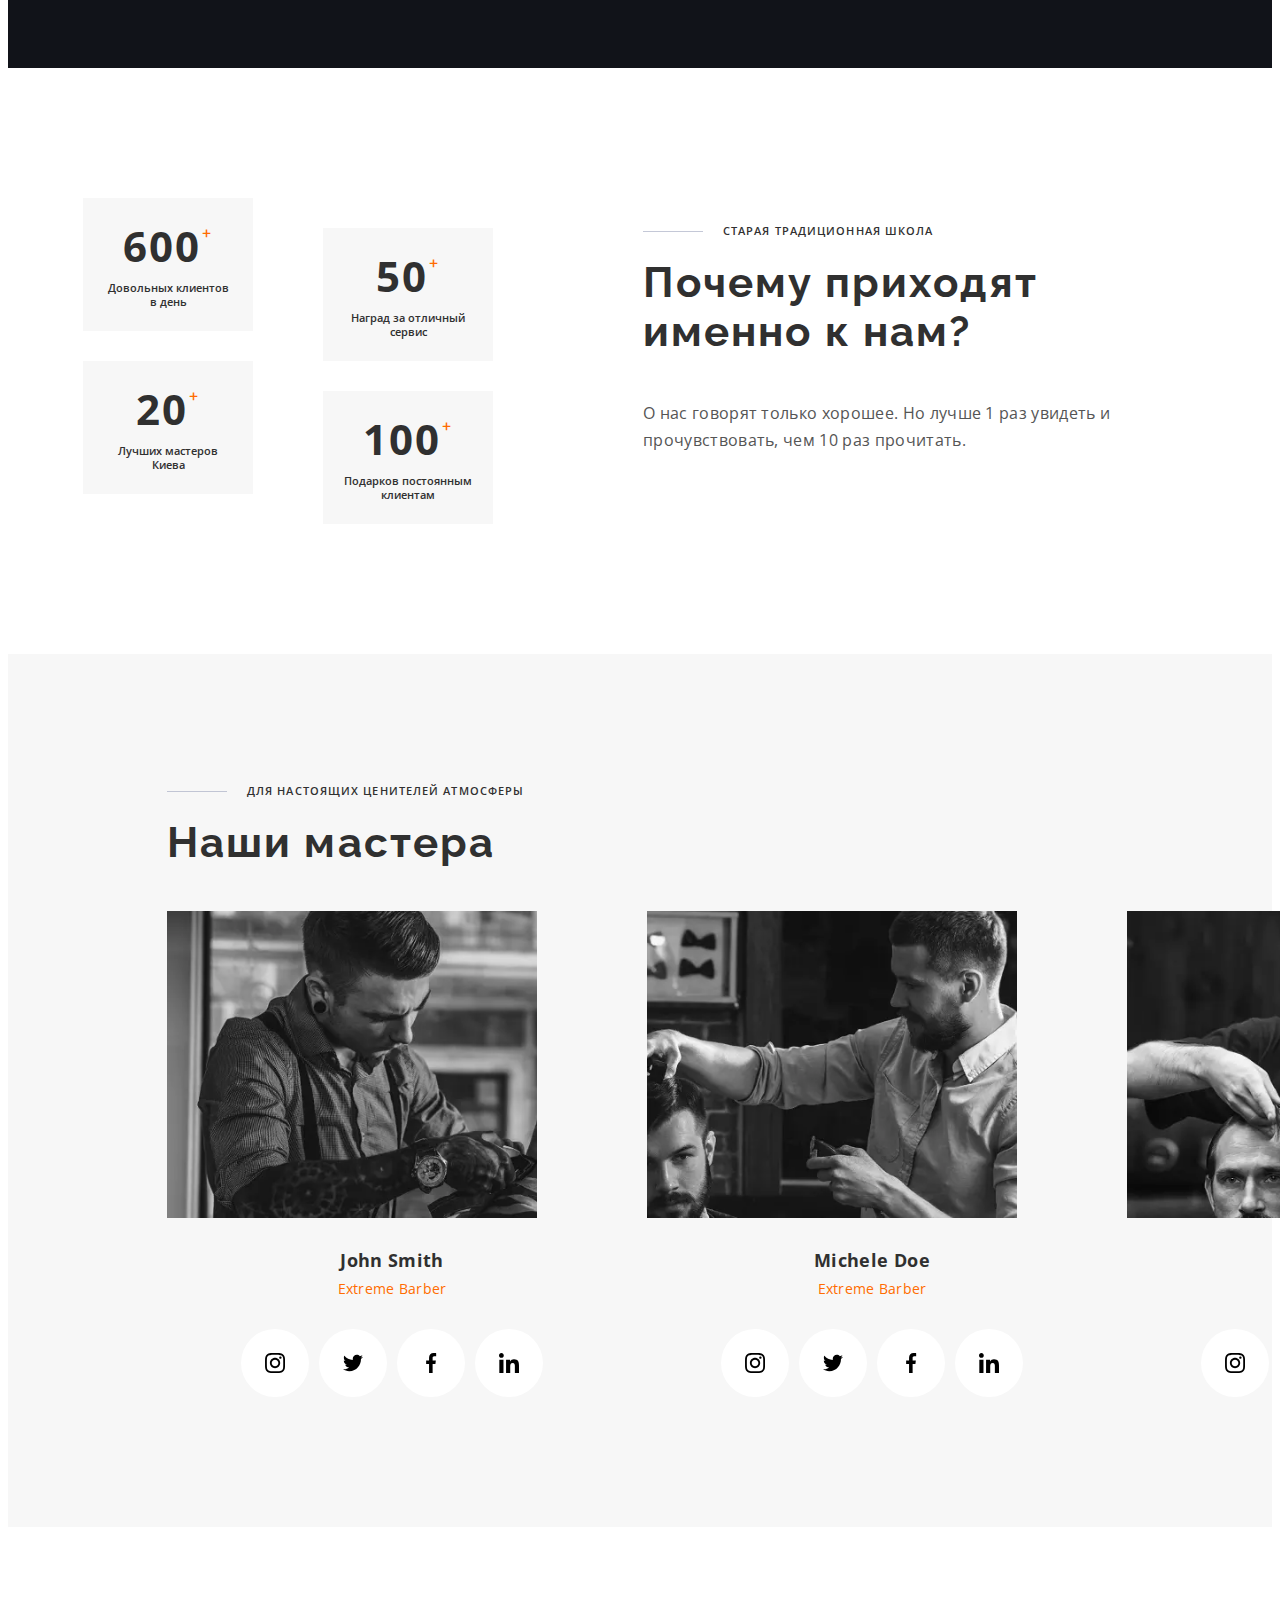
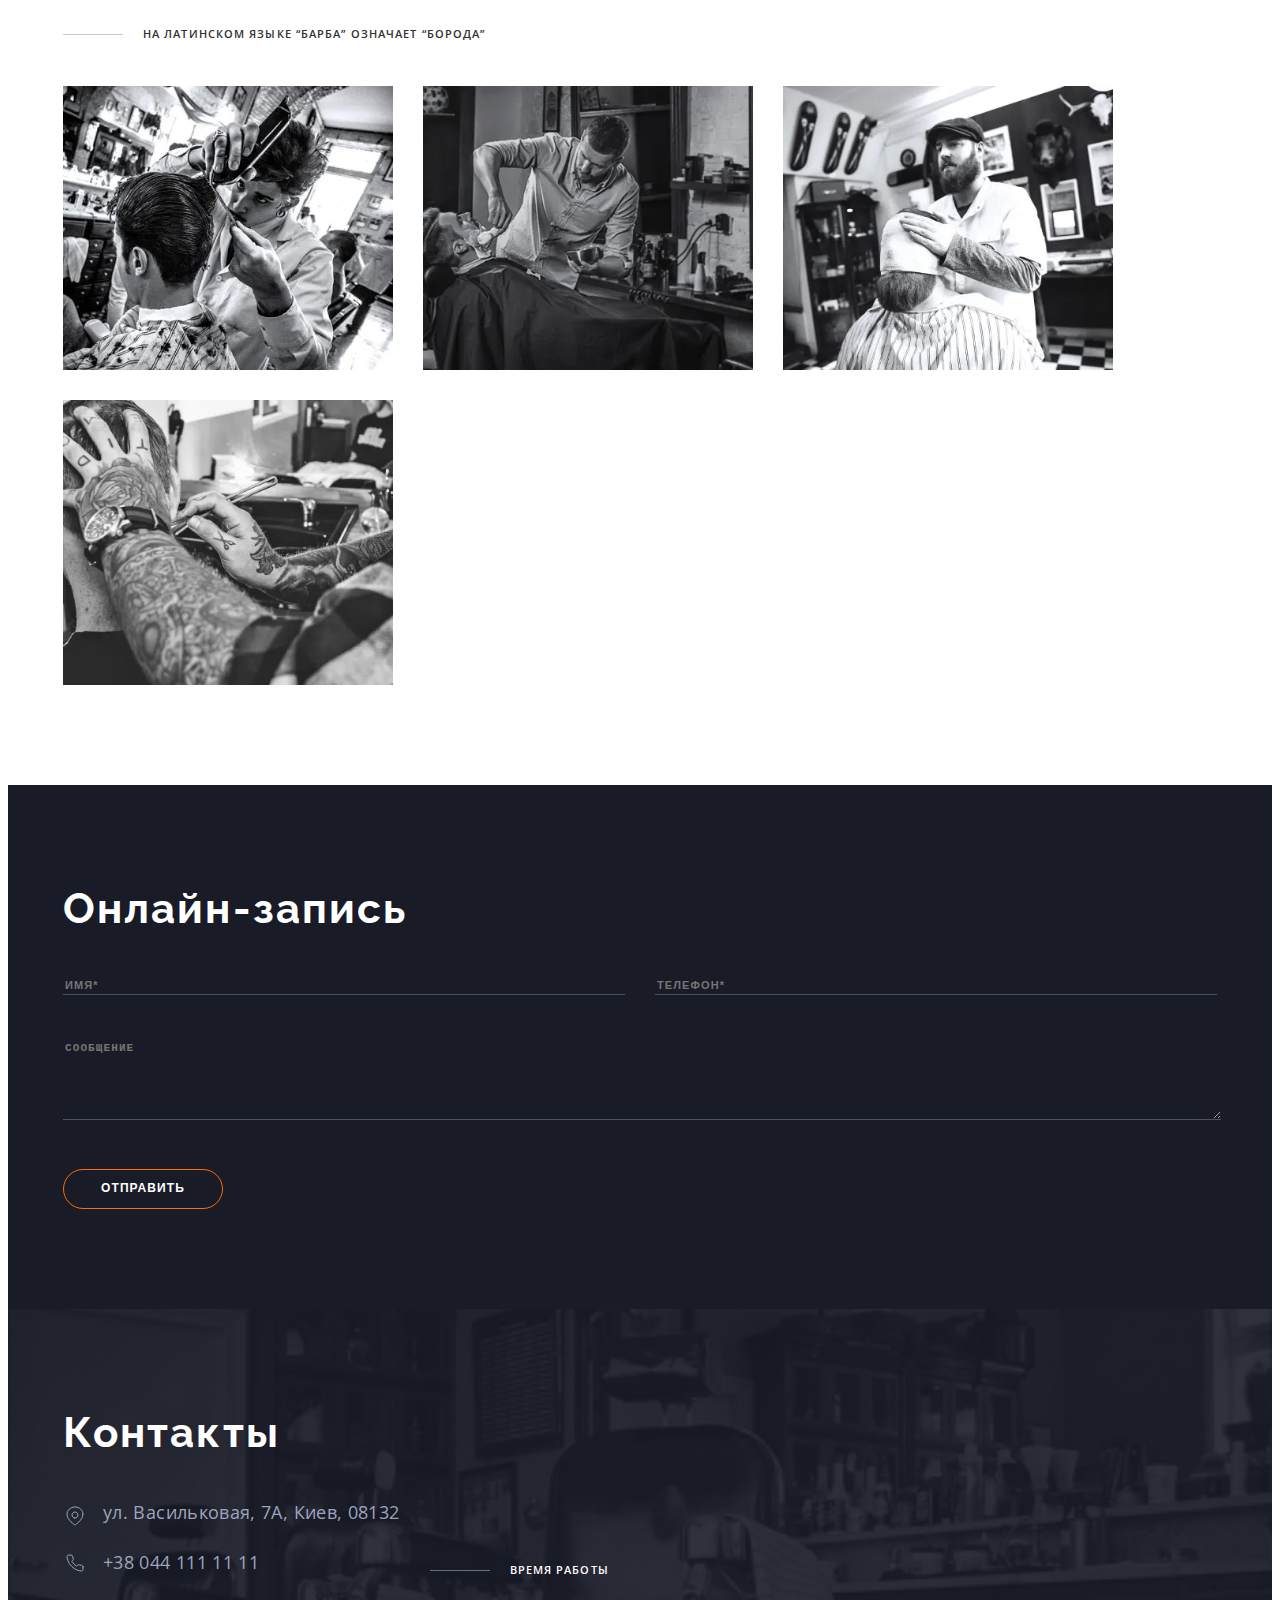
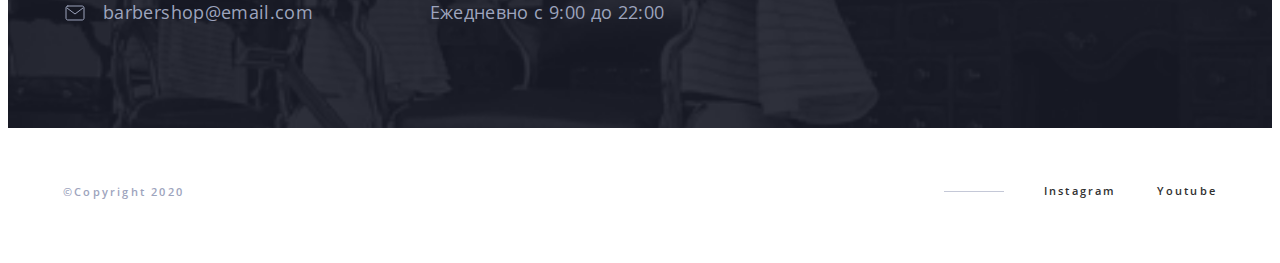
==== commit a589c517: "masters" ====
--- a/index.html
+++ b/index.html
@@ -121,6 +121,22 @@
                         </picture></li>
                     </ul>
                 </div>
+                <div class="description__leftLaptop">
+                    <ul class="description__listPhotoLaptop">
+                        <li class="description__itemLaptop">
+                            <picture>
+                                <source srcset="./images/aboutFirstLaptop.webp 1x, ./images/aboutFirstLaptop@2x.webp 2x" type="image/webp">
+                                <img src="./images/aboutFirstLaptop.jpg" alt="барбер в рaботе" width="270px" height="445px">
+                            </picture>
+                        </li>
+                        <li class="description__itemLaptop">
+                            <picture>
+                                <source srcset="./images/aboutSecondLaptop.webp 1x, ./images/aboutSecondLaptop@2x.webp 2x" type="image/webp">
+                                <img src="./images/aboutSecondLaptop.jpg" alt="барбер в рaботе" width="270px" height="445px">
+                            </picture>
+                        </li>
+                    </ul>
+                </div>
                 <div class="description__right">
                     <p class="description__pretitleText pretitleText" id="about">О НАС</p>
                     <h3 class="description__title">Лучший Барбершоп твоего города</h3>
@@ -135,7 +151,7 @@
             <div class="container priceContainer">
                 <p class="price__pretitleText pretitleText">Проведи время в компании лучших мастеров</p>
                 <h2 class="price__title title">Услуги и цены</h2>
-                <div class="priceWrap">
+                <div class="priceWrap mainPriceWrap">
                     <ul class="priceList list">
                         <li class="priceList__item">
                             <p class="priceList__service">Мужская стрижка</p><span class="priceList__cost">от 300 грн.</span>
@@ -163,25 +179,63 @@
                         </li>
                     </ul>
                 </div>
+                <div class="price__laptopPriceWrap">
+                <div class="priceWrap laptopPriceWrap">
+                    <ul class="priceList list">
+                        <li class="priceList__item">
+                            <p class="priceList__service">Мужская стрижка</p><span class="priceList__cost">от 300 грн.</span>
+                        </li>
+                        <li class="priceList__item">
+                            <p class="priceList__service">Стрижка бороды</p><span class="priceList__cost">от 200 грн.</span>
+                        </li>
+                        <li class="priceList__item">
+                            <p class="priceList__service">Стрижка усов</p><span class="priceList__cost">от 200 грн.</span>
+                        </li>
+                        <li class="priceList__item">
+                            <p class="priceList__service">Бритье опасной бритвой</p><span class="priceList__cost">от 200 грн.</span>
+                        </li>
+                    </ul>
+                </div>
+                <div class="priceWrap laptopPriceWrap">
+                    <ul class="priceList list">
+                        <li class="priceList__item">
+                            <p class="priceList__service">Cтрижка у стажера</p><span class="priceList__cost">от 50 грн.</span>
+                        </li>
+                        <li class="priceList__item">
+                            <p class="priceList__service">Стрижка под насадку</p><span class="priceList__cost">от 200 грн.</span>
+                        </li>
+                        <li class="priceList__item">
+                            <p class="priceList__service">Детская стрижка (до 12 лет)</p><span class="priceList__cost">от 300 грн.</span>
+                        </li>
+                        <li class="priceList__item">
+                            <p class="priceList__service">Камуфлирование седины</p><span class="priceList__cost">от 200 грн.</span>
+                        </li>
+                    </ul>
+                </div>
+                </div>              
                 <div class="price__btnCentr"><button class="price__button button" type="button">онлайн-запись</button></div>
             </div>            
         </section>
+
         <section class="benefits">
             <div class="container benefitsContainer">
-                <p class="benefits__pretitleText pretitleText">старая традиционная школа</p>
-                <h2 class="benefits__title title">Почему приходят именно к нам?</h2>
-                <p class="benefits__subtitleText">О нас говорят только хорошее. Но лучше 
-                    1 раз увидеть и прочувствовать, чем 10 раз прочитать. </p>
-                    <div class="blocBenefits">
-                        <ul class="benefitsList list">
-                            <li class="benefitsList__item"><span class="benefitsList__number">600</span><p class="benefitsList__textList">Довольных клиентов в день</p></li>
-                            <li class="benefitsList__item"><span class="benefitsList__number">50</span><p class="benefitsList__textList">Наград за отличный сервис </p></li>
-                            <li class="benefitsList__item"><span class="benefitsList__number">20</span><p class="benefitsList__textList">Лучших мастеров Киева </p></li>
-                            <li class="benefitsList__item"><span class="benefitsList__number">100</span><p class="benefitsList__textList textList--gift">Подарков постоянным клиентам</p></li>
-                        </ul>
-                    </div>
-            </div>
-        </section>
+                <div class="benefits__textContent">
+                    <p class="benefits__pretitleText pretitleText">старая традиционная школа</p>
+                    <h2 class="benefits__title title">Почему приходят именно к нам?</h2>
+                    <p class="benefits__subtitleText">О нас говорят только хорошее. Но лучше 
+                        1 раз увидеть и прочувствовать, чем 10 раз прочитать. </p>
+                </div>
+                <div class="blocBenefits">
+                    <ul class="benefitsList list">
+                        <li class="benefitsList__item"><span class="benefitsList__number">600</span><p class="benefitsList__textList">Довольных клиентов в день</p></li>
+                        <li class="benefitsList__item"><span class="benefitsList__number">50</span><p class="benefitsList__textList">Наград за отличный сервис </p></li>
+                        <li class="benefitsList__item"><span class="benefitsList__number">20</span><p class="benefitsList__textList">Лучших мастеров Киева </p></li>
+                        <li class="benefitsList__item"><span class="benefitsList__number">100</span><p class="benefitsList__textList textList--gift">Подарков постоянным клиентам</p></li>
+                    </ul>
+                </div>
+            </div>
+        </section>
+
         <section class="masters">
             <div class="container mastersContainer">
                 <p class="masters__pretitleText pretitleText">для настоящих ценителей атмосферы</p>
@@ -191,8 +245,9 @@
                         <div class="mastersList__wrap">
                             <picture>
                                 <source srcset="./images/img1JohnSmith.webp 1x, ./images/img1JohnSmith@2x.webp 2x" type="image/webp"/>
-                                <img src="./images/img1JohnSmith.jpg" alt="барбер стрижет клиента" width="450px" height="346px">
-                            </picture></div>
+                                <img class="mastersList__photo" src="./images/img1JohnSmith.jpg" alt="барбер стрижет клиента" width="450px" height="346px">
+                            </picture>
+                        </div>
                         <div class="mastersList__bottom">
                             <h4 class="mastersList__name">John Smith</h4>
                             <p class="mastersList__subname">Extreme Barber</p>
@@ -224,7 +279,9 @@
                         <div class="mastersList__wrap">
                             <picture>
                                 <source srcset="./images/img2MicheleDoe.webp 1x, ./images/img2MicheleDoe@2x.webp 2x " type="image/webp">
-                            <img src="./images/img2MicheleDoe.jpg" alt="барбер стрижет клиента" width="450px" height="346px"></picture></div>
+                            <img class="mastersList__photo" src="./images/img2MicheleDoe.jpg" alt="барбер стрижет клиента" width="450px" height="346px">
+                            </picture>
+                        </div>
                         <div class="mastersList__bottom">
                             <h4 class="mastersList__name">Michele Doe</h4>
                             <p class="mastersList__subname">Extreme Barber</p>
@@ -256,7 +313,9 @@
                         <div class="mastersList__wrap">
                             <picture>
                                 <source srcset="./images/img3AlanBlack.webp 1x, ./images/img3AlanBlack@2x.webp 2x" type="image/webp">
-                            <img src="./images/img3AlanBlack.jpg" alt="барбер стрижет клиента" width="450px" height="346px"></picture></div>
+                            <img class="mastersList__photo" src="./images/img3AlanBlack.jpg" alt="барбер стрижет клиента" width="450px" height="346px">
+                            </picture>
+                        </div>
                         <div class="mastersList__bottom">
                             <h4 class="mastersList__name">Alan Black</h4>
                             <p class="mastersList__subname">Extreme Barber</p>
@@ -287,6 +346,7 @@
                 </ul>
             </div>
         </section>
+
         <section class="portfolio">
             <div class="container portfolioContainer">
                 <h2 hidden> portfolio</h2>
@@ -311,6 +371,7 @@
                 </ul>               
             </div>
         </section>
+        
         <section class="form">
             <div class="container formContainer">
                 <h2 class="form__title title">Онлайн-запись</h2>
--- a/css/main.min.css
+++ b/css/main.min.css
@@ -1,2 +1,2 @@
-@import url("https://fonts.googleapis.com/css2?family=Open+Sans:wght@400;600;700&family=Raleway:wght@700&display=swap");@media screen and (max-width: 767.99px){.container{padding-left:31px;padding-right:31px;margin-right:auto;margin-left:auto;max-width:480px}}@media screen and (min-width: 768px) and (max-width: 1279.99px){.container{padding-left:39px;padding-right:39px;margin-right:auto;margin-left:auto;max-width:768px}}.hero__pretitleText,.pretitleText{font-weight:600;font-size:11px;line-height:1.36;letter-spacing:0.1em;text-transform:uppercase;display:-webkit-box;display:-ms-flexbox;display:flex;-webkit-box-align:center;-ms-flex-align:center;align-items:center}.hero__pretitleText::before,.pretitleText::before{margin-right:20px}.hero__subtitleText,.description__subtitleText{font-size:16px;line-height:1.62;letter-spacing:0.02em}.hero__pretitleText::before,.pretitleText::before,.heroCommon__socialNetworksList::before,.linkFooter--line::before,.beforMobileMenu::before{content:'';display:inline-block;width:60px;border-bottom:1px solid rgba(157,164,189,0.6)}.title{font-family:"Raleway";font-weight:bold;font-size:42px;line-height:1.16;letter-spacing:0.05em;color:#fff}.description,.price,.benefits,.masters,.form,.contacts{padding-top:84px;padding-bottom:84px}p,h1,h2,h3,h4,h5,h6{margin:0}ul{margin:0;padding:0}li{list-style-type:none;margin-top:0px;margin-bottom:0px}img{display:block;max-width:100%;height:auto}button{cursor:pointer}a{text-decoration:none;font-style:normal}.btn{background-color:transparent;border:none;height:40px;width:40px;outline:none;cursor:pointer}.button{min-width:160px;min-height:40px;border:1px solid #FF6C00;border-radius:25px;background-color:transparent;font-weight:600;font-size:12px;line-height:1.33;letter-spacing:0.09em;text-transform:uppercase;color:#303030;-webkit-transition-property:background-color, color;transition-property:background-color, color;-webkit-transition-duration:250ms;transition-duration:250ms;-webkit-transition-timing-function:cubic-bezier(0.4, 0, 0.2, 1);transition-timing-function:cubic-bezier(0.4, 0, 0.2, 1)}.button:hover,.button:focus{background-color:#FF6C00;color:#fff}body{font-family:"Open Sans"}@media screen and (max-width: 767.99px){.hero{padding-top:40px;padding-bottom:183px;padding-left:31px;padding-right:31px;background-image:url("../css/../images/heroFirst.jpg");background-size:cover;background-position:center;background-repeat:no-repeat}}@media screen and (max-width: 767.99px) and (min-device-pixel-ratio: 2), screen and (max-width: 767.99px) and (-webkit-min-device-pixel-ratio: 2), screen and (max-width: 767.99px) and (min-resolution: 192dpi), screen and (max-width: 767.99px) and (min-resolution: 2dppx){.hero{background-image:url("../css/../images/heroFirst@2x.jpg")}}@media screen and (min-width: 1280px){.hero{padding-right:59px}}.hero__topLine{display:-webkit-box;display:-ms-flexbox;display:flex;-webkit-box-align:center;-ms-flex-align:center;align-items:center;-webkit-box-pack:justify;-ms-flex-pack:justify;justify-content:space-between;margin-bottom:112px}@media screen and (min-width: 768px){.hero__topLine{display:none}}.hero__pretitleText{color:rgba(157,164,189,0.6);margin-bottom:20px;display:-webkit-box;display:-ms-flexbox;display:flex;-webkit-box-align:center;-ms-flex-align:center;align-items:center}.hero__pretitleText::before{margin-right:20px}.hero__title{font-family:"Raleway";font-weight:bold;font-size:48px;line-height:1.16;letter-spacing:0.05em;color:#fff;margin-bottom:20px}@media screen and (min-width: 1280px){.hero__title{font-weight:bold;font-size:72px;line-height:1.18;color:#FFFFFF}}.hero__subtitleText{color:#9DA4BD}@media screen and (max-width: 767.99px){.heroContainer{max-height:580px;min-width:320px}}@media screen and (min-width: 768px) and (max-width: 1279.99px){.heroContainer{display:-webkit-box;display:-ms-flexbox;display:flex;min-width:768px}}@media screen and (min-width: 1280px){.heroContainer{min-width:1221px;display:-webkit-box;display:-ms-flexbox;display:flex}}@media screen and (max-width: 767.99px){.heroLeft{display:none}}@media screen and (min-width: 768px){.heroLeft{display:-webkit-box;display:-ms-flexbox;display:flex;-webkit-box-align:end;-ms-flex-align:end;align-items:flex-end;padding-bottom:40px}}@media screen and (min-width: 1280px){.heroLeft{min-width:148px}}@media screen and (min-width: 768px) and (max-width: 1279.99px){.heroCommon__hero{padding:280px 170px 185px 70px;background-image:url("../css/../images/bgimgHeroTablet.jpg");background-size:cover;background-position:center;background-repeat:no-repeat}}@media screen and (min-width: 768px) and (max-width: 1279.99px) and (min-device-pixel-ratio: 2), screen and (min-width: 768px) and (max-width: 1279.99px) and (-webkit-min-device-pixel-ratio: 2), screen and (min-width: 768px) and (max-width: 1279.99px) and (min-resolution: 192dpi), screen and (min-width: 768px) and (max-width: 1279.99px) and (min-resolution: 2dppx){.heroCommon__hero{background-image:url("../css/../images/bgimgHeroTablet@2x.jpg")}}@media screen and (min-width: 1280px){.heroCommon__hero{padding:272px 452px 206px 96px;background-image:url("../css/../images/heroDesktop.jpg");background-size:cover;background-position:center;background-repeat:no-repeat}}@media screen and (min-width: 1280px) and (min-device-pixel-ratio: 2), screen and (min-width: 1280px) and (-webkit-min-device-pixel-ratio: 2), screen and (min-width: 1280px) and (min-resolution: 192dpi), screen and (min-width: 1280px) and (min-resolution: 2dppx){.heroCommon__hero{background-image:url("../css/../images/heroDesktop@2x.jpg")}}.heroCommon__socialNetworksLink{font-weight:600;font-size:11px;line-height:1.36;letter-spacing:0.2em;color:#303030}.heroCommon__socialNetworksLink:hover,.heroCommon__socialNetworksLink:focus{color:#FF6C00}.heroCommon__socialNetworksList{-webkit-transform:rotate(-90deg) translateX(50px);transform:rotate(-90deg) translateX(50px)}.heroCommon__socialNetworksList::before{margin-right:40px;border-bottom:0.95px solid #303030}@media screen and (min-width: 1280px){.heroCommon__socialNetworksList{-webkit-transform:rotate(-90deg) translateX(50px) translateY(30px);transform:rotate(-90deg) translateX(50px) translateY(30px)}}@media screen and (min-width: 768px){.description{padding-top:100px;padding-bottom:76px}}.description__title{font-family:"Raleway";font-weight:bold;font-size:28px;line-height:1.17;letter-spacing:0.05em;color:#303030;margin-bottom:20px}.description__subtitleText{color:#555;margin-bottom:20px}.description__text{font-size:14px;line-height:1.85;letter-spacing:0.02em;color:#555;margin-bottom:40px}.pretitleText{color:#303030;margin-bottom:20px}@media screen and (max-width: 767.99px){.description__left{display:none}}@media screen and (min-width: 768px){.description__left{min-width:330px;max-height:503px}}@media screen and (min-width: 768px){.description__right{padding-left:30px}}.descriptionContainer{display:-webkit-box;display:-ms-flexbox;display:flex}.description__item:not(:last-child){margin-bottom:30px}.price__pretitleText{color:rgba(157,164,189,0.6)}.price{background-color:#111319}@media screen and (min-width: 768px){.price{background-image:url("../css/../images/imgprice.png");background-size:cover;background-position:center;background-repeat:no-repeat}}.price__btnCentr{text-align:center}.price__button{color:#fff}.title{margin-bottom:44px}.priceWrap{padding:30px;background-image:-webkit-gradient(linear, left top, left bottom, from(#171A24), to(rgba(23,26,36,0.2)));background-image:linear-gradient(180deg, #171A24 0%, rgba(23,26,36,0.2) 100%);margin-bottom:80px}.priceList__service,.priceList__cost{font-size:14px;line-height:2.14;letter-spacing:0.02em;color:#9DA4BD}@media screen and (min-width: 768px){.priceList__service,.priceList__cost{font-size:18px}}@media screen and (min-width: 768px){.priceList__cost{font-size:18px}}.priceList__item{display:-webkit-box;display:-ms-flexbox;display:flex;-webkit-box-pack:justify;-ms-flex-pack:justify;justify-content:space-between}.benefits__title{color:#303030}.benefits__subtitleText{line-height:1.66;letter-spacing:0.02em;color:#555;font-family:18px;margin-bottom:20px}@media screen and (max-width: 767.99px){.blocBenefits{max-width:418px;margin:0 auto}}@media screen and (min-width: 768px){.blocBenefits{margin-left:auto;max-width:450px}}.benefitsList{display:-webkit-box;display:-ms-flexbox;display:flex;-ms-flex-wrap:wrap;flex-wrap:wrap;-ms-flex-pack:distribute;justify-content:space-around}.benefitsList__item{display:block;text-align:center;background-color:#F7F7F7}@media screen and (min-width: 768px){.benefitsList__item{min-width:210px}}.benefitsList__item:nth-child(even){margin-top:30px}.benefitsList__item:nth-child(odd){margin-right:30px;margin-bottom:30px}.benefitsList__number{font-weight:bold;font-size:42px;line-height:1.35;text-align:center;letter-spacing:0.05em;color:#303030;display:-webkit-box;display:-ms-flexbox;display:flex;-webkit-box-pack:center;-ms-flex-pack:center;justify-content:center;margin-bottom:6px}.benefitsList__number::after{content:'+';font-weight:600;font-size:16px;line-height:1.37;text-align:center;color:#FF6C00;margin-top:5px}.benefitsList__textList{font-weight:600;font-size:11px;line-height:1.36;text-align:center;color:#303030;display:inline-block;max-width:122px}.textList--gift{max-width:130px}.masters{background-color:#F7F7F7}@media screen and (min-width: 768px){.masters{padding-top:100px;padding-bottom:100px}}.masters__title{color:#303030}@media screen and (min-width: 768px){.mastersContainer{padding-left:159px;padding-right:159px}}.mastersList__wrap{margin-bottom:30px}@media screen and (min-width: 768px){.mastersList__wrap{min-width:450px}}.mastersList__bottom{text-align:center}.mastersList__item:not(:last-child){margin-bottom:64px}.mastersList__name{font-size:18px;line-height:1.38;letter-spacing:0.02em;color:#303030;margin-bottom:8px}.mastersList__subname{font-size:14px;line-height:1.35;text-align:center;letter-spacing:0.02em;color:#FF6C00;margin-bottom:30px}.socialNetworksList{display:-webkit-box;display:-ms-flexbox;display:flex;-webkit-box-pack:center;-ms-flex-pack:center;justify-content:center}.socialNetworksList__link{display:-webkit-box;display:-ms-flexbox;display:flex;-webkit-box-align:center;-ms-flex-align:center;align-items:center;-webkit-box-pack:center;-ms-flex-pack:center;justify-content:center;width:44px;height:44px;padding:12px;border-radius:50%;background-color:#fff;-webkit-transition-property:fill;transition-property:fill;-webkit-transition-duration:250ms;transition-duration:250ms;-webkit-transition-timing-function:cubic-bezier(0.4, 0, 0.2, 1);transition-timing-function:cubic-bezier(0.4, 0, 0.2, 1)}.socialNetworksList__link:hover,.socialNetworksList__link:focus{fill:#FF6C00}.socialNetworksList__item:not(:last-child){margin-right:10px}@media screen and (min-width: 768px){.mastersList__item{display:-webkit-box;display:-ms-flexbox;display:flex;-webkit-box-orient:vertical;-webkit-box-direction:normal;-ms-flex-direction:column;flex-direction:column;-webkit-box-align:center;-ms-flex-align:center;align-items:center}}.portfolio{padding-top:95px;padding-bottom:84px}@media screen and (min-width: 768px){.portfolio{padding-top:100px;padding-bottom:100px}}.portfolio__pretitleText{margin-bottom:44px}@media screen and (max-width: 767.99px){.portfolioList__item:not(:last-child){margin-bottom:30px}}@media screen and (min-width: 768px){.portfolioList__item{max-width:330px;margin:15px}}@media screen and (min-width: 768px){.portfolioList{display:-webkit-box;display:-ms-flexbox;display:flex;-ms-flex-wrap:wrap;flex-wrap:wrap;margin:-15px}}.form{background-color:#191C26}@media screen and (min-width: 768px){.form{padding-top:100px;padding-bottom:100px}}@media screen and (max-width: 767.99px){.formContainer{text-align:center}}.form__title{margin-bottom:44px}.formInput{width:100%;background-color:inherit;border:none;border-bottom:1px solid rgba(157,164,189,0.4);font-weight:600;font-size:11px;line-height:1.36;letter-spacing:0.1em;text-transform:uppercase;color:rgba(157,164,189,0.4)}.formInput:not(:last-child){margin-bottom:44px}@media screen and (min-width: 768px){.formInput:not(:last-child){margin-bottom:0;margin-right:30px}}.formOnlineWrap{margin-bottom:44px}@media screen and (min-width: 768px){.formOnlineWrap{display:-webkit-box;display:-ms-flexbox;display:flex}}.formTextarea{width:100%;max-height:76px;background-color:inherit;border:none;border-bottom:1px solid rgba(157,164,189,0.4);font-weight:600;font-size:11px;line-height:1.36;letter-spacing:0.1em;text-transform:uppercase;color:rgba(157,164,189,0.4);margin-bottom:44px}.form__button{color:#fff}.contacts{background-image:url("../css/../images/imgbgbottomLast.png"),url("../css/../images/Bg.jpg");background-size:cover;background-position:center;background-repeat:no-repeat}@media screen and (min-width: 768px){.contacts{padding-top:100px;padding-bottom:100px}}.contacts__title{margin-bottom:40px;font-style:initial}@media screen and (max-width: 767.99px){.contacts__title{text-align:center}}@media screen and (max-width: 767.99px){.contactsAddress{margin-bottom:44px}}@media screen and (min-width: 768px){.contactsAddress{margin-right:30px}}.contactsList{text-align:start}.contactsList__link{font-size:18px;line-height:1.66;letter-spacing:0.02em;color:#9DA4BD;display:-webkit-box;display:-ms-flexbox;display:flex;-webkit-box-align:center;-ms-flex-align:center;align-items:center}.contactsList__item:not(:last-child){margin-bottom:20px}.contacts__timeWork{color:#fff;margin-bottom:20px}.contacts__time{font-size:18px;line-height:1.66;letter-spacing:0.02em;color:#9DA4BD}.contactsList__icon{margin-right:16px}.location{-webkit-box-align:end;-ms-flex-align:end;align-items:flex-end}@media screen and (min-width: 768px){.contactsContainer{display:-webkit-box;display:-ms-flexbox;display:flex;-webkit-box-align:end;-ms-flex-align:end;align-items:flex-end}}.footer{padding-top:44px;padding-bottom:44px}@media screen and (min-width: 768px){.footer{padding-top:56px;padding-bottom:56px}}.footerList{display:-webkit-box;display:-ms-flexbox;display:flex;-webkit-box-pack:end;-ms-flex-pack:end;justify-content:flex-end}@media screen and (max-width: 767.99px){.footerList{margin-bottom:20px}}.footerList__item{font-weight:600;font-size:11px;line-height:1.36;letter-spacing:0.2em;color:#303030}.footerList__link{color:#303030}.footer__copy{font-weight:600;font-size:11px;line-height:15px;letter-spacing:0.2em;color:#9DA4BD}.linkFooter--line{display:-webkit-box;display:-ms-flexbox;display:flex;-webkit-box-align:center;-ms-flex-align:center;align-items:center;margin-right:40px}.linkFooter--line::before{margin-right:40px}@media screen and (min-width: 768px){.footerContainer{display:-webkit-box;display:-ms-flexbox;display:flex;-webkit-box-orient:horizontal;-webkit-box-direction:reverse;-ms-flex-direction:row-reverse;flex-direction:row-reverse;-webkit-box-pack:justify;-ms-flex-pack:justify;justify-content:space-between}}.logo{display:none}.menu-container{position:fixed;top:0;left:0;width:100vw;height:100vh;opacity:1;-webkit-transform:translateX(100%);transform:translateX(100%);background-color:#fff;padding:48px 31px 48px 40px;-webkit-transition:-webkit-transform 250ms ease-in-out;transition:-webkit-transform 250ms ease-in-out;transition:transform 250ms ease-in-out;transition:transform 250ms ease-in-out, -webkit-transform 250ms ease-in-out;z-index:999}.hero__item{fill:#fff}.menu-container.is-open{-webkit-transform:translateX(0);transform:translateX(0)}.menuMobile__topLine{display:-webkit-box;display:-ms-flexbox;display:flex;-webkit-box-pack:end;-ms-flex-pack:end;justify-content:flex-end;margin-bottom:30px}.menuMobile__link{font-weight:600;font-size:18px;line-height:1.38;letter-spacing:0.1em;color:#303030;-webkit-transition-property:color;transition-property:color;-webkit-transition-duration:250ms;transition-duration:250ms;-webkit-transition-timing-function:cubic-bezier(0.4, 0, 0.2, 1);transition-timing-function:cubic-bezier(0.4, 0, 0.2, 1)}.menuMobile__link:hover,.menuMobile__link:focus{color:#FF6C00}.menuMobile__navList{margin-bottom:64px}.mrnuMobile__item:not(:last-child){margin-bottom:24px}.menuMobileTell{display:block;margin-bottom:24px}.menuMobile__button{margin-bottom:64px}.menuMobile__socialNetworksList{display:-webkit-box;display:-ms-flexbox;display:flex;-webkit-box-orient:vertical;-webkit-box-direction:normal;-ms-flex-direction:column;flex-direction:column}.menuMobile__socialNetworksItem:not(:last-child){margin-bottom:24px}.menuMobile__socialNetworksItem:nth-child(2){margin-left:100px}.menuMobile____socialNetworksLink{font-weight:600;font-size:14px;line-height:1.35;letter-spacing:0.2em;color:#303030}.beforMobileMenu{display:-webkit-box;display:-ms-flexbox;display:flex;-webkit-box-align:center;-ms-flex-align:center;align-items:center;margin-right:40px}.beforMobileMenu::before{margin-right:40px}.headerLine{padding-top:32px}@media screen and (min-width: 768px){.headerLine{padding-top:0}}@media screen and (max-width: 768px){.headerLine{display:none}}.headerLine__navList{display:-webkit-box;display:-ms-flexbox;display:flex}.headerLine__item:not(:last-child){margin-right:24px}@media screen and (min-width: 1280px){.headerLine__item:not(:last-child){margin-right:40px}}.headerLine__link{font-weight:600;font-size:12px;line-height:1.33;letter-spacing:0.1em;color:#fff}.headerLine__link:hover,.headerLine__link:focus{color:#FF6C00}@media screen and (max-width: 1279.99px){.headerLine__tellAndBtn{display:-webkit-box;display:-ms-flexbox;display:flex;-webkit-box-orient:vertical;-webkit-box-direction:reverse;-ms-flex-direction:column-reverse;flex-direction:column-reverse;-webkit-box-align:center;-ms-flex-align:center;align-items:center}}@media screen and (min-width: 1280px){.headerLine__tellAndBtn{display:-webkit-box;display:-ms-flexbox;display:flex;-webkit-box-align:center;-ms-flex-align:center;align-items:center}}.headerLine__button{color:#fff;margin-bottom:20px}@media screen and (min-width: 1280px){.headerLine__button{margin-bottom:0}}.headerLine__nav{margin-right:auto}@media screen and (min-width: 1280px){.headerLine__nav{margin-right:320px}}@media screen and (min-width: 1280px){.mobileTell{margin-right:40px}}.logo{fill:#303030;margin-right:60px;display:block}@media screen and (min-width: 1280px){.logo{display:inherit;margin-right:70px}}.headerLineContainerHero{display:-webkit-box;display:-ms-flexbox;display:flex;-webkit-box-align:center;-ms-flex-align:center;align-items:center}@media screen and (min-width: 768px) and (max-width: 1279.99px){.headerLineContainerHero{position:absolute;top:40px;right:41px;min-width:678px}}@media screen and (min-width: 1280px){.headerLineContainerHero{position:absolute;top:32px;left:53px}}@media screen and (max-width: 767.99px){.headerLineContainerHero{display:none}}@media screen and (min-width: 768px){.headerLineContainer{display:none}}.heroContainer{position:relative}
+@import url("https://fonts.googleapis.com/css2?family=Open+Sans:wght@400;600;700&family=Raleway:wght@700&display=swap");@media screen and (max-width: 767.99px){.container{padding-left:31px;padding-right:31px;margin-right:auto;margin-left:auto;max-width:480px}}@media screen and (min-width: 768px) and (max-width: 1279.99px){.container{padding-left:39px;padding-right:39px;margin-right:auto;margin-left:auto;max-width:768px}}@media screen and (min-width: 1280px){.container{padding-left:55px;padding-right:55px;margin-right:auto;margin-left:auto;max-width:1280px}}.hero__pretitleText,.pretitleText{font-weight:600;font-size:11px;line-height:1.36;letter-spacing:0.1em;text-transform:uppercase;display:-webkit-box;display:-ms-flexbox;display:flex;-webkit-box-align:center;-ms-flex-align:center;align-items:center}.hero__pretitleText::before,.pretitleText::before{margin-right:20px}.hero__subtitleText,.description__subtitleText{font-size:16px;line-height:1.62;letter-spacing:0.02em}.hero__pretitleText::before,.pretitleText::before,.heroCommon__socialNetworksList::before,.linkFooter--line::before,.beforMobileMenu::before{content:'';display:inline-block;width:60px;border-bottom:1px solid rgba(157,164,189,0.6)}.title{font-family:"Raleway";font-weight:bold;font-size:42px;line-height:1.16;letter-spacing:0.05em;color:#fff}.description,.price,.benefits,.masters,.form,.contacts{padding-top:84px;padding-bottom:84px}p,h1,h2,h3,h4,h5,h6{margin:0}ul{margin:0;padding:0}li{list-style-type:none;margin-top:0px;margin-bottom:0px}img{display:block;max-width:100%;height:auto}button{cursor:pointer}a{text-decoration:none;font-style:normal}.btn{background-color:transparent;border:none;height:40px;width:40px;outline:none;cursor:pointer}.button{min-width:160px;min-height:40px;border:1px solid #FF6C00;border-radius:25px;background-color:transparent;font-weight:600;font-size:12px;line-height:1.33;letter-spacing:0.09em;text-transform:uppercase;color:#303030;-webkit-transition-property:background-color, color;transition-property:background-color, color;-webkit-transition-duration:250ms;transition-duration:250ms;-webkit-transition-timing-function:cubic-bezier(0.4, 0, 0.2, 1);transition-timing-function:cubic-bezier(0.4, 0, 0.2, 1)}.button:hover,.button:focus{background-color:#FF6C00;color:#fff}body{font-family:"Open Sans"}@media screen and (max-width: 767.99px){.hero{padding-top:40px;padding-bottom:183px;padding-left:31px;padding-right:31px;background-image:url("../css/../images/heroFirst.jpg");background-size:cover;background-position:center;background-repeat:no-repeat}}@media screen and (max-width: 767.99px) and (min-device-pixel-ratio: 2), screen and (max-width: 767.99px) and (-webkit-min-device-pixel-ratio: 2), screen and (max-width: 767.99px) and (min-resolution: 192dpi), screen and (max-width: 767.99px) and (min-resolution: 2dppx){.hero{background-image:url("../css/../images/heroFirst@2x.jpg")}}.hero__topLine{display:-webkit-box;display:-ms-flexbox;display:flex;-webkit-box-align:center;-ms-flex-align:center;align-items:center;-webkit-box-pack:justify;-ms-flex-pack:justify;justify-content:space-between;margin-bottom:112px}@media screen and (min-width: 768px){.hero__topLine{display:none}}.hero__pretitleText{color:rgba(157,164,189,0.6);margin-bottom:20px;display:-webkit-box;display:-ms-flexbox;display:flex;-webkit-box-align:center;-ms-flex-align:center;align-items:center}.hero__pretitleText::before{margin-right:20px}.hero__title{font-family:"Raleway";font-weight:bold;font-size:48px;line-height:1.16;letter-spacing:0.05em;color:#fff;margin-bottom:20px}@media screen and (min-width: 1280px){.hero__title{font-weight:bold;font-size:72px;line-height:1.18;color:#FFFFFF}}.hero__subtitleText{color:#9DA4BD}@media screen and (max-width: 767.99px){.heroContainer{max-height:580px;min-width:320px}}@media screen and (min-width: 768px) and (max-width: 1279.99px){.heroContainer{display:-webkit-box;display:-ms-flexbox;display:flex;min-width:768px}}@media screen and (min-width: 1280px){.heroContainer{padding-left:0;padding-right:59px;min-width:1221px;display:-webkit-box;display:-ms-flexbox;display:flex}}@media screen and (max-width: 767.99px){.heroLeft{display:none}}@media screen and (min-width: 768px){.heroLeft{display:-webkit-box;display:-ms-flexbox;display:flex;-webkit-box-align:end;-ms-flex-align:end;align-items:flex-end;padding-bottom:40px}}@media screen and (min-width: 1280px){.heroLeft{min-width:148px}}@media screen and (min-width: 768px) and (max-width: 1279.99px){.heroCommon__hero{width:100%;padding:280px 170px 185px 70px;background-image:url("../css/../images/bgimgHeroTablet.jpg");background-size:cover;background-position:center;background-repeat:no-repeat}}@media screen and (min-width: 768px) and (max-width: 1279.99px) and (min-device-pixel-ratio: 2), screen and (min-width: 768px) and (max-width: 1279.99px) and (-webkit-min-device-pixel-ratio: 2), screen and (min-width: 768px) and (max-width: 1279.99px) and (min-resolution: 192dpi), screen and (min-width: 768px) and (max-width: 1279.99px) and (min-resolution: 2dppx){.heroCommon__hero{background-image:url("../css/../images/bgimgHeroTablet@2x.jpg")}}@media screen and (min-width: 1280px){.heroCommon__hero{width:100%;padding:272px 452px 206px 96px;background-image:url("../css/../images/heroDesktop.jpg");background-size:cover;background-position:center;background-repeat:no-repeat}}@media screen and (min-width: 1280px) and (min-device-pixel-ratio: 2), screen and (min-width: 1280px) and (-webkit-min-device-pixel-ratio: 2), screen and (min-width: 1280px) and (min-resolution: 192dpi), screen and (min-width: 1280px) and (min-resolution: 2dppx){.heroCommon__hero{background-image:url("../css/../images/heroDesktop@2x.jpg")}}.heroCommon__socialNetworksLink{font-weight:600;font-size:11px;line-height:1.36;letter-spacing:0.2em;color:#303030}.heroCommon__socialNetworksLink:hover,.heroCommon__socialNetworksLink:focus{color:#FF6C00}.heroCommon__socialNetworksList{-webkit-transform:rotate(-90deg) translateX(50px);transform:rotate(-90deg) translateX(50px)}.heroCommon__socialNetworksList::before{margin-right:40px;border-bottom:0.95px solid #303030}@media screen and (min-width: 1280px){.heroCommon__socialNetworksList{-webkit-transform:rotate(-90deg) translateX(50px) translateY(30px);transform:rotate(-90deg) translateX(50px) translateY(30px)}}@media screen and (min-width: 768px){.description{padding-top:100px;padding-bottom:76px}}@media screen and (min-width: 1280px){.description{padding-top:130px;padding-bottom:121px}}.description__title{font-family:"Raleway";font-weight:bold;font-size:28px;line-height:1.17;letter-spacing:0.05em;color:#303030;margin-bottom:20px}@media screen and (min-width: 1279.99px){.description__title{font-size:42px;line-height:1.16}}.description__subtitleText{color:#555;margin-bottom:20px}@media screen and (min-width: 1279.99px){.description__subtitleText{font-size:18px;line-height:1.66}}.description__text{font-size:14px;line-height:1.85;letter-spacing:0.02em;color:#555;margin-bottom:40px}.pretitleText{color:#303030;margin-bottom:20px}@media screen and (max-width: 767.99px){.description__left{display:none}}@media screen and (min-width: 768px){.description__left{min-width:330px;max-height:503px}}@media screen and (min-width: 1279.99px){.description__left{display:none}}.description__leftLaptop{margin-right:64px}@media screen and (max-width: 1279.99px){.description__leftLaptop{display:none}}.description__itemLaptop{min-width:270px}.description__itemLaptop:not(:last-child){margin-right:30px}.description__listPhotoLaptop{display:-webkit-box;display:-ms-flexbox;display:flex}@media screen and (min-width: 768px) and (max-width: 1279.99px){.description__right{padding-left:30px}}.descriptionContainer{display:-webkit-box;display:-ms-flexbox;display:flex}.description__item:not(:last-child){margin-bottom:30px}.price__pretitleText{color:rgba(157,164,189,0.6)}.price{background-color:#111319}@media screen and (min-width: 768px){.price{background-image:url("../css/../images/imgprice.png");background-size:cover;background-position:center;background-repeat:no-repeat}}@media screen and (min-width: 1279.99px){.price{padding-top:130px;padding-bottom:130px}}.price__btnCentr{text-align:center}.price__button{color:#fff}.title{margin-bottom:44px}.price__laptopPriceWrap{display:-webkit-box;display:-ms-flexbox;display:flex;-webkit-box-pack:center;-ms-flex-pack:center;justify-content:center;margin-bottom:50px}@media screen and (max-width: 1279.99px){.price__laptopPriceWrap{display:none}}.priceWrap{padding:30px;background-image:-webkit-gradient(linear, left top, left bottom, from(#171A24), to(rgba(23,26,36,0.2)));background-image:linear-gradient(180deg, #171A24 0%, rgba(23,26,36,0.2) 100%);margin-bottom:80px}@media screen and (min-width: 1280px){.priceWrap{margin-bottom:0;padding:30px 40px}}.laptopPriceWrap{width:calc(100%/2)}@media screen and (min-width: 1280px){.mainPriceWrap{display:none}}.priceList__service,.priceList__cost{font-size:14px;line-height:2.14;letter-spacing:0.02em;color:#9DA4BD}@media screen and (min-width: 768px){.priceList__service,.priceList__cost{font-size:18px}}@media screen and (min-width: 768px){.priceList__cost{font-size:18px}}.priceList__item{display:-webkit-box;display:-ms-flexbox;display:flex;-webkit-box-pack:justify;-ms-flex-pack:justify;justify-content:space-between}@media screen and (min-width: 1280px){.benefits{padding-top:130px;padding-bottom:130px}}.benefits__title{color:#303030}.benefits__subtitleText{line-height:1.66;letter-spacing:0.02em;color:#555;font-family:18px}@media screen and (max-width: 1279.99px){.benefits__textContent{margin-bottom:44px}}@media screen and (min-width: 1280px){.benefitsContainer{display:-webkit-box;display:-ms-flexbox;display:flex;-webkit-box-align:center;-ms-flex-align:center;align-items:center;-webkit-box-orient:horizontal;-webkit-box-direction:reverse;-ms-flex-direction:row-reverse;flex-direction:row-reverse}}@media screen and (max-width: 767.99px){.blocBenefits{max-width:418px;margin:0 auto}}@media screen and (min-width: 768px){.blocBenefits{margin-left:auto;max-width:450px}}@media screen and (min-width: 1280px){.blocBenefits{margin-right:130px}}.benefitsList{display:-webkit-box;display:-ms-flexbox;display:flex;-ms-flex-wrap:wrap;flex-wrap:wrap;-ms-flex-pack:distribute;justify-content:space-around}.benefitsList__item{display:block;text-align:center;background-color:#F7F7F7}@media screen and (min-width: 768px){.benefitsList__item{min-width:210px}}@media screen and (min-width: 1280px){.benefitsList__item{min-width:170px;min-height:133px;display:-webkit-box;display:-ms-flexbox;display:flex;-webkit-box-align:center;-ms-flex-align:center;align-items:center;-webkit-box-orient:vertical;-webkit-box-direction:normal;-ms-flex-direction:column;flex-direction:column;-webkit-box-pack:center;-ms-flex-pack:center;justify-content:center}}.benefitsList__item:nth-child(even){margin-top:30px}.benefitsList__item:nth-child(odd){margin-right:30px;margin-bottom:30px}.benefitsList__number{font-weight:bold;font-size:42px;line-height:1.35;text-align:center;letter-spacing:0.05em;color:#303030;display:-webkit-box;display:-ms-flexbox;display:flex;-webkit-box-pack:center;-ms-flex-pack:center;justify-content:center;margin-bottom:6px}.benefitsList__number::after{content:'+';font-weight:600;font-size:16px;line-height:1.37;text-align:center;color:#FF6C00;margin-top:5px}.benefitsList__textList{font-weight:600;font-size:11px;line-height:1.36;text-align:center;color:#303030;display:inline-block;max-width:122px}.textList--gift{max-width:130px}.masters{background-color:#F7F7F7}@media screen and (min-width: 768px){.masters{padding-top:100px;padding-bottom:100px}}@media screen and (min-width: 1280px){.masters{padding-top:130px;padding-bottom:130px}}.masters__title{color:#303030}@media screen and (min-width: 768px) and (max-width: 1279.99px){.mastersContainer{padding-left:159px;padding-right:159px}}.mastersList__wrap{margin-bottom:30px}@media screen and (min-width: 768px) and (max-width: 1279.99px){.mastersList__wrap{min-width:450px}}.mastersList__bottom{text-align:center}@media screen and (min-width: 1280px){.mastersList{display:-webkit-box;display:-ms-flexbox;display:flex}}.mastersList__item:not(:last-child){margin-bottom:64px}@media screen and (min-width: 1280px){.mastersList__item:not(:last-child){margin-bottom:0;margin-right:30px}}.mastersList__name{font-size:18px;line-height:1.38;letter-spacing:0.02em;color:#303030;margin-bottom:8px}.mastersList__subname{font-size:14px;line-height:1.35;text-align:center;letter-spacing:0.02em;color:#FF6C00;margin-bottom:30px}@media screen and (min-width: 1280px){.mastersList__photo{max-width:370px}}.socialNetworksList{display:-webkit-box;display:-ms-flexbox;display:flex;-webkit-box-pack:center;-ms-flex-pack:center;justify-content:center}.socialNetworksList__link{display:-webkit-box;display:-ms-flexbox;display:flex;-webkit-box-align:center;-ms-flex-align:center;align-items:center;-webkit-box-pack:center;-ms-flex-pack:center;justify-content:center;width:44px;height:44px;padding:12px;border-radius:50%;background-color:#fff;-webkit-transition-property:fill;transition-property:fill;-webkit-transition-duration:250ms;transition-duration:250ms;-webkit-transition-timing-function:cubic-bezier(0.4, 0, 0.2, 1);transition-timing-function:cubic-bezier(0.4, 0, 0.2, 1)}.socialNetworksList__link:hover,.socialNetworksList__link:focus{fill:#FF6C00}.socialNetworksList__item:not(:last-child){margin-right:10px}@media screen and (min-width: 768px){.mastersList__item{display:-webkit-box;display:-ms-flexbox;display:flex;-webkit-box-orient:vertical;-webkit-box-direction:normal;-ms-flex-direction:column;flex-direction:column;-webkit-box-align:center;-ms-flex-align:center;align-items:center}}.portfolio{padding-top:95px;padding-bottom:84px}@media screen and (min-width: 768px){.portfolio{padding-top:100px;padding-bottom:100px}}.portfolio__pretitleText{margin-bottom:44px}@media screen and (max-width: 767.99px){.portfolioList__item:not(:last-child){margin-bottom:30px}}@media screen and (min-width: 768px){.portfolioList__item{max-width:330px;margin:15px}}@media screen and (min-width: 768px){.portfolioList{display:-webkit-box;display:-ms-flexbox;display:flex;-ms-flex-wrap:wrap;flex-wrap:wrap;margin:-15px}}.form{background-color:#191C26}@media screen and (min-width: 768px){.form{padding-top:100px;padding-bottom:100px}}@media screen and (max-width: 767.99px){.formContainer{text-align:center}}.form__title{margin-bottom:44px}.formInput{width:100%;background-color:inherit;border:none;border-bottom:1px solid rgba(157,164,189,0.4);font-weight:600;font-size:11px;line-height:1.36;letter-spacing:0.1em;text-transform:uppercase;color:rgba(157,164,189,0.4)}.formInput:not(:last-child){margin-bottom:44px}@media screen and (min-width: 768px){.formInput:not(:last-child){margin-bottom:0;margin-right:30px}}.formOnlineWrap{margin-bottom:44px}@media screen and (min-width: 768px){.formOnlineWrap{display:-webkit-box;display:-ms-flexbox;display:flex}}.formTextarea{width:100%;max-height:76px;background-color:inherit;border:none;border-bottom:1px solid rgba(157,164,189,0.4);font-weight:600;font-size:11px;line-height:1.36;letter-spacing:0.1em;text-transform:uppercase;color:rgba(157,164,189,0.4);margin-bottom:44px}.form__button{color:#fff}.contacts{background-image:url("../css/../images/imgbgbottomLast.png"),url("../css/../images/Bg.jpg");background-size:cover;background-position:center;background-repeat:no-repeat}@media screen and (min-width: 768px){.contacts{padding-top:100px;padding-bottom:100px}}.contacts__title{margin-bottom:40px;font-style:initial}@media screen and (max-width: 767.99px){.contacts__title{text-align:center}}@media screen and (max-width: 767.99px){.contactsAddress{margin-bottom:44px}}@media screen and (min-width: 768px){.contactsAddress{margin-right:30px}}.contactsList{text-align:start}.contactsList__link{font-size:18px;line-height:1.66;letter-spacing:0.02em;color:#9DA4BD;display:-webkit-box;display:-ms-flexbox;display:flex;-webkit-box-align:center;-ms-flex-align:center;align-items:center}.contactsList__item:not(:last-child){margin-bottom:20px}.contacts__timeWork{color:#fff;margin-bottom:20px}.contacts__time{font-size:18px;line-height:1.66;letter-spacing:0.02em;color:#9DA4BD}.contactsList__icon{margin-right:16px}.location{-webkit-box-align:end;-ms-flex-align:end;align-items:flex-end}@media screen and (min-width: 768px){.contactsContainer{display:-webkit-box;display:-ms-flexbox;display:flex;-webkit-box-align:end;-ms-flex-align:end;align-items:flex-end}}.footer{padding-top:44px;padding-bottom:44px}@media screen and (min-width: 768px){.footer{padding-top:56px;padding-bottom:56px}}.footerList{display:-webkit-box;display:-ms-flexbox;display:flex;-webkit-box-pack:end;-ms-flex-pack:end;justify-content:flex-end}@media screen and (max-width: 767.99px){.footerList{margin-bottom:20px}}.footerList__item{font-weight:600;font-size:11px;line-height:1.36;letter-spacing:0.2em;color:#303030}.footerList__link{color:#303030}.footer__copy{font-weight:600;font-size:11px;line-height:15px;letter-spacing:0.2em;color:#9DA4BD}.linkFooter--line{display:-webkit-box;display:-ms-flexbox;display:flex;-webkit-box-align:center;-ms-flex-align:center;align-items:center;margin-right:40px}.linkFooter--line::before{margin-right:40px}@media screen and (min-width: 768px){.footerContainer{display:-webkit-box;display:-ms-flexbox;display:flex;-webkit-box-orient:horizontal;-webkit-box-direction:reverse;-ms-flex-direction:row-reverse;flex-direction:row-reverse;-webkit-box-pack:justify;-ms-flex-pack:justify;justify-content:space-between}}.logo{display:none}.menu-container{position:fixed;top:0;left:0;width:100vw;height:100vh;opacity:1;-webkit-transform:translateX(100%);transform:translateX(100%);background-color:#fff;padding:48px 31px 48px 40px;-webkit-transition:-webkit-transform 250ms ease-in-out;transition:-webkit-transform 250ms ease-in-out;transition:transform 250ms ease-in-out;transition:transform 250ms ease-in-out, -webkit-transform 250ms ease-in-out;z-index:999}.hero__item{fill:#fff}.menu-container.is-open{-webkit-transform:translateX(0);transform:translateX(0)}.menuMobile__topLine{display:-webkit-box;display:-ms-flexbox;display:flex;-webkit-box-pack:end;-ms-flex-pack:end;justify-content:flex-end;margin-bottom:30px}.menuMobile__link{font-weight:600;font-size:18px;line-height:1.38;letter-spacing:0.1em;color:#303030;-webkit-transition-property:color;transition-property:color;-webkit-transition-duration:250ms;transition-duration:250ms;-webkit-transition-timing-function:cubic-bezier(0.4, 0, 0.2, 1);transition-timing-function:cubic-bezier(0.4, 0, 0.2, 1)}.menuMobile__link:hover,.menuMobile__link:focus{color:#FF6C00}.menuMobile__navList{margin-bottom:64px}.mrnuMobile__item:not(:last-child){margin-bottom:24px}.menuMobileTell{display:block;margin-bottom:24px}.menuMobile__button{margin-bottom:64px}.menuMobile__socialNetworksList{display:-webkit-box;display:-ms-flexbox;display:flex;-webkit-box-orient:vertical;-webkit-box-direction:normal;-ms-flex-direction:column;flex-direction:column}.menuMobile__socialNetworksItem:not(:last-child){margin-bottom:24px}.menuMobile__socialNetworksItem:nth-child(2){margin-left:100px}.menuMobile____socialNetworksLink{font-weight:600;font-size:14px;line-height:1.35;letter-spacing:0.2em;color:#303030}.beforMobileMenu{display:-webkit-box;display:-ms-flexbox;display:flex;-webkit-box-align:center;-ms-flex-align:center;align-items:center;margin-right:40px}.beforMobileMenu::before{margin-right:40px}.headerLine{padding-top:32px}@media screen and (min-width: 768px){.headerLine{padding-top:0}}@media screen and (max-width: 768px){.headerLine{display:none}}.headerLine__navList{display:-webkit-box;display:-ms-flexbox;display:flex}.headerLine__item:not(:last-child){margin-right:24px}@media screen and (min-width: 1280px){.headerLine__item:not(:last-child){margin-right:40px}}.headerLine__link{font-weight:600;font-size:12px;line-height:1.33;letter-spacing:0.1em;color:#fff}.headerLine__link:hover,.headerLine__link:focus{color:#FF6C00}@media screen and (max-width: 1279.99px){.headerLine__tellAndBtn{display:-webkit-box;display:-ms-flexbox;display:flex;-webkit-box-orient:vertical;-webkit-box-direction:reverse;-ms-flex-direction:column-reverse;flex-direction:column-reverse;-webkit-box-align:center;-ms-flex-align:center;align-items:center}}@media screen and (min-width: 1280px){.headerLine__tellAndBtn{display:-webkit-box;display:-ms-flexbox;display:flex;-webkit-box-align:center;-ms-flex-align:center;align-items:center}}.headerLine__button{color:#fff;margin-bottom:20px}@media screen and (min-width: 1280px){.headerLine__button{margin-bottom:0}}.headerLine__nav{margin-right:auto}@media screen and (min-width: 1280px){.headerLine__nav{margin-right:320px}}@media screen and (min-width: 1280px){.mobileTell{margin-right:40px}}.logo{fill:#303030;margin-right:60px;display:block}@media screen and (min-width: 1280px){.logo{display:inherit;margin-right:70px}}.headerLineContainerHero{display:-webkit-box;display:-ms-flexbox;display:flex;-webkit-box-align:center;-ms-flex-align:center;align-items:center}@media screen and (min-width: 768px) and (max-width: 1279.99px){.headerLineContainerHero{position:absolute;top:40px;right:41px;min-width:678px}}@media screen and (min-width: 1280px){.headerLineContainerHero{position:absolute;top:32px;left:53px}}@media screen and (max-width: 767.99px){.headerLineContainerHero{display:none}}@media screen and (min-width: 768px){.headerLineContainer{display:none}}.heroContainer{position:relative}
 /*# sourceMappingURL=main.min.css.map */